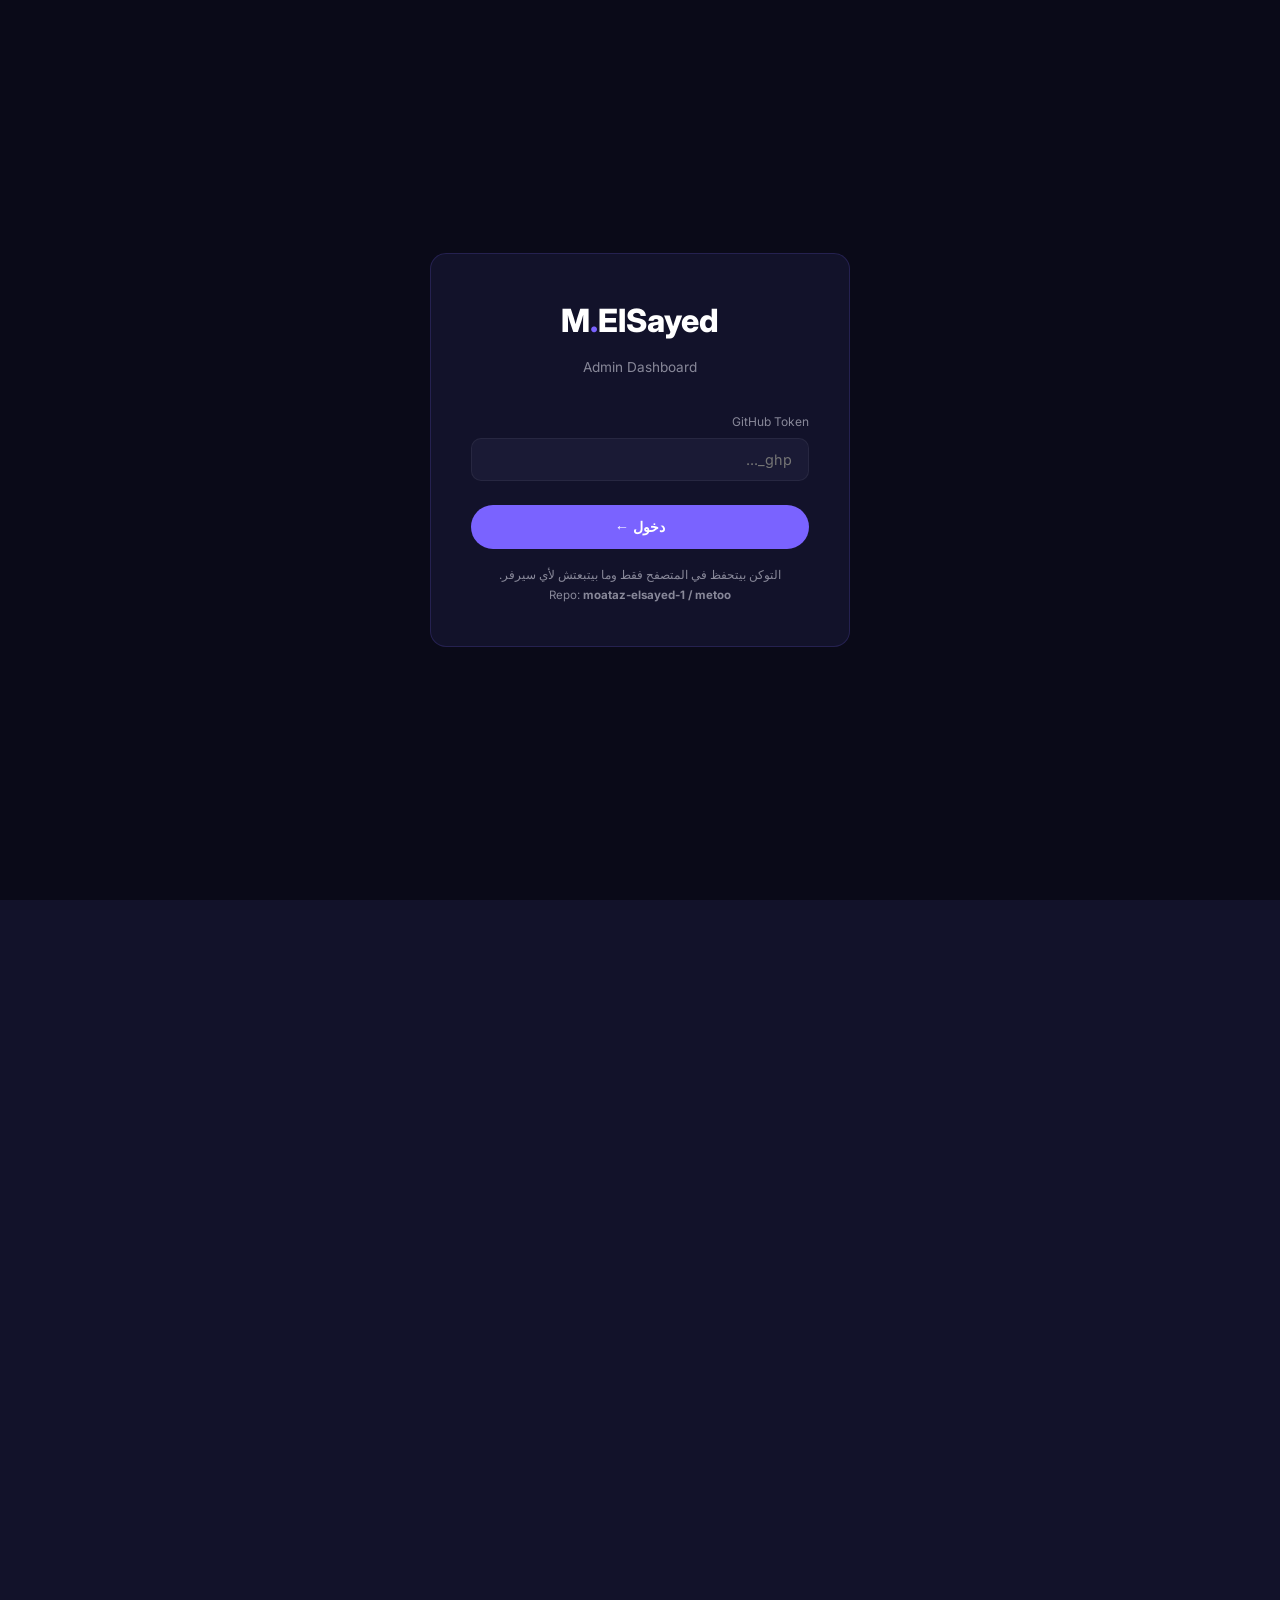
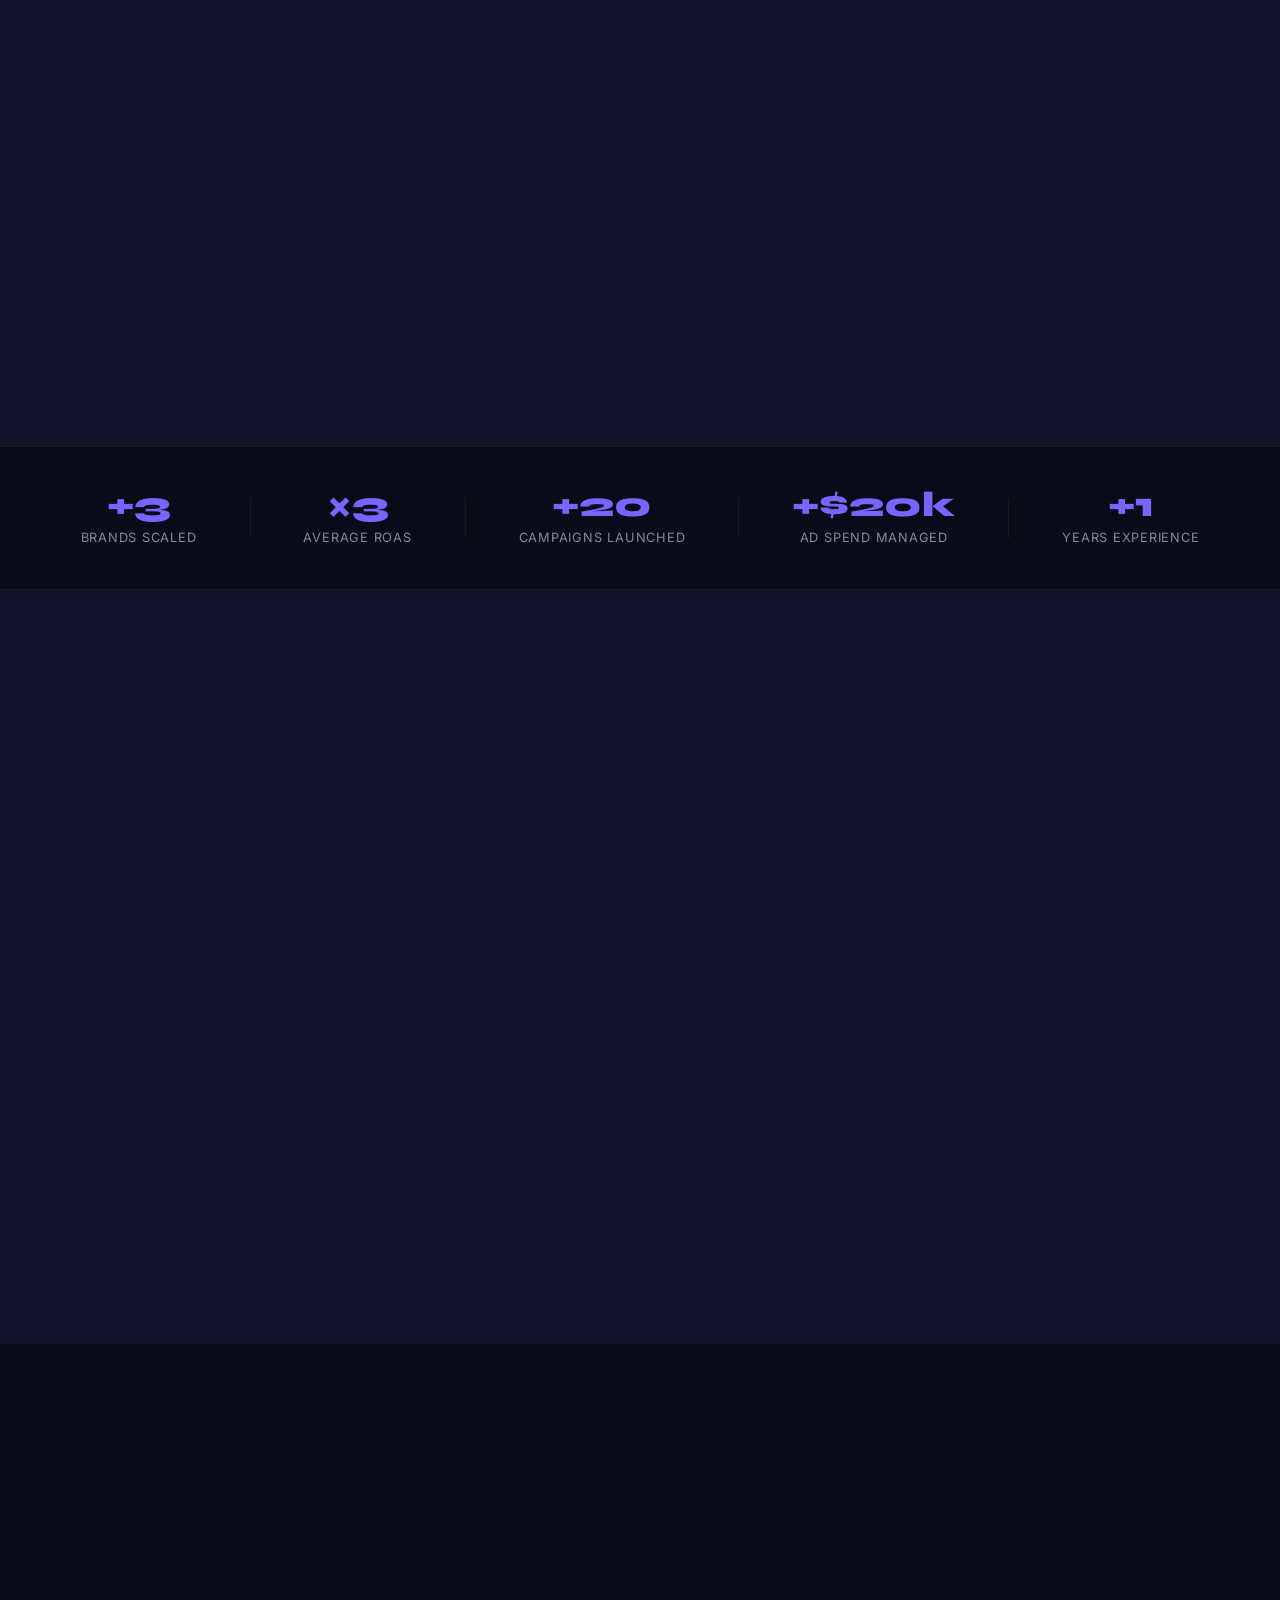
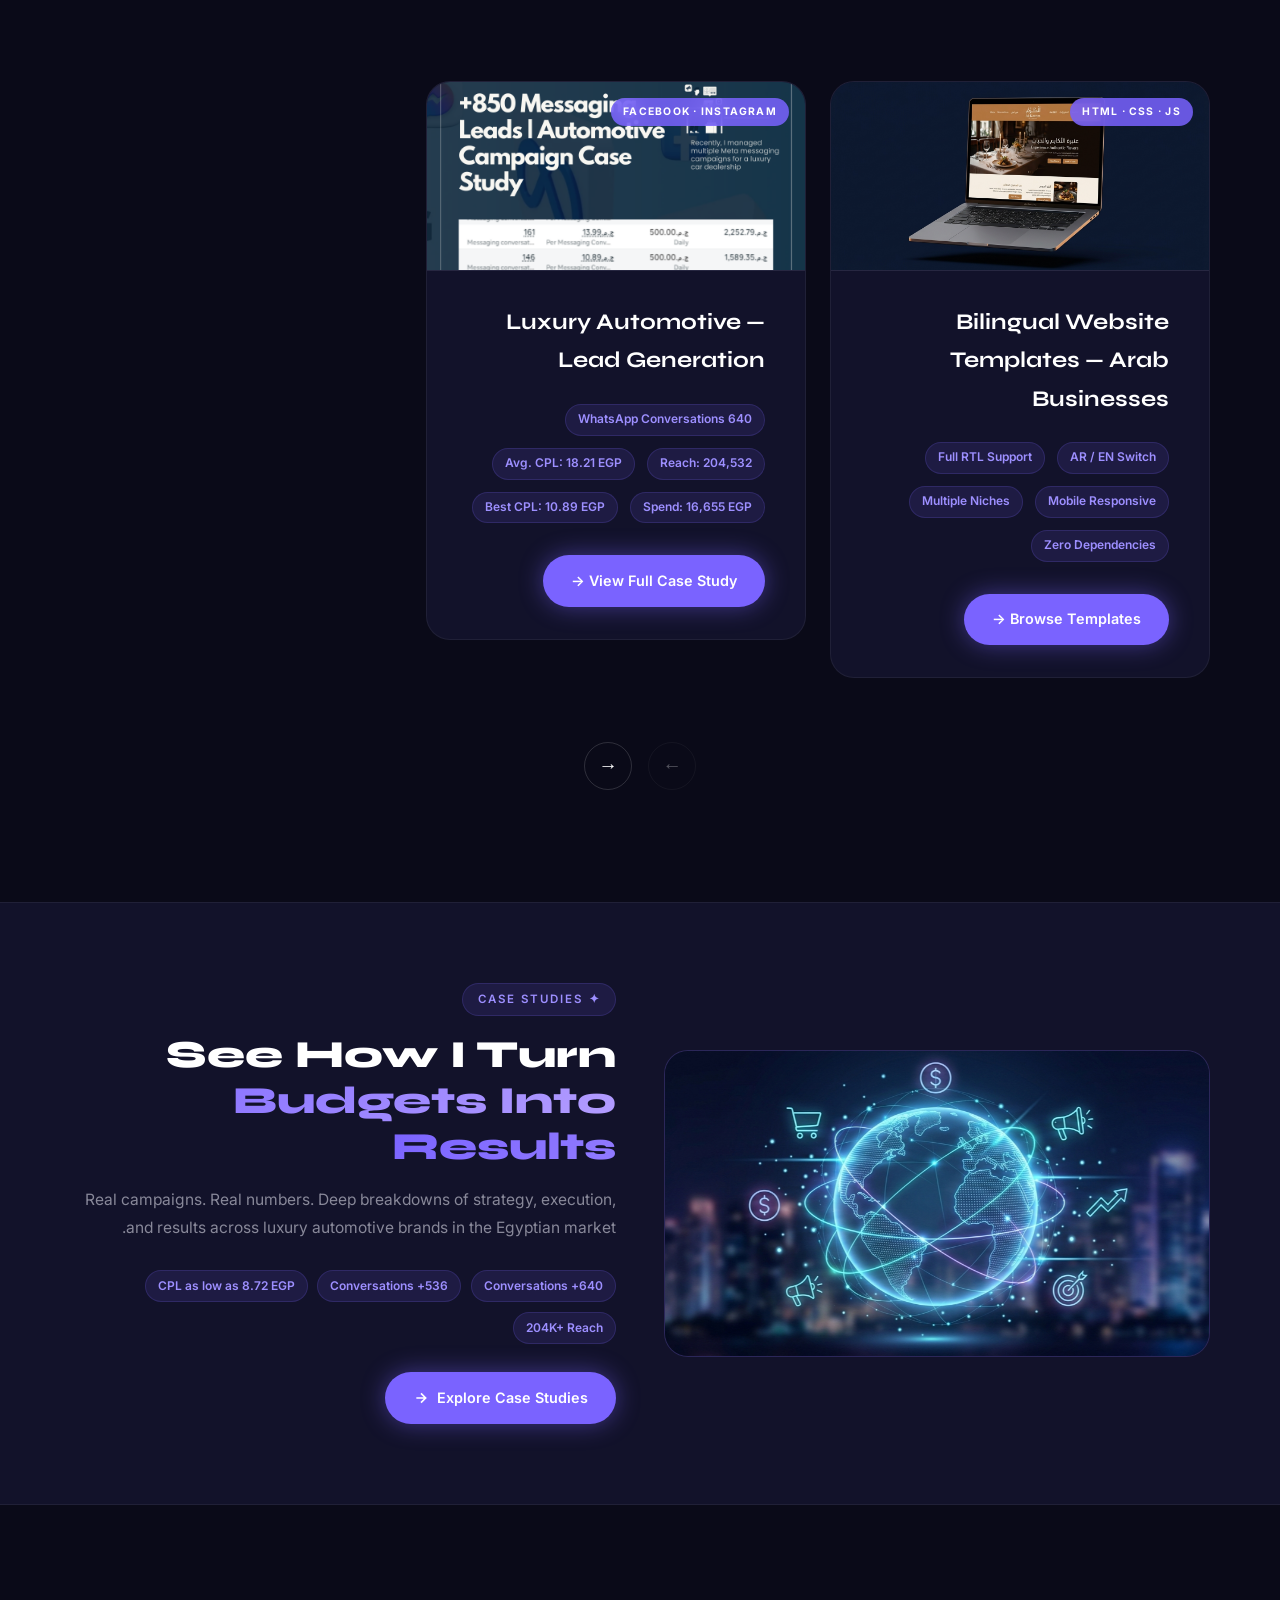
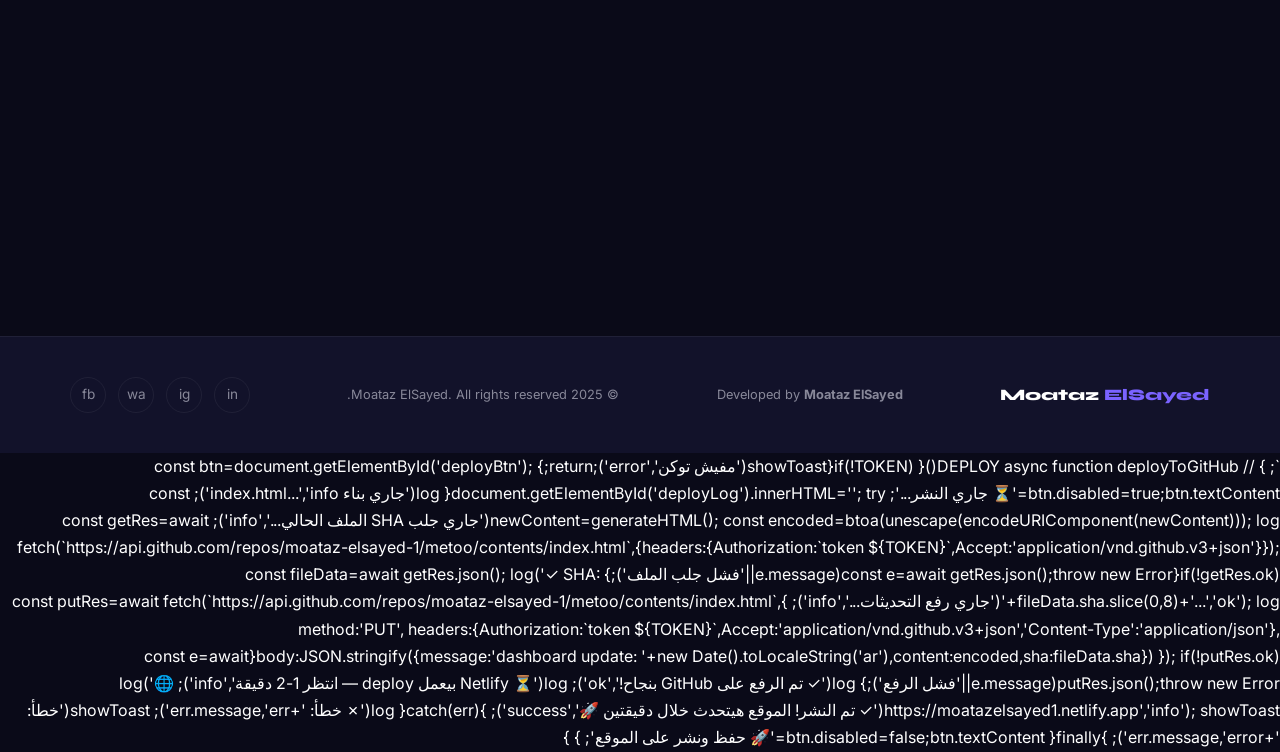
==== admin.html @ 32b678d0 "Fix transform calculation for blob movement" ====
<!DOCTYPE html>
<html lang="ar" dir="rtl">

<head>
  <meta charset="UTF-8" />
  <meta name="viewport" content="width=device-width, initial-scale=1.0" />
  <title>Admin Dashboard — Moataz ElSayed</title>
  <style>
    :root {
      --bg: #0a0a18;
      --bg-card: #12122a;
      --bg-raised: #1a1a35;
      --purple: #7a63ff;
      --purple-light: #9d8fff;
      --purple-dim: rgba(122, 99, 255, .12);
      --white: #fff;
      --gray: #ccc;
      --gray-dim: #888899;
      --border: rgba(122, 99, 255, .18);
      --border-card: rgba(255, 255, 255, .06);
      --radius: 12px;
      --radius-sm: 8px;
      --green: #4ade80;
      --red: #f87171;
      --font: 'Inter', sans-serif
    }

    * {
      box-sizing: border-box;
      margin: 0;
      padding: 0
    }

    body {
      font-family: var(--font);
      background: var(--bg);
      color: var(--white);
      min-height: 100vh;
      direction: rtl
    }

    a {
      color: inherit;
      text-decoration: none
    }

    #lockScreen {
      position: fixed;
      inset: 0;
      background: var(--bg);
      z-index: 9999;
      display: flex;
      align-items: center;
      justify-content: center;
      padding: 2rem
    }

    .lock-box {
      background: var(--bg-card);
      border: 1px solid var(--border);
      border-radius: var(--radius);
      padding: 2.5rem;
      width: 100%;
      max-width: 420px;
      text-align: center
    }

    .lock-logo {
      font-size: 2rem;
      font-weight: 800;
      margin-bottom: .5rem
    }

    .lock-logo span {
      color: var(--purple)
    }

    .lock-subtitle {
      font-size: .85rem;
      color: var(--gray-dim);
      margin-bottom: 2rem
    }

    .lock-field {
      margin-bottom: 1rem;
      text-align: right
    }

    .lock-field label {
      display: block;
      font-size: .75rem;
      color: var(--gray-dim);
      margin-bottom: .4rem
    }

    .lock-field input {
      width: 100%;
      padding: .75rem 1rem;
      background: var(--bg-raised);
      border: 1px solid var(--border-card);
      border-radius: var(--radius-sm);
      color: var(--white);
      font-size: .9rem;
      outline: none;
      font-family: var(--font)
    }

    .lock-field input:focus {
      border-color: var(--purple)
    }

    .lock-btn {
      width: 100%;
      padding: .85rem;
      background: var(--purple);
      color: var(--white);
      border: none;
      border-radius: 100px;
      font-size: .9rem;
      font-weight: 700;
      cursor: pointer;
      margin-top: .5rem
    }

    .lock-btn:hover {
      background: var(--purple-light)
    }

    .lock-note {
      font-size: .72rem;
      color: var(--gray-dim);
      margin-top: 1rem;
      line-height: 1.8
    }

    .app {
      display: grid;
      grid-template-columns: 220px 1fr;
      min-height: 100vh
    }

    .sidebar {
      background: var(--bg-card);
      border-left: 1px solid var(--border-card);
      padding: 1.5rem 0;
      display: flex;
      flex-direction: column
    }

    .sidebar-logo {
      padding: .5rem 1.5rem 1.5rem;
      font-size: 1rem;
      font-weight: 800;
      border-bottom: 1px solid var(--border-card);
      margin-bottom: 1rem
    }

    .sidebar-logo span {
      color: var(--purple)
    }

    .sidebar-badge {
      display: inline-block;
      font-size: .6rem;
      font-weight: 700;
      letter-spacing: .1em;
      text-transform: uppercase;
      background: var(--purple-dim);
      color: var(--purple-light);
      border: 1px solid var(--border);
      padding: .2rem .6rem;
      border-radius: 100px;
      margin-top: .3rem
    }

    .nav-item {
      display: flex;
      align-items: center;
      gap: .75rem;
      padding: .7rem 1.5rem;
      font-size: .85rem;
      color: var(--gray-dim);
      cursor: pointer;
      transition: all .2s;
      border-right: 3px solid transparent
    }

    .nav-item:hover {
      color: var(--purple-light);
      background: var(--purple-dim)
    }

    .nav-item.active {
      color: var(--white);
      background: var(--purple-dim);
      border-right-color: var(--purple)
    }

    .sidebar-bottom {
      margin-top: auto;
      padding: 1rem 1.5rem;
      border-top: 1px solid var(--border-card)
    }

    .status-dot {
      width: 8px;
      height: 8px;
      border-radius: 50%;
      background: var(--green);
      display: inline-block;
      margin-left: .5rem;
      animation: pulse 2s infinite
    }

    @keyframes pulse {

      0%,
      100% {
        box-shadow: 0 0 0 0 rgba(74, 222, 128, .4)
      }

      50% {
        box-shadow: 0 0 0 6px rgba(74, 222, 128, 0)
      }
    }

    .main {
      padding: 2rem;
      overflow-y: auto;
      max-height: 100vh
    }

    .main-header {
      display: flex;
      align-items: center;
      justify-content: space-between;
      margin-bottom: 1.5rem;
      flex-wrap: wrap;
      gap: 1rem
    }

    .main-title {
      font-size: 1.3rem;
      font-weight: 800
    }

    .main-title span {
      color: var(--purple)
    }

    .deploy-btn {
      display: inline-flex;
      align-items: center;
      gap: .5rem;
      padding: .7rem 1.4rem;
      background: var(--purple);
      color: var(--white);
      border: none;
      border-radius: 100px;
      font-size: .85rem;
      font-weight: 700;
      cursor: pointer;
      transition: all .2s
    }

    .deploy-btn:hover {
      background: var(--purple-light)
    }

    .deploy-btn:disabled {
      opacity: .5;
      cursor: not-allowed
    }

    #toast {
      position: fixed;
      top: 1.5rem;
      left: 50%;
      transform: translateX(-50%);
      z-index: 9998;
      padding: .75rem 1.5rem;
      border-radius: 100px;
      font-size: .85rem;
      font-weight: 600;
      display: none;
      white-space: nowrap
    }

    #toast.success {
      background: #166534;
      color: #bbf7d0;
      border: 1px solid #4ade80
    }

    #toast.error {
      background: #7f1d1d;
      color: #fecaca;
      border: 1px solid #f87171
    }

    #toast.info {
      background: var(--bg-raised);
      color: var(--purple-light);
      border: 1px solid var(--border)
    }

    .card {
      background: var(--bg-card);
      border: 1px solid var(--border-card);
      border-radius: var(--radius);
      padding: 1.5rem;
      margin-bottom: 1.25rem
    }

    .card-title {
      font-size: .95rem;
      font-weight: 700;
      color: var(--purple-light);
      margin-bottom: 1.25rem
    }

    .form-group {
      margin-bottom: 1rem
    }

    .form-group label {
      display: block;
      font-size: .72rem;
      font-weight: 600;
      color: var(--gray-dim);
      letter-spacing: .08em;
      text-transform: uppercase;
      margin-bottom: .4rem
    }

    .form-group input,
    .form-group textarea {
      width: 100%;
      padding: .75rem 1rem;
      background: var(--bg-raised);
      border: 1px solid var(--border-card);
      border-radius: var(--radius-sm);
      color: var(--white);
      font-size: .9rem;
      outline: none;
      font-family: var(--font);
      transition: border-color .2s
    }

    .form-group input:focus,
    .form-group textarea:focus {
      border-color: var(--purple)
    }

    .form-group textarea {
      resize: vertical;
      min-height: 80px
    }

    .grid-2 {
      display: grid;
      grid-template-columns: 1fr 1fr;
      gap: 1rem
    }

    .chips-wrap {
      display: flex;
      flex-wrap: wrap;
      gap: .5rem;
      margin-top: .5rem
    }

    .chip {
      font-size: .72rem;
      font-weight: 600;
      color: var(--purple-light);
      background: var(--purple-dim);
      border: 1px solid var(--border);
      padding: .25rem .7rem;
      border-radius: 100px;
      cursor: pointer
    }

    .chip:hover {
      background: rgba(122, 99, 255, .3)
    }

    .chip-input-row {
      display: flex;
      gap: .5rem;
      margin-top: .5rem
    }

    .chip-input-row input {
      flex: 1;
      padding: .5rem .75rem;
      background: var(--bg-raised);
      border: 1px solid var(--border-card);
      border-radius: var(--radius-sm);
      color: var(--white);
      font-size: .82rem;
      outline: none;
      font-family: var(--font)
    }

    .chip-input-row input:focus {
      border-color: var(--purple)
    }

    .chip-add-btn {
      padding: .5rem .9rem;
      background: var(--purple-dim);
      border: 1px solid var(--border);
      border-radius: var(--radius-sm);
      color: var(--purple-light);
      font-size: .82rem;
      cursor: pointer;
      font-weight: 700
    }

    .work-card {
      background: var(--bg-raised);
      border: 1px solid var(--border-card);
      border-radius: var(--radius-sm);
      margin-bottom: .75rem;
      overflow: hidden
    }

    .work-card-header {
      display: flex;
      align-items: center;
      justify-content: space-between;
      padding: .9rem 1.1rem;
      cursor: pointer;
      transition: background .2s
    }

    .work-card-header:hover {
      background: rgba(122, 99, 255, .06)
    }

    .work-card-thumb {
      width: 50px;
      height: 34px;
      border-radius: 5px;
      object-fit: cover;
      border: 1px solid var(--border-card)
    }

    .work-card-thumb-placeholder {
      width: 50px;
      height: 34px;
      border-radius: 5px;
      background: var(--bg-card);
      border: 1px solid var(--border-card);
      display: flex;
      align-items: center;
      justify-content: center;
      font-size: .8rem
    }

    .work-card-info {
      flex: 1;
      margin-right: .75rem
    }

    .work-card-info strong {
      font-size: .85rem;
      display: block
    }

    .work-card-info span {
      font-size: .72rem;
      color: var(--gray-dim)
    }

    .work-card-actions {
      display: flex;
      gap: .5rem;
      align-items: center
    }

    .work-card-body {
      padding: 1.1rem;
      border-top: 1px solid var(--border-card);
      display: none
    }

    .work-card-body.open {
      display: block
    }

    .link-preview {
      font-size: .72rem;
      color: var(--gray-dim);
      background: var(--bg-card);
      padding: .4rem .75rem;
      border-radius: var(--radius-sm);
      margin-top: .5rem;
      border: 1px solid var(--border-card)
    }

    .link-preview span {
      color: var(--purple-light)
    }

    .upload-zone {
      border: 1.5px dashed var(--border);
      border-radius: var(--radius-sm);
      padding: 1.5rem;
      text-align: center;
      cursor: pointer;
      transition: all .2s;
      background: var(--bg-raised);
      margin-bottom: .75rem
    }

    .upload-zone:hover,
    .upload-zone.drag {
      border-color: var(--purple);
      background: var(--purple-dim)
    }

    .upload-zone p {
      font-size: .8rem;
      color: var(--gray-dim);
      margin-top: .5rem
    }

    .upload-zone small {
      font-size: .7rem;
      color: var(--gray-dim);
      opacity: .6
    }

    .img-preview-wrap {
      margin-bottom: .75rem
    }

    .img-preview {
      width: 100%;
      height: 140px;
      object-fit: cover;
      border-radius: var(--radius-sm);
      border: 1px solid var(--border-card);
      display: block
    }

    .img-preview-btns {
      display: flex;
      gap: .5rem;
      margin-top: .5rem
    }

    .stats-grid {
      display: grid;
      grid-template-columns: repeat(5, 1fr);
      gap: .75rem
    }

    .stat-mini {
      background: var(--bg-card);
      border: 1px solid var(--border-card);
      border-radius: var(--radius-sm);
      padding: .9rem;
      text-align: center
    }

    .stat-mini input {
      width: 100%;
      background: transparent;
      border: none;
      color: var(--purple);
      font-weight: 800;
      text-align: center;
      outline: none;
      font-family: var(--font)
    }

    .stat-mini label {
      display: block;
      font-size: .62rem;
      color: var(--gray-dim);
      text-transform: uppercase;
      letter-spacing: .08em;
      margin-bottom: .3rem
    }

    .btn {
      display: inline-flex;
      align-items: center;
      gap: .4rem;
      padding: .55rem 1.1rem;
      border-radius: 100px;
      font-size: .8rem;
      font-weight: 600;
      cursor: pointer;
      border: none;
      font-family: var(--font);
      transition: all .2s
    }

    .btn-purple {
      background: var(--purple);
      color: var(--white)
    }

    .btn-purple:hover {
      background: var(--purple-light)
    }

    .btn-ghost {
      background: transparent;
      color: var(--gray);
      border: 1px solid var(--border-card)
    }

    .btn-ghost:hover {
      border-color: var(--purple);
      color: var(--purple-light)
    }

    .btn-danger {
      background: transparent;
      color: var(--red);
      border: 1px solid rgba(248, 113, 113, .3);
      font-size: .75rem;
      padding: .4rem .8rem
    }

    .btn-danger:hover {
      background: rgba(248, 113, 113, .1)
    }

    .btn-sm {
      padding: .4rem .8rem;
      font-size: .75rem
    }

    .cs-card {
      background: var(--bg-raised);
      border: 1px solid var(--border-card);
      border-radius: var(--radius-sm);
      padding: 1.1rem;
      margin-bottom: .75rem
    }

    .cs-nums {
      display: grid;
      grid-template-columns: repeat(4, 1fr);
      gap: .75rem;
      margin-top: .75rem
    }

    .cs-num-box {
      background: var(--bg-card);
      border: 1px solid var(--border-card);
      border-radius: var(--radius-sm);
      padding: .6rem;
      text-align: center
    }

    .cs-num-box label {
      font-size: .6rem;
      color: var(--gray-dim);
      text-transform: uppercase;
      letter-spacing: .06em;
      display: block;
      margin-bottom: .25rem
    }

    .cs-num-box input {
      width: 100%;
      background: transparent;
      border: none;
      color: var(--purple);
      font-size: 1rem;
      font-weight: 800;
      text-align: center;
      outline: none;
      font-family: var(--font)
    }

    .services-grid-admin {
      display: grid;
      grid-template-columns: repeat(3, 1fr);
      gap: .75rem
    }

    .service-admin-card {
      background: var(--bg-raised);
      border: 1px solid var(--border-card);
      border-radius: var(--radius-sm);
      padding: .9rem
    }

    .deploy-log {
      background: var(--bg-raised);
      border: 1px solid var(--border-card);
      border-radius: var(--radius-sm);
      padding: .75rem 1rem;
      font-family: monospace;
      font-size: .75rem;
      color: var(--gray-dim);
      max-height: 130px;
      overflow-y: auto;
      margin-top: 1rem;
      display: none
    }

    .deploy-log.open {
      display: block
    }

    .log-line {
      padding: .1rem 0;
      line-height: 1.5
    }

    .log-line.ok {
      color: var(--green)
    }

    .log-line.err {
      color: var(--red)
    }

    .log-line.info {
      color: var(--purple-light)
    }

    ::-webkit-scrollbar {
      width: 5px;
      height: 5px
    }

    ::-webkit-scrollbar-track {
      background: var(--bg)
    }

    ::-webkit-scrollbar-thumb {
      background: var(--purple);
      border-radius: 3px
    }

    @media(max-width:768px) {
      .app {
        grid-template-columns: 1fr
      }

      .sidebar {
        display: none
      }

      .grid-2 {
        grid-template-columns: 1fr
      }

      .stats-grid {
        grid-template-columns: repeat(3, 1fr)
      }

      .services-grid-admin {
        grid-template-columns: 1fr 1fr
      }
    }
  </style>
</head>

<body>
  <div id="toast"></div>

  <div id="lockScreen">
    <div class="lock-box">
      <div class="lock-logo">M<span>.</span>ElSayed</div>
      <p class="lock-subtitle">Admin Dashboard</p>
      <div class="lock-field">
        <label>GitHub Token</label>
        <input type="password" id="tokenInput" placeholder="ghp_..." autocomplete="off" />
      </div>
      <button class="lock-btn" onclick="unlock()">دخول ←</button>
      <p class="lock-note">
        التوكن بيتحفظ في المتصفح فقط وما بيتبعتش لأي سيرفر.<br />
        Repo: <strong>moataz-elsayed-1 / metoo</strong>
      </p>
    </div>
  </div>

  <div class="app" id="mainApp" style="display:none">
    <aside class="sidebar">
      <div class="sidebar-logo">M<span>.</span>ElSayed<div><span class="sidebar-badge">Admin</span></div>
      </div>
      <nav>
        <div class="nav-item active" onclick="showTab('work')" id="nav-work"><span>💼</span> Work Section</div>
        <div class="nav-item" onclick="showTab('hero')" id="nav-hero"><span>🏠</span> Hero Section</div>
        <div class="nav-item" onclick="showTab('stats')" id="nav-stats"><span>📈</span> الإحصائيات</div>
        <div class="nav-item" onclick="showTab('cs')" id="nav-cs"><span>📊</span> Case Studies</div>
        <div class="nav-item" onclick="showTab('services')" id="nav-services"><span>⚙️</span> الخدمات</div>
      </nav>
      <div class="sidebar-bottom">
        <div style="font-size:.72rem;color:var(--gray-dim);margin-bottom:.5rem"><span class="status-dot"></span>متصل بـ
          GitHub</div>
        <div style="font-size:.7rem;color:var(--gray-dim);opacity:.6">moataz-elsayed-1/metoo</div>
        <div style="margin-top:.75rem"><button class="btn btn-ghost btn-sm" onclick="logout()"
            style="width:100%;justify-content:center">تسجيل خروج</button></div>
      </div>
    </aside>

    <main class="main">
      <div class="main-header">
        <div class="main-title">لوحة التحكم <span id="tabLabel">— Work Section</span></div>
        <button class="deploy-btn" id="deployBtn" onclick="deployToGitHub()">🚀 حفظ ونشر على الموقع</button>
      </div>
      <div class="deploy-log" id="deployLog"></div>

      <div id="tab-work">
        <div
          style="display:flex;justify-content:space-between;align-items:center;margin-bottom:1rem;flex-wrap:wrap;gap:.75rem">
          <p style="font-size:.82rem;color:var(--gray-dim)">كل كارد بيتله صورة screenshot تظهر في الـ carousel</p>
          <button class="btn btn-purple" onclick="addWorkCard()">+ مشروع جديد</button>
        </div>
        <div id="workCards"></div>
      </div>

      <div id="tab-hero" style="display:none">
        <div class="card">
          <div class="card-title">🏠 Hero Section</div>
          <div class="grid-2">
            <div class="form-group"><label>الاسم</label><input id="h-name" type="text" /></div>
            <div class="form-group"><label>الوظيفة</label><input id="h-role" type="text" /></div>
          </div>
          <div class="form-group"><label>التاجلاين</label><textarea id="h-tagline" rows="2"></textarea></div>
          <div class="form-group"><label>الوصف</label><textarea id="h-desc" rows="3"></textarea></div>
          <div class="grid-2">
            <div class="form-group"><label>التليفون</label><input id="h-phone" type="text" /></div>
            <div class="form-group"><label>الإيميل</label><input id="h-email" type="text" /></div>
            <div class="form-group"><label>ROAS Pill</label><input id="h-roas" type="text" /></div>
            <div class="form-group"><label>Ad Spend Pill</label><input id="h-spend" type="text" /></div>
          </div>
          <div class="form-group"><label>Availability Badge</label><input id="h-avail" type="text" /></div>
        </div>
      </div>

      <div id="tab-stats" style="display:none">
        <div class="card">
          <div class="card-title">📈 Stats Bar</div>
          <div class="stats-grid" id="statsGrid"></div>
        </div>
      </div>

      <div id="tab-cs" style="display:none">
        <div id="csCards"></div>
      </div>

      <div id="tab-services" style="display:none">
        <div class="card">
          <div class="card-title" style="display:flex;justify-content:space-between;align-items:center">
            <span>⚙️ الخدمات</span>
            <button class="btn btn-ghost btn-sm" onclick="addService()">+ خدمة</button>
          </div>
          <div class="services-grid-admin" id="servicesGrid"></div>
        </div>
      </div>
    </main>
  </div>

  <script>
    const OWNER = 'moataz-elsayed-1', REPO = 'metoo', FILE = 'index.html';
    let STATE = {
      hero: { name: 'Moataz ElSayed', role: 'Media Buyer · Full Stack Developer', tagline: "I Don't Run Ads.\nI Build Performance Systems.", desc: 'Scaling brands with data-driven Facebook & Instagram campaigns. Every strategy, every creative, every dollar — fully accountable', phone: '+20 109 091 6639', email: 'moatazelsayed61@gmail.com', roas: '3×', adSpend: '$20k+', availability: 'Available for new projects' },
      stats: [{ num: '1+', lbl: 'Years Experience' }, { num: '$20k+', lbl: 'Ad Spend Managed' }, { num: '20+', lbl: 'Campaigns Launched' }, { num: '3×', lbl: 'Average ROAS' }, { num: '3+', lbl: 'Brands Scaled' }],
      work: [
        { id: 1, title: 'Bilingual Website Templates — Arab Businesses', desc: 'Clean, bilingual (AR/EN) website templates built for Arab businesses — restaurants, clinics, and more.', link: 'https://payhip.com/MoatazElSayed', btnText: 'Browse Templates →', badge: 'HTML · CSS · JS', chips: ['AR / EN Switch', 'Full RTL Support', 'Mobile Responsive', 'Multiple Niches'], image: '' },
        { id: 2, title: 'Luxury Automotive — Lead Generation', desc: 'Full-funnel Facebook & Instagram strategy targeting high-income auto buyers.', link: 'case-studies.html', btnText: 'View Full Case Study →', badge: 'Facebook · Instagram', chips: ['640 WhatsApp Conversations', 'Avg. CPL: 18.21 EGP', 'Spend: 16,655 EGP'], image: '' }
      ],
      caseStudies: [
        { id: 1, title: 'Golden Camel — Luxury Cars', subtitle: 'WhatsApp Messaging Conversations Campaign', conversations: '640', reach: '204K', avgCpl: '18.21', bestCpl: '10.89', spend: '16,655.85 EGP' },
        { id: 2, title: 'Luxotic — Luxury Cars', subtitle: 'WhatsApp Messaging Conversations Campaign', conversations: '536', reach: '125K', avgCpl: '14.01', bestCpl: '8.72', spend: '7,508.47 EGP' }
      ],
      services: [
        { icon: '📘', title: 'Meta Ads Management', desc: 'Full-cycle Facebook & Instagram campaign management.' },
        { icon: '💬', title: 'WhatsApp Messaging Campaigns', desc: 'Click-to-WhatsApp strategies.' },
        { icon: '🎯', title: 'Lead Generation Campaigns', desc: 'Precision lead-gen funnels.' },
        { icon: '🔀', title: 'Full Funnel Strategy', desc: 'TOF → MOF → BOF architecture.' },
        { icon: '🚀', title: 'Campaign Structuring & Scaling', desc: 'Vertical and horizontal scaling.' },
        { icon: '🧪', title: 'Creative Testing & Optimization', desc: 'A/B and multivariate testing.' },
        { icon: '🔍', title: 'Audience Research & Positioning', desc: 'Deep market positioning.' },
        { icon: '🌐', title: 'Website Development', desc: 'Bilingual AR/EN websites.' }
      ]
    };
    let openCards = {}, TOKEN = '';

    function esc(s) { return String(s || '').replace(/&/g, '&amp;').replace(/</g, '&lt;').replace(/>/g, '&gt;').replace(/"/g, '&quot;'); }

    function unlock() {
      const t = document.getElementById('tokenInput').value.trim();
      if (!t || !t.startsWith('ghp_')) { showToast('توكن غير صحيح — لازم يبدأ بـ ghp_', 'error'); return; }
      TOKEN = t; localStorage.setItem('gh_admin_token', t);
      document.getElementById('lockScreen').style.display = 'none';
      document.getElementById('mainApp').style.display = 'grid';
      document.getElementById('deployLog').classList.add('open');
      loadFromStorage();
      renderAll();
      showToast('أهلاً بيك يا Moataz 👋', 'info');
      loadFromGitHub(); // يحمل البيانات الحقيقية من الموقع ويحدث الشاشة
    }
    function logout() { localStorage.removeItem('gh_admin_token'); localStorage.removeItem('admin_state'); location.reload(); }
    window.addEventListener('DOMContentLoaded', () => {
      const saved = localStorage.getItem('gh_admin_token');
      if (saved && saved.startsWith('ghp_')) {
        TOKEN = saved; document.getElementById('tokenInput').value = saved;
        document.getElementById('lockScreen').style.display = 'none';
        document.getElementById('mainApp').style.display = 'grid';
        document.getElementById('deployLog').classList.add('open');
        loadFromStorage();
        renderAll();
        loadFromGitHub(); // يحمل البيانات الحقيقية من GitHub
      }
    });

    function saveToStorage() { localStorage.setItem('admin_state', JSON.stringify(STATE)); }
    function loadFromStorage() { const s = localStorage.getItem('admin_state'); if (s) { try { STATE = JSON.parse(s); } catch (_) { } } }

    // LOAD LIVE STATE FROM GITHUB — مصدر الحقيقة هو الملف على GitHub مش localStorage
    async function loadFromGitHub() {
      if (!TOKEN) return;
      try {
        log('جاري قراءة البيانات الحالية من GitHub...', 'info');
        const res = await fetch(`https://api.github.com/repos/moataz-elsayed-1/metoo/contents/index.html`, {
          headers: { Authorization: `token ${TOKEN}`, Accept: 'application/vnd.github.v3+json' }
        });
        if (!res.ok) return;
        const data = await res.json();
        const html = decodeURIComponent(escape(atob(data.content.replace(/\n/g, ''))));

        // استخرج البيانات من HTML الحالي
        const parsed = parseStateFromHTML(html);
        if (parsed) {
          // دمج مع localStorage — نأخذ أي حاجة جديدة من localStorage مش موجودة على GitHub
          const local = localStorage.getItem('admin_state');
          if (local) {
            try {
              const localState = JSON.parse(local);
              // لو عنده work cards أكتر من GitHub — ضيفهم
              if (localState.work && localState.work.length > parsed.work.length) {
                parsed.work = localState.work;
              }
              // hero و stats من local لو اتعدلوا
              if (localState._localVersion > (parsed._localVersion || 0)) {
                parsed.hero = localState.hero || parsed.hero;
                parsed.stats = localState.stats || parsed.stats;
              }
            } catch (_) { }
          }
          STATE = parsed;
          saveToStorage();
          renderAll();
          log('✓ تم تحميل البيانات من GitHub', 'ok');
        }
      } catch (e) {
        log('تعذر قراءة GitHub — تم استخدام البيانات المحلية', 'info');
      }
    }

    function parseStateFromHTML(html) {
      try {
        const parser = new DOMParser();
        const doc = parser.parseFromString(html, 'text/html');
        const parsed = { ...STATE };

        // استخرج Work Cards
        const cards = doc.querySelectorAll('.case-single-wrap');
        if (cards.length > 0) {
          parsed.work = Array.from(cards).map((card, i) => {
            const title = card.querySelector('.case-title-big')?.textContent?.trim() || '';
            const desc = card.querySelector('.case-desc-big')?.textContent?.trim() || '';
            const link = card.querySelector('.case-footer-big a')?.getAttribute('href') || '';
            const btnText = card.querySelector('.case-footer-big a')?.textContent?.trim() || '';
            const badge = card.querySelector('.case-platform-badge')?.textContent?.trim() || '';
            const chipEls = card.querySelectorAll('.result-chip');
            const chips = Array.from(chipEls).map(c => c.textContent.trim());
            const imgEl = card.querySelector('.case-thumb-big img');
            const image = imgEl ? imgEl.getAttribute('src') : '';
            return { id: i + 1, title, desc, link, btnText, badge, chips, image };
          });
        }

        // استخرج Stats
        const statItems = doc.querySelectorAll('.stat-item');
        if (statItems.length > 0) {
          parsed.stats = Array.from(statItems).map(s => ({
            num: s.querySelector('.s-num')?.textContent?.trim() || '',
            lbl: s.querySelector('.s-lbl')?.textContent?.trim() || ''
          }));
        }

        // استخرج Hero
        const heroName = doc.querySelector('.hero-name')?.textContent?.trim() || '';
        if (heroName) parsed.hero.name = heroName;
        const heroRole = doc.querySelector('.hero-role')?.textContent?.trim() || '';
        if (heroRole) parsed.hero.role = heroRole;
        const heroDesc = doc.querySelector('.hero-desc')?.textContent?.trim() || '';
        if (heroDesc) parsed.hero.desc = heroDesc;
        const phone = doc.querySelector('.contact-chip span')?.textContent?.trim() || '';
        if (phone) parsed.hero.phone = phone;
        const avail = doc.querySelector('.availability')?.textContent?.trim() || '';
        if (avail) parsed.hero.availability = avail;
        const roas = doc.querySelector('.stat-pill-1 .sp-num')?.textContent?.trim() || '';
        if (roas) parsed.hero.roas = roas;
        const spend = doc.querySelector('.stat-pill-2 .sp-num')?.textContent?.trim() || '';
        if (spend) parsed.hero.adSpend = spend;

        // استخرج Services
        const serviceCards = doc.querySelectorAll('.service-card');
        if (serviceCards.length > 0) {
          parsed.services = Array.from(serviceCards).map(s => ({
            icon: s.querySelector('.service-icon')?.textContent?.trim() || '',
            title: s.querySelector('.service-title')?.textContent?.trim() || '',
            desc: s.querySelector('.service-desc')?.textContent?.trim() || ''
          }));
        }

        return parsed;
      } catch (e) {
        return null;
      }
    }

    // TABS
    const TABS = ['work', 'hero', 'stats', 'cs', 'services'];
    const LABELS = { work: 'Work Section', hero: 'Hero Section', stats: 'الإحصائيات', cs: 'Case Studies', services: 'الخدمات' };
    function showTab(name) {
      TABS.forEach(t => { document.getElementById('tab-' + t).style.display = t === name ? 'block' : 'none'; document.getElementById('nav-' + t).classList.toggle('active', t === name); });
      document.getElementById('tabLabel').textContent = '— ' + LABELS[name];
      if (name === 'stats') renderStats(); if (name === 'cs') renderCS(); if (name === 'services') renderServices();
    }

    let toastT;
    function showToast(msg, type = 'info') { const t = document.getElementById('toast'); t.textContent = msg; t.className = type; t.style.display = 'block'; clearTimeout(toastT); toastT = setTimeout(() => { t.style.display = 'none'; }, 3500); }

    function log(msg, type = 'info') {
      const el = document.getElementById('deployLog'); el.classList.add('open');
      const line = document.createElement('div'); line.className = 'log-line ' + type;
      line.textContent = '[' + new Date().toLocaleTimeString('ar') + '] ' + msg;
      el.appendChild(line); el.scrollTop = el.scrollHeight;
    }

    function renderAll() { renderWorkCards(); renderHero(); renderStats(); renderCS(); renderServices(); }

    // HERO
    function renderHero() {
      const h = STATE.hero;
      const map = { name: 'name', role: 'role', tagline: 'tagline', desc: 'desc', phone: 'phone', email: 'email', roas: 'roas', spend: 'adSpend', avail: 'availability' };
      Object.entries(map).forEach(([k, sk]) => {
        const el = document.getElementById('h-' + k);
        if (el) { el.value = h[sk] || ''; el.oninput = e => { STATE.hero[sk] = e.target.value; saveToStorage(); }; }
      });
    }

    // STATS
    function renderStats() {
      document.getElementById('statsGrid').innerHTML = STATE.stats.map((s, i) => `
    <div class="stat-mini">
      <label>${s.lbl}</label>
      <input value="${esc(s.num)}" style="font-size:1.2rem" oninput="STATE.stats[${i}].num=this.value;saveToStorage()"/>
      <input value="${esc(s.lbl)}" style="font-size:.65rem;color:var(--gray-dim);margin-top:.25rem" oninput="STATE.stats[${i}].lbl=this.value;saveToStorage()"/>
    </div>`).join('');
    }

    // CASE STUDIES
    function renderCS() {
      document.getElementById('csCards').innerHTML = STATE.caseStudies.map((cs, i) => `
    <div class="cs-card">
      <div class="grid-2">
        <div class="form-group"><label>العنوان</label><input value="${esc(cs.title)}" oninput="STATE.caseStudies[${i}].title=this.value;saveToStorage()"/></div>
        <div class="form-group"><label>Subtitle</label><input value="${esc(cs.subtitle)}" oninput="STATE.caseStudies[${i}].subtitle=this.value;saveToStorage()"/></div>
      </div>
      <div class="form-group"><label>Total Spend</label><input value="${esc(cs.spend)}" oninput="STATE.caseStudies[${i}].spend=this.value;saveToStorage()"/></div>
      <div class="cs-nums">
        <div class="cs-num-box"><label>محادثات</label><input value="${esc(cs.conversations)}" oninput="STATE.caseStudies[${i}].conversations=this.value;saveToStorage()"/></div>
        <div class="cs-num-box"><label>Reach</label><input value="${esc(cs.reach)}" oninput="STATE.caseStudies[${i}].reach=this.value;saveToStorage()"/></div>
        <div class="cs-num-box"><label>Avg CPL</label><input value="${esc(cs.avgCpl)}" oninput="STATE.caseStudies[${i}].avgCpl=this.value;saveToStorage()"/></div>
        <div class="cs-num-box"><label>Best CPL</label><input value="${esc(cs.bestCpl)}" oninput="STATE.caseStudies[${i}].bestCpl=this.value;saveToStorage()"/></div>
      </div>
    </div>`).join('');
    }

    // SERVICES
    function renderServices() {
      document.getElementById('servicesGrid').innerHTML = STATE.services.map((s, i) => `
    <div class="service-admin-card">
      <div style="display:flex;justify-content:space-between;align-items:center;margin-bottom:.6rem">
        <input type="text" value="${s.icon}" oninput="STATE.services[${i}].icon=this.value;saveToStorage()" style="width:42px;font-size:1.3rem;text-align:center;background:var(--bg-card);border:1px solid var(--border-card);border-radius:6px;padding:.25rem;outline:none;color:var(--white)"/>
        <button class="btn btn-danger" onclick="removeService(${i})">✕</button>
      </div>
      <div class="form-group"><label>العنوان</label><input value="${esc(s.title)}" oninput="STATE.services[${i}].title=this.value;saveToStorage()"/></div>
      <div class="form-group"><label>الوصف</label><textarea rows="2" oninput="STATE.services[${i}].desc=this.value;saveToStorage()">${esc(s.desc)}</textarea></div>
    </div>`).join('');
    }
    function addService() { STATE.services.push({ icon: '⭐', title: 'خدمة جديدة', desc: '' }); saveToStorage(); renderServices(); }
    function removeService(i) { STATE.services.splice(i, 1); saveToStorage(); renderServices(); }

    // WORK CARDS
    function renderWorkCards() {
      const g = document.getElementById('workCards'); g.innerHTML = '';
      STATE.work.forEach((item) => {
        const div = document.createElement('div'); div.className = 'work-card'; div.id = 'wc-' + item.id;
        const isOpen = openCards[item.id];
        div.innerHTML = `
      <div class="work-card-header" onclick="toggleCard(${item.id})">
        ${item.image ? `<img class="work-card-thumb" src="${item.image}" alt=""/>` : `<div class="work-card-thumb-placeholder">🖼️</div>`}
        <div class="work-card-info" style="margin-right:.75rem">
          <strong>${esc(item.title) || 'بدون عنوان'}</strong>
          <span>${esc(item.badge) || '—'}</span>
        </div>
        <div class="work-card-actions">
          <span style="font-size:.7rem;color:var(--gray-dim)">${isOpen ? '▲' : '▼'}</span>
          <button class="btn btn-danger" onclick="event.stopPropagation();removeWork(${item.id})">حذف</button>
        </div>
      </div>
      <div class="work-card-body ${isOpen ? 'open' : ''}">
        <input type="file" accept="image/*" id="file-${item.id}" style="display:none" onchange="handleFile(event,${item.id})"/>
        ${item.image
            ? `<div class="img-preview-wrap"><img class="img-preview" src="${item.image}" alt=""/><div class="img-preview-btns"><button class="btn btn-ghost btn-sm" onclick="triggerUpload(${item.id})">تغيير الصورة</button><button class="btn btn-danger btn-sm" onclick="removeImg(${item.id})">حذف الصورة</button></div></div>`
            : `<div class="upload-zone" onclick="triggerUpload(${item.id})" ondragover="event.preventDefault();this.classList.add('drag')" ondragleave="this.classList.remove('drag')" ondrop="handleDrop(event,${item.id})"><div style="font-size:2rem">🖼️</div><p>اضغط أو اسحب صورة الـ Screenshot</p><small>PNG · JPG · WebP</small></div>`}
        <div class="grid-2">
          <div class="form-group"><label>العنوان</label><input value="${esc(item.title)}" oninput="updateWork(${item.id},'title',this.value)"/></div>
          <div class="form-group"><label>Badge</label><input value="${esc(item.badge)}" oninput="updateWork(${item.id},'badge',this.value)"/></div>
        </div>
        <div class="form-group"><label>الوصف</label><textarea rows="3" oninput="updateWork(${item.id},'desc',this.value)">${esc(item.desc)}</textarea></div>
        <div class="grid-2">
          <div class="form-group"><label>الرابط</label><input value="${esc(item.link)}" oninput="updateWork(${item.id},'link',this.value)"/></div>
          <div class="form-group"><label>نص الزرار</label><input value="${esc(item.btnText)}" oninput="updateWork(${item.id},'btnText',this.value)"/></div>
        </div>
        <div class="form-group">
          <label>الـ Chips</label>
          <div class="chips-wrap">${(item.chips || []).map((c, ci) => `<span class="chip" onclick="removeChip(${item.id},${ci})">${esc(c)} ✕</span>`).join('')}</div>
          <div class="chip-input-row"><input id="chip-inp-${item.id}" placeholder="اكتب chip واضغط Enter" onkeydown="if(event.key==='Enter')addChip(${item.id})"/><button class="chip-add-btn" onclick="addChip(${item.id})">+</button></div>
        </div>
        <div class="link-preview">🔗 الزرار "<strong>${esc(item.btnText)}</strong>" هيروح على: <span>${esc(item.link)}</span></div>
      </div>`;
        g.appendChild(div);
      });
    }

    function toggleCard(id) { openCards[id] = !openCards[id]; renderWorkCards(); }
    function updateWork(id, f, v) { const i = STATE.work.findIndex(w => w.id === id); if (i > -1) { STATE.work[i][f] = v; saveToStorage(); } }
    function removeWork(id) { STATE.work = STATE.work.filter(w => w.id !== id); delete openCards[id]; saveToStorage(); renderWorkCards(); }
    function addWorkCard() { const id = Date.now(); STATE.work.push({ id, title: 'مشروع جديد', desc: '', link: 'https://', btnText: 'View Project →', badge: '', chips: [], image: '' }); openCards[id] = true; saveToStorage(); renderWorkCards(); document.getElementById('wc-' + id)?.scrollIntoView({ behavior: 'smooth' }); }
    function addChip(id) { const inp = document.getElementById('chip-inp-' + id); if (!inp || !inp.value.trim()) return; const i = STATE.work.findIndex(w => w.id === id); if (i > -1) { STATE.work[i].chips = [...(STATE.work[i].chips || []), inp.value.trim()]; saveToStorage(); } inp.value = ''; renderWorkCards(); }
    function removeChip(id, ci) { const i = STATE.work.findIndex(w => w.id === id); if (i > -1) { STATE.work[i].chips.splice(ci, 1); saveToStorage(); } renderWorkCards(); }
    function triggerUpload(id) { document.getElementById('file-' + id)?.click(); }
    function handleFile(e, id) { const f = e.target.files[0]; if (f) processImage(f, id); }
    function handleDrop(e, id) { e.preventDefault(); e.currentTarget.classList.remove('drag'); const f = e.dataTransfer.files[0]; if (f) processImage(f, id); }
    function processImage(file, id) {
      if (!file.type.startsWith('image/')) { showToast('الملف ده مش صورة', 'error'); return; }
      const reader = new FileReader();
      reader.onload = ev => { const i = STATE.work.findIndex(w => w.id === id); if (i > -1) { STATE.work[i].image = ev.target.result; saveToStorage(); } renderWorkCards(); showToast('✓ تم رفع الصورة', 'info'); };
      reader.readAsDataURL(file);
    }
    function removeImg(id) { const i = STATE.work.findIndex(w => w.id === id); if (i > -1) { STATE.work[i].image = ''; saveToStorage(); } renderWorkCards(); }

    // GENERATE HTML
    function generateHTML() {
      const h = STATE.hero;
      const workCards = STATE.work.map(item => {
        const chips = (item.chips || []).map(c => `<span class="result-chip">${esc(c)}</span>`).join('\n                ');
        const thumb = item.image ? `<img src="${item.image}" alt="${esc(item.title)}" style="width:100%;height:100%;object-fit:cover;position:absolute;inset:0"/>` : `<!-- لا توجد صورة -->`;
        return `        <div class="case-single-wrap">
          <div class="case-card-big">
            <div class="case-thumb-big" style="position:relative;overflow:hidden;">
              ${thumb}
              <span class="case-platform-badge">${esc(item.badge)}</span>
            </div>
            <div class="case-body-big">
              <h3 class="case-title-big">${esc(item.title)}</h3>
              <p class="case-desc-big">${esc(item.desc)}</p>
              <div class="case-results-big">${chips}</div>
            </div>
            <div class="case-footer-big">
              <a href="${esc(item.link)}" target="_blank" class="btn btn-purple">${esc(item.btnText)}</a>
            </div>
          </div>
        </div>`;
      }).join('\n');

      const statsHTML = STATE.stats.map(s => `<div class="stat-item"><div class="s-num">${esc(s.num)}</div><div class="s-lbl">${esc(s.lbl)}</div></div>`).join('\n        <div class="stat-divider"></div>\n        ');
      const servicesHTML = STATE.services.map(s => `<div class="service-card reveal"><div class="service-icon">${s.icon}</div><h3 class="service-title">${esc(s.title)}</h3><p class="service-desc">${esc(s.desc)}</p></div>`).join('\n        ');

      return `<!DOCTYPE html>
<html lang="en">

<head>
  <link rel="icon" type="image/png" href="favicon.png">
  <meta charset="UTF-8" />
  <meta name="viewport" content="width=device-width, initial-scale=1.0" />
  <title>Moataz ElSayed – Media Buyer & Full Stack Developer</title>
  <meta name="google-site-verification" content="90o9MLkuCFx5QtkCwwcJfSA5UEPqp0JXamRcUK-8F-g" />

  <!-- Google tag (gtag.js) -->
  <script async src="https://www.googletagmanager.com/gtag/js?id=G-5K7PLZEYGE"></script>
  <!-- Google tag (gtag.js) -->
  <script async src="https://www.google tagmanager.com/gtag/js?id=G-1Z8ZQZ5VZP"></script>
  <script>
    window.dataLayer = window.dataLayer || [];
    function gtag() { dataLayer.push(arguments); }
    gtag('js', new Date());

    gtag('config', 'G-5K7PLZEYGE');
  </script>

  <!-- ── SEO Meta Tags ── -->
  <meta name="description"
    content="Moataz ElSayed – Media Buyer, Meta Ads Specialist & Web Developer in Egypt. Scaling brands through Facebook & Instagram campaigns. Also building bilingual Arabic/English website templates for Arab businesses." />
  <meta name="keywords"
    content="Moataz ElSayed, media buyer egypt, meta ads specialist, facebook ads egypt, instagram ads, web developer egypt, arabic website templates, bilingual website, RTL website, موشتري إعلانات, إعلانات فيسبوك, تصميم مواقع, قوالب مواقع عربية, media buyer, digital marketing egypt, lead generation egypt, html templates" />
  <meta name="author" content="Moataz ElSayed" />
  <meta name="robots" content="index, follow" />

  <!-- ── Open Graph (LinkedIn, Facebook, WhatsApp) ── -->
  <meta property="og:type" content="website" />
  <meta property="og:site_name" content="Moataz ElSayed" />
  <meta property="og:url" content="https://moatazelsayed1.netlify.app/" />
  <meta property="og:title" content="Moataz ElSayed – Media Buyer, Meta Ads & Web Developer" />
  <meta property="og:description"
    content="I Don't Run Ads. I Build Performance Systems. Meta Ads Specialist & Web Developer scaling brands through Facebook & Instagram campaigns — and building bilingual Arabic/English website templates." />
  <meta property="og:image" content="https://moatazelsayed1.netlify.app/profile.jpg" />
  <meta property="og:image:width" content="1200" />
  <meta property="og:image:height" content="627" />
  <meta property="og:locale" content="en_US" />

  <!-- ── Twitter / X Card ── -->
  <meta name="twitter:card" content="summary_large_image" />
  <meta name="twitter:title" content="Moataz ElSayed – Media Buyer, Meta Ads & Web Developer" />
  <meta name="twitter:description"
    content="Meta Ads Specialist & Web Developer in Egypt. Data-driven advertising systems + bilingual Arabic/English website templates for Arab businesses." />
  <meta name="twitter:image" content="https://moatazelsayed1.netlify.app/profile.jpg" />

  <!-- ── Schema Markup ── -->
  <script type="application/ld+json">
{
  "@context": "https://schema.org",
  "@type": "Person",
  "name": "Moataz ElSayed",
  "url": "https://moatazelsayed1.netlify.app/",
  "image": "https://moatazelsayed1.netlify.app/profile.jpg",
  "jobTitle": "Media Buyer, Meta Ads Specialist & Web Developer",
  "worksFor": {
    "@type": "Organization",
    "name": "Freelance"
  },
  "address": {
    "@type": "PostalAddress",
    "addressCountry": "EG"
  },
  "sameAs": [
    "http://www.linkedin.com/in/moatazelsayed1",
    "https://www.instagram.com/moataz_elsayed.1",
    "https://wa.me/+201090916639",
    "https://payhip.com/MoatazElSayed"
  ],
  "telephone": "+201090916639",
  "email": "moatazelsayed61@gmail.com",
  "description": "Media Buyer and Meta Ads Specialist in Egypt. Scaling brands through Facebook and Instagram campaigns with full funnel strategy and data-driven systems. Also building bilingual Arabic/English website templates for Arab businesses.",
  "knowsAbout": [
    "Facebook Ads",
    "Instagram Ads",
    "Meta Ads",
    "Lead Generation",
    "Full Funnel Strategy",
    "Web Development",
    "HTML CSS JavaScript",
    "Bilingual Arabic English Websites",
    "RTL Web Design"
  ],
  "offers": {
    "@type": "Offer",
    "name": "Bilingual Arabic/English Website Templates",
    "url": "https://payhip.com/MoatazElSayed",
    "description": "Ready-made bilingual website templates for Arab businesses — restaurants, clinics, and more."
  }
} 

</script>



  <!-- ── Fonts ── -->
  <link rel="preconnect" href="https://fonts.googleapis.com" />
  <link rel="preconnect" href="https://fonts.gstatic.com" crossorigin />
  <link
    href="https://fonts.googleapis.com/css2?family=Syne:wght@400;600;700;800&family=Inter:wght@300;400;500;600&display=swap"
    rel="stylesheet" />

  <!-- ── Stylesheet ── -->
  <link rel="stylesheet" href="Style.css" />

  </head>

  <body>

    <!-- FLOATING WHATSAPP -->
    <a href="https://wa.me/+201090916639" target="_blank" class="wa-float" aria-label="Chat on WhatsApp">
      <div class="wa-float-pulse"></div>
      <svg xmlns="http://www.w3.org/2000/svg" viewBox="0 0 24 24" fill="white">
        <path
          d="M17.472 14.382c-.297-.149-1.758-.867-2.03-.967-.273-.099-.471-.148-.67.15-.197.297-.767.966-.94 1.164-.173.199-.347.223-.644.075-.297-.15-1.255-.463-2.39-1.475-.883-.788-1.48-1.761-1.653-2.059-.173-.297-.018-.458.13-.606.134-.133.298-.347.446-.52.149-.174.198-.298.298-.497.099-.198.05-.371-.025-.52-.075-.149-.669-1.612-.916-2.207-.242-.579-.487-.5-.669-.51-.173-.008-.371-.01-.57-.01-.198 0-.52.074-.792.372-.272.297-1.04 1.016-1.04 2.479 0 1.462 1.065 2.875 1.213 3.074.149.198 2.096 3.2 5.077 4.487.709.306 1.262.489 1.694.625.712.227 1.36.195 1.871.118.571-.085 1.758-.719 2.006-1.413.248-.694.248-1.289.173-1.413-.074-.124-.272-.198-.57-.347m-5.421 7.403h-.004a9.87 9.87 0 01-5.031-1.378l-.361-.214-3.741.982.998-3.648-.235-.374a9.86 9.86 0 01-1.51-5.26c.001-5.45 4.436-9.884 9.888-9.884 2.64 0 5.122 1.03 6.988 2.898a9.825 9.825 0 012.893 6.994c-.003 5.45-4.437 9.884-9.885 9.884m8.413-18.297A11.815 11.815 0 0012.05 0C5.495 0 .16 5.335.157 11.892c0 2.096.547 4.142 1.588 5.945L.057 24l6.305-1.654a11.882 11.882 0 005.683 1.448h.005c6.554 0 11.89-5.335 11.893-11.893a11.821 11.821 0 00-3.48-8.413Z" />
      </svg>
    </a>

    <!-- NAV -->
    <nav id="navbar">
      <div class="container nav-inner">
        <div class="nav-logo">M<span>.</span>ElSayed</div>
        <ul class="nav-links" id="navLinks">
          <li><a href="#hero">Home</a></li>
          <li><a href="#about">About</a></li>
          <li><a href="#services">Services</a></li>
          <li><a href="#case-studies">Work</a></li>
          <li><a href="#why">Why Me</a></li>
          <li><a href="#contact">Contact</a></li>
        </ul>
        <div class="nav-right">
          <a href="https://drive.google.com/file/d/1mPAg79rY9MKovzQwKfAWWr3Ou65DOAGJ/view?usp=sharing" target="_blank"
            class="btn-cv">
            <svg xmlns="http://www.w3.org/2000/svg" width="15" height="15" fill="none" stroke="currentColor"
              stroke-width="2" viewBox="0 0 24 24">
              <path d="M14 2H6a2 2 0 0 0-2 2v16a2 2 0 0 0 2 2h12a2 2 0 0 0 2-2V8z" />
              <polyline points="14 2 14 8 20 8" />
              <line x1="16" y1="13" x2="8" y2="13" />
              <line x1="16" y1="17" x2="8" y2="17" />
              <polyline points="10 9 9 9 8 9" />
            </svg>
            My CV
          </a>

          <button class="hamburger" id="hamburger"><span></span><span></span><span></span></button>
        </div>
      </div>
    </nav>

    <!-- HERO -->
    <section id="hero">
      <div class="blob blob-1"></div>
      <div class="blob blob-2"></div>
      <div class="container">
        <div class="hero-inner">
          <div class="hero-text">
            <div class="availability">Available for new projects</div>
            <p class="hero-role">Media Buyer &nbsp;·&nbsp; Full Stack Developer</p>
            <h1 class="hero-name"><span class="grad">Moataz</span><br>ElSayed</h1>
            <p class="hero-tagline">I Don't Run Ads.<br>I Build Performance Systems.</p>
            <p class="hero-desc">Scaling brands with data-driven Facebook & Instagram campaigns. Every strategy, every
              creative, every dollar — fully accountable</p>
            <div class="hero-contact-row">
              <div class="contact-chip">
                <div class="chip-icon">📞</div><span>+20 109 091 6639</span>
              </div>
              <div class="contact-chip">
                <div class="chip-icon">✉️</div>
                <span>
                  <a href="mailto:moatazelsayed61@gmail.com">moatazelsayed61@gmail.com</a>
                </span>
              </div>
            </div>
            <div class="hero-cta">
              <a href="#contact" class="btn btn-purple">Contact me<svg xmlns="http://www.w3.org/2000/svg" width="16"
                  height="16" fill="none" stroke="currentColor" stroke-width="2.5" viewBox="0 0 24 24">
                  <path d="M5 12h14M12 5l7 7-7 7" />
                </svg></a>
              <a href="#case-studies" class="btn btn-ghost">View My Work</a>
            </div>
          </div>
          <div class="hero-photo-wrap">
            <div class="hero-photo">
              <img src="NEW.png" alt="Moataz ElSayed" />
            </div>

            <div class="corner corner-tl"></div>
            <div class="corner corner-tr"></div>
            <div class="corner corner-bl"></div>
            <div class="corner corner-br"></div>
            <div class="stat-pill stat-pill-1">
              <div class="sp-icon">🎯</div>
              <div>
                <div class="sp-num">3×</div>
                <div class="sp-lbl">Avg. ROAS</div>
              </div>
            </div>
            <div class="stat-pill stat-pill-2">
              <div class="sp-icon">📈</div>
              <div>
                <div class="sp-num">$2M+</div>
                <div class="sp-lbl">Ad Spend</div>
              </div>
            </div>
          </div>
        </div>
      </div>
    </section>

    <!-- ABOUT ME -->
    <section id="about">
      <div class="container">
        <div class="about-grid">
          <div class="reveal">
            <div class="tag">✦ About Me</div>
            <h2 class="section-title">Performance Over <span>Everything</span></h2>
            <div
              style="width:48px;height:3px;background:linear-gradient(90deg,var(--purple),transparent);border-radius:2px;margin:1rem 0 1.75rem">
            </div>
            <p class="about-highlight">I help brands scale through structured, data-driven paid advertising systems —
              not
              random campaigns</p>
            <div class="about-body">
              <p>As a Media Buyer in Meta Ads (Facebook & Instagram), I focus on building full-funnel
                strategies that turn attention into measurable revenue. My approach is analytical, testing-based, and
                ROI-oriented.</p>
              <p>My core strengths include <strong>Full Funnel Strategy (TOF → MOF → BOF)</strong>, campaign structuring
                and scaling frameworks, creative testing systems, audience research and market positioning, and budget
                optimization based strictly on performance metrics. I maintain a deep focus on <strong>ROAS, CAC, CTR,
                  and
                  Conversion Rate</strong> to ensure campaigns are not just active — but profitable.</p>
              <p>With a background in <strong> Management Information Systems (MIS) </strong> , I combine marketing
                strategy
                with technical logic and analytical thinking. I specialize in <strong>Full Stack Web
                  Development</strong>
                building and integrating websites, funnels, and tracking systems to support high-performing marketing
                campaigns and turn data into actionable results</p>
            </div>
            <div class="about-tagline">I don't run ads.<br>I build performance systems.</div>
          </div>
          <div class="about-cards reveal">
            <div class="about-card">
              <div class="about-card-icon">📊</div>
              <div>
                <h4>ROAS · CAC · CTR · CVR</h4>
                <p>Every campaign is measured against the metrics that actually matter to business growth.</p>
              </div>
            </div>
            <div class="about-card">
              <div class="about-card-icon">🔀</div>
              <div>
                <h4>Full Funnel: TOF → MOF → BOF</h4>
                <p>I architect complete funnel strategies — not isolated ad sets — for predictable, scalable results.
                </p>
              </div>
            </div>
            <div class="about-card">
              <div class="about-card-icon">🧪</div>
              <div>
                <h4>Testing-Based Optimization</h4>
                <p>Systematic creative and audience testing ensures every budget decision is backed by real data.</p>
              </div>
            </div>
            <div class="about-card">
              <div class="about-card-icon">🎓</div>
              <div>
                <h4>MIS Background + Full Stack Development</h4>
                <p>MIS foundation + Full Stack development to build, optimize, and integrate websites, funnels, and
                  tracking systems for high-performing campaigns.</p>
              </div>
            </div>
            <div class="about-card">
              <div class="about-card-icon">🚀</div>
              <div>
                <h4>Scaling Frameworks</h4>
                <p>Proven vertical and horizontal scaling methods that multiply profitable campaigns without breaking
                  performance.</p>
              </div>
            </div>
          </div>
        </div>
      </div>
    </section>

    <!-- STATS BAR -->
    <section id="stats">
      <div class="container">
        <div class="stats-inner">
          <div class="stat-item">
            <div class="s-num">1+</div>
            <div class="s-lbl">Years Experience</div>
          </div>
          <div class="stat-divider"></div>
          <div class="stat-item">
            <div class="s-num">$20k+</div>
            <div class="s-lbl">Ad Spend Managed</div>
          </div>
          <div class="stat-divider"></div>
          <div class="stat-item">
            <div class="s-num">20+</div>
            <div class="s-lbl">Campaigns Launched</div>
          </div>
          <div class="stat-divider"></div>
          <div class="stat-item">
            <div class="s-num">3×</div>
            <div class="s-lbl">Average ROAS</div>
          </div>
          <div class="stat-divider"></div>
          <div class="stat-item">
            <div class="s-num">3+</div>
            <div class="s-lbl">Brands Scaled</div>
          </div>
        </div>
      </div>
    </section>

    <!-- SERVICES -->
    <section id="services">
      <div class="container">
        <div class="section-header reveal">
          <div class="tag">✦ What I Do</div>
          <h2 class="section-title">Services Built for <span>Results</span></h2>
          <p class="section-sub">Every service is engineered to move the needle — not just spend budget.</p>
        </div>
        <div class="services-grid">
          <div class="service-card reveal">
            <div class="service-icon">📘</div>
            <h3 class="service-title">Meta Ads Management</h3>

          </div>
          <div class="service-card reveal">
            <div class="service-icon">💬</div>
            <h3 class="service-title">WhatsApp Messaging Campaigns</h3>

          </div>
          <div class="service-card reveal">
            <div class="service-icon">🎯</div>
            <h3 class="service-title">Lead Generation Campaigns</h3>

          </div>
          <div class="service-card reveal">
            <div class="service-icon">🔀</div>
            <h3 class="service-title">Full Funnel Strategy</h3>

          </div>
          <div class="service-card reveal">
            <div class="service-icon">🚀</div>
            <h3 class="service-title">Campaign Structuring & Scaling</h3>

          </div>
          <div class="service-card reveal">
            <div class="service-icon">🧪</div>
            <h3 class="service-title">Creative Testing & Optimization</h3>

          </div>
          <div class="service-card reveal">
            <div class="service-icon">🔍</div>
            <h3 class="service-title">Audience Research & Positioning</h3>

          </div>
          <div class="service-card reveal">
            <div class="service-icon">🌐</div>
            <h3 class="service-title">Website Development</h3>

          </div>
        </div>
      </div>
    </section>

    <!-- MY WORK -->
    <section id="case-studies">
      <div class="container">
        <div class="section-header reveal"
          style="text-align:left;max-width:none;display:flex;align-items:flex-end;justify-content:space-between;flex-wrap:wrap;gap:1rem;margin-bottom:2.5rem;">
          <div>
            <div class="tag">✦ Work & Products</div>
            <h2 class="section-title">Campaigns & <span>Digital Products</span></h2>
          </div> <a href="case-studies.html" class="btn btn-ghost reveal">View All Case Studies →</a>
        </div>
        <!-- Wrapper للـ scroll -->
        <div class="scroll-wrapper">
          <div class="case-studies-scroll">



            <!-- CARD — Templates -->
            <div class="case-single-wrap">
              <div class="case-card-big">
                <div class="case-thumb-big">
                  <img src="temp.png" alt="Templates" />
                  <span class="case-platform-badge">HTML · CSS · JS</span>
                </div>
                <div class="case-body-big">
                  <h3 class="case-title-big">Bilingual Website Templates — Arab Businesses</h3>
                  <div class="case-results-big">
                    <span class="result-chip">AR / EN Switch</span>
                    <span class="result-chip">Full RTL Support</span>
                    <span class="result-chip">Mobile Responsive</span>
                    <span class="result-chip">Multiple Niches</span>
                    <span class="result-chip">Zero Dependencies</span>
                  </div>
                </div>
                <div class="case-footer-big">
                  <a href="https://payhip.com/MoatazElSayed" target="_blank" class="btn btn-purple">Browse Templates
                    →</a>
                </div>
              </div>
            </div>

            <!-- CARD — Golden Camel -->
            <div class="case-single-wrap">
              <div class="case-card-big">
                <div class="case-thumb-big">
                  <img src="golden.png" alt="Golden Camel" />
                  <span class="case-platform-badge">Facebook · Instagram</span>
                </div>
                <div class="case-body-big">
                  <h3 class="case-title-big">Luxury Automotive — Lead Generation</h3>
                  <div class="case-results-big">
                    <span class="result-chip">640 WhatsApp Conversations</span>
                    <span class="result-chip">Reach: 204,532</span>
                    <span class="result-chip">Avg. CPL: 18.21 EGP</span>
                    <span class="result-chip">Spend: 16,655 EGP</span>
                    <span class="result-chip">Best CPL: 10.89 EGP</span>
                  </div>
                </div>
                <div class="case-footer-big">
                  <a href="case-studies.html" class="btn btn-purple">View Full Case Study →</a>
                </div>
              </div>
            </div>
            <div class="case-single-wrap reveal">
              <div class="case-card-big">
                <div class="case-thumb-big" style="position:relative;overflow:hidden;">
                  <img
                    src="[data-uri]"
                    alt="Do you Love Meto" style="width:100%;height:100%;object-fit:cover;position:absolute;inset:0" />
                  <span class="case-platform-badge"></span>
                </div>
                <div class="case-body-big">
                  <h3 class="case-title-big">Do you Love Meto</h3>
                  <p class="case-desc-big"></p>
                  <div class="case-results-big"><span class="result-chip">HTML</span>
                    <span class="result-chip">CSS</span>
                    <span class="result-chip">JS</span>
                  </div>
                </div>
                <div class="case-footer-big">
                  <a href="https://lovemetoo.netlify.app" target="_blank" class="btn btn-purple">View Project →</a>
                </div>
              </div>
            </div>

          </div>

        </div>
        <div class="scroll-nav">
          <button class="scroll-btn" id="scrollLeft" aria-label="Previous">←</button>
          <button class="scroll-btn" id="scrollRight" aria-label="Next">→</button>
        </div>
    </section>

    <script>
    const wrapper = document.querySelector('.scroll-wrapper');
    const btnLeft = document.getElementById('scrollLeft');
    const btnRight = document.getElementById('scrollRight');
    const STEP = 420; // نفس عرض الكارد تقريباً

    function updateBtns() {
      btnLeft.disabled = wrapper.scrollLeft <= 0;
      btnRight.disabled = wrapper.scrollLeft + wrapper.offsetWidth >= wrapper.scrollWidth - 1;
    }

    btnLeft.addEventListener('click', () => {
      wrapper.scrollBy({ left: -STEP, behavior: 'smooth' });
    });

    btnRight.addEventListener('click', () => {
      wrapper.scrollBy({ left: STEP, behavior: 'smooth' });
    });

    wrapper.addEventListener('scroll', updateBtns);
    updateBtns(); (function () {
      const wrapper = document.querySelector('.scroll-wrapper');
      const btnLeft = document.getElementById('scrollLeft');
      const btnRight = document.getElementById('scrollRight');
      if (!wrapper || !btnLeft || !btnRight) return;

      const STEP = 440;

      function updateBtns() {
        btnLeft.disabled = wrapper.scrollLeft <= 0;
        btnRight.disabled = wrapper.scrollLeft + wrapper.offsetWidth >= wrapper.scrollWidth - 1;
      }

      btnLeft.addEventListener('click', () => {
        wrapper.scrollBy({ left: -STEP, behavior: 'smooth' });
      });

      btnRight.addEventListener('click', () => {
        wrapper.scrollBy({ left: STEP, behavior: 'smooth' });
      });

      wrapper.addEventListener('scroll', updateBtns);

      // Drag to scroll (desktop)
      let isDown = false, startX, scrollLeft;
      wrapper.addEventListener('mousedown', e => {
        isDown = true;
        startX = e.pageX - wrapper.offsetLeft;
        scrollLeft = wrapper.scrollLeft;
      });
      wrapper.addEventListener('mouseleave', () => isDown = false);
      wrapper.addEventListener('mouseup', () => isDown = false);
      wrapper.addEventListener('mousemove', e => {
        if (!isDown) return;
        e.preventDefault();
        const x = e.pageX - wrapper.offsetLeft;
        wrapper.scrollLeft = scrollLeft - (x - startX) * 1.2;
      });

      updateBtns();
    })();
    </script>

    <!-- CASE STUDIES BANNER / AD -->
    <section id="cs-banner">
      <div class="container">
        <div class="cs-banner-inner" onclick="window.location.href='case-studies.html'">
          <div class="cs-banner-img">
            <img src="cs.png" alt="Case Studies" />
          </div>
          <div class="cs-banner-text">
            <div class="tag">✦ Case Studies</div>
            <h2>See How I Turn <span class="grad">Budgets Into Results</span></h2>
            <p>Real campaigns. Real numbers. Deep breakdowns of strategy, execution, and results across luxury
              automotive
              brands in the Egyptian market.</p>
            <div class="cs-chips">
              <span class="result-chip">640+ Conversations</span>
              <span class="result-chip">536+ Conversations</span>
              <span class="result-chip">CPL as low as 8.72 EGP</span>
              <span class="result-chip">204K+ Reach</span>
            </div>
            <a href="case-studies.html" class="btn btn-purple">
              Explore Case Studies
              <svg xmlns="http://www.w3.org/2000/svg" width="16" height="16" fill="none" stroke="currentColor"
                stroke-width="2.5" viewBox="0 0 24 24">
                <path d="M5 12h14M12 5l7 7-7 7" />
              </svg>
            </a>
          </div>
        </div>
      </div>
    </section>

    <!-- WHY WORK WITH ME -->
    <section id="why">
      <div class="container">
        <div class="reveal" style="text-align:center;max-width:600px;margin:0 auto">
          <div class="tag">✦ Why Me</div>
          <h2 class="section-title">Why Work <span>With Me?</span></h2>
          <p style="font-size:1rem;color:var(--gray-dim);margin-top:.75rem;line-height:1.7">Not all media buyers are the
            same. Here's what sets my approach apart.</p>
        </div>
        <div class="why-grid">
          <div class="why-card reveal">
            <div class="why-card-icon">📊</div>
            <h4>Data-Driven Decision Making</h4>
          </div>
          <div class="why-card reveal">
            <div class="why-card-icon">💰</div>
            <h4>ROI-Focused Strategy</h4>
          </div>
          <div class="why-card reveal">
            <div class="why-card-icon">🏗️</div>
            <h4>Structured Campaign Architecture</h4>
          </div>
          <div class="why-card reveal">
            <div class="why-card-icon">🎯</div>
            <h4>Strong Understanding of High-Intent Buyers</h4>
          </div>
          <div class="why-card reveal">
            <div class="why-card-icon">🔄</div>
            <h4>Continuous Testing & Scaling Mindset</h4>
          </div>
          <div class="why-card reveal">
            <div class="why-card-icon">📈</div>
            <h4>Every Decision Backed by Performance Data</h4>
          </div>
        </div>
      </div>
    </section>

    <!-- TOOLS -->
    <section id="tools">
      <div class="container">
        <p class="tools-label reveal">Tools & Platforms I Work With</p>
        <div class="tools-row">
          <div class="tool-badge reveal"><span class="tb-icon">📘</span> Facebook Ads</div>
          <div class="tool-badge reveal"><span class="tb-icon">📸</span> Instagram Ads</div>
          <div class="tool-badge reveal"><span class="tb-icon">⚙️</span> Meta Business Suite</div>
          <div class="tool-badge reveal"><span class="tb-icon">📊</span> Google Analytics</div>
          <div class="tool-badge reveal"><span class="tb-icon">🏷️</span> Meta Pixel & API</div>
          <div class="tool-badge reveal"><span class="tb-icon">🔄</span> Retargeting Funnels</div>
          <div class="tool-badge reveal"><span class="tb-icon">🔬</span> A/B Testing</div>
          <div class="tool-badge reveal"><span class="tb-icon">📋</span> Campaign Reporting</div>
          <div class="tool-badge reveal"><span class="tb-icon">🌐</span> HTML / CSS / JS</div>
          <div class="tool-badge reveal"><span class="tb-icon">🎨</span> VS Code</div>
          <div class="tool-badge reveal"><span class="tb-icon">🚀</span> Netlify</div>
          <div class="tool-badge reveal"><span class="tb-icon">🛒</span> Payhip</div>
        </div>
      </div>
    </section>

    <!-- CONTACT -->
    <section id="contact">
      <div class="container">
        <div class="section-header reveal" style="text-align:center;margin-bottom:3.5rem;">
          <div class="tag">✦ Contact</div>
          <h2 class="section-title">Let's Build Something <span>Together</span></h2>
          <p class="section-sub">Have a project in mind? Let's talk about how to make it perform.</p>
        </div>
        <div class="contact-grid">
          <div class="reveal">
            <div class="tag" style="margin-bottom:1.25rem;">Direct Channels</div>
            <p class="contact-info-text">Prefer to message directly? I'm active on all platforms and typically respond
              within a few hours.</p>
            <div class="social-links">
              <a href="http://www.linkedin.com/in/moatazelsayed1" target="_blank" class="social-link">
                <div class="sl-icon sl-linkedin"><svg xmlns="http://www.w3.org/2000/svg" width="18" height="18"
                    fill="#0077B5" viewBox="0 0 24 24">
                    <path
                      d="M20.447 20.452h-3.554v-5.569c0-1.328-.027-3.037-1.852-3.037-1.853 0-2.136 1.445-2.136 2.939v5.667H9.351V9h3.414v1.561h.046c.477-.9 1.637-1.85 3.37-1.85 3.601 0 4.267 2.37 4.267 5.455v6.286zM5.337 7.433c-1.144 0-2.063-.926-2.063-2.065 0-1.138.92-2.063 2.063-2.063 1.14 0 2.064.925 2.064 2.063 0 1.139-.925 2.065-2.064 2.065zm1.782 13.019H3.555V9h3.564v11.452zM22.225 0H1.771C.792 0 0 .774 0 1.729v20.542C0 23.227.792 24 1.771 24h20.451C23.2 24 24 23.227 24 22.271V1.729C24 .774 23.2 0 22.222 0h.003z" />
                  </svg></div>
                <div class="sl-text"><strong>LinkedIn</strong><span>linkedin.com/in/moatazelsayed1</span></div>
                <svg style="margin-left:auto;opacity:.4" xmlns="http://www.w3.org/2000/svg" width="14" height="14"
                  fill="none" stroke="currentColor" stroke-width="2" viewBox="0 0 24 24">
                  <path d="M5 12h14M12 5l7 7-7 7" />
                </svg>
              </a>
              <a href="https://wa.me/+201090916639" target="_blank" class="social-link">
                <div class="sl-icon sl-whatsapp"><svg xmlns="http://www.w3.org/2000/svg" width="18" height="18"
                    fill="#25D366" viewBox="0 0 24 24">
                    <path
                      d="M17.472 14.382c-.297-.149-1.758-.867-2.03-.967-.273-.099-.471-.148-.67.15-.197.297-.767.966-.94 1.164-.173.199-.347.223-.644.075-.297-.15-1.255-.463-2.39-1.475-.883-.788-1.48-1.761-1.653-2.059-.173-.297-.018-.458.13-.606.134-.133.298-.347.446-.52.149-.174.198-.298.298-.497.099-.198.05-.371-.025-.52-.075-.149-.669-1.612-.916-2.207-.242-.579-.487-.5-.669-.51-.173-.008-.371-.01-.57-.01-.198 0-.52.074-.792.372-.272.297-1.04 1.016-1.04 2.479 0 1.462 1.065 2.875 1.213 3.074.149.198 2.096 3.2 5.077 4.487.709.306 1.262.489 1.694.625.712.227 1.36.195 1.871.118.571-.085 1.758-.719 2.006-1.413.248-.694.248-1.289.173-1.413-.074-.124-.272-.198-.57-.347m-5.421 7.403h-.004a9.87 9.87 0 01-5.031-1.378l-.361-.214-3.741.982.998-3.648-.235-.374a9.86 9.86 0 01-1.51-5.26c.001-5.45 4.436-9.884 9.888-9.884 2.64 0 5.122 1.03 6.988 2.898a9.825 9.825 0 012.893 6.994c-.003 5.45-4.437 9.884-9.885 9.884m8.413-18.297A11.815 11.815 0 0012.05 0C5.495 0 .16 5.335.157 11.892c0 2.096.547 4.142 1.588 5.945L.057 24l6.305-1.654a11.882 11.882 0 005.683 1.448h.005c6.554 0 11.89-5.335 11.893-11.893a11.821 11.821 0 00-3.48-8.413Z" />
                  </svg></div>
                <div class="sl-text"><strong>WhatsApp</strong><span>+20 109 091 6639</span></div>
                <svg style="margin-left:auto;opacity:.4" xmlns="http://www.w3.org/2000/svg" width="14" height="14"
                  fill="none" stroke="currentColor" stroke-width="2" viewBox="0 0 24 24">
                  <path d="M5 12h14M12 5l7 7-7 7" />
                </svg>
              </a>
              <a href="https://www.instagram.com/moataz_elsayed.1" target="_blank" class="social-link">
                <div class="sl-icon sl-instagram"><svg xmlns="http://www.w3.org/2000/svg" width="18" height="18"
                    fill="#C13584" viewBox="0 0 24 24">
                    <path
                      d="M12 2.163c3.204 0 3.584.012 4.85.07 3.252.148 4.771 1.691 4.919 4.919.058 1.265.069 1.645.069 4.849 0 3.205-.012 3.584-.069 4.849-.149 3.225-1.664 4.771-4.919 4.919-1.266.058-1.644.07-4.85.07-3.204 0-3.584-.012-4.849-.07-3.26-.149-4.771-1.699-4.919-4.92-.058-1.265-.07-1.644-.07-4.849 0-3.204.013-3.583.07-4.849.149-3.227 1.664-4.771 4.919-4.919 1.266-.057 1.645-.069 4.849-.069zm0-2.163c-3.259 0-3.667.014-4.947.072-4.358.2-6.78 2.618-6.98 6.98-.059 1.281-.073 1.689-.073 4.948 0 3.259.014 3.668.072 4.948.2 4.358 2.618 6.78 6.98 6.98 1.281.058 1.689.072 4.948.072 3.259 0 3.668-.014 4.948-.072 4.354-.2 6.782-2.618 6.979-6.98.059-1.28.073-1.689.073-4.948 0-3.259-.014-3.667-.072-4.947-.196-4.354-2.617-6.78-6.979-6.98-1.281-.059-1.69-.073-4.949-.073zm0 5.838c-3.403 0-6.162 2.759-6.162 6.162s2.759 6.163 6.162 6.163 6.162-2.759 6.162-6.163c0-3.403-2.759-6.162-6.162-6.162zm0 10.162c-2.209 0-4-1.79-4-4 0-2.209 1.791-4 4-4s4 1.791 4 4c0 2.21-1.791 4-4 4zm6.406-11.845c-.796 0-1.441.645-1.441 1.44s.645 1.44 1.441 1.44c.795 0 1.439-.645 1.439-1.44s-.644-1.44-1.439-1.44z" />
                  </svg></div>
                <div class="sl-text"><strong>Instagram</strong><span>@moataz_elsayed.1</span></div>
                <svg style="margin-left:auto;opacity:.4" xmlns="http://www.w3.org/2000/svg" width="14" height="14"
                  fill="none" stroke="currentColor" stroke-width="2" viewBox="0 0 24 24">
                  <path d="M5 12h14M12 5l7 7-7 7" />
                </svg>
              </a>
              <!-- FACEBOOK -->
              <a href="https://www.facebook.com/moatazelsayed11" target="_blank" class="social-link">
                <div class="sl-icon sl-facebook"><svg xmlns="http://www.w3.org/2000/svg" width="18" height="18"
                    fill="#1877F2" viewBox="0 0 24 24">
                    <path
                      d="M24 12.073c0-6.627-5.373-12-12-12s-12 5.373-12 12c0 5.99 4.388 10.954 10.125 11.854v-8.385H7.078v-3.47h3.047V9.43c0-3.007 1.792-4.669 4.533-4.669 1.312 0 2.686.235 2.686.235v2.953H15.83c-1.491 0-1.956.925-1.956 1.874v2.25h3.328l-.532 3.47h-2.796v8.385C19.612 23.027 24 18.062 24 12.073z" />
                  </svg></div>
                <div class="sl-text"><strong>Facebook</strong><span>facebook.com/moatazelsayed</span></div>
                <svg style="margin-left:auto;opacity:.4" xmlns="http://www.w3.org/2000/svg" width="14" height="14"
                  fill="none" stroke="currentColor" stroke-width="2" viewBox="0 0 24 24">
                  <path d="M5 12h14M12 5l7 7-7 7" />
                </svg>
              </a>
            </div>
          </div>

        </div>
      </div>
    </section>

    <!-- FOOTER -->
    <footer>
      <div class="container footer-inner">
        <div class="footer-logo">Moataz <span>ElSayed</span></div>
        <div class="footer-copy"> Developed by <strong>Moataz ElSayed</strong> </div>
        <div class="footer-copy">&copy; 2025 Moataz ElSayed. All rights reserved.</div>
        <div class="footer-socials">
          <a href="http://www.linkedin.com/in/moatazelsayed1" target="_blank">in</a>
          <a href="https://www.instagram.com/moataz_elsayed.1" target="_blank">ig</a>
          <a href="https://wa.me/+201090916639" target="_blank">wa</a>
          <a href="https://www.facebook.com/moatazelsayed11/" target="_blank">fb</a>
        </div>
      </div>
    </footer>

    <script data-cfasync="false" src="/cdn-cgi/scripts/5c5dd728/cloudflare-static/email-decode.min.js"></script>

    <script>
    const navbar = document.getElementById('navbar');
    window.addEventListener('scroll', () => navbar.classList.toggle('scrolled', window.scrollY > 50));
    const hamburger = document.getElementById('hamburger');
    const navLinks = document.getElementById('navLinks');
    hamburger.addEventListener('click', () => navLinks.classList.toggle('open'));
    navLinks.querySelectorAll('a').forEach(l => l.addEventListener('click', () => navLinks.classList.remove('open')));
    const revealEls = document.querySelectorAll('.reveal');
    const observer = new IntersectionObserver(entries => {
      entries.forEach(entry => {
        if (entry.isIntersecting) {
          const sibs = [...(entry.target.parentElement?.querySelectorAll('.reveal') || [])];
          entry.target.style.transitionDelay = Math.min(sibs.indexOf(entry.target) * 0.07, 0.4) + 's';
          entry.target.classList.add('visible');
          observer.unobserve(entry.target);
        }
      });
    }, { threshold: 0.1 });
    revealEls.forEach(el => observer.observe(el));
    document.querySelectorAll('a[href^="#"]').forEach(a => {
      a.addEventListener('click', e => {
        const t = document.querySelector(a.getAttribute('href'));
        if (t) { e.preventDefault(); t.scrollIntoView({ behavior: 'smooth', block: 'start' }); }
      });
    });
    function submitForm() {
      const n = document.getElementById('name').value.trim();
      const em = document.getElementById('email').value.trim();
      const m = document.getElementById('message').value.trim();
      if (!n || !em || !m) { alert('Please fill in all fields.'); return; }
      document.getElementById('contactForm').style.display = 'none';
      document.getElementById('formSuccess').style.display = 'block';
    }
    document.addEventListener('mousemove', e => {
      const x = (e.clientX / window.innerWidth - 0.5) * 30;
      const y = (e.clientY / window.innerHeight - 0.5) * 30;
      document.querySelectorAll('.blob').forEach((b, i) => {
        const d = i % 2 === 0 ? 1 : -1;
        // b.style.transform = `translate(${ x * d}px, ${ y * d}px)`; });
    });
    </script>
    <script>
    // Auto-scroll case studies on mobile
    if (window.innerWidth < 768) {
      const wrapper = document.querySelector('.scroll-wrapper');
      let scrollAmount = 0;
      setInterval(() => {
        scrollAmount += 440; // نفس عرض الكارد
        if (scrollAmount >= wrapper.scrollWidth) scrollAmount = 0;
        wrapper.scrollTo({ left: scrollAmount, behavior: 'smooth' });
      }, 4000);
    }
    </script>


  </body>

</html>`;
}

// DEPLOY
async function deployToGitHub(){
if(!TOKEN){showToast('مفيش توكن','error');return;}
const btn=document.getElementById('deployBtn');
btn.disabled=true;btn.textContent='⏳ جاري النشر...';
document.getElementById('deployLog').innerHTML='';
try{
log('جاري بناء index.html...','info');
const newContent=generateHTML();
const encoded=btoa(unescape(encodeURIComponent(newContent)));
log('جاري جلب SHA الملف الحالي...','info');
const getRes=await
fetch(`https://api.github.com/repos/moataz-elsayed-1/metoo/contents/index.html`,{headers:{Authorization:`token
${TOKEN}`,Accept:'application/vnd.github.v3+json'}});
if(!getRes.ok){const e=await getRes.json();throw new Error(e.message||'فشل جلب الملف');}
const fileData=await getRes.json();
log('✓ SHA: '+fileData.sha.slice(0,8)+'...','ok');
log('جاري رفع التحديثات...','info');
const putRes=await fetch(`https://api.github.com/repos/moataz-elsayed-1/metoo/contents/index.html`,{
method:'PUT',
headers:{Authorization:`token ${TOKEN}`,Accept:'application/vnd.github.v3+json','Content-Type':'application/json'},
body:JSON.stringify({message:'dashboard update: '+new Date().toLocaleString('ar'),content:encoded,sha:fileData.sha})
});
if(!putRes.ok){const e=await putRes.json();throw new Error(e.message||'فشل الرفع');}
log('✓ تم الرفع على GitHub بنجاح!','ok');
log('⏳ Netlify بيعمل deploy — انتظر 1-2 دقيقة','info');
log('🌐 https://moatazelsayed1.netlify.app','info');
showToast('✓ تم النشر! الموقع هيتحدث خلال دقيقتين 🚀','success');
}catch(err){
log('✗ خطأ: '+err.message,'err');
showToast('خطأ: '+err.message,'error');
}finally{
btn.disabled=false;btn.textContent='🚀 حفظ ونشر على الموقع';
}
}
</script>
</body>

</html>
---- Style.css ----
:root {
    --bg: #0a0a18;
    --bg-card: #12122a;
    --bg-raised: #1a1a35;
    --purple: #7a63ff;
    --purple-light: #9d8fff;
    --purple-dim: rgba(122, 99, 255, 0.12);
    --white: #ffffff;
    --gray: #cccccc;
    --gray-dim: #888899;
    --border: rgba(122, 99, 255, 0.18);
    --border-card: rgba(255, 255, 255, 0.06);
    --radius-sm: 10px;
    --radius: 16px;
    --radius-lg: 24px;
    --t: 0.3s cubic-bezier(0.4, 0, 0.2, 1);
    --font-h: 'Syne', sans-serif;
    --font-b: 'Inter', sans-serif;
}

*,
*::before,
*::after {
    box-sizing: border-box;
    margin: 0;
    padding: 0
}

html {
    scroll-behavior: smooth
}

body {
    font-family: var(--font-b);
    background: var(--bg);
    color: var(--white);
    line-height: 1.7;
    overflow-x: hidden
}

a {
    color: inherit;
    text-decoration: none
}

img {
    display: block;
    max-width: 100%
}

::-webkit-scrollbar {
    width: 6px
}

::-webkit-scrollbar-track {
    background: var(--bg)
}

::-webkit-scrollbar-thumb {
    background: var(--purple);
    border-radius: 3px
}

.container {
    width: min(1140px, 92%);
    margin-inline: auto
}

.tag {
    display: inline-flex;
    align-items: center;
    gap: .4rem;
    font-size: .72rem;
    font-weight: 600;
    letter-spacing: .18em;
    text-transform: uppercase;
    color: var(--purple-light);
    background: var(--purple-dim);
    padding: .35rem .9rem;
    border-radius: 100px;
    border: 1px solid var(--border);
    margin-bottom: 1rem
}

.section-title {
    font-family: var(--font-h);
    font-size: clamp(2rem, 4vw, 2.75rem);
    font-weight: 800;
    line-height: 1.15;
    color: var(--white)
}

.section-title span {
    color: var(--purple)
}

.grad {
    background: linear-gradient(135deg, var(--purple) 0%, #b39dff 100%);
    -webkit-background-clip: text;
    -webkit-text-fill-color: transparent;
    background-clip: text
}

.btn {
    display: inline-flex;
    align-items: center;
    gap: .5rem;
    padding: .85rem 1.75rem;
    font-family: var(--font-b);
    font-size: .9rem;
    font-weight: 600;
    border-radius: 100px;
    border: none;
    cursor: pointer;
    transition: var(--t);
    white-space: nowrap
}

.btn-purple {
    background: var(--purple);
    color: var(--white);
    box-shadow: 0 0 24px rgba(122, 99, 255, .45)
}

.btn-purple:hover {
    background: var(--purple-light);
    box-shadow: 0 0 36px rgba(122, 99, 255, .65);
    transform: translateY(-2px)
}

.btn-ghost {
    background: transparent;
    color: var(--gray);
    border: 1.5px solid var(--border-card)
}

.btn-ghost:hover {
    border-color: var(--purple);
    color: var(--purple-light);
    transform: translateY(-2px)
}

/* NAV */
nav {
    position: fixed;
    top: 0;
    left: 0;
    right: 0;
    z-index: 200;
    padding: 1.1rem 0;
    transition: background var(--t)
}

nav.scrolled {
    background: rgba(10, 10, 24, .85);
    backdrop-filter: blur(20px);
    border-bottom: 1px solid var(--border-card)
}

.nav-inner {
    display: flex;
    align-items: center;
    justify-content: space-between
}

.nav-logo {
    font-family: var(--font-h);
    font-weight: 800;
    font-size: 1.1rem
}

.nav-logo span {
    color: var(--purple)
}

.nav-links {
    display: flex;
    align-items: center;
    gap: 2rem;
    list-style: none
}

.nav-links a {
    font-size: .875rem;
    font-weight: 500;
    color: var(--gray-dim);
    transition: color var(--t)
}

.nav-links a:hover {
    color: var(--purple-light)
}

.nav-right {
    display: flex;
    align-items: center;
    gap: .75rem
}

.btn-cv {
    display: inline-flex !important;
    align-items: center;
    gap: .5rem;
    padding: .7rem 1.3rem;
    font-family: var(--font-b);
    font-size: .82rem;
    font-weight: 600;
    border-radius: 100px;
    border: 1.5px solid var(--border) !important;
    background: transparent;
    color: var(--gray) !important;
    cursor: pointer;
    transition: var(--t);
    white-space: nowrap;
    -webkit-text-fill-color: var(--gray) !important
}

.btn-cv:hover {
    border-color: var(--purple) !important;
    color: var(--purple-light) !important;
    -webkit-text-fill-color: var(--purple-light) !important;
    transform: translateY(-2px)
}

.hamburger {
    display: none;
    flex-direction: column;
    gap: 5px;
    cursor: pointer;
    padding: 4px
}

.hamburger span {
    display: block;
    width: 22px;
    height: 2px;
    background: var(--gray-dim);
    border-radius: 1px;
    transition: var(--t)
}

/* HERO */
#hero {
    min-height: 100vh;
    display: flex;
    align-items: center;
    position: relative;
    overflow: hidden;
    padding-top: 5rem
}

.blob {
    position: absolute;
    border-radius: 50%;
    filter: blur(100px);
    pointer-events: none;
    z-index: 0
}

.blob-1 {
    width: 600px;
    height: 600px;
    background: rgba(122, 99, 255, .15);
    top: -200px;
    left: -200px
}

.blob-2 {
    width: 400px;
    height: 400px;
    background: rgba(122, 99, 255, .08);
    bottom: -100px;
    right: 0
}

#hero::before {
    content: '';
    position: absolute;
    inset: 0;
    background-image: radial-gradient(rgba(122, 99, 255, .12) 1px, transparent 1px);
    background-size: 32px 32px;
    z-index: 0
}

.hero-inner {
    position: relative;
    z-index: 1;
    display: grid;
    grid-template-columns: 1fr auto;
    gap: 4rem;
    align-items: center;
    width: 100%;
    padding: 5rem 0 4rem
}

.availability {
    display: inline-flex;
    align-items: center;
    gap: .5rem;
    font-size: .78rem;
    font-weight: 500;
    color: #4ade80;
    background: rgba(74, 222, 128, .1);
    border: 1px solid rgba(74, 222, 128, .25);
    padding: .35rem 1rem;
    border-radius: 100px;
    margin-bottom: 1.5rem
}

.availability::before {
    content: '';
    width: 7px;
    height: 7px;
    background: #4ade80;
    border-radius: 50%;
    animation: pg 2s infinite
}



.hero-role {
    font-family: var(--font-h);
    font-size: clamp(.9rem, 1.5vw, 1.1rem);
    font-weight: 600;
    color: var(--purple-light);
    letter-spacing: .06em;
    margin-bottom: .75rem
}

.hero-name {
    font-family: var(--font-h);
    font-size: clamp(3rem, 7vw, 5.5rem);
    font-weight: 800;
    line-height: 1;
    margin-bottom: 1rem
}

.hero-tagline {
    font-family: var(--font-h);
    font-size: clamp(1.1rem, 2.5vw, 1.6rem);
    font-weight: 700;
    color: var(--white);
    margin-bottom: 1.25rem;
    line-height: 1.35
}

.hero-desc {
    font-size: 1rem;
    color: var(--gray);
    max-width: 520px;
    margin-bottom: 2rem;
    line-height: 1.8
}

.hero-contact-row {
    display: flex;
    flex-wrap: wrap;
    gap: 1.5rem;
    margin-bottom: 2.5rem
}

.contact-chip {
    display: flex;
    align-items: center;
    gap: .6rem;
    font-size: .875rem;
    color: var(--gray)
}

.contact-chip .chip-icon {
    width: 34px;
    height: 34px;
    background: var(--purple-dim);
    border: 1px solid var(--border);
    border-radius: 8px;
    display: flex;
    align-items: center;
    justify-content: center;
    font-size: .95rem;
    flex-shrink: 0
}

.hero-cta {
    display: flex;
    gap: 1rem;
    flex-wrap: wrap
}

.hero-photo-wrap {
    position: relative;
    flex-shrink: 0
}

.hero-photo {
    width: 320px;
    height: 380px;
    border-radius: var(--radius-lg);
    border: 2px solid var(--border);
    overflow: hidden;
    box-shadow: 0 0 60px rgba(122, 99, 255, .15)
}

.hero-photo img {
    width: 100%;
    height: 100%;
    object-fit: cover;
    object-position: top center;
    display: block
}

.corner {
    position: absolute;
    width: 20px;
    height: 20px;
    border-color: var(--purple);
    border-style: solid
}

.corner-tl {
    top: -8px;
    left: -8px;
    border-width: 3px 0 0 3px;
    border-radius: 4px 0 0 0
}

.corner-tr {
    top: -8px;
    right: -8px;
    border-width: 3px 3px 0 0;
    border-radius: 0 4px 0 0
}

.corner-bl {
    bottom: -8px;
    left: -8px;
    border-width: 0 0 3px 3px;
    border-radius: 0 0 0 4px
}

.corner-br {
    bottom: -8px;
    right: -8px;
    border-width: 0 3px 3px 0;
    border-radius: 0 0 4px 0
}

.stat-pill {
    position: absolute;
    background: var(--bg-raised);
    border: 1px solid var(--border);
    border-radius: 12px;
    padding: .75rem 1rem;
    display: flex;
    align-items: center;
    gap: .65rem;
    box-shadow: 0 8px 32px rgba(0, 0, 0, .4);
    backdrop-filter: blur(12px);
    z-index: 10
}

.stat-pill .sp-icon {
    width: 36px;
    height: 36px;
    background: var(--purple-dim);
    border-radius: 8px;
    display: flex;
    align-items: center;
    justify-content: center;
    font-size: 1rem
}

.stat-pill .sp-num {
    font-family: var(--font-h);
    font-size: 1.1rem;
    font-weight: 800;
    color: var(--white)
}

.stat-pill .sp-lbl {
    font-size: .68rem;
    color: var(--gray-dim);
    text-transform: uppercase;
    letter-spacing: .08em
}

.stat-pill-1 {
    bottom: 30px;
    left: -70px
}

.stat-pill-2 {
    top: 30px;
    right: -70px
}

/* STATS BAR */
#stats {
    padding: 2.5rem 0;
    border-top: 1px solid var(--border-card);
    border-bottom: 1px solid var(--border-card)
}

.stats-inner {
    display: flex;
    align-items: center;
    justify-content: space-around;
    flex-wrap: wrap;
    gap: 2rem
}

.stat-item {
    text-align: center
}

.stat-item .s-num {
    font-family: var(--font-h);
    font-size: 2.2rem;
    font-weight: 800;
    color: var(--purple);
    line-height: 1
}

.stat-item .s-lbl {
    font-size: .8rem;
    color: var(--gray-dim);
    letter-spacing: .06em;
    text-transform: uppercase;
    margin-top: .3rem
}

.stat-divider {
    width: 1px;
    height: 40px;
    background: var(--border-card)
}

/* ABOUT */
#about {
    padding: 7rem 0;
    background: var(--bg-card)
}

.about-grid {
    display: grid;
    grid-template-columns: 1fr 1fr;
    gap: 4rem;
    align-items: start
}

.about-highlight {
    font-family: var(--font-h);
    font-size: clamp(1.3rem, 2.5vw, 1.75rem);
    letter-spacing: .02em;
    color: var(--purple-light);
    line-height: 1.3;
    margin-bottom: 1.5rem
}

.about-body p {
    font-size: .975rem;
    color: var(--gray);
    line-height: 1.9;
    margin-bottom: 1rem
}

.about-body strong {
    color: var(--white)
}

.about-tagline {
    margin-top: 2rem;
    font-family: var(--font-h);
    font-size: 1.5rem;
    letter-spacing: .04em;
    color: var(--white);
    border-left: 4px solid var(--purple);
    padding-left: 1.1rem;
    line-height: 1.3
}

.about-cards {
    display: flex;
    flex-direction: column;
    gap: 1rem
}

.about-card {
    display: flex;
    align-items: flex-start;
    gap: 1rem;
    background: var(--bg-raised);
    border: 1px solid var(--border-card);
    border-radius: var(--radius);
    padding: 1.1rem 1.25rem;
    transition: var(--t)
}

.about-card:hover {
    border-color: var(--border);
    background: rgba(122, 99, 255, .06)
}

.about-card-icon {
    width: 42px;
    height: 42px;
    border-radius: 9px;
    background: var(--purple-dim);
    border: 1px solid var(--border);
    display: flex;
    align-items: center;
    justify-content: center;
    font-size: 1.1rem;
    flex-shrink: 0
}

.about-card h4 {
    font-size: .9rem;
    font-weight: 700;
    color: var(--white);
    margin-bottom: .25rem
}

.about-card p {
    font-size: .8rem;
    color: var(--gray-dim);
    line-height: 1.6
}

/* WHY */
#why {
    padding: 7rem 0;
    background: var(--bg)
}

.why-grid {
    display: grid;
    grid-template-columns: repeat(3, 1fr);
    gap: 1.25rem;
    margin-top: 3rem
}

.why-card {
    background: var(--bg-card);
    border: 1px solid var(--border-card);
    border-radius: var(--radius);
    padding: 1.75rem 1.5rem;
    transition: var(--t);
    position: relative;
    overflow: hidden;
    cursor: default
}

.why-card::after {
    content: '';
    position: absolute;
    bottom: 0;
    left: 0;
    right: 0;
    height: 3px;
    background: linear-gradient(90deg, var(--purple), transparent);
    opacity: 0;
    transition: opacity var(--t)
}

.why-card:hover {
    border-color: var(--border);
    transform: translateY(-4px);
    box-shadow: 0 16px 40px rgba(0, 0, 0, .35)
}

.why-card:hover::after {
    opacity: 1
}

.why-card-icon {
    width: 46px;
    height: 46px;
    border-radius: 10px;
    background: var(--purple-dim);
    border: 1px solid var(--border);
    display: flex;
    align-items: center;
    justify-content: center;
    font-size: 1.2rem;
    margin-bottom: 1rem;
    transition: var(--t)
}

.why-card:hover .why-card-icon {
    background: var(--purple);
    box-shadow: 0 0 18px rgba(122, 99, 255, .5)
}

.why-card h4 {
    font-size: .95rem;
    font-weight: 700;
    color: var(--white)
}

/* SERVICES */
#services {
    padding: 7rem 0;
    background: var(--bg-card)
}

.section-header {
    text-align: center;
    max-width: 600px;
    margin: 0 auto 3.5rem
}

.section-sub {
    font-size: 1rem;
    color: var(--gray-dim);
    margin-top: .75rem;
    line-height: 1.7
}

.services-grid {
    display: grid;
    grid-template-columns: repeat(4, 1fr);
    gap: 1.5rem
}

.service-card {
    display: flex;
    align-items: flex-start;
    gap: 1rem;
    background: var(--bg-raised);
    border: 1px solid var(--border-card);
    border-radius: var(--radius);
    padding: 1.1rem 1.25rem;
    transition: var(--t)
}

.service-card::before {
    content: '';
    position: absolute;
    top: 0;
    left: 0;
    right: 0;
    height: 3px;
    background: linear-gradient(90deg, var(--purple), transparent);
    opacity: 0;
    transition: opacity var(--t)
}

.service-card:hover {
    border-color: var(--border);
    transform: translateY(-5px);
    box-shadow: 0 20px 50px rgba(0, 0, 0, .3), 0 0 0 1px var(--border)
}

.service-card:hover::before {
    opacity: 1
}

.service-icon {
    width: 52px;
    height: 52px;
    background: var(--purple-dim);
    border: 1px solid var(--border);
    border-radius: var(--radius-sm);
    display: flex;
    align-items: center;
    justify-content: center;
    font-size: 1.4rem;
    margin-bottom: 1.25rem;
    transition: var(--t)
}

.service-card:hover .service-icon {
    background: var(--purple);
    box-shadow: 0 0 20px rgba(122, 99, 255, .5)
}

.service-title {
    font-family: var(--font-h);
    font-size: 1.05rem;
    font-weight: 700;
    color: var(--white);
    margin-bottom: .5rem
}

.service-desc {
    font-size: .875rem;
    color: var(--gray-dim);
    line-height: 1.7
}

/* CASE STUDIES */
#case-studies {
    padding: 7rem 0;
}



.case-card-big {
    background: var(--bg-card);
    border: 1px solid var(--border-card);
    border-radius: var(--radius-lg);
    overflow: hidden;
    transition: var(--t);
    display: flex;
    flex-direction: column
}

.case-card-big:hover {
    border-color: var(--border);
    box-shadow: 0 20px 60px rgba(0, 0, 0, .4)
}

.case-thumb-big {
    aspect-ratio: 16/8;
    background: var(--bg-raised);
    display: flex;
    align-items: center;
    justify-content: center;
    font-size: 5rem;
    position: relative;
    border-bottom: 1px solid var(--border-card);
    overflow: hidden
}

.case-thumb-big img {
    width: 100%;
    height: 100%;
    object-fit: cover;
    position: absolute;
    inset: 0
}

.case-platform-badge {
    position: absolute;
    top: 1rem;
    right: 1rem;
    background: rgba(122, 99, 255, .85);
    backdrop-filter: blur(8px);
    color: #fff;
    font-size: .65rem;
    font-weight: 700;
    letter-spacing: .12em;
    text-transform: uppercase;
    padding: .3rem .75rem;
    border-radius: 100px;
    z-index: 2
}

.case-body-big {
    padding: 2rem 2.5rem;
    flex: 1;
    display: flex;
    flex-direction: column;
    gap: 1rem
}

.case-title-big {
    font-family: var(--font-h);
    font-size: 1.4rem;
    font-weight: 700;
    color: var(--white)
}

.case-desc-big {
    font-size: .95rem;
    color: var(--gray-dim);
    line-height: 1.8
}

.case-results-big {
    display: flex;
    gap: .75rem;
    flex-wrap: wrap;
    margin-top: .5rem
}

.result-chip {
    font-size: .75rem;
    font-weight: 600;
    color: var(--purple-light);
    background: var(--purple-dim);
    border: 1px solid var(--border);
    padding: .3rem .75rem;
    border-radius: 100px
}

.case-footer-big {
    padding: 0 2.5rem 2rem;
    display: flex;
    justify-content: flex-start
}

/* CS BANNER */
#cs-banner {
    padding: 5rem 0;
    background: var(--bg-card);
    border-top: 1px solid var(--border-card);
    border-bottom: 1px solid var(--border-card)
}

.cs-banner-inner {
    display: grid;
    grid-template-columns: 1fr 1fr;
    gap: 3rem;
    align-items: center;
    cursor: pointer
}

.cs-banner-inner:hover .cs-banner-img {
    transform: scale(1.03);
    box-shadow: 0 20px 60px rgba(122, 99, 255, .25)
}

.cs-banner-img {
    border-radius: var(--radius-lg);
    overflow: hidden;
    border: 1px solid var(--border);
    transition: var(--t) transform, var(--t) box-shadow;
    background: var(--bg-raised);
    aspect-ratio: 16/9;
    display: flex;
    align-items: center;
    justify-content: center;
    font-size: 5rem
}

.cs-banner-text .tag {
    margin-bottom: 1rem
}

.cs-banner-text h2 {
    font-family: var(--font-h);
    font-size: clamp(1.75rem, 3vw, 2.5rem);
    font-weight: 800;
    line-height: 1.2;
    margin-bottom: 1rem
}

.cs-banner-text p {
    font-size: .975rem;
    color: var(--gray-dim);
    line-height: 1.8;
    margin-bottom: 1.75rem
}

.cs-chips {
    display: flex;
    gap: .6rem;
    flex-wrap: wrap;
    margin-bottom: 1.75rem
}

/* TOOLS */
#tools {
    padding: 5rem 0;
    border-top: 1px solid var(--border-card);
    border-bottom: 1px solid var(--border-card)
}

.tools-label {
    text-align: center;
    font-size: .75rem;
    letter-spacing: .2em;
    text-transform: uppercase;
    color: var(--gray-dim);
    margin-bottom: 2rem
}

.tools-row {
    display: flex;
    justify-content: center;
    flex-wrap: wrap;
    gap: 1rem
}

.tool-badge {
    display: flex;
    align-items: center;
    gap: .6rem;
    background: var(--bg-card);
    border: 1px solid var(--border-card);
    border-radius: 100px;
    padding: .6rem 1.25rem;
    font-size: .875rem;
    font-weight: 500;
    color: var(--gray);
    transition: var(--t);
    cursor: default
}

.tool-badge:hover {
    border-color: var(--purple);
    color: var(--purple-light);
    background: var(--purple-dim);
    transform: translateY(-2px)
}

.tool-badge .tb-icon {
    font-size: 1.1rem
}

/* CONTACT */
#contact {
    padding: 7rem 0
}


.contact-info-text {
    font-size: 1rem;
    color: var(--gray-dim);
    line-height: 1.8;
    margin: 1rem 0 2rem
}

.social-links {
    display: flex;
    flex-direction: column;
    gap: .75rem
}

/* ===== GRID ===== */
.social-links {
    display: grid;
    grid-template-columns: repeat(2, 400px);
    justify-content: center;
    gap: 20px;
}

/* ===== CARD STYLE ===== */
.social-link {
    display: flex;
    align-items: center;
    gap: 12px;
    padding: 14px 16px;
    border-radius: 14px;
    background: #0f172a;
    color: #fff;
    text-decoration: none;
    border: 1px solid rgba(255, 255, 255, 0.05);
    transition: all 0.3s ease;
    position: relative;
    overflow: hidden;
}

/* ===== ICON ===== */
.sl-icon {
    width: 40px;
    height: 40px;
    border-radius: 10px;
    display: flex;
    align-items: center;
    justify-content: center;
    background: #0c192e;
}

/* ===== TEXT ===== */
.sl-text strong {
    display: block;
    font-size: 0.9rem;
}

.sl-text span {
    font-size: 0.75rem;
    color: #9ca3af;
}

/* ===== ARROW ===== */
.social-link svg:last-child {
    transition: transform 0.3s ease;
}

/* ===== HOVER BASE ===== */
.social-link:hover {
    transform: translateY(-5px);
    border-color: rgba(255, 255, 255, 0.15);
}

/* ===== ARROW MOVE ===== */
.social-link:hover svg:last-child {
    transform: translateX(4px);
}

/* ===== PLATFORM COLORS (Glow Effect) ===== */
.sl-linkedin:hover {
    box-shadow: 0 0 20px rgba(0, 119, 181, 0.4);
}

.sl-whatsapp:hover {
    box-shadow: 0 0 20px rgba(37, 211, 102, 0.4);
}

.sl-instagram:hover {
    box-shadow: 0 0 20px rgba(193, 53, 132, 0.4);
}

.sl-facebook:hover {
    box-shadow: 0 0 20px rgba(24, 119, 242, 0.4);
}

/* ===== HOVER LIGHT EFFECT ===== */
.social-link::before {
    content: "";
    position: absolute;
    top: 0;
    left: -100%;
    width: 100%;
    height: 100%;
    background: linear-gradient(120deg, transparent, rgba(255, 255, 255, 0.08), transparent);
    transition: 0.5s;
}

.social-link:hover::before {
    left: 100%;
}



/* FOOTER */
footer {
    background: var(--bg-card);
    border-top: 1px solid var(--border-card);
    padding: 2.5rem 0
}

.footer-inner {
    display: flex;
    align-items: center;
    justify-content: space-between;
    flex-wrap: wrap;
    gap: 1rem
}

.footer-logo {
    font-family: var(--font-h);
    font-weight: 800;
    font-size: 1rem
}

.footer-logo span {
    color: var(--purple)
}

.footer-copy {
    font-size: .8rem;
    color: var(--gray-dim)
}

.footer-socials {
    display: flex;
    gap: .75rem
}

.footer-socials a {
    width: 36px;
    height: 36px;
    border-radius: 50%;
    border: 1px solid var(--border-card);
    display: flex;
    align-items: center;
    justify-content: center;
    color: var(--gray-dim);
    font-size: .85rem;
    transition: var(--t)
}

.footer-socials a:hover {
    border-color: var(--purple);
    color: var(--purple-light);
    background: var(--purple-dim)
}

/* FLOATING WHATSAPP */
.wa-float {
    position: fixed;
    bottom: 2rem;
    right: 2rem;
    z-index: 999;
    width: 58px;
    height: 58px;
    background: #25D366;
    border-radius: 50%;
    display: flex;
    align-items: center;
    justify-content: center;
    box-shadow: 0 4px 24px rgba(37, 211, 102, .45);
    cursor: pointer;
    transition: var(--t);
    text-decoration: none
}

.wa-float:hover {
    transform: scale(1.1) translateY(-3px);
    box-shadow: 0 8px 36px rgba(37, 211, 102, .6)
}

.wa-float svg {
    width: 28px;
    height: 28px
}

.wa-float-pulse {
    position: absolute;
    inset: -4px;
    border-radius: 50%;
    border: 2px solid rgba(37, 211, 102, .5);
    animation: waPulse 2s infinite
}


/* REVEAL */
.reveal {
    opacity: 0;
    transform: translateY(28px);
    transition: opacity .7s ease, transform .7s ease
}

.reveal.visible {
    opacity: 1;
    transform: none
}






.case-single-wrap reveal {
    opacity: 1 !important;
    transform: none !important;
    transform: scale(0.60) translateY(0) !important;
}

/* ========== HORIZONTAL SCROLL SECTION ========== */
.scroll-wrapper {
    overflow-x: auto;
    overflow-y: hidden;
    -webkit-overflow-scrolling: touch;
    scrollbar-width: thin;
    scrollbar-color: var(--accent) transparent;
    /* امتد من أول الشاشة لآخرها */
    margin-left: calc(-50vw + 50%);
    margin-right: calc(-50vw + 50%);
    padding: 1rem calc(50vw - 50%) 2rem;
    cursor: grab;
}

.scroll-wrapper:active {
    cursor: grabbing;
}

.scroll-wrapper::-webkit-scrollbar {
    height: 4px;
}

.scroll-wrapper::-webkit-scrollbar-track {
    background: transparent;
}

.scroll-wrapper::-webkit-scrollbar-thumb {
    background: var(--accent);
    border-radius: 2px;
}

.case-studies-scroll {
    display: flex;
    flex-direction: row;
    gap: 1.5rem;
    width: max-content;
    /* مهم جداً عشان الكاردز تتمدد */
}

.case-single-wrap {
    flex: 0 0 auto;
    width: 380px;
    /* عرض كل كارد، غيّره على حسب تصميمك */
}

/* إخفاء الـ scrollbar */
.scroll-wrapper {
    scrollbar-width: none;
}

.scroll-wrapper::-webkit-scrollbar {
    display: none;
}

/* السهمين */
.scroll-nav {
    display: flex;
    justify-content: center;
    align-items: center;
    gap: 1rem;
    margin-top: 2rem;
}

.scroll-btn {
    width: 48px;
    height: 48px;
    border-radius: 50%;
    border: 1px solid rgba(255, 255, 255, 0.15);
    background: transparent;
    color: #fff;
    font-size: 1.2rem;
    cursor: pointer;
    display: flex;
    align-items: center;
    justify-content: center;
    transition: background 0.2s, border-color 0.2s;
}

.scroll-btn:hover {
    background: var(--accent);
    border-color: var(--accent);
}

.scroll-btn:disabled {
    opacity: 0.3;
    cursor: default;
}

/* =====================================================
   RESPONSIVE BREAKPOINTS
   =====================================================
   
   Breakpoints المستخدمة:
   • 1200px  — Large laptops
   • 1024px  — Tablets landscape / small laptops  
   • 768px   — Tablets portrait
   • 600px   — Large phones
   • 480px   — Small phones
   • 360px   — Very small phones
   ===================================================== */


/* ─────────────────────────────────────────
   1200px — Large Laptops
───────────────────────────────────────── */
@media (max-width: 1200px) {

    /* Hero */
    .hero-inner {
        gap: 2.5rem;
    }

    .hero-photo {
        width: 280px;
        height: 340px;
    }

    .stat-pill-1 {
        left: -40px;
    }

    .stat-pill-2 {
        right: -40px;
    }

    /* Services */
    .services-grid {
        grid-template-columns: repeat(2, 1fr);
    }

    /* Case Studies scroll */
    .case-single-wrap {
        width: 400px;
    }
}


/* ─────────────────────────────────────────
   1024px — Tablets Landscape / Small Laptops
───────────────────────────────────────── */
@media (max-width: 1024px) {

    /* Nav */
    .nav-links {
        gap: 1.25rem;
    }

    /* Hero */
    .hero-inner {
        grid-template-columns: 1fr;
        gap: 3rem;
        text-align: center;
        padding: 4rem 0 3rem;
    }

    .hero-photo-wrap {
        margin: 0 auto;
    }

    .hero-photo {
        width: 260px;
        height: 320px;
    }

    .stat-pill-1 {
        bottom: 20px;
        left: -20px;
    }

    .stat-pill-2 {
        top: 20px;
        right: -20px;
    }

    .availability,
    .hero-contact-row,
    .hero-cta {
        justify-content: center;
    }

    .hero-desc {
        margin-left: auto;
        margin-right: auto;
    }

    /* About */
    .about-grid {
        grid-template-columns: 1fr;
        gap: 2.5rem;
    }

    /* Why */
    .why-grid {
        grid-template-columns: repeat(2, 1fr);
    }

    /* CS Banner */
    .cs-banner-inner {
        grid-template-columns: 1fr;
        gap: 2rem;
    }

    /* Contact */
    .social-links {
        grid-template-columns: repeat(2, 1fr);
    }

    /* Footer */
    .footer-inner {
        flex-direction: column;
        align-items: center;
        text-align: center;
    }
}


/* ─────────────────────────────────────────
   768px — Tablets Portrait
───────────────────────────────────────── */
@media (max-width: 768px) {

    /* Nav */
    .nav-links {
        display: none;
        position: fixed;
        top: 0;
        left: 0;
        right: 0;
        bottom: 0;
        background: rgba(10, 10, 24, 0.97);
        backdrop-filter: blur(20px);
        flex-direction: column;
        align-items: center;
        justify-content: center;
        gap: 2rem;
        z-index: 150;
    }

    .nav-links.open {
        display: flex;
    }

    .nav-links a {
        font-size: 1.1rem;
    }

    .hamburger {
        display: flex;
        z-index: 160;
        position: relative;
    }

    .btn-cv {
        display: none;
    }

    /* Hero */
    #hero {
        padding-top: 4rem;
    }

    .hero-photo {
        width: 220px;
        height: 270px;
    }

    .stat-pill {
        padding: .5rem .75rem;
    }

    .stat-pill .sp-num {
        font-size: .9rem;
    }

    .stat-pill .sp-lbl {
        font-size: .6rem;
    }

    .stat-pill-1 {
        left: 0;
        bottom: -20px;
    }

    .stat-pill-2 {
        right: 0;
        top: -20px;
    }

    /* Stats Bar */
    .stat-divider {
        display: none;
    }

    .stats-inner {
        gap: 1.25rem;
    }

    /* About */
    #about {
        padding: 5rem 0;
    }

    .about-tagline {
        font-size: 1.2rem;
    }

    /* Why */
    #why {
        padding: 5rem 0;
    }

    .why-grid {
        grid-template-columns: 1fr;
    }

    /* Services */
    #services {
        padding: 5rem 0;
    }

    .services-grid {
        grid-template-columns: 1fr;
    }

    /* Case Studies */
    #case-studies {
        padding: 5rem 0;
    }

    .case-single-wrap {
        width: 82vw;
    }

    .scroll-wrapper {
        margin-left: -4%;
        margin-right: -4%;
        padding: 1rem 4% 1.5rem;
    }

    .case-body-big {
        padding: 1.5rem 1.5rem;
    }

    .case-footer-big {
        padding: 0 1.5rem 1.5rem;
    }

    /* CS Banner */
    #cs-banner {
        padding: 3.5rem 0;
    }

    /* Tools */
    #tools {
        padding: 3.5rem 0;
    }

    /* Contact */
    #contact {
        padding: 5rem 0;
    }

    .social-links {
        grid-template-columns: 1fr;
        max-width: 400px;
        margin: 0 auto;
    }

    /* Section header في case-studies */
    #case-studies .section-header {
        flex-direction: column;
        align-items: flex-start;
        gap: 1rem;
    }
}


/* ─────────────────────────────────────────
   600px — Large Phones
───────────────────────────────────────── */
@media (max-width: 600px) {

    /* Hero */
    .hero-name {
        font-size: clamp(2.2rem, 10vw, 3rem);
    }

    .hero-tagline {
        font-size: clamp(1rem, 4.5vw, 1.3rem);
    }

    .hero-photo {
        width: 190px;
        height: 240px;
    }

    .hero-contact-row {
        gap: 1rem;
    }

    .hero-cta {
        flex-direction: column;
        align-items: center;
    }

    .hero-cta .btn {
        width: 100%;
        justify-content: center;
    }

    /* Stats */
    .stats-inner {
        grid-template-columns: repeat(2, 1fr);
        display: grid;
        gap: 1.5rem;
    }

    .stat-item .s-num {
        font-size: 1.8rem;
    }

    /* Case Studies */
    .case-single-wrap {
        width: 88vw;
    }

    .case-title-big {
        font-size: 1.15rem;
    }

    .scroll-btn {
        width: 42px;
        height: 42px;
        font-size: 1rem;
    }

    /* CS Banner */
    .cs-banner-text h2 {
        font-size: clamp(1.4rem, 5vw, 2rem);
    }

    /* Footer */
    .footer-inner {
        gap: 1.25rem;
    }

    .footer-socials {
        justify-content: center;
    }
}


/* ─────────────────────────────────────────
   480px — Small Phones
───────────────────────────────────────── */
@media (max-width: 480px) {

    /* Container */
    .container {
        width: 91%;
    }

    /* Sections padding */
    #about,
    #why,
    #services,
    #case-studies,
    #contact {
        padding: 4rem 0;
    }

    /* Hero */
    #hero {
        padding-top: 3.5rem;
    }

    .hero-photo {
        width: 170px;
        height: 215px;
    }

    .stat-pill-1,
    .stat-pill-2 {
        display: none;
    }

    /* Section Title */
    .section-title {
        font-size: clamp(1.6rem, 6vw, 2rem);
    }

    /* Scroll */
    .case-single-wrap {
        width: 92vw;
    }

    .scroll-wrapper {
        margin-left: -4.5%;
        margin-right: -4.5%;
        padding: 1rem 4.5% 1rem;
    }

    .case-body-big {
        padding: 1.25rem;
    }

    .case-footer-big {
        padding: 0 1.25rem 1.25rem;
    }

    /* About */
    .about-highlight {
        font-size: 1.2rem;
    }

    .about-tagline {
        font-size: 1.1rem;
    }

    /* Tools */
    .tool-badge {
        font-size: .8rem;
        padding: .5rem 1rem;
    }

    /* Contact */
    .social-link {
        padding: 12px 14px;
    }

    /* Buttons */
    .btn {
        padding: .75rem 1.4rem;
        font-size: .85rem;
    }

    /* Scroll nav */
    .scroll-nav {
        margin-top: 1.5rem;
    }
}


/* ─────────────────────────────────────────
   360px — Very Small Phones
───────────────────────────────────────── */
@media (max-width: 360px) {

    .hero-name {
        font-size: 2rem;
    }

    .hero-photo {
        width: 150px;
        height: 190px;
    }

    .case-single-wrap {
        width: 95vw;
    }

    .case-body-big {
        padding: 1rem;
    }

    .case-footer-big {
        padding: 0 1rem 1rem;
    }

    .result-chip {
        font-size: .68rem;
        padding: .25rem .6rem;
    }

    .scroll-btn {
        width: 38px;
        height: 38px;
        font-size: .9rem;
    }

    .stat-item .s-num {
        font-size: 1.5rem;
    }

    .btn {
        padding: .65rem 1.2rem;
        font-size: .8rem;
    }
}
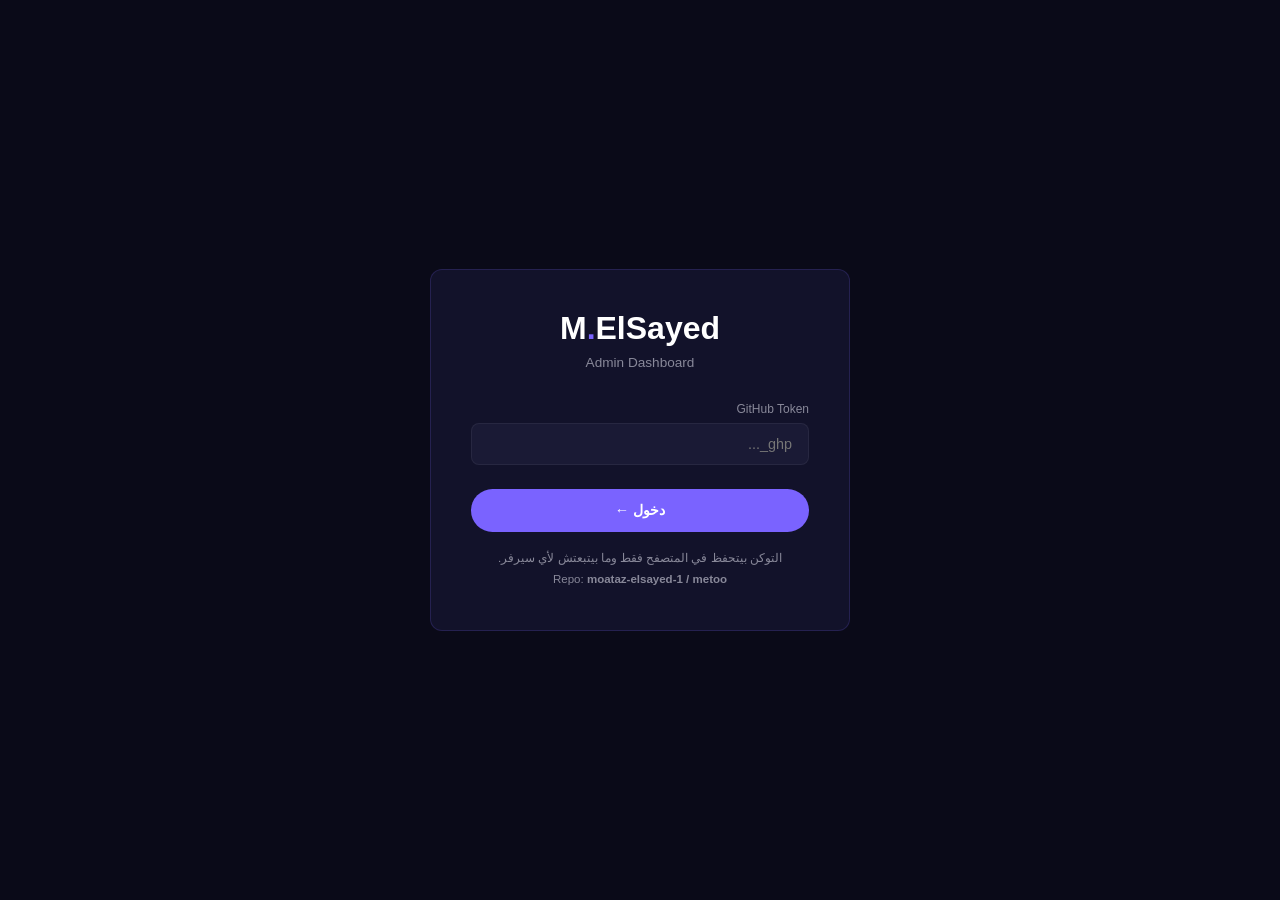
==== commit e1e5fa87: "Update admin.html" ====
--- a/admin.html
+++ b/admin.html
@@ -1189,805 +1189,268 @@
 
       return `<!DOCTYPE html>
 <html lang="en">
-
 <head>
   <link rel="icon" type="image/png" href="favicon.png">
   <meta charset="UTF-8" />
   <meta name="viewport" content="width=device-width, initial-scale=1.0" />
-  <title>Moataz ElSayed – Media Buyer & Full Stack Developer</title>
+  <title>Moataz ElSayed – Media Buyer &amp; Full Stack Developer</title>
   <meta name="google-site-verification" content="90o9MLkuCFx5QtkCwwcJfSA5UEPqp0JXamRcUK-8F-g" />
-
-  <!-- Google tag (gtag.js) -->
-  <script async src="https://www.googletagmanager.com/gtag/js?id=G-5K7PLZEYGE"></script>
-  <!-- Google tag (gtag.js) -->
-  <script async src="https://www.google tagmanager.com/gtag/js?id=G-1Z8ZQZ5VZP"></script>
-  <script>
-    window.dataLayer = window.dataLayer || [];
-    function gtag() { dataLayer.push(arguments); }
-    gtag('js', new Date());
-
-    gtag('config', 'G-5K7PLZEYGE');
-  </script>
-
-  <!-- ── SEO Meta Tags ── -->
-  <meta name="description"
-    content="Moataz ElSayed – Media Buyer, Meta Ads Specialist & Web Developer in Egypt. Scaling brands through Facebook & Instagram campaigns. Also building bilingual Arabic/English website templates for Arab businesses." />
-  <meta name="keywords"
-    content="Moataz ElSayed, media buyer egypt, meta ads specialist, facebook ads egypt, instagram ads, web developer egypt, arabic website templates, bilingual website, RTL website, موشتري إعلانات, إعلانات فيسبوك, تصميم مواقع, قوالب مواقع عربية, media buyer, digital marketing egypt, lead generation egypt, html templates" />
+  <script async src="https://www.googletagmanager.com/gtag/js?id=G-5K7PLZEYGE"><\/script>
+  <script>window.dataLayer=window.dataLayer||[];function gtag(){dataLayer.push(arguments);}gtag('js',new Date());gtag('config','G-5K7PLZEYGE');<\/script>
+  <meta name="description" content="Moataz ElSayed – Media Buyer, Meta Ads Specialist &amp; Web Developer in Egypt." />
   <meta name="author" content="Moataz ElSayed" />
   <meta name="robots" content="index, follow" />
-
-  <!-- ── Open Graph (LinkedIn, Facebook, WhatsApp) ── -->
-  <meta property="og:type" content="website" />
-  <meta property="og:site_name" content="Moataz ElSayed" />
-  <meta property="og:url" content="https://moatazelsayed1.netlify.app/" />
-  <meta property="og:title" content="Moataz ElSayed – Media Buyer, Meta Ads & Web Developer" />
-  <meta property="og:description"
-    content="I Don't Run Ads. I Build Performance Systems. Meta Ads Specialist & Web Developer scaling brands through Facebook & Instagram campaigns — and building bilingual Arabic/English website templates." />
-  <meta property="og:image" content="https://moatazelsayed1.netlify.app/profile.jpg" />
-  <meta property="og:image:width" content="1200" />
-  <meta property="og:image:height" content="627" />
-  <meta property="og:locale" content="en_US" />
-
-  <!-- ── Twitter / X Card ── -->
-  <meta name="twitter:card" content="summary_large_image" />
-  <meta name="twitter:title" content="Moataz ElSayed – Media Buyer, Meta Ads & Web Developer" />
-  <meta name="twitter:description"
-    content="Meta Ads Specialist & Web Developer in Egypt. Data-driven advertising systems + bilingual Arabic/English website templates for Arab businesses." />
-  <meta name="twitter:image" content="https://moatazelsayed1.netlify.app/profile.jpg" />
-
-  <!-- ── Schema Markup ── -->
-  <script type="application/ld+json">
-{
-  "@context": "https://schema.org",
-  "@type": "Person",
-  "name": "Moataz ElSayed",
-  "url": "https://moatazelsayed1.netlify.app/",
-  "image": "https://moatazelsayed1.netlify.app/profile.jpg",
-  "jobTitle": "Media Buyer, Meta Ads Specialist & Web Developer",
-  "worksFor": {
-    "@type": "Organization",
-    "name": "Freelance"
-  },
-  "address": {
-    "@type": "PostalAddress",
-    "addressCountry": "EG"
-  },
-  "sameAs": [
-    "http://www.linkedin.com/in/moatazelsayed1",
-    "https://www.instagram.com/moataz_elsayed.1",
-    "https://wa.me/+201090916639",
-    "https://payhip.com/MoatazElSayed"
-  ],
-  "telephone": "+201090916639",
-  "email": "moatazelsayed61@gmail.com",
-  "description": "Media Buyer and Meta Ads Specialist in Egypt. Scaling brands through Facebook and Instagram campaigns with full funnel strategy and data-driven systems. Also building bilingual Arabic/English website templates for Arab businesses.",
-  "knowsAbout": [
-    "Facebook Ads",
-    "Instagram Ads",
-    "Meta Ads",
-    "Lead Generation",
-    "Full Funnel Strategy",
-    "Web Development",
-    "HTML CSS JavaScript",
-    "Bilingual Arabic English Websites",
-    "RTL Web Design"
-  ],
-  "offers": {
-    "@type": "Offer",
-    "name": "Bilingual Arabic/English Website Templates",
-    "url": "https://payhip.com/MoatazElSayed",
-    "description": "Ready-made bilingual website templates for Arab businesses — restaurants, clinics, and more."
-  }
-} 
-
-</script>
-
-
-
-  <!-- ── Fonts ── -->
   <link rel="preconnect" href="https://fonts.googleapis.com" />
   <link rel="preconnect" href="https://fonts.gstatic.com" crossorigin />
-  <link
-    href="https://fonts.googleapis.com/css2?family=Syne:wght@400;600;700;800&family=Inter:wght@300;400;500;600&display=swap"
-    rel="stylesheet" />
-
-  <!-- ── Stylesheet ── -->
+  <link href="https://fonts.googleapis.com/css2?family=Syne:wght@400;600;700;800&family=Inter:wght@300;400;500;600&display=swap" rel="stylesheet" />
   <link rel="stylesheet" href="Style.css" />
-
-  </head>
-
-  <body>
-
-    <!-- FLOATING WHATSAPP -->
-    <a href="https://wa.me/+201090916639" target="_blank" class="wa-float" aria-label="Chat on WhatsApp">
-      <div class="wa-float-pulse"></div>
-      <svg xmlns="http://www.w3.org/2000/svg" viewBox="0 0 24 24" fill="white">
-        <path
-          d="M17.472 14.382c-.297-.149-1.758-.867-2.03-.967-.273-.099-.471-.148-.67.15-.197.297-.767.966-.94 1.164-.173.199-.347.223-.644.075-.297-.15-1.255-.463-2.39-1.475-.883-.788-1.48-1.761-1.653-2.059-.173-.297-.018-.458.13-.606.134-.133.298-.347.446-.52.149-.174.198-.298.298-.497.099-.198.05-.371-.025-.52-.075-.149-.669-1.612-.916-2.207-.242-.579-.487-.5-.669-.51-.173-.008-.371-.01-.57-.01-.198 0-.52.074-.792.372-.272.297-1.04 1.016-1.04 2.479 0 1.462 1.065 2.875 1.213 3.074.149.198 2.096 3.2 5.077 4.487.709.306 1.262.489 1.694.625.712.227 1.36.195 1.871.118.571-.085 1.758-.719 2.006-1.413.248-.694.248-1.289.173-1.413-.074-.124-.272-.198-.57-.347m-5.421 7.403h-.004a9.87 9.87 0 01-5.031-1.378l-.361-.214-3.741.982.998-3.648-.235-.374a9.86 9.86 0 01-1.51-5.26c.001-5.45 4.436-9.884 9.888-9.884 2.64 0 5.122 1.03 6.988 2.898a9.825 9.825 0 012.893 6.994c-.003 5.45-4.437 9.884-9.885 9.884m8.413-18.297A11.815 11.815 0 0012.05 0C5.495 0 .16 5.335.157 11.892c0 2.096.547 4.142 1.588 5.945L.057 24l6.305-1.654a11.882 11.882 0 005.683 1.448h.005c6.554 0 11.89-5.335 11.893-11.893a11.821 11.821 0 00-3.48-8.413Z" />
-      </svg>
-    </a>
-
-    <!-- NAV -->
-    <nav id="navbar">
-      <div class="container nav-inner">
-        <div class="nav-logo">M<span>.</span>ElSayed</div>
-        <ul class="nav-links" id="navLinks">
-          <li><a href="#hero">Home</a></li>
-          <li><a href="#about">About</a></li>
-          <li><a href="#services">Services</a></li>
-          <li><a href="#case-studies">Work</a></li>
-          <li><a href="#why">Why Me</a></li>
-          <li><a href="#contact">Contact</a></li>
-        </ul>
-        <div class="nav-right">
-          <a href="https://drive.google.com/file/d/1mPAg79rY9MKovzQwKfAWWr3Ou65DOAGJ/view?usp=sharing" target="_blank"
-            class="btn-cv">
-            <svg xmlns="http://www.w3.org/2000/svg" width="15" height="15" fill="none" stroke="currentColor"
-              stroke-width="2" viewBox="0 0 24 24">
-              <path d="M14 2H6a2 2 0 0 0-2 2v16a2 2 0 0 0 2 2h12a2 2 0 0 0 2-2V8z" />
-              <polyline points="14 2 14 8 20 8" />
-              <line x1="16" y1="13" x2="8" y2="13" />
-              <line x1="16" y1="17" x2="8" y2="17" />
-              <polyline points="10 9 9 9 8 9" />
-            </svg>
-            My CV
-          </a>
-
-          <button class="hamburger" id="hamburger"><span></span><span></span><span></span></button>
-        </div>
-      </div>
-    </nav>
-
-    <!-- HERO -->
-    <section id="hero">
-      <div class="blob blob-1"></div>
-      <div class="blob blob-2"></div>
-      <div class="container">
-        <div class="hero-inner">
-          <div class="hero-text">
-            <div class="availability">Available for new projects</div>
-            <p class="hero-role">Media Buyer &nbsp;·&nbsp; Full Stack Developer</p>
-            <h1 class="hero-name"><span class="grad">Moataz</span><br>ElSayed</h1>
-            <p class="hero-tagline">I Don't Run Ads.<br>I Build Performance Systems.</p>
-            <p class="hero-desc">Scaling brands with data-driven Facebook & Instagram campaigns. Every strategy, every
-              creative, every dollar — fully accountable</p>
-            <div class="hero-contact-row">
-              <div class="contact-chip">
-                <div class="chip-icon">📞</div><span>+20 109 091 6639</span>
-              </div>
-              <div class="contact-chip">
-                <div class="chip-icon">✉️</div>
-                <span>
-                  <a href="mailto:moatazelsayed61@gmail.com">moatazelsayed61@gmail.com</a>
-                </span>
-              </div>
+</head>
+<body>
+  <a href="https://wa.me/+201090916639, '')}" target="_blank" class="wa-float" aria-label="Chat on WhatsApp">
+    <div class="wa-float-pulse"></div>
+    <svg xmlns="http://www.w3.org/2000/svg" viewBox="0 0 24 24" fill="white"><path d="M17.472 14.382c-.297-.149-1.758-.867-2.03-.967-.273-.099-.471-.148-.67.15-.197.297-.767.966-.94 1.164-.173.199-.347.223-.644.075-.297-.15-1.255-.463-2.39-1.475-.883-.788-1.48-1.761-1.653-2.059-.173-.297-.018-.458.13-.606.134-.133.298-.347.446-.52.149-.174.198-.298.298-.497.099-.198.05-.371-.025-.52-.075-.149-.669-1.612-.916-2.207-.242-.579-.487-.5-.669-.51-.173-.008-.371-.01-.57-.01-.198 0-.52.074-.792.372-.272.297-1.04 1.016-1.04 2.479 0 1.462 1.065 2.875 1.213 3.074.149.198 2.096 3.2 5.077 4.487.709.306 1.262.489 1.694.625.712.227 1.36.195 1.871.118.571-.085 1.758-.719 2.006-1.413.248-.694.248-1.289.173-1.413-.074-.124-.272-.198-.57-.347m-5.421 7.403h-.004a9.87 9.87 0 01-5.031-1.378l-.361-.214-3.741.982.998-3.648-.235-.374a9.86 9.86 0 01-1.51-5.26c.001-5.45 4.436-9.884 9.888-9.884 2.64 0 5.122 1.03 6.988 2.898a9.825 9.825 0 012.893 6.994c-.003 5.45-4.437 9.884-9.885 9.884m8.413-18.297A11.815 11.815 0 0012.05 0C5.495 0 .16 5.335.157 11.892c0 2.096.547 4.142 1.588 5.945L.057 24l6.305-1.654a11.882 11.882 0 005.683 1.448h.005c6.554 0 11.89-5.335 11.893-11.893a11.821 11.821 0 00-3.48-8.413Z"/></svg>
+  </a>
+  <nav id="navbar">
+    <div class="container nav-inner">
+      <div class="nav-logo">M<span>.</span>ElSayed</div>
+      <ul class="nav-links" id="navLinks">
+        <li><a href="#hero">Home</a></li><li><a href="#about">About</a></li>
+        <li><a href="#services">Services</a></li><li><a href="#case-studies">Work</a></li>
+        <li><a href="#why">Why Me</a></li><li><a href="#contact">Contact</a></li>
+      </ul>
+      <div class="nav-right">
+        <a href="https://drive.google.com/file/d/1mPAg79rY9MKovzQwKfAWWr3Ou65DOAGJ/view?usp=sharing" target="_blank" class="btn-cv">My CV</a>
+        <a href="#contact" class="btn btn-purple">Hire Me</a>
+        <button class="hamburger" id="hamburger"><span></span><span></span><span></span></button>
+      </div>
+    </div>
+  </nav>
+  <section id="hero">
+    <div class="blob blob-1"></div>
+    <div class="blob blob-2"></div>
+    <div class="container">
+      <div class="hero-inner">
+        <div class="hero-text">
+          <div class="availability">Available for new projects</div>
+          <p class="hero-role">Media Buyer &nbsp;·&nbsp; Full Stack Developer</p>
+          <h1 class="hero-name"><span class="grad">Moataz</span><br>ElSayed</h1>
+          <p class="hero-tagline">I Don't Run Ads.<br>I Build Performance Systems.</p>
+          <p class="hero-desc">Scaling brands with data-driven Facebook & Instagram campaigns. Every strategy, every
+            creative, every dollar — fully accountable</p>
+          <div class="hero-contact-row">
+            <div class="contact-chip">
+              <div class="chip-icon">📞</div><span>+20 109 091 6639</span>
             </div>
-            <div class="hero-cta">
-              <a href="#contact" class="btn btn-purple">Contact me<svg xmlns="http://www.w3.org/2000/svg" width="16"
-                  height="16" fill="none" stroke="currentColor" stroke-width="2.5" viewBox="0 0 24 24">
-                  <path d="M5 12h14M12 5l7 7-7 7" />
-                </svg></a>
-              <a href="#case-studies" class="btn btn-ghost">View My Work</a>
+            <div class="contact-chip">
+              <div class="chip-icon">✉️</div>
+              <span>
+                <a href="mailto:moatazelsayed61@gmail.com">moatazelsayed61@gmail.com</a>
+              </span>
             </div>
           </div>
-          <div class="hero-photo-wrap">
-            <div class="hero-photo">
-              <img src="NEW.png" alt="Moataz ElSayed" />
+          <div class="hero-cta">
+            <a href="#contact" class="btn btn-purple">Contact me<svg xmlns="http://www.w3.org/2000/svg" width="16"
+                height="16" fill="none" stroke="currentColor" stroke-width="2.5" viewBox="0 0 24 24">
+                <path d="M5 12h14M12 5l7 7-7 7" />
+              </svg></a>
+            <a href="#case-studies" class="btn btn-ghost">View My Work</a>
+          </div>
+        </div>
+        <div class="hero-photo-wrap">
+          <div class="hero-photo">
+            <img src="NEW.png" alt="Moataz ElSayed" />
+          </div>
+
+          <div class="corner corner-tl"></div>
+          <div class="corner corner-tr"></div>
+          <div class="corner corner-bl"></div>
+          <div class="corner corner-br"></div>
+          <div class="stat-pill stat-pill-1">
+            <div class="sp-icon">🎯</div>
+            <div>
+              <div class="sp-num">3×</div>
+              <div class="sp-lbl">Avg. ROAS</div>
             </div>
-
-            <div class="corner corner-tl"></div>
-            <div class="corner corner-tr"></div>
-            <div class="corner corner-bl"></div>
-            <div class="corner corner-br"></div>
-            <div class="stat-pill stat-pill-1">
-              <div class="sp-icon">🎯</div>
-              <div>
-                <div class="sp-num">3×</div>
-                <div class="sp-lbl">Avg. ROAS</div>
-              </div>
-            </div>
-            <div class="stat-pill stat-pill-2">
-              <div class="sp-icon">📈</div>
-              <div>
-                <div class="sp-num">$2M+</div>
-                <div class="sp-lbl">Ad Spend</div>
-              </div>
+          </div>
+          <div class="stat-pill stat-pill-2">
+            <div class="sp-icon">📈</div>
+            <div>
+              <div class="sp-num">$2M+</div>
+              <div class="sp-lbl">Ad Spend</div>
             </div>
           </div>
         </div>
       </div>
-    </section>
-
-    <!-- ABOUT ME -->
-    <section id="about">
-      <div class="container">
-        <div class="about-grid">
-          <div class="reveal">
-            <div class="tag">✦ About Me</div>
-            <h2 class="section-title">Performance Over <span>Everything</span></h2>
-            <div
-              style="width:48px;height:3px;background:linear-gradient(90deg,var(--purple),transparent);border-radius:2px;margin:1rem 0 1.75rem">
-            </div>
-            <p class="about-highlight">I help brands scale through structured, data-driven paid advertising systems —
-              not
-              random campaigns</p>
-            <div class="about-body">
-              <p>As a Media Buyer in Meta Ads (Facebook & Instagram), I focus on building full-funnel
-                strategies that turn attention into measurable revenue. My approach is analytical, testing-based, and
-                ROI-oriented.</p>
-              <p>My core strengths include <strong>Full Funnel Strategy (TOF → MOF → BOF)</strong>, campaign structuring
-                and scaling frameworks, creative testing systems, audience research and market positioning, and budget
-                optimization based strictly on performance metrics. I maintain a deep focus on <strong>ROAS, CAC, CTR,
-                  and
-                  Conversion Rate</strong> to ensure campaigns are not just active — but profitable.</p>
-              <p>With a background in <strong> Management Information Systems (MIS) </strong> , I combine marketing
-                strategy
-                with technical logic and analytical thinking. I specialize in <strong>Full Stack Web
-                  Development</strong>
-                building and integrating websites, funnels, and tracking systems to support high-performing marketing
-                campaigns and turn data into actionable results</p>
-            </div>
-            <div class="about-tagline">I don't run ads.<br>I build performance systems.</div>
-          </div>
-          <div class="about-cards reveal">
-            <div class="about-card">
-              <div class="about-card-icon">📊</div>
-              <div>
-                <h4>ROAS · CAC · CTR · CVR</h4>
-                <p>Every campaign is measured against the metrics that actually matter to business growth.</p>
-              </div>
-            </div>
-            <div class="about-card">
-              <div class="about-card-icon">🔀</div>
-              <div>
-                <h4>Full Funnel: TOF → MOF → BOF</h4>
-                <p>I architect complete funnel strategies — not isolated ad sets — for predictable, scalable results.
-                </p>
-              </div>
-            </div>
-            <div class="about-card">
-              <div class="about-card-icon">🧪</div>
-              <div>
-                <h4>Testing-Based Optimization</h4>
-                <p>Systematic creative and audience testing ensures every budget decision is backed by real data.</p>
-              </div>
-            </div>
-            <div class="about-card">
-              <div class="about-card-icon">🎓</div>
-              <div>
-                <h4>MIS Background + Full Stack Development</h4>
-                <p>MIS foundation + Full Stack development to build, optimize, and integrate websites, funnels, and
-                  tracking systems for high-performing campaigns.</p>
-              </div>
-            </div>
-            <div class="about-card">
-              <div class="about-card-icon">🚀</div>
-              <div>
-                <h4>Scaling Frameworks</h4>
-                <p>Proven vertical and horizontal scaling methods that multiply profitable campaigns without breaking
-                  performance.</p>
-              </div>
-            </div>
-          </div>
+    </div>
+  </section>
+  <section id="about"><div class="container"><div class="about-grid">
+    <div class="reveal">
+      <div class="tag">✦ About Me</div>
+      <h2 class="section-title">Performance Over <span>Everything</span></h2>
+      <div style="width:48px;height:3px;background:linear-gradient(90deg,var(--purple),transparent);border-radius:2px;margin:1rem 0 1.75rem"></div>
+      <p class="about-highlight">I help brands scale through structured, data-driven paid advertising systems — not random campaigns</p>
+      <div class="about-body">
+        <p>As a Media Buyer in Meta Ads (Facebook &amp; Instagram), I focus on building full-funnel strategies that turn attention into measurable revenue. My approach is analytical, testing-based, and ROI-oriented.</p>
+        <p>My core strengths include <strong>Full Funnel Strategy (TOF → MOF → BOF)</strong>, campaign structuring and scaling frameworks, creative testing systems, audience research and market positioning, and budget optimization based strictly on performance metrics. I maintain a deep focus on <strong>ROAS, CAC, CTR, and Conversion Rate</strong> to ensure campaigns are not just active — but profitable.</p>
+        <p>With a background in <strong>Management Information Systems (MIS)</strong>, I combine marketing strategy with technical logic and analytical thinking. I specialize in <strong>Full Stack Web Development</strong> building and integrating websites, funnels, and tracking systems to support high-performing marketing campaigns and turn data into actionable results</p>
+      </div>
+      <div class="about-tagline">I don't run ads.<br>I build performance systems.</div>
+    </div>
+    <div class="about-cards reveal">
+      <div class="about-card"><div class="about-card-icon">📊</div><div><h4>ROAS · CAC · CTR · CVR</h4><p>Every campaign is measured against the metrics that actually matter to business growth.</p></div></div>
+      <div class="about-card"><div class="about-card-icon">🔀</div><div><h4>Full Funnel: TOF → MOF → BOF</h4><p>I architect complete funnel strategies — not isolated ad sets — for predictable, scalable results.</p></div></div>
+      <div class="about-card"><div class="about-card-icon">🧪</div><div><h4>Testing-Based Optimization</h4><p>Systematic creative and audience testing ensures every budget decision is backed by real data.</p></div></div>
+      <div class="about-card"><div class="about-card-icon">🎓</div><div><h4>MIS Background + Full Stack Development</h4><p>MIS foundation + Full Stack development to build, optimize, and integrate websites, funnels, and tracking systems.</p></div></div>
+      <div class="about-card"><div class="about-card-icon">🚀</div><div><h4>Scaling Frameworks</h4><p>Proven vertical and horizontal scaling methods that multiply profitable campaigns without breaking performance.</p></div></div>
+    </div>
+  </div></div></section>
+  <section id="stats"><div class="container"><div class="stats-inner">
+    ${statsHTML}
+  </div></div></section>
+  <section id="services"><div class="container">
+    <div class="section-header reveal"><div class="tag">✦ What I Do</div><h2 class="section-title">Services Built for <span>Results</span></h2><p class="section-sub">Every service is engineered to move the needle — not just spend budget.</p></div>
+    <div class="services-grid">${servicesHTML}</div>
+  </div></section>
+  <section id="case-studies"><div class="container">
+    <div class="section-header reveal" style="text-align:left;max-width:none;display:flex;align-items:flex-end;justify-content:space-between;flex-wrap:wrap;gap:1rem;margin-bottom:2.5rem;">
+      <div><div class="tag">✦ Work &amp; Products</div><h2 class="section-title">Campaigns &amp; <span>Digital Products</span></h2></div>
+      <a href="case-studies.html" class="btn btn-ghost reveal">View All Case Studies →</a>
+    </div>
+    <div class="scroll-wrapper">
+      <div class="case-studies-scroll">
+
+      </div>
+    </div>
+    <div class="scroll-nav">
+      <button class="scroll-btn" id="scrollLeft" aria-label="Previous">&#8592;</button>
+      <button class="scroll-btn" id="scrollRight" aria-label="Next">&#8594;</button>
+    </div>
+  </div></section>
+  <section id="cs-banner"><div class="container">
+    <div class="cs-banner-inner reveal" onclick="window.location.href='case-studies.html'">
+      <div class="cs-banner-img"><img src="cs.png" alt="Case Studies" style="width:100%;height:100%;object-fit:cover;" /></div>
+      <div class="cs-banner-text">
+        <div class="tag">✦ Case Studies</div>
+        <h2>See How I Turn <span class="grad">Budgets Into Results</span></h2>
+        <p>Real campaigns. Real numbers. Deep breakdowns of strategy, execution, and results across luxury automotive brands in the Egyptian market.</p>
+        <div class="cs-chips"><span class="result-chip">640+ Conversations</span><span class="result-chip">536+ Conversations</span><span class="result-chip">CPL as low as 8.72 EGP</span><span class="result-chip">204K+ Reach</span></div>
+        <a href="case-studies.html" class="btn btn-purple">Explore Case Studies<svg xmlns="http://www.w3.org/2000/svg" width="16" height="16" fill="none" stroke="currentColor" stroke-width="2.5" viewBox="0 0 24 24"><path d="M5 12h14M12 5l7 7-7 7"/></svg></a>
+      </div>
+    </div>
+  </div></section>
+  <section id="why"><div class="container">
+    <div class="reveal" style="text-align:center;max-width:600px;margin:0 auto"><div class="tag">✦ Why Me</div><h2 class="section-title">Why Work <span>With Me?</span></h2><p style="font-size:1rem;color:var(--gray-dim);margin-top:.75rem;line-height:1.7">Not all media buyers are the same. Here's what sets my approach apart.</p></div>
+    <div class="why-grid">
+      <div class="why-card reveal"><div class="why-card-icon">📊</div><h4>Data-Driven Decision Making</h4></div>
+      <div class="why-card reveal"><div class="why-card-icon">💰</div><h4>ROI-Focused Strategy</h4></div>
+      <div class="why-card reveal"><div class="why-card-icon">🏗️</div><h4>Structured Campaign Architecture</h4></div>
+      <div class="why-card reveal"><div class="why-card-icon">🎯</div><h4>Strong Understanding of High-Intent Buyers</h4></div>
+      <div class="why-card reveal"><div class="why-card-icon">🔄</div><h4>Continuous Testing &amp; Scaling Mindset</h4></div>
+      <div class="why-card reveal"><div class="why-card-icon">📈</div><h4>Every Decision Backed by Performance Data</h4></div>
+    </div>
+  </div></section>
+  <section id="tools"><div class="container">
+    <p class="tools-label reveal">Tools &amp; Platforms I Work With</p>
+    <div class="tools-row">
+      <div class="tool-badge reveal"><span class="tb-icon">📘</span> Facebook Ads</div><div class="tool-badge reveal"><span class="tb-icon">📸</span> Instagram Ads</div>
+      <div class="tool-badge reveal"><span class="tb-icon">⚙️</span> Meta Business Suite</div><div class="tool-badge reveal"><span class="tb-icon">📊</span> Google Analytics</div>
+      <div class="tool-badge reveal"><span class="tb-icon">🏷️</span> Meta Pixel &amp; API</div><div class="tool-badge reveal"><span class="tb-icon">🔄</span> Retargeting Funnels</div>
+      <div class="tool-badge reveal"><span class="tb-icon">🔬</span> A/B Testing</div><div class="tool-badge reveal"><span class="tb-icon">📋</span> Campaign Reporting</div>
+      <div class="tool-badge reveal"><span class="tb-icon">🌐</span> HTML / CSS / JS</div><div class="tool-badge reveal"><span class="tb-icon">🎨</span> VS Code</div>
+      <div class="tool-badge reveal"><span class="tb-icon">🚀</span> Netlify</div><div class="tool-badge reveal"><span class="tb-icon">🛒</span> Payhip</div>
+    </div>
+  </div></section>
+  <section id="contact"><div class="container">
+    <div class="section-header reveal" style="text-align:center;margin-bottom:3.5rem;"><div class="tag">✦ Contact</div><h2 class="section-title">Let's Build Something <span>Together</span></h2><p class="section-sub">Have a project in mind? Let's talk about how to make it perform.</p></div>
+    <div class="contact-grid">
+      <div class="reveal">
+        <div class="tag" style="margin-bottom:1.25rem;">Direct Channels</div>
+        <p class="contact-info-text">Prefer to message directly? I'm active on all platforms and typically respond within a few hours.</p>
+        <div class="social-links">
+          <a href="http://www.linkedin.com/in/moatazelsayed1" target="_blank" class="social-link"><div class="sl-icon sl-linkedin"><svg xmlns="http://www.w3.org/2000/svg" width="18" height="18" fill="#0077B5" viewBox="0 0 24 24"><path d="M20.447 20.452h-3.554v-5.569c0-1.328-.027-3.037-1.852-3.037-1.853 0-2.136 1.445-2.136 2.939v5.667H9.351V9h3.414v1.561h.046c.477-.9 1.637-1.85 3.37-1.85 3.601 0 4.267 2.37 4.267 5.455v6.286zM5.337 7.433c-1.144 0-2.063-.926-2.063-2.065 0-1.138.92-2.063 2.063-2.063 1.14 0 2.064.925 2.064 2.063 0 1.139-.925 2.065-2.064 2.065zm1.782 13.019H3.555V9h3.564v11.452zM22.225 0H1.771C.792 0 0 .774 0 1.729v20.542C0 23.227.792 24 1.771 24h20.451C23.2 24 24 23.227 24 22.271V1.729C24 .774 23.2 0 22.222 0h.003z"/></svg></div><div class="sl-text"><strong>LinkedIn</strong><span>linkedin.com/in/moatazelsayed1</span></div><svg style="margin-left:auto;opacity:.4" xmlns="http://www.w3.org/2000/svg" width="14" height="14" fill="none" stroke="currentColor" stroke-width="2" viewBox="0 0 24 24"><path d="M5 12h14M12 5l7 7-7 7"/></svg></a>
+          <a href="https://wa.me/+201090916639, '')}" target="_blank" class="social-link"><div class="sl-icon sl-whatsapp"><svg xmlns="http://www.w3.org/2000/svg" width="18" height="18" fill="#25D366" viewBox="0 0 24 24"><path d="M17.472 14.382c-.297-.149-1.758-.867-2.03-.967-.273-.099-.471-.148-.67.15-.197.297-.767.966-.94 1.164-.173.199-.347.223-.644.075-.297-.15-1.255-.463-2.39-1.475-.883-.788-1.48-1.761-1.653-2.059-.173-.297-.018-.458.13-.606.134-.133.298-.347.446-.52.149-.174.198-.298.298-.497.099-.198.05-.371-.025-.52-.075-.149-.669-1.612-.916-2.207-.242-.579-.487-.5-.669-.51-.173-.008-.371-.01-.57-.01-.198 0-.52.074-.792.372-.272.297-1.04 1.016-1.04 2.479 0 1.462 1.065 2.875 1.213 3.074.149.198 2.096 3.2 5.077 4.487.709.306 1.262.489 1.694.625.712.227 1.36.195 1.871.118.571-.085 1.758-.719 2.006-1.413.248-.694.248-1.289.173-1.413-.074-.124-.272-.198-.57-.347m-5.421 7.403h-.004a9.87 9.87 0 01-5.031-1.378l-.361-.214-3.741.982.998-3.648-.235-.374a9.86 9.86 0 01-1.51-5.26c.001-5.45 4.436-9.884 9.888-9.884 2.64 0 5.122 1.03 6.988 2.898a9.825 9.825 0 012.893 6.994c-.003 5.45-4.437 9.884-9.885 9.884m8.413-18.297A11.815 11.815 0 0012.05 0C5.495 0 .16 5.335.157 11.892c0 2.096.547 4.142 1.588 5.945L.057 24l6.305-1.654a11.882 11.882 0 005.683 1.448h.005c6.554 0 11.89-5.335 11.893-11.893a11.821 11.821 0 00-3.48-8.413Z"/></svg></div><div class="sl-text"><strong>WhatsApp</strong><span>${esc(h.phone)}</span></div><svg style="margin-left:auto;opacity:.4" xmlns="http://www.w3.org/2000/svg" width="14" height="14" fill="none" stroke="currentColor" stroke-width="2" viewBox="0 0 24 24"><path d="M5 12h14M12 5l7 7-7 7"/></svg></a>
+          <a href="https://www.instagram.com/moataz_elsayed.1" target="_blank" class="social-link"><div class="sl-icon sl-instagram"><svg xmlns="http://www.w3.org/2000/svg" width="18" height="18" fill="#C13584" viewBox="0 0 24 24"><path d="M12 2.163c3.204 0 3.584.012 4.85.07 3.252.148 4.771 1.691 4.919 4.919.058 1.265.069 1.645.069 4.849 0 3.205-.012 3.584-.069 4.849-.149 3.225-1.664 4.771-4.919 4.919-1.266.058-1.644.07-4.85.07-3.204 0-3.584-.012-4.849-.07-3.26-.149-4.771-1.699-4.919-4.92-.058-1.265-.07-1.644-.07-4.849 0-3.204.013-3.583.07-4.849.149-3.227 1.664-4.771 4.919-4.919 1.266-.057 1.645-.069 4.849-.069zm0-2.163c-3.259 0-3.667.014-4.947.072-4.358.2-6.78 2.618-6.98 6.98-.059 1.281-.073 1.689-.073 4.948 0 3.259.014 3.668.072 4.948.2 4.358 2.618 6.78 6.98 6.98 1.281.058 1.689.072 4.948.072 3.259 0 3.668-.014 4.948-.072 4.354-.2 6.782-2.618 6.979-6.98.059-1.28.073-1.689.073-4.948 0-3.259-.014-3.667-.072-4.947-.196-4.354-2.617-6.78-6.979-6.98-1.281-.059-1.69-.073-4.949-.073zm0 5.838c-3.403 0-6.162 2.759-6.162 6.162s2.759 6.163 6.162 6.163 6.162-2.759 6.162-6.163c0-3.403-2.759-6.162-6.162-6.162zm0 10.162c-2.209 0-4-1.79-4-4 0-2.209 1.791-4 4-4s4 1.791 4 4c0 2.21-1.791 4-4 4zm6.406-11.845c-.796 0-1.441.645-1.441 1.44s.645 1.44 1.441 1.44c.795 0 1.439-.645 1.439-1.44s-.644-1.44-1.439-1.44z"/></svg></div><div class="sl-text"><strong>Instagram</strong><span>@moataz_elsayed.1</span></div><svg style="margin-left:auto;opacity:.4" xmlns="http://www.w3.org/2000/svg" width="14" height="14" fill="none" stroke="currentColor" stroke-width="2" viewBox="0 0 24 24"><path d="M5 12h14M12 5l7 7-7 7"/></svg></a>
+          <a href="https://www.facebook.com/moatazelsayed11" target="_blank" class="social-link"><div class="sl-icon sl-facebook"><svg xmlns="http://www.w3.org/2000/svg" width="18" height="18" fill="#1877F2" viewBox="0 0 24 24"><path d="M24 12.073c0-6.627-5.373-12-12-12s-12 5.373-12 12c0 5.99 4.388 10.954 10.125 11.854v-8.385H7.078v-3.47h3.047V9.43c0-3.007 1.792-4.669 4.533-4.669 1.312 0 2.686.235 2.686.235v2.953H15.83c-1.491 0-1.956.925-1.956 1.874v2.25h3.328l-.532 3.47h-2.796v8.385C19.612 23.027 24 18.062 24 12.073z"/></svg></div><div class="sl-text"><strong>Facebook</strong><span>facebook.com/moatazelsayed</span></div><svg style="margin-left:auto;opacity:.4" xmlns="http://www.w3.org/2000/svg" width="14" height="14" fill="none" stroke="currentColor" stroke-width="2" viewBox="0 0 24 24"><path d="M5 12h14M12 5l7 7-7 7"/></svg></a>
         </div>
       </div>
-    </section>
-
-    <!-- STATS BAR -->
-    <section id="stats">
-      <div class="container">
-        <div class="stats-inner">
-          <div class="stat-item">
-            <div class="s-num">1+</div>
-            <div class="s-lbl">Years Experience</div>
-          </div>
-          <div class="stat-divider"></div>
-          <div class="stat-item">
-            <div class="s-num">$20k+</div>
-            <div class="s-lbl">Ad Spend Managed</div>
-          </div>
-          <div class="stat-divider"></div>
-          <div class="stat-item">
-            <div class="s-num">20+</div>
-            <div class="s-lbl">Campaigns Launched</div>
-          </div>
-          <div class="stat-divider"></div>
-          <div class="stat-item">
-            <div class="s-num">3×</div>
-            <div class="s-lbl">Average ROAS</div>
-          </div>
-          <div class="stat-divider"></div>
-          <div class="stat-item">
-            <div class="s-num">3+</div>
-            <div class="s-lbl">Brands Scaled</div>
-          </div>
+      <div class="contact-form reveal">
+        <h3 class="form-title">Send a Message</h3>
+        <p class="form-sub">I'll get back to you within 24 hours.</p>
+        <div id="contactForm">
+          <div class="form-group"><label for="name">Your Name</label><input type="text" id="name" placeholder="Ahmed Hassan" /></div>
+          <div class="form-group"><label for="email">Email Address</label><input type="email" id="email" placeholder="ahmed@company.com" /></div>
+          <div class="form-group"><label for="message">Message</label><textarea id="message" placeholder="Tell me about your project — industry, goals, budget range..."></textarea></div>
+          <button class="form-submit" onclick="submitForm()">Send Message →</button>
         </div>
-      </div>
-    </section>
-
-    <!-- SERVICES -->
-    <section id="services">
-      <div class="container">
-        <div class="section-header reveal">
-          <div class="tag">✦ What I Do</div>
-          <h2 class="section-title">Services Built for <span>Results</span></h2>
-          <p class="section-sub">Every service is engineered to move the needle — not just spend budget.</p>
-        </div>
-        <div class="services-grid">
-          <div class="service-card reveal">
-            <div class="service-icon">📘</div>
-            <h3 class="service-title">Meta Ads Management</h3>
-
-          </div>
-          <div class="service-card reveal">
-            <div class="service-icon">💬</div>
-            <h3 class="service-title">WhatsApp Messaging Campaigns</h3>
-
-          </div>
-          <div class="service-card reveal">
-            <div class="service-icon">🎯</div>
-            <h3 class="service-title">Lead Generation Campaigns</h3>
-
-          </div>
-          <div class="service-card reveal">
-            <div class="service-icon">🔀</div>
-            <h3 class="service-title">Full Funnel Strategy</h3>
-
-          </div>
-          <div class="service-card reveal">
-            <div class="service-icon">🚀</div>
-            <h3 class="service-title">Campaign Structuring & Scaling</h3>
-
-          </div>
-          <div class="service-card reveal">
-            <div class="service-icon">🧪</div>
-            <h3 class="service-title">Creative Testing & Optimization</h3>
-
-          </div>
-          <div class="service-card reveal">
-            <div class="service-icon">🔍</div>
-            <h3 class="service-title">Audience Research & Positioning</h3>
-
-          </div>
-          <div class="service-card reveal">
-            <div class="service-icon">🌐</div>
-            <h3 class="service-title">Website Development</h3>
-
-          </div>
-        </div>
-      </div>
-    </section>
-
-    <!-- MY WORK -->
-    <section id="case-studies">
-      <div class="container">
-        <div class="section-header reveal"
-          style="text-align:left;max-width:none;display:flex;align-items:flex-end;justify-content:space-between;flex-wrap:wrap;gap:1rem;margin-bottom:2.5rem;">
-          <div>
-            <div class="tag">✦ Work & Products</div>
-            <h2 class="section-title">Campaigns & <span>Digital Products</span></h2>
-          </div> <a href="case-studies.html" class="btn btn-ghost reveal">View All Case Studies →</a>
-        </div>
-        <!-- Wrapper للـ scroll -->
-        <div class="scroll-wrapper">
-          <div class="case-studies-scroll">
-
-
-
-            <!-- CARD — Templates -->
-            <div class="case-single-wrap">
-              <div class="case-card-big">
-                <div class="case-thumb-big">
-                  <img src="temp.png" alt="Templates" />
-                  <span class="case-platform-badge">HTML · CSS · JS</span>
-                </div>
-                <div class="case-body-big">
-                  <h3 class="case-title-big">Bilingual Website Templates — Arab Businesses</h3>
-                  <div class="case-results-big">
-                    <span class="result-chip">AR / EN Switch</span>
-                    <span class="result-chip">Full RTL Support</span>
-                    <span class="result-chip">Mobile Responsive</span>
-                    <span class="result-chip">Multiple Niches</span>
-                    <span class="result-chip">Zero Dependencies</span>
-                  </div>
-                </div>
-                <div class="case-footer-big">
-                  <a href="https://payhip.com/MoatazElSayed" target="_blank" class="btn btn-purple">Browse Templates
-                    →</a>
-                </div>
-              </div>
-            </div>
-
-            <!-- CARD — Golden Camel -->
-            <div class="case-single-wrap">
-              <div class="case-card-big">
-                <div class="case-thumb-big">
-                  <img src="golden.png" alt="Golden Camel" />
-                  <span class="case-platform-badge">Facebook · Instagram</span>
-                </div>
-                <div class="case-body-big">
-                  <h3 class="case-title-big">Luxury Automotive — Lead Generation</h3>
-                  <div class="case-results-big">
-                    <span class="result-chip">640 WhatsApp Conversations</span>
-                    <span class="result-chip">Reach: 204,532</span>
-                    <span class="result-chip">Avg. CPL: 18.21 EGP</span>
-                    <span class="result-chip">Spend: 16,655 EGP</span>
-                    <span class="result-chip">Best CPL: 10.89 EGP</span>
-                  </div>
-                </div>
-                <div class="case-footer-big">
-                  <a href="case-studies.html" class="btn btn-purple">View Full Case Study →</a>
-                </div>
-              </div>
-            </div>
-            <div class="case-single-wrap reveal">
-              <div class="case-card-big">
-                <div class="case-thumb-big" style="position:relative;overflow:hidden;">
-                  <img
-                    src="[data-uri]"
-                    alt="Do you Love Meto" style="width:100%;height:100%;object-fit:cover;position:absolute;inset:0" />
-                  <span class="case-platform-badge"></span>
-                </div>
-                <div class="case-body-big">
-                  <h3 class="case-title-big">Do you Love Meto</h3>
-                  <p class="case-desc-big"></p>
-                  <div class="case-results-big"><span class="result-chip">HTML</span>
-                    <span class="result-chip">CSS</span>
-                    <span class="result-chip">JS</span>
-                  </div>
-                </div>
-                <div class="case-footer-big">
-                  <a href="https://lovemetoo.netlify.app" target="_blank" class="btn btn-purple">View Project →</a>
-                </div>
-              </div>
-            </div>
-
-          </div>
-
-        </div>
-        <div class="scroll-nav">
-          <button class="scroll-btn" id="scrollLeft" aria-label="Previous">←</button>
-          <button class="scroll-btn" id="scrollRight" aria-label="Next">→</button>
-        </div>
-    </section>
-
-    <script>
-    const wrapper = document.querySelector('.scroll-wrapper');
-    const btnLeft = document.getElementById('scrollLeft');
-    const btnRight = document.getElementById('scrollRight');
-    const STEP = 420; // نفس عرض الكارد تقريباً
-
-    function updateBtns() {
-      btnLeft.disabled = wrapper.scrollLeft <= 0;
-      btnRight.disabled = wrapper.scrollLeft + wrapper.offsetWidth >= wrapper.scrollWidth - 1;
-    }
-
-    btnLeft.addEventListener('click', () => {
-      wrapper.scrollBy({ left: -STEP, behavior: 'smooth' });
-    });
-
-    btnRight.addEventListener('click', () => {
-      wrapper.scrollBy({ left: STEP, behavior: 'smooth' });
-    });
-
-    wrapper.addEventListener('scroll', updateBtns);
-    updateBtns(); (function () {
-      const wrapper = document.querySelector('.scroll-wrapper');
-      const btnLeft = document.getElementById('scrollLeft');
-      const btnRight = document.getElementById('scrollRight');
-      if (!wrapper || !btnLeft || !btnRight) return;
-
-      const STEP = 440;
-
-      function updateBtns() {
-        btnLeft.disabled = wrapper.scrollLeft <= 0;
-        btnRight.disabled = wrapper.scrollLeft + wrapper.offsetWidth >= wrapper.scrollWidth - 1;
+        <div class="form-success" id="formSuccess">✅ Message sent! I'll be in touch very soon.</div>
+      </div>
+    </div>
+  </div></section>
+  <footer><div class="container footer-inner">
+    <div class="footer-logo">Moataz <span>ElSayed</span></div>
+    <div class="footer-copy">Developed by <strong>Moataz ElSayed</strong></div>
+    <div class="footer-copy">&copy; 2025 Moataz ElSayed. All rights reserved.</div>
+    <div class="footer-socials" aria-label="Social media links">
+      <a href="http://www.linkedin.com/in/moatazelsayed1" target="_blank" rel="noopener" aria-label="LinkedIn">in</a>
+      <a href="https://www.instagram.com/moataz_elsayed.1" target="_blank" rel="noopener" aria-label="Instagram">ig</a>
+      <a href="https://wa.me/+201090916639" target="_blank" rel="noopener" aria-label="WhatsApp">wa</a>
+      <a href="https://www.facebook.com/moatazelsayed11/" target="_blank" rel="noopener" aria-label="Facebook">fb</a>
+    </div>
+  </div></footer>
+  <script data-cfasync="false" src="/cdn-cgi/scripts/5c5dd728/cloudflare-static/email-decode.min.js"><\/script>
+  <script>
+    const navbar=document.getElementById('navbar');
+    window.addEventListener('scroll',()=>navbar.classList.toggle('scrolled',window.scrollY>50));
+    const hamburger=document.getElementById('hamburger');
+    const navLinks=document.getElementById('navLinks');
+    hamburger.addEventListener('click',()=>navLinks.classList.toggle('open'));
+    navLinks.querySelectorAll('a').forEach(l=>l.addEventListener('click',()=>navLinks.classList.remove('open')));
+    const revealEls=document.querySelectorAll('.reveal');
+    const observer=new IntersectionObserver(entries=>{entries.forEach(entry=>{if(entry.isIntersecting){const sibs=[...(entry.target.parentElement?.querySelectorAll('.reveal')||[])];entry.target.style.transitionDelay=Math.min(sibs.indexOf(entry.target)*0.07,0.4)+'s';entry.target.classList.add('visible');observer.unobserve(entry.target);}});},{threshold:0.1});
+    revealEls.forEach(el=>observer.observe(el));
+    document.querySelectorAll('a[href^="#"]').forEach(a=>{a.addEventListener('click',e=>{const t=document.querySelector(a.getAttribute('href'));if(t){e.preventDefault();t.scrollIntoView({behavior:'smooth',block:'start'});}});});
+    function submitForm(){const n=document.getElementById('name').value.trim();const em=document.getElementById('email').value.trim();const m=document.getElementById('message').value.trim();if(!n||!em||!m){alert('Please fill in all fields.');return;}document.getElementById('contactForm').style.display='none';document.getElementById('formSuccess').style.display='block';}
+    document.addEventListener('mousemove',e=>{const x=(e.clientX/window.innerWidth-.5)*30;const y=(e.clientY/window.innerHeight-.5)*30;document.querySelectorAll('.blob').forEach((b,i)=>{const d=i%2===0?1:-1;b.style.transform='translate('+x*d*.4+'px,'+y*d*.4+'px)';});});
+    (function(){const wrapper=document.querySelector('.scroll-wrapper');const btnLeft=document.getElementById('scrollLeft');const btnRight=document.getElementById('scrollRight');if(!wrapper||!btnLeft||!btnRight)return;const STEP=440;function updateBtns(){btnLeft.disabled=wrapper.scrollLeft<=0;btnRight.disabled=wrapper.scrollLeft+wrapper.offsetWidth>=wrapper.scrollWidth-1;}btnLeft.addEventListener('click',()=>{wrapper.scrollBy({left:-STEP,behavior:'smooth'});});btnRight.addEventListener('click',()=>{wrapper.scrollBy({left:STEP,behavior:'smooth'});});wrapper.addEventListener('scroll',updateBtns);let isDown=false,startX,scrollLeft;wrapper.addEventListener('mousedown',e=>{isDown=true;startX=e.pageX-wrapper.offsetLeft;scrollLeft=wrapper.scrollLeft;});wrapper.addEventListener('mouseleave',()=>isDown=false);wrapper.addEventListener('mouseup',()=>isDown=false);wrapper.addEventListener('mousemove',e=>{if(!isDown)return;e.preventDefault();const x=e.pageX-wrapper.offsetLeft;wrapper.scrollLeft=scrollLeft-(x-startX)*1.2;});updateBtns();})();
+  <\/script>
+</body>
+</html>`;
+    }
+
+    // DEPLOY
+    async function deployToGitHub() {
+      if (!TOKEN) { showToast('مفيش توكن', 'error'); return; }
+      const btn = document.getElementById('deployBtn');
+      btn.disabled = true; btn.textContent = '⏳ جاري النشر...';
+      document.getElementById('deployLog').innerHTML = '';
+      try {
+        log('جاري بناء index.html...', 'info');
+        const newContent = generateHTML();
+        const encoded = btoa(unescape(encodeURIComponent(newContent)));
+        log('جاري جلب SHA الملف الحالي...', 'info');
+        const getRes = await fetch(`https://api.github.com/repos/moataz-elsayed-1/metoo/contents/index.html`, { headers: { Authorization: `token ${TOKEN}`, Accept: 'application/vnd.github.v3+json' } });
+        if (!getRes.ok) { const e = await getRes.json(); throw new Error(e.message || 'فشل جلب الملف'); }
+        const fileData = await getRes.json();
+        log('✓ SHA: ' + fileData.sha.slice(0, 8) + '...', 'ok');
+        log('جاري رفع التحديثات...', 'info');
+        const putRes = await fetch(`https://api.github.com/repos/moataz-elsayed-1/metoo/contents/index.html`, {
+          method: 'PUT',
+          headers: { Authorization: `token ${TOKEN}`, Accept: 'application/vnd.github.v3+json', 'Content-Type': 'application/json' },
+          body: JSON.stringify({ message: 'dashboard update: ' + new Date().toLocaleString('ar'), content: encoded, sha: fileData.sha })
+        });
+        if (!putRes.ok) { const e = await putRes.json(); throw new Error(e.message || 'فشل الرفع'); }
+        log('✓ تم الرفع على GitHub بنجاح!', 'ok');
+        log('⏳ Netlify بيعمل deploy — انتظر 1-2 دقيقة', 'info');
+        log('🌐 https://moatazelsayed1.netlify.app', 'info');
+        showToast('✓ تم النشر! الموقع هيتحدث خلال دقيقتين 🚀', 'success');
+      } catch (err) {
+        log('✗ خطأ: ' + err.message, 'err');
+        showToast('خطأ: ' + err.message, 'error');
+      } finally {
+        btn.disabled = false; btn.textContent = '🚀 حفظ ونشر على الموقع';
       }
-
-      btnLeft.addEventListener('click', () => {
-        wrapper.scrollBy({ left: -STEP, behavior: 'smooth' });
-      });
-
-      btnRight.addEventListener('click', () => {
-        wrapper.scrollBy({ left: STEP, behavior: 'smooth' });
-      });
-
-      wrapper.addEventListener('scroll', updateBtns);
-
-      // Drag to scroll (desktop)
-      let isDown = false, startX, scrollLeft;
-      wrapper.addEventListener('mousedown', e => {
-        isDown = true;
-        startX = e.pageX - wrapper.offsetLeft;
-        scrollLeft = wrapper.scrollLeft;
-      });
-      wrapper.addEventListener('mouseleave', () => isDown = false);
-      wrapper.addEventListener('mouseup', () => isDown = false);
-      wrapper.addEventListener('mousemove', e => {
-        if (!isDown) return;
-        e.preventDefault();
-        const x = e.pageX - wrapper.offsetLeft;
-        wrapper.scrollLeft = scrollLeft - (x - startX) * 1.2;
-      });
-
-      updateBtns();
-    })();
-    </script>
-
-    <!-- CASE STUDIES BANNER / AD -->
-    <section id="cs-banner">
-      <div class="container">
-        <div class="cs-banner-inner" onclick="window.location.href='case-studies.html'">
-          <div class="cs-banner-img">
-            <img src="cs.png" alt="Case Studies" />
-          </div>
-          <div class="cs-banner-text">
-            <div class="tag">✦ Case Studies</div>
-            <h2>See How I Turn <span class="grad">Budgets Into Results</span></h2>
-            <p>Real campaigns. Real numbers. Deep breakdowns of strategy, execution, and results across luxury
-              automotive
-              brands in the Egyptian market.</p>
-            <div class="cs-chips">
-              <span class="result-chip">640+ Conversations</span>
-              <span class="result-chip">536+ Conversations</span>
-              <span class="result-chip">CPL as low as 8.72 EGP</span>
-              <span class="result-chip">204K+ Reach</span>
-            </div>
-            <a href="case-studies.html" class="btn btn-purple">
-              Explore Case Studies
-              <svg xmlns="http://www.w3.org/2000/svg" width="16" height="16" fill="none" stroke="currentColor"
-                stroke-width="2.5" viewBox="0 0 24 24">
-                <path d="M5 12h14M12 5l7 7-7 7" />
-              </svg>
-            </a>
-          </div>
-        </div>
-      </div>
-    </section>
-
-    <!-- WHY WORK WITH ME -->
-    <section id="why">
-      <div class="container">
-        <div class="reveal" style="text-align:center;max-width:600px;margin:0 auto">
-          <div class="tag">✦ Why Me</div>
-          <h2 class="section-title">Why Work <span>With Me?</span></h2>
-          <p style="font-size:1rem;color:var(--gray-dim);margin-top:.75rem;line-height:1.7">Not all media buyers are the
-            same. Here's what sets my approach apart.</p>
-        </div>
-        <div class="why-grid">
-          <div class="why-card reveal">
-            <div class="why-card-icon">📊</div>
-            <h4>Data-Driven Decision Making</h4>
-          </div>
-          <div class="why-card reveal">
-            <div class="why-card-icon">💰</div>
-            <h4>ROI-Focused Strategy</h4>
-          </div>
-          <div class="why-card reveal">
-            <div class="why-card-icon">🏗️</div>
-            <h4>Structured Campaign Architecture</h4>
-          </div>
-          <div class="why-card reveal">
-            <div class="why-card-icon">🎯</div>
-            <h4>Strong Understanding of High-Intent Buyers</h4>
-          </div>
-          <div class="why-card reveal">
-            <div class="why-card-icon">🔄</div>
-            <h4>Continuous Testing & Scaling Mindset</h4>
-          </div>
-          <div class="why-card reveal">
-            <div class="why-card-icon">📈</div>
-            <h4>Every Decision Backed by Performance Data</h4>
-          </div>
-        </div>
-      </div>
-    </section>
-
-    <!-- TOOLS -->
-    <section id="tools">
-      <div class="container">
-        <p class="tools-label reveal">Tools & Platforms I Work With</p>
-        <div class="tools-row">
-          <div class="tool-badge reveal"><span class="tb-icon">📘</span> Facebook Ads</div>
-          <div class="tool-badge reveal"><span class="tb-icon">📸</span> Instagram Ads</div>
-          <div class="tool-badge reveal"><span class="tb-icon">⚙️</span> Meta Business Suite</div>
-          <div class="tool-badge reveal"><span class="tb-icon">📊</span> Google Analytics</div>
-          <div class="tool-badge reveal"><span class="tb-icon">🏷️</span> Meta Pixel & API</div>
-          <div class="tool-badge reveal"><span class="tb-icon">🔄</span> Retargeting Funnels</div>
-          <div class="tool-badge reveal"><span class="tb-icon">🔬</span> A/B Testing</div>
-          <div class="tool-badge reveal"><span class="tb-icon">📋</span> Campaign Reporting</div>
-          <div class="tool-badge reveal"><span class="tb-icon">🌐</span> HTML / CSS / JS</div>
-          <div class="tool-badge reveal"><span class="tb-icon">🎨</span> VS Code</div>
-          <div class="tool-badge reveal"><span class="tb-icon">🚀</span> Netlify</div>
-          <div class="tool-badge reveal"><span class="tb-icon">🛒</span> Payhip</div>
-        </div>
-      </div>
-    </section>
-
-    <!-- CONTACT -->
-    <section id="contact">
-      <div class="container">
-        <div class="section-header reveal" style="text-align:center;margin-bottom:3.5rem;">
-          <div class="tag">✦ Contact</div>
-          <h2 class="section-title">Let's Build Something <span>Together</span></h2>
-          <p class="section-sub">Have a project in mind? Let's talk about how to make it perform.</p>
-        </div>
-        <div class="contact-grid">
-          <div class="reveal">
-            <div class="tag" style="margin-bottom:1.25rem;">Direct Channels</div>
-            <p class="contact-info-text">Prefer to message directly? I'm active on all platforms and typically respond
-              within a few hours.</p>
-            <div class="social-links">
-              <a href="http://www.linkedin.com/in/moatazelsayed1" target="_blank" class="social-link">
-                <div class="sl-icon sl-linkedin"><svg xmlns="http://www.w3.org/2000/svg" width="18" height="18"
-                    fill="#0077B5" viewBox="0 0 24 24">
-                    <path
-                      d="M20.447 20.452h-3.554v-5.569c0-1.328-.027-3.037-1.852-3.037-1.853 0-2.136 1.445-2.136 2.939v5.667H9.351V9h3.414v1.561h.046c.477-.9 1.637-1.85 3.37-1.85 3.601 0 4.267 2.37 4.267 5.455v6.286zM5.337 7.433c-1.144 0-2.063-.926-2.063-2.065 0-1.138.92-2.063 2.063-2.063 1.14 0 2.064.925 2.064 2.063 0 1.139-.925 2.065-2.064 2.065zm1.782 13.019H3.555V9h3.564v11.452zM22.225 0H1.771C.792 0 0 .774 0 1.729v20.542C0 23.227.792 24 1.771 24h20.451C23.2 24 24 23.227 24 22.271V1.729C24 .774 23.2 0 22.222 0h.003z" />
-                  </svg></div>
-                <div class="sl-text"><strong>LinkedIn</strong><span>linkedin.com/in/moatazelsayed1</span></div>
-                <svg style="margin-left:auto;opacity:.4" xmlns="http://www.w3.org/2000/svg" width="14" height="14"
-                  fill="none" stroke="currentColor" stroke-width="2" viewBox="0 0 24 24">
-                  <path d="M5 12h14M12 5l7 7-7 7" />
-                </svg>
-              </a>
-              <a href="https://wa.me/+201090916639" target="_blank" class="social-link">
-                <div class="sl-icon sl-whatsapp"><svg xmlns="http://www.w3.org/2000/svg" width="18" height="18"
-                    fill="#25D366" viewBox="0 0 24 24">
-                    <path
-                      d="M17.472 14.382c-.297-.149-1.758-.867-2.03-.967-.273-.099-.471-.148-.67.15-.197.297-.767.966-.94 1.164-.173.199-.347.223-.644.075-.297-.15-1.255-.463-2.39-1.475-.883-.788-1.48-1.761-1.653-2.059-.173-.297-.018-.458.13-.606.134-.133.298-.347.446-.52.149-.174.198-.298.298-.497.099-.198.05-.371-.025-.52-.075-.149-.669-1.612-.916-2.207-.242-.579-.487-.5-.669-.51-.173-.008-.371-.01-.57-.01-.198 0-.52.074-.792.372-.272.297-1.04 1.016-1.04 2.479 0 1.462 1.065 2.875 1.213 3.074.149.198 2.096 3.2 5.077 4.487.709.306 1.262.489 1.694.625.712.227 1.36.195 1.871.118.571-.085 1.758-.719 2.006-1.413.248-.694.248-1.289.173-1.413-.074-.124-.272-.198-.57-.347m-5.421 7.403h-.004a9.87 9.87 0 01-5.031-1.378l-.361-.214-3.741.982.998-3.648-.235-.374a9.86 9.86 0 01-1.51-5.26c.001-5.45 4.436-9.884 9.888-9.884 2.64 0 5.122 1.03 6.988 2.898a9.825 9.825 0 012.893 6.994c-.003 5.45-4.437 9.884-9.885 9.884m8.413-18.297A11.815 11.815 0 0012.05 0C5.495 0 .16 5.335.157 11.892c0 2.096.547 4.142 1.588 5.945L.057 24l6.305-1.654a11.882 11.882 0 005.683 1.448h.005c6.554 0 11.89-5.335 11.893-11.893a11.821 11.821 0 00-3.48-8.413Z" />
-                  </svg></div>
-                <div class="sl-text"><strong>WhatsApp</strong><span>+20 109 091 6639</span></div>
-                <svg style="margin-left:auto;opacity:.4" xmlns="http://www.w3.org/2000/svg" width="14" height="14"
-                  fill="none" stroke="currentColor" stroke-width="2" viewBox="0 0 24 24">
-                  <path d="M5 12h14M12 5l7 7-7 7" />
-                </svg>
-              </a>
-              <a href="https://www.instagram.com/moataz_elsayed.1" target="_blank" class="social-link">
-                <div class="sl-icon sl-instagram"><svg xmlns="http://www.w3.org/2000/svg" width="18" height="18"
-                    fill="#C13584" viewBox="0 0 24 24">
-                    <path
-                      d="M12 2.163c3.204 0 3.584.012 4.85.07 3.252.148 4.771 1.691 4.919 4.919.058 1.265.069 1.645.069 4.849 0 3.205-.012 3.584-.069 4.849-.149 3.225-1.664 4.771-4.919 4.919-1.266.058-1.644.07-4.85.07-3.204 0-3.584-.012-4.849-.07-3.26-.149-4.771-1.699-4.919-4.92-.058-1.265-.07-1.644-.07-4.849 0-3.204.013-3.583.07-4.849.149-3.227 1.664-4.771 4.919-4.919 1.266-.057 1.645-.069 4.849-.069zm0-2.163c-3.259 0-3.667.014-4.947.072-4.358.2-6.78 2.618-6.98 6.98-.059 1.281-.073 1.689-.073 4.948 0 3.259.014 3.668.072 4.948.2 4.358 2.618 6.78 6.98 6.98 1.281.058 1.689.072 4.948.072 3.259 0 3.668-.014 4.948-.072 4.354-.2 6.782-2.618 6.979-6.98.059-1.28.073-1.689.073-4.948 0-3.259-.014-3.667-.072-4.947-.196-4.354-2.617-6.78-6.979-6.98-1.281-.059-1.69-.073-4.949-.073zm0 5.838c-3.403 0-6.162 2.759-6.162 6.162s2.759 6.163 6.162 6.163 6.162-2.759 6.162-6.163c0-3.403-2.759-6.162-6.162-6.162zm0 10.162c-2.209 0-4-1.79-4-4 0-2.209 1.791-4 4-4s4 1.791 4 4c0 2.21-1.791 4-4 4zm6.406-11.845c-.796 0-1.441.645-1.441 1.44s.645 1.44 1.441 1.44c.795 0 1.439-.645 1.439-1.44s-.644-1.44-1.439-1.44z" />
-                  </svg></div>
-                <div class="sl-text"><strong>Instagram</strong><span>@moataz_elsayed.1</span></div>
-                <svg style="margin-left:auto;opacity:.4" xmlns="http://www.w3.org/2000/svg" width="14" height="14"
-                  fill="none" stroke="currentColor" stroke-width="2" viewBox="0 0 24 24">
-                  <path d="M5 12h14M12 5l7 7-7 7" />
-                </svg>
-              </a>
-              <!-- FACEBOOK -->
-              <a href="https://www.facebook.com/moatazelsayed11" target="_blank" class="social-link">
-                <div class="sl-icon sl-facebook"><svg xmlns="http://www.w3.org/2000/svg" width="18" height="18"
-                    fill="#1877F2" viewBox="0 0 24 24">
-                    <path
-                      d="M24 12.073c0-6.627-5.373-12-12-12s-12 5.373-12 12c0 5.99 4.388 10.954 10.125 11.854v-8.385H7.078v-3.47h3.047V9.43c0-3.007 1.792-4.669 4.533-4.669 1.312 0 2.686.235 2.686.235v2.953H15.83c-1.491 0-1.956.925-1.956 1.874v2.25h3.328l-.532 3.47h-2.796v8.385C19.612 23.027 24 18.062 24 12.073z" />
-                  </svg></div>
-                <div class="sl-text"><strong>Facebook</strong><span>facebook.com/moatazelsayed</span></div>
-                <svg style="margin-left:auto;opacity:.4" xmlns="http://www.w3.org/2000/svg" width="14" height="14"
-                  fill="none" stroke="currentColor" stroke-width="2" viewBox="0 0 24 24">
-                  <path d="M5 12h14M12 5l7 7-7 7" />
-                </svg>
-              </a>
-            </div>
-          </div>
-
-        </div>
-      </div>
-    </section>
-
-    <!-- FOOTER -->
-    <footer>
-      <div class="container footer-inner">
-        <div class="footer-logo">Moataz <span>ElSayed</span></div>
-        <div class="footer-copy"> Developed by <strong>Moataz ElSayed</strong> </div>
-        <div class="footer-copy">&copy; 2025 Moataz ElSayed. All rights reserved.</div>
-        <div class="footer-socials">
-          <a href="http://www.linkedin.com/in/moatazelsayed1" target="_blank">in</a>
-          <a href="https://www.instagram.com/moataz_elsayed.1" target="_blank">ig</a>
-          <a href="https://wa.me/+201090916639" target="_blank">wa</a>
-          <a href="https://www.facebook.com/moatazelsayed11/" target="_blank">fb</a>
-        </div>
-      </div>
-    </footer>
-
-    <script data-cfasync="false" src="/cdn-cgi/scripts/5c5dd728/cloudflare-static/email-decode.min.js"></script>
-
-    <script>
-    const navbar = document.getElementById('navbar');
-    window.addEventListener('scroll', () => navbar.classList.toggle('scrolled', window.scrollY > 50));
-    const hamburger = document.getElementById('hamburger');
-    const navLinks = document.getElementById('navLinks');
-    hamburger.addEventListener('click', () => navLinks.classList.toggle('open'));
-    navLinks.querySelectorAll('a').forEach(l => l.addEventListener('click', () => navLinks.classList.remove('open')));
-    const revealEls = document.querySelectorAll('.reveal');
-    const observer = new IntersectionObserver(entries => {
-      entries.forEach(entry => {
-        if (entry.isIntersecting) {
-          const sibs = [...(entry.target.parentElement?.querySelectorAll('.reveal') || [])];
-          entry.target.style.transitionDelay = Math.min(sibs.indexOf(entry.target) * 0.07, 0.4) + 's';
-          entry.target.classList.add('visible');
-          observer.unobserve(entry.target);
-        }
-      });
-    }, { threshold: 0.1 });
-    revealEls.forEach(el => observer.observe(el));
-    document.querySelectorAll('a[href^="#"]').forEach(a => {
-      a.addEventListener('click', e => {
-        const t = document.querySelector(a.getAttribute('href'));
-        if (t) { e.preventDefault(); t.scrollIntoView({ behavior: 'smooth', block: 'start' }); }
-      });
-    });
-    function submitForm() {
-      const n = document.getElementById('name').value.trim();
-      const em = document.getElementById('email').value.trim();
-      const m = document.getElementById('message').value.trim();
-      if (!n || !em || !m) { alert('Please fill in all fields.'); return; }
-      document.getElementById('contactForm').style.display = 'none';
-      document.getElementById('formSuccess').style.display = 'block';
-    }
-    document.addEventListener('mousemove', e => {
-      const x = (e.clientX / window.innerWidth - 0.5) * 30;
-      const y = (e.clientY / window.innerHeight - 0.5) * 30;
-      document.querySelectorAll('.blob').forEach((b, i) => {
-        const d = i % 2 === 0 ? 1 : -1;
-        // b.style.transform = `translate(${ x * d}px, ${ y * d}px)`; });
-    });
-    </script>
-    <script>
-    // Auto-scroll case studies on mobile
-    if (window.innerWidth < 768) {
-      const wrapper = document.querySelector('.scroll-wrapper');
-      let scrollAmount = 0;
-      setInterval(() => {
-        scrollAmount += 440; // نفس عرض الكارد
-        if (scrollAmount >= wrapper.scrollWidth) scrollAmount = 0;
-        wrapper.scrollTo({ left: scrollAmount, behavior: 'smooth' });
-      }, 4000);
-    }
-    </script>
-
-
-  </body>
-
-</html>`;
-}
-
-// DEPLOY
-async function deployToGitHub(){
-if(!TOKEN){showToast('مفيش توكن','error');return;}
-const btn=document.getElementById('deployBtn');
-btn.disabled=true;btn.textContent='⏳ جاري النشر...';
-document.getElementById('deployLog').innerHTML='';
-try{
-log('جاري بناء index.html...','info');
-const newContent=generateHTML();
-const encoded=btoa(unescape(encodeURIComponent(newContent)));
-log('جاري جلب SHA الملف الحالي...','info');
-const getRes=await
-fetch(`https://api.github.com/repos/moataz-elsayed-1/metoo/contents/index.html`,{headers:{Authorization:`token
-${TOKEN}`,Accept:'application/vnd.github.v3+json'}});
-if(!getRes.ok){const e=await getRes.json();throw new Error(e.message||'فشل جلب الملف');}
-const fileData=await getRes.json();
-log('✓ SHA: '+fileData.sha.slice(0,8)+'...','ok');
-log('جاري رفع التحديثات...','info');
-const putRes=await fetch(`https://api.github.com/repos/moataz-elsayed-1/metoo/contents/index.html`,{
-method:'PUT',
-headers:{Authorization:`token ${TOKEN}`,Accept:'application/vnd.github.v3+json','Content-Type':'application/json'},
-body:JSON.stringify({message:'dashboard update: '+new Date().toLocaleString('ar'),content:encoded,sha:fileData.sha})
-});
-if(!putRes.ok){const e=await putRes.json();throw new Error(e.message||'فشل الرفع');}
-log('✓ تم الرفع على GitHub بنجاح!','ok');
-log('⏳ Netlify بيعمل deploy — انتظر 1-2 دقيقة','info');
-log('🌐 https://moatazelsayed1.netlify.app','info');
-showToast('✓ تم النشر! الموقع هيتحدث خلال دقيقتين 🚀','success');
-}catch(err){
-log('✗ خطأ: '+err.message,'err');
-showToast('خطأ: '+err.message,'error');
-}finally{
-btn.disabled=false;btn.textContent='🚀 حفظ ونشر على الموقع';
-}
-}
-</script>
+    }
+  </script>
 </body>
 
 </html>
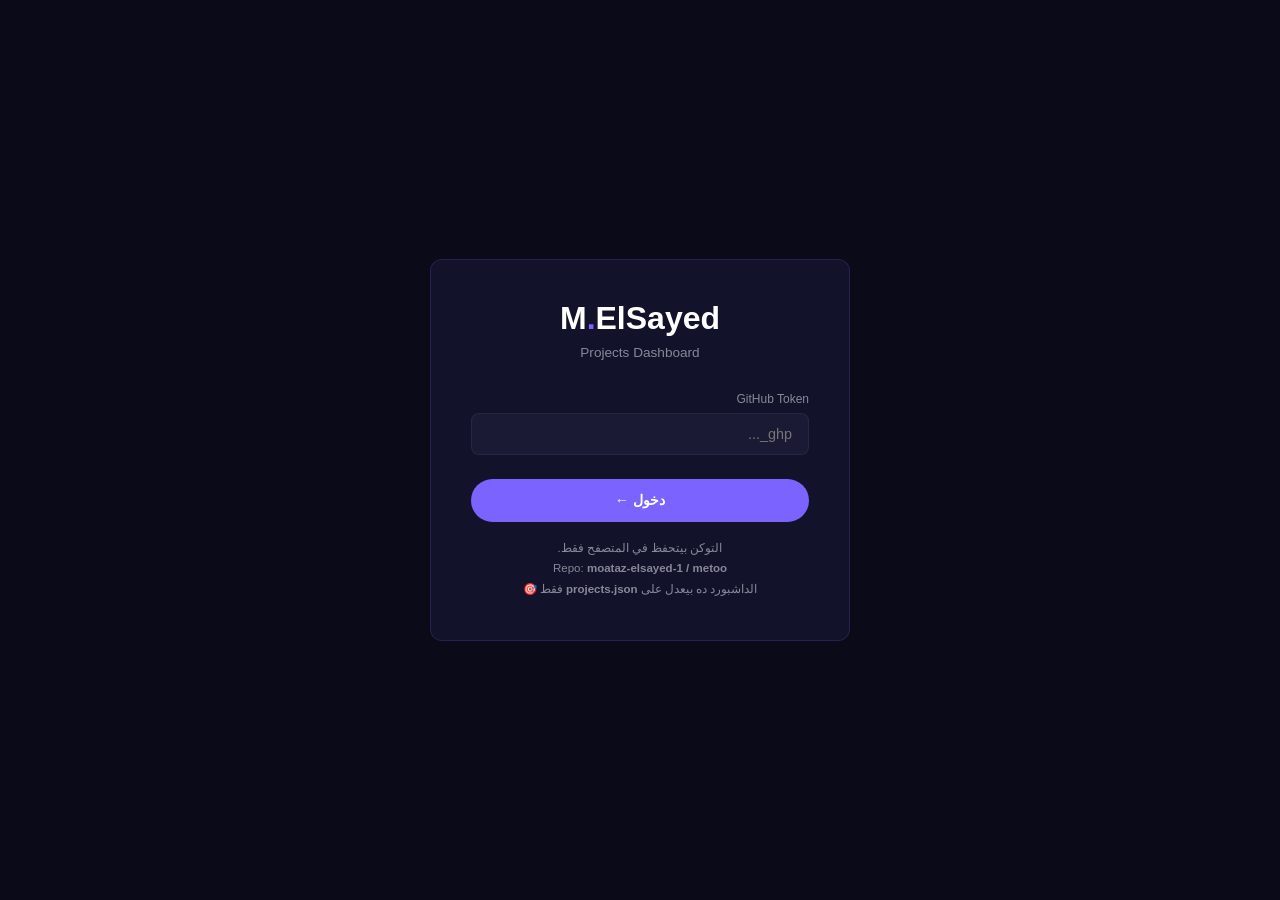
==== commit 4017dc2d: "Update" ====
--- a/admin.html
+++ b/admin.html
@@ -44,6 +44,7 @@
       text-decoration: none
     }
 
+    /* LOCK */
     #lockScreen {
       position: fixed;
       inset: 0;
@@ -133,6 +134,7 @@
       line-height: 1.8
     }
 
+    /* APP */
     .app {
       display: grid;
       grid-template-columns: 220px 1fr;
@@ -173,29 +175,6 @@
       margin-top: .3rem
     }
 
-    .nav-item {
-      display: flex;
-      align-items: center;
-      gap: .75rem;
-      padding: .7rem 1.5rem;
-      font-size: .85rem;
-      color: var(--gray-dim);
-      cursor: pointer;
-      transition: all .2s;
-      border-right: 3px solid transparent
-    }
-
-    .nav-item:hover {
-      color: var(--purple-light);
-      background: var(--purple-dim)
-    }
-
-    .nav-item.active {
-      color: var(--white);
-      background: var(--purple-dim);
-      border-right-color: var(--purple)
-    }
-
     .sidebar-bottom {
       margin-top: auto;
       padding: 1rem 1.5rem;
@@ -224,6 +203,7 @@
       }
     }
 
+    /* MAIN */
     .main {
       padding: 2rem;
       overflow-y: auto;
@@ -248,6 +228,22 @@
       color: var(--purple)
     }
 
+    .main-desc {
+      font-size: .82rem;
+      color: var(--gray-dim);
+      margin-bottom: 1.5rem;
+      background: var(--bg-card);
+      border: 1px solid var(--border-card);
+      border-radius: var(--radius-sm);
+      padding: .75rem 1rem;
+      line-height: 1.7
+    }
+
+    .main-desc strong {
+      color: var(--purple-light)
+    }
+
+    /* DEPLOY BTN */
     .deploy-btn {
       display: inline-flex;
       align-items: center;
@@ -272,6 +268,7 @@
       cursor: not-allowed
     }
 
+    /* TOAST */
     #toast {
       position: fixed;
       top: 1.5rem;
@@ -304,288 +301,43 @@
       border: 1px solid var(--border)
     }
 
-    .card {
-      background: var(--bg-card);
-      border: 1px solid var(--border-card);
-      border-radius: var(--radius);
-      padding: 1.5rem;
-      margin-bottom: 1.25rem
-    }
-
-    .card-title {
-      font-size: .95rem;
-      font-weight: 700;
-      color: var(--purple-light);
-      margin-bottom: 1.25rem
-    }
-
-    .form-group {
-      margin-bottom: 1rem
-    }
-
-    .form-group label {
-      display: block;
-      font-size: .72rem;
-      font-weight: 600;
-      color: var(--gray-dim);
-      letter-spacing: .08em;
-      text-transform: uppercase;
-      margin-bottom: .4rem
-    }
-
-    .form-group input,
-    .form-group textarea {
-      width: 100%;
-      padding: .75rem 1rem;
+    /* LOG */
+    .deploy-log {
       background: var(--bg-raised);
       border: 1px solid var(--border-card);
       border-radius: var(--radius-sm);
-      color: var(--white);
-      font-size: .9rem;
-      outline: none;
-      font-family: var(--font);
-      transition: border-color .2s
-    }
-
-    .form-group input:focus,
-    .form-group textarea:focus {
-      border-color: var(--purple)
-    }
-
-    .form-group textarea {
-      resize: vertical;
-      min-height: 80px
-    }
-
-    .grid-2 {
-      display: grid;
-      grid-template-columns: 1fr 1fr;
-      gap: 1rem
-    }
-
-    .chips-wrap {
-      display: flex;
-      flex-wrap: wrap;
-      gap: .5rem;
-      margin-top: .5rem
-    }
-
-    .chip {
-      font-size: .72rem;
-      font-weight: 600;
-      color: var(--purple-light);
-      background: var(--purple-dim);
-      border: 1px solid var(--border);
-      padding: .25rem .7rem;
-      border-radius: 100px;
-      cursor: pointer
-    }
-
-    .chip:hover {
-      background: rgba(122, 99, 255, .3)
-    }
-
-    .chip-input-row {
-      display: flex;
-      gap: .5rem;
-      margin-top: .5rem
-    }
-
-    .chip-input-row input {
-      flex: 1;
-      padding: .5rem .75rem;
-      background: var(--bg-raised);
-      border: 1px solid var(--border-card);
-      border-radius: var(--radius-sm);
-      color: var(--white);
-      font-size: .82rem;
-      outline: none;
-      font-family: var(--font)
-    }
-
-    .chip-input-row input:focus {
-      border-color: var(--purple)
-    }
-
-    .chip-add-btn {
-      padding: .5rem .9rem;
-      background: var(--purple-dim);
-      border: 1px solid var(--border);
-      border-radius: var(--radius-sm);
-      color: var(--purple-light);
-      font-size: .82rem;
-      cursor: pointer;
-      font-weight: 700
-    }
-
-    .work-card {
-      background: var(--bg-raised);
-      border: 1px solid var(--border-card);
-      border-radius: var(--radius-sm);
-      margin-bottom: .75rem;
-      overflow: hidden
-    }
-
-    .work-card-header {
-      display: flex;
-      align-items: center;
-      justify-content: space-between;
-      padding: .9rem 1.1rem;
-      cursor: pointer;
-      transition: background .2s
-    }
-
-    .work-card-header:hover {
-      background: rgba(122, 99, 255, .06)
-    }
-
-    .work-card-thumb {
-      width: 50px;
-      height: 34px;
-      border-radius: 5px;
-      object-fit: cover;
-      border: 1px solid var(--border-card)
-    }
-
-    .work-card-thumb-placeholder {
-      width: 50px;
-      height: 34px;
-      border-radius: 5px;
-      background: var(--bg-card);
-      border: 1px solid var(--border-card);
-      display: flex;
-      align-items: center;
-      justify-content: center;
-      font-size: .8rem
-    }
-
-    .work-card-info {
-      flex: 1;
-      margin-right: .75rem
-    }
-
-    .work-card-info strong {
-      font-size: .85rem;
+      padding: .75rem 1rem;
+      font-family: monospace;
+      font-size: .75rem;
+      color: var(--gray-dim);
+      max-height: 130px;
+      overflow-y: auto;
+      margin-bottom: 1.5rem;
+      display: none
+    }
+
+    .deploy-log.open {
       display: block
     }
 
-    .work-card-info span {
-      font-size: .72rem;
-      color: var(--gray-dim)
-    }
-
-    .work-card-actions {
-      display: flex;
-      gap: .5rem;
-      align-items: center
-    }
-
-    .work-card-body {
-      padding: 1.1rem;
-      border-top: 1px solid var(--border-card);
-      display: none
-    }
-
-    .work-card-body.open {
-      display: block
-    }
-
-    .link-preview {
-      font-size: .72rem;
-      color: var(--gray-dim);
-      background: var(--bg-card);
-      padding: .4rem .75rem;
-      border-radius: var(--radius-sm);
-      margin-top: .5rem;
-      border: 1px solid var(--border-card)
-    }
-
-    .link-preview span {
+    .log-line {
+      padding: .1rem 0;
+      line-height: 1.5
+    }
+
+    .log-line.ok {
+      color: var(--green)
+    }
+
+    .log-line.err {
+      color: var(--red)
+    }
+
+    .log-line.info {
       color: var(--purple-light)
     }
 
-    .upload-zone {
-      border: 1.5px dashed var(--border);
-      border-radius: var(--radius-sm);
-      padding: 1.5rem;
-      text-align: center;
-      cursor: pointer;
-      transition: all .2s;
-      background: var(--bg-raised);
-      margin-bottom: .75rem
-    }
-
-    .upload-zone:hover,
-    .upload-zone.drag {
-      border-color: var(--purple);
-      background: var(--purple-dim)
-    }
-
-    .upload-zone p {
-      font-size: .8rem;
-      color: var(--gray-dim);
-      margin-top: .5rem
-    }
-
-    .upload-zone small {
-      font-size: .7rem;
-      color: var(--gray-dim);
-      opacity: .6
-    }
-
-    .img-preview-wrap {
-      margin-bottom: .75rem
-    }
-
-    .img-preview {
-      width: 100%;
-      height: 140px;
-      object-fit: cover;
-      border-radius: var(--radius-sm);
-      border: 1px solid var(--border-card);
-      display: block
-    }
-
-    .img-preview-btns {
-      display: flex;
-      gap: .5rem;
-      margin-top: .5rem
-    }
-
-    .stats-grid {
-      display: grid;
-      grid-template-columns: repeat(5, 1fr);
-      gap: .75rem
-    }
-
-    .stat-mini {
-      background: var(--bg-card);
-      border: 1px solid var(--border-card);
-      border-radius: var(--radius-sm);
-      padding: .9rem;
-      text-align: center
-    }
-
-    .stat-mini input {
-      width: 100%;
-      background: transparent;
-      border: none;
-      color: var(--purple);
-      font-weight: 800;
-      text-align: center;
-      outline: none;
-      font-family: var(--font)
-    }
-
-    .stat-mini label {
-      display: block;
-      font-size: .62rem;
-      color: var(--gray-dim);
-      text-transform: uppercase;
-      letter-spacing: .08em;
-      margin-bottom: .3rem
-    }
-
+    /* BUTTONS */
     .btn {
       display: inline-flex;
       align-items: center;
@@ -637,95 +389,241 @@
       font-size: .75rem
     }
 
-    .cs-card {
+    /* WORK CARDS */
+    .work-card {
       background: var(--bg-raised);
       border: 1px solid var(--border-card);
       border-radius: var(--radius-sm);
+      margin-bottom: .75rem;
+      overflow: hidden
+    }
+
+    .work-card-header {
+      display: flex;
+      align-items: center;
+      justify-content: space-between;
+      padding: .9rem 1.1rem;
+      cursor: pointer;
+      transition: background .2s
+    }
+
+    .work-card-header:hover {
+      background: rgba(122, 99, 255, .06)
+    }
+
+    .work-card-thumb {
+      width: 50px;
+      height: 34px;
+      border-radius: 5px;
+      object-fit: cover;
+      border: 1px solid var(--border-card)
+    }
+
+    .work-card-thumb-placeholder {
+      width: 50px;
+      height: 34px;
+      border-radius: 5px;
+      background: var(--bg-card);
+      border: 1px solid var(--border-card);
+      display: flex;
+      align-items: center;
+      justify-content: center;
+      font-size: .8rem
+    }
+
+    .work-card-info {
+      flex: 1;
+      margin-right: .75rem
+    }
+
+    .work-card-info strong {
+      font-size: .85rem;
+      display: block
+    }
+
+    .work-card-info span {
+      font-size: .72rem;
+      color: var(--gray-dim)
+    }
+
+    .work-card-actions {
+      display: flex;
+      gap: .5rem;
+      align-items: center
+    }
+
+    .work-card-body {
       padding: 1.1rem;
-      margin-bottom: .75rem
-    }
-
-    .cs-nums {
-      display: grid;
-      grid-template-columns: repeat(4, 1fr);
-      gap: .75rem;
-      margin-top: .75rem
-    }
-
-    .cs-num-box {
+      border-top: 1px solid var(--border-card);
+      display: none
+    }
+
+    .work-card-body.open {
+      display: block
+    }
+
+    /* FORM */
+    .form-group {
+      margin-bottom: 1rem
+    }
+
+    .form-group label {
+      display: block;
+      font-size: .72rem;
+      font-weight: 600;
+      color: var(--gray-dim);
+      letter-spacing: .08em;
+      text-transform: uppercase;
+      margin-bottom: .4rem
+    }
+
+    .form-group input,
+    .form-group textarea {
+      width: 100%;
+      padding: .75rem 1rem;
       background: var(--bg-card);
       border: 1px solid var(--border-card);
       border-radius: var(--radius-sm);
-      padding: .6rem;
-      text-align: center
-    }
-
-    .cs-num-box label {
-      font-size: .6rem;
-      color: var(--gray-dim);
-      text-transform: uppercase;
-      letter-spacing: .06em;
-      display: block;
-      margin-bottom: .25rem
-    }
-
-    .cs-num-box input {
-      width: 100%;
-      background: transparent;
-      border: none;
-      color: var(--purple);
-      font-size: 1rem;
-      font-weight: 800;
-      text-align: center;
+      color: var(--white);
+      font-size: .9rem;
+      outline: none;
+      font-family: var(--font);
+      transition: border-color .2s
+    }
+
+    .form-group input:focus,
+    .form-group textarea:focus {
+      border-color: var(--purple)
+    }
+
+    .form-group textarea {
+      resize: vertical;
+      min-height: 80px
+    }
+
+    .grid-2 {
+      display: grid;
+      grid-template-columns: 1fr 1fr;
+      gap: 1rem
+    }
+
+    /* CHIPS */
+    .chips-wrap {
+      display: flex;
+      flex-wrap: wrap;
+      gap: .5rem;
+      margin-top: .5rem
+    }
+
+    .chip {
+      font-size: .72rem;
+      font-weight: 600;
+      color: var(--purple-light);
+      background: var(--purple-dim);
+      border: 1px solid var(--border);
+      padding: .25rem .7rem;
+      border-radius: 100px;
+      cursor: pointer
+    }
+
+    .chip:hover {
+      background: rgba(122, 99, 255, .3)
+    }
+
+    .chip-input-row {
+      display: flex;
+      gap: .5rem;
+      margin-top: .5rem
+    }
+
+    .chip-input-row input {
+      flex: 1;
+      padding: .5rem .75rem;
+      background: var(--bg-card);
+      border: 1px solid var(--border-card);
+      border-radius: var(--radius-sm);
+      color: var(--white);
+      font-size: .82rem;
       outline: none;
       font-family: var(--font)
     }
 
-    .services-grid-admin {
-      display: grid;
-      grid-template-columns: repeat(3, 1fr);
-      gap: .75rem
-    }
-
-    .service-admin-card {
+    .chip-input-row input:focus {
+      border-color: var(--purple)
+    }
+
+    .chip-add-btn {
+      padding: .5rem .9rem;
+      background: var(--purple-dim);
+      border: 1px solid var(--border);
+      border-radius: var(--radius-sm);
+      color: var(--purple-light);
+      font-size: .82rem;
+      cursor: pointer;
+      font-weight: 700
+    }
+
+    /* UPLOAD */
+    .upload-zone {
+      border: 1.5px dashed var(--border);
+      border-radius: var(--radius-sm);
+      padding: 1.5rem;
+      text-align: center;
+      cursor: pointer;
+      transition: all .2s;
       background: var(--bg-raised);
+      margin-bottom: .75rem
+    }
+
+    .upload-zone:hover,
+    .upload-zone.drag {
+      border-color: var(--purple);
+      background: var(--purple-dim)
+    }
+
+    .upload-zone p {
+      font-size: .8rem;
+      color: var(--gray-dim);
+      margin-top: .5rem
+    }
+
+    .upload-zone small {
+      font-size: .7rem;
+      color: var(--gray-dim);
+      opacity: .6
+    }
+
+    .img-preview-wrap {
+      margin-bottom: .75rem
+    }
+
+    .img-preview {
+      width: 100%;
+      height: 140px;
+      object-fit: cover;
+      border-radius: var(--radius-sm);
       border: 1px solid var(--border-card);
+      display: block
+    }
+
+    .img-preview-btns {
+      display: flex;
+      gap: .5rem;
+      margin-top: .5rem
+    }
+
+    /* LINK PREVIEW */
+    .link-preview {
+      font-size: .72rem;
+      color: var(--gray-dim);
+      background: var(--bg-card);
+      padding: .4rem .75rem;
       border-radius: var(--radius-sm);
-      padding: .9rem
-    }
-
-    .deploy-log {
-      background: var(--bg-raised);
-      border: 1px solid var(--border-card);
-      border-radius: var(--radius-sm);
-      padding: .75rem 1rem;
-      font-family: monospace;
-      font-size: .75rem;
-      color: var(--gray-dim);
-      max-height: 130px;
-      overflow-y: auto;
-      margin-top: 1rem;
-      display: none
-    }
-
-    .deploy-log.open {
-      display: block
-    }
-
-    .log-line {
-      padding: .1rem 0;
-      line-height: 1.5
-    }
-
-    .log-line.ok {
-      color: var(--green)
-    }
-
-    .log-line.err {
-      color: var(--red)
-    }
-
-    .log-line.info {
+      margin-top: .5rem;
+      border: 1px solid var(--border-card)
+    }
+
+    .link-preview span {
       color: var(--purple-light)
     }
 
@@ -755,387 +653,284 @@
       .grid-2 {
         grid-template-columns: 1fr
       }
-
-      .stats-grid {
-        grid-template-columns: repeat(3, 1fr)
-      }
-
-      .services-grid-admin {
-        grid-template-columns: 1fr 1fr
-      }
     }
   </style>
 </head>
 
 <body>
+
   <div id="toast"></div>
 
+  <!-- LOCK SCREEN -->
   <div id="lockScreen">
     <div class="lock-box">
       <div class="lock-logo">M<span>.</span>ElSayed</div>
-      <p class="lock-subtitle">Admin Dashboard</p>
+      <p class="lock-subtitle">Projects Dashboard</p>
       <div class="lock-field">
         <label>GitHub Token</label>
         <input type="password" id="tokenInput" placeholder="ghp_..." autocomplete="off" />
       </div>
       <button class="lock-btn" onclick="unlock()">دخول ←</button>
       <p class="lock-note">
-        التوكن بيتحفظ في المتصفح فقط وما بيتبعتش لأي سيرفر.<br />
-        Repo: <strong>moataz-elsayed-1 / metoo</strong>
+        التوكن بيتحفظ في المتصفح فقط.<br />
+        Repo: <strong>moataz-elsayed-1 / metoo</strong><br />
+        الداشبورد ده بيعدل على <strong>projects.json</strong> فقط 🎯
       </p>
     </div>
   </div>
 
+  <!-- MAIN APP -->
   <div class="app" id="mainApp" style="display:none">
     <aside class="sidebar">
-      <div class="sidebar-logo">M<span>.</span>ElSayed<div><span class="sidebar-badge">Admin</span></div>
+      <div class="sidebar-logo">
+        M<span>.</span>ElSayed
+        <div><span class="sidebar-badge">Projects</span></div>
       </div>
-      <nav>
-        <div class="nav-item active" onclick="showTab('work')" id="nav-work"><span>💼</span> Work Section</div>
-        <div class="nav-item" onclick="showTab('hero')" id="nav-hero"><span>🏠</span> Hero Section</div>
-        <div class="nav-item" onclick="showTab('stats')" id="nav-stats"><span>📈</span> الإحصائيات</div>
-        <div class="nav-item" onclick="showTab('cs')" id="nav-cs"><span>📊</span> Case Studies</div>
-        <div class="nav-item" onclick="showTab('services')" id="nav-services"><span>⚙️</span> الخدمات</div>
-      </nav>
+      <div style="padding:.5rem 1.5rem">
+        <div
+          style="font-size:.75rem;color:var(--gray-dim);margin-bottom:.5rem;font-weight:600;text-transform:uppercase;letter-spacing:.08em">
+          ملف البيانات</div>
+        <div
+          style="font-size:.78rem;color:var(--purple-light);background:var(--purple-dim);border:1px solid var(--border);border-radius:var(--radius-sm);padding:.5rem .75rem;font-family:monospace">
+          projects.json</div>
+      </div>
       <div class="sidebar-bottom">
         <div style="font-size:.72rem;color:var(--gray-dim);margin-bottom:.5rem"><span class="status-dot"></span>متصل بـ
           GitHub</div>
         <div style="font-size:.7rem;color:var(--gray-dim);opacity:.6">moataz-elsayed-1/metoo</div>
-        <div style="margin-top:.75rem"><button class="btn btn-ghost btn-sm" onclick="logout()"
-            style="width:100%;justify-content:center">تسجيل خروج</button></div>
+        <div style="margin-top:.75rem">
+          <button class="btn btn-ghost btn-sm" onclick="logout()" style="width:100%;justify-content:center">تسجيل
+            خروج</button>
+        </div>
       </div>
     </aside>
 
     <main class="main">
       <div class="main-header">
-        <div class="main-title">لوحة التحكم <span id="tabLabel">— Work Section</span></div>
-        <button class="deploy-btn" id="deployBtn" onclick="deployToGitHub()">🚀 حفظ ونشر على الموقع</button>
+        <div class="main-title">مشاريع <span>My Work</span></div>
+        <button class="deploy-btn" id="deployBtn" onclick="saveToGitHub()">💾 حفظ projects.json</button>
       </div>
+
+      <div class="main-desc">
+        ✅ الداشبورد ده بيعدل على <strong>projects.json</strong> فقط — مش بيبني HTML من الأول.<br />
+        الموقع بيقرأ المشاريع من الـ JSON تلقائياً عند كل تحميل.
+      </div>
+
       <div class="deploy-log" id="deployLog"></div>
 
-      <div id="tab-work">
-        <div
-          style="display:flex;justify-content:space-between;align-items:center;margin-bottom:1rem;flex-wrap:wrap;gap:.75rem">
-          <p style="font-size:.82rem;color:var(--gray-dim)">كل كارد بيتله صورة screenshot تظهر في الـ carousel</p>
-          <button class="btn btn-purple" onclick="addWorkCard()">+ مشروع جديد</button>
-        </div>
-        <div id="workCards"></div>
+      <div
+        style="display:flex;justify-content:space-between;align-items:center;margin-bottom:1rem;flex-wrap:wrap;gap:.75rem">
+        <p style="font-size:.82rem;color:var(--gray-dim)">اضغط على أي مشروع لتعديله</p>
+        <button class="btn btn-purple" onclick="addProject()">+ مشروع جديد</button>
       </div>
 
-      <div id="tab-hero" style="display:none">
-        <div class="card">
-          <div class="card-title">🏠 Hero Section</div>
-          <div class="grid-2">
-            <div class="form-group"><label>الاسم</label><input id="h-name" type="text" /></div>
-            <div class="form-group"><label>الوظيفة</label><input id="h-role" type="text" /></div>
-          </div>
-          <div class="form-group"><label>التاجلاين</label><textarea id="h-tagline" rows="2"></textarea></div>
-          <div class="form-group"><label>الوصف</label><textarea id="h-desc" rows="3"></textarea></div>
-          <div class="grid-2">
-            <div class="form-group"><label>التليفون</label><input id="h-phone" type="text" /></div>
-            <div class="form-group"><label>الإيميل</label><input id="h-email" type="text" /></div>
-            <div class="form-group"><label>ROAS Pill</label><input id="h-roas" type="text" /></div>
-            <div class="form-group"><label>Ad Spend Pill</label><input id="h-spend" type="text" /></div>
-          </div>
-          <div class="form-group"><label>Availability Badge</label><input id="h-avail" type="text" /></div>
-        </div>
-      </div>
-
-      <div id="tab-stats" style="display:none">
-        <div class="card">
-          <div class="card-title">📈 Stats Bar</div>
-          <div class="stats-grid" id="statsGrid"></div>
-        </div>
-      </div>
-
-      <div id="tab-cs" style="display:none">
-        <div id="csCards"></div>
-      </div>
-
-      <div id="tab-services" style="display:none">
-        <div class="card">
-          <div class="card-title" style="display:flex;justify-content:space-between;align-items:center">
-            <span>⚙️ الخدمات</span>
-            <button class="btn btn-ghost btn-sm" onclick="addService()">+ خدمة</button>
-          </div>
-          <div class="services-grid-admin" id="servicesGrid"></div>
-        </div>
-      </div>
+      <div id="projectCards"></div>
     </main>
   </div>
 
   <script>
-    const OWNER = 'moataz-elsayed-1', REPO = 'metoo', FILE = 'index.html';
-    let STATE = {
-      hero: { name: 'Moataz ElSayed', role: 'Media Buyer · Full Stack Developer', tagline: "I Don't Run Ads.\nI Build Performance Systems.", desc: 'Scaling brands with data-driven Facebook & Instagram campaigns. Every strategy, every creative, every dollar — fully accountable', phone: '+20 109 091 6639', email: 'moatazelsayed61@gmail.com', roas: '3×', adSpend: '$20k+', availability: 'Available for new projects' },
-      stats: [{ num: '1+', lbl: 'Years Experience' }, { num: '$20k+', lbl: 'Ad Spend Managed' }, { num: '20+', lbl: 'Campaigns Launched' }, { num: '3×', lbl: 'Average ROAS' }, { num: '3+', lbl: 'Brands Scaled' }],
-      work: [
-        { id: 1, title: 'Bilingual Website Templates — Arab Businesses', desc: 'Clean, bilingual (AR/EN) website templates built for Arab businesses — restaurants, clinics, and more.', link: 'https://payhip.com/MoatazElSayed', btnText: 'Browse Templates →', badge: 'HTML · CSS · JS', chips: ['AR / EN Switch', 'Full RTL Support', 'Mobile Responsive', 'Multiple Niches'], image: '' },
-        { id: 2, title: 'Luxury Automotive — Lead Generation', desc: 'Full-funnel Facebook & Instagram strategy targeting high-income auto buyers.', link: 'case-studies.html', btnText: 'View Full Case Study →', badge: 'Facebook · Instagram', chips: ['640 WhatsApp Conversations', 'Avg. CPL: 18.21 EGP', 'Spend: 16,655 EGP'], image: '' }
-      ],
-      caseStudies: [
-        { id: 1, title: 'Golden Camel — Luxury Cars', subtitle: 'WhatsApp Messaging Conversations Campaign', conversations: '640', reach: '204K', avgCpl: '18.21', bestCpl: '10.89', spend: '16,655.85 EGP' },
-        { id: 2, title: 'Luxotic — Luxury Cars', subtitle: 'WhatsApp Messaging Conversations Campaign', conversations: '536', reach: '125K', avgCpl: '14.01', bestCpl: '8.72', spend: '7,508.47 EGP' }
-      ],
-      services: [
-        { icon: '📘', title: 'Meta Ads Management', desc: 'Full-cycle Facebook & Instagram campaign management.' },
-        { icon: '💬', title: 'WhatsApp Messaging Campaigns', desc: 'Click-to-WhatsApp strategies.' },
-        { icon: '🎯', title: 'Lead Generation Campaigns', desc: 'Precision lead-gen funnels.' },
-        { icon: '🔀', title: 'Full Funnel Strategy', desc: 'TOF → MOF → BOF architecture.' },
-        { icon: '🚀', title: 'Campaign Structuring & Scaling', desc: 'Vertical and horizontal scaling.' },
-        { icon: '🧪', title: 'Creative Testing & Optimization', desc: 'A/B and multivariate testing.' },
-        { icon: '🔍', title: 'Audience Research & Positioning', desc: 'Deep market positioning.' },
-        { icon: '🌐', title: 'Website Development', desc: 'Bilingual AR/EN websites.' }
-      ]
-    };
-    let openCards = {}, TOKEN = '';
-
+    const OWNER = 'moataz-elsayed-1';
+    const REPO = 'metoo';
+    const FILE = 'projects.json';
+
+    let PROJECTS = [];
+    let openCards = {};
+    let TOKEN = '';
+
+    // ─── ESC ───────────────────────────────────────────
     function esc(s) { return String(s || '').replace(/&/g, '&amp;').replace(/</g, '&lt;').replace(/>/g, '&gt;').replace(/"/g, '&quot;'); }
 
+    // ─── TOAST ─────────────────────────────────────────
+    let toastT;
+    function showToast(msg, type = 'info') {
+      const t = document.getElementById('toast');
+      t.textContent = msg; t.className = type; t.style.display = 'block';
+      clearTimeout(toastT); toastT = setTimeout(() => { t.style.display = 'none'; }, 3500);
+    }
+
+    // ─── LOG ───────────────────────────────────────────
+    function log(msg, type = 'info') {
+      const el = document.getElementById('deployLog');
+      el.classList.add('open');
+      const line = document.createElement('div');
+      line.className = 'log-line ' + type;
+      line.textContent = '[' + new Date().toLocaleTimeString('ar') + '] ' + msg;
+      el.appendChild(line); el.scrollTop = el.scrollHeight;
+    }
+
+    // ─── AUTH ──────────────────────────────────────────
     function unlock() {
       const t = document.getElementById('tokenInput').value.trim();
       if (!t || !t.startsWith('ghp_')) { showToast('توكن غير صحيح — لازم يبدأ بـ ghp_', 'error'); return; }
-      TOKEN = t; localStorage.setItem('gh_admin_token', t);
+      TOKEN = t;
+      localStorage.setItem('gh_admin_token', t);
       document.getElementById('lockScreen').style.display = 'none';
       document.getElementById('mainApp').style.display = 'grid';
-      document.getElementById('deployLog').classList.add('open');
-      loadFromStorage();
-      renderAll();
-      showToast('أهلاً بيك يا Moataz 👋', 'info');
-      loadFromGitHub(); // يحمل البيانات الحقيقية من الموقع ويحدث الشاشة
-    }
-    function logout() { localStorage.removeItem('gh_admin_token'); localStorage.removeItem('admin_state'); location.reload(); }
+      loadFromGitHub();
+    }
+
+    function logout() {
+      localStorage.removeItem('gh_admin_token');
+      location.reload();
+    }
+
     window.addEventListener('DOMContentLoaded', () => {
       const saved = localStorage.getItem('gh_admin_token');
       if (saved && saved.startsWith('ghp_')) {
-        TOKEN = saved; document.getElementById('tokenInput').value = saved;
+        TOKEN = saved;
+        document.getElementById('tokenInput').value = saved;
         document.getElementById('lockScreen').style.display = 'none';
         document.getElementById('mainApp').style.display = 'grid';
-        document.getElementById('deployLog').classList.add('open');
-        loadFromStorage();
-        renderAll();
-        loadFromGitHub(); // يحمل البيانات الحقيقية من GitHub
+        loadFromGitHub();
       }
     });
 
-    function saveToStorage() { localStorage.setItem('admin_state', JSON.stringify(STATE)); }
-    function loadFromStorage() { const s = localStorage.getItem('admin_state'); if (s) { try { STATE = JSON.parse(s); } catch (_) { } } }
-
-    // LOAD LIVE STATE FROM GITHUB — مصدر الحقيقة هو الملف على GitHub مش localStorage
+    // ─── LOAD FROM GITHUB ──────────────────────────────
     async function loadFromGitHub() {
       if (!TOKEN) return;
       try {
-        log('جاري قراءة البيانات الحالية من GitHub...', 'info');
-        const res = await fetch(`https://api.github.com/repos/moataz-elsayed-1/metoo/contents/index.html`, {
-          headers: { Authorization: `token ${TOKEN}`, Accept: 'application/vnd.github.v3+json' }
-        });
-        if (!res.ok) return;
+        log('جاري تحميل projects.json من GitHub...', 'info');
+        const res = await fetch(
+          `https://api.github.com/repos/${OWNER}/${REPO}/contents/${FILE}`,
+          { headers: { Authorization: `token ${TOKEN}`, Accept: 'application/vnd.github.v3+json' } }
+        );
+        if (!res.ok) {
+          // الملف مش موجود — ابدأ بقائمة فاضية
+          log('projects.json مش موجود — هيتنشأ عند الحفظ لأول مرة', 'info');
+          PROJECTS = [];
+          renderCards();
+          return;
+        }
         const data = await res.json();
-        const html = decodeURIComponent(escape(atob(data.content.replace(/\n/g, ''))));
-
-        // استخرج البيانات من HTML الحالي
-        const parsed = parseStateFromHTML(html);
-        if (parsed) {
-          // دمج مع localStorage — نأخذ أي حاجة جديدة من localStorage مش موجودة على GitHub
-          const local = localStorage.getItem('admin_state');
-          if (local) {
-            try {
-              const localState = JSON.parse(local);
-              // لو عنده work cards أكتر من GitHub — ضيفهم
-              if (localState.work && localState.work.length > parsed.work.length) {
-                parsed.work = localState.work;
-              }
-              // hero و stats من local لو اتعدلوا
-              if (localState._localVersion > (parsed._localVersion || 0)) {
-                parsed.hero = localState.hero || parsed.hero;
-                parsed.stats = localState.stats || parsed.stats;
-              }
-            } catch (_) { }
+        const content = decodeURIComponent(escape(atob(data.content.replace(/\n/g, ''))));
+        PROJECTS = JSON.parse(content);
+        log('✓ تم تحميل ' + PROJECTS.length + ' مشروع', 'ok');
+        renderCards();
+      } catch (e) {
+        log('خطأ في التحميل: ' + e.message, 'err');
+        showToast('فشل التحميل من GitHub', 'error');
+      }
+    }
+
+    // ─── SAVE TO GITHUB ────────────────────────────────
+    async function saveToGitHub() {
+      if (!TOKEN) { showToast('مفيش توكن', 'error'); return; }
+      const btn = document.getElementById('deployBtn');
+      btn.disabled = true; btn.textContent = '⏳ جاري الحفظ...';
+      document.getElementById('deployLog').innerHTML = '';
+      try {
+        log('جاري تحضير projects.json...', 'info');
+        const content = JSON.stringify(PROJECTS, null, 2);
+        const encoded = btoa(unescape(encodeURIComponent(content)));
+
+        // جيب الـ SHA الحالي (لو الملف موجود)
+        let sha = null;
+        const getRes = await fetch(
+          `https://api.github.com/repos/${OWNER}/${REPO}/contents/${FILE}`,
+          { headers: { Authorization: `token ${TOKEN}`, Accept: 'application/vnd.github.v3+json' } }
+        );
+        if (getRes.ok) {
+          const fileData = await getRes.json();
+          sha = fileData.sha;
+          log('✓ SHA: ' + sha.slice(0, 8) + '...', 'ok');
+        } else {
+          log('الملف جديد — سيتم إنشاؤه', 'info');
+        }
+
+        // ارفع الملف
+        const body = {
+          message: 'projects update: ' + new Date().toLocaleString('ar'),
+          content: encoded
+        };
+        if (sha) body.sha = sha;
+
+        const putRes = await fetch(
+          `https://api.github.com/repos/${OWNER}/${REPO}/contents/${FILE}`,
+          {
+            method: 'PUT',
+            headers: { Authorization: `token ${TOKEN}`, Accept: 'application/vnd.github.v3+json', 'Content-Type': 'application/json' },
+            body: JSON.stringify(body)
           }
-          STATE = parsed;
-          saveToStorage();
-          renderAll();
-          log('✓ تم تحميل البيانات من GitHub', 'ok');
-        }
-      } catch (e) {
-        log('تعذر قراءة GitHub — تم استخدام البيانات المحلية', 'info');
+        );
+        if (!putRes.ok) { const e = await putRes.json(); throw new Error(e.message || 'فشل الرفع'); }
+
+        log('✓ تم حفظ projects.json على GitHub!', 'ok');
+        log('🌐 الموقع هيعرض التغييرات فوراً بدون deploy', 'info');
+        showToast('✓ تم الحفظ! الموقع هيتحدث تلقائياً 🎯', 'success');
+
+      } catch (err) {
+        log('✗ خطأ: ' + err.message, 'err');
+        showToast('خطأ: ' + err.message, 'error');
+      } finally {
+        btn.disabled = false; btn.textContent = '💾 حفظ projects.json';
       }
     }
 
-    function parseStateFromHTML(html) {
-      try {
-        const parser = new DOMParser();
-        const doc = parser.parseFromString(html, 'text/html');
-        const parsed = { ...STATE };
-
-        // استخرج Work Cards
-        const cards = doc.querySelectorAll('.case-single-wrap');
-        if (cards.length > 0) {
-          parsed.work = Array.from(cards).map((card, i) => {
-            const title = card.querySelector('.case-title-big')?.textContent?.trim() || '';
-            const desc = card.querySelector('.case-desc-big')?.textContent?.trim() || '';
-            const link = card.querySelector('.case-footer-big a')?.getAttribute('href') || '';
-            const btnText = card.querySelector('.case-footer-big a')?.textContent?.trim() || '';
-            const badge = card.querySelector('.case-platform-badge')?.textContent?.trim() || '';
-            const chipEls = card.querySelectorAll('.result-chip');
-            const chips = Array.from(chipEls).map(c => c.textContent.trim());
-            const imgEl = card.querySelector('.case-thumb-big img');
-            const image = imgEl ? imgEl.getAttribute('src') : '';
-            return { id: i + 1, title, desc, link, btnText, badge, chips, image };
-          });
-        }
-
-        // استخرج Stats
-        const statItems = doc.querySelectorAll('.stat-item');
-        if (statItems.length > 0) {
-          parsed.stats = Array.from(statItems).map(s => ({
-            num: s.querySelector('.s-num')?.textContent?.trim() || '',
-            lbl: s.querySelector('.s-lbl')?.textContent?.trim() || ''
-          }));
-        }
-
-        // استخرج Hero
-        const heroName = doc.querySelector('.hero-name')?.textContent?.trim() || '';
-        if (heroName) parsed.hero.name = heroName;
-        const heroRole = doc.querySelector('.hero-role')?.textContent?.trim() || '';
-        if (heroRole) parsed.hero.role = heroRole;
-        const heroDesc = doc.querySelector('.hero-desc')?.textContent?.trim() || '';
-        if (heroDesc) parsed.hero.desc = heroDesc;
-        const phone = doc.querySelector('.contact-chip span')?.textContent?.trim() || '';
-        if (phone) parsed.hero.phone = phone;
-        const avail = doc.querySelector('.availability')?.textContent?.trim() || '';
-        if (avail) parsed.hero.availability = avail;
-        const roas = doc.querySelector('.stat-pill-1 .sp-num')?.textContent?.trim() || '';
-        if (roas) parsed.hero.roas = roas;
-        const spend = doc.querySelector('.stat-pill-2 .sp-num')?.textContent?.trim() || '';
-        if (spend) parsed.hero.adSpend = spend;
-
-        // استخرج Services
-        const serviceCards = doc.querySelectorAll('.service-card');
-        if (serviceCards.length > 0) {
-          parsed.services = Array.from(serviceCards).map(s => ({
-            icon: s.querySelector('.service-icon')?.textContent?.trim() || '',
-            title: s.querySelector('.service-title')?.textContent?.trim() || '',
-            desc: s.querySelector('.service-desc')?.textContent?.trim() || ''
-          }));
-        }
-
-        return parsed;
-      } catch (e) {
-        return null;
-      }
-    }
-
-    // TABS
-    const TABS = ['work', 'hero', 'stats', 'cs', 'services'];
-    const LABELS = { work: 'Work Section', hero: 'Hero Section', stats: 'الإحصائيات', cs: 'Case Studies', services: 'الخدمات' };
-    function showTab(name) {
-      TABS.forEach(t => { document.getElementById('tab-' + t).style.display = t === name ? 'block' : 'none'; document.getElementById('nav-' + t).classList.toggle('active', t === name); });
-      document.getElementById('tabLabel').textContent = '— ' + LABELS[name];
-      if (name === 'stats') renderStats(); if (name === 'cs') renderCS(); if (name === 'services') renderServices();
-    }
-
-    let toastT;
-    function showToast(msg, type = 'info') { const t = document.getElementById('toast'); t.textContent = msg; t.className = type; t.style.display = 'block'; clearTimeout(toastT); toastT = setTimeout(() => { t.style.display = 'none'; }, 3500); }
-
-    function log(msg, type = 'info') {
-      const el = document.getElementById('deployLog'); el.classList.add('open');
-      const line = document.createElement('div'); line.className = 'log-line ' + type;
-      line.textContent = '[' + new Date().toLocaleTimeString('ar') + '] ' + msg;
-      el.appendChild(line); el.scrollTop = el.scrollHeight;
-    }
-
-    function renderAll() { renderWorkCards(); renderHero(); renderStats(); renderCS(); renderServices(); }
-
-    // HERO
-    function renderHero() {
-      const h = STATE.hero;
-      const map = { name: 'name', role: 'role', tagline: 'tagline', desc: 'desc', phone: 'phone', email: 'email', roas: 'roas', spend: 'adSpend', avail: 'availability' };
-      Object.entries(map).forEach(([k, sk]) => {
-        const el = document.getElementById('h-' + k);
-        if (el) { el.value = h[sk] || ''; el.oninput = e => { STATE.hero[sk] = e.target.value; saveToStorage(); }; }
-      });
-    }
-
-    // STATS
-    function renderStats() {
-      document.getElementById('statsGrid').innerHTML = STATE.stats.map((s, i) => `
-    <div class="stat-mini">
-      <label>${s.lbl}</label>
-      <input value="${esc(s.num)}" style="font-size:1.2rem" oninput="STATE.stats[${i}].num=this.value;saveToStorage()"/>
-      <input value="${esc(s.lbl)}" style="font-size:.65rem;color:var(--gray-dim);margin-top:.25rem" oninput="STATE.stats[${i}].lbl=this.value;saveToStorage()"/>
-    </div>`).join('');
-    }
-
-    // CASE STUDIES
-    function renderCS() {
-      document.getElementById('csCards').innerHTML = STATE.caseStudies.map((cs, i) => `
-    <div class="cs-card">
-      <div class="grid-2">
-        <div class="form-group"><label>العنوان</label><input value="${esc(cs.title)}" oninput="STATE.caseStudies[${i}].title=this.value;saveToStorage()"/></div>
-        <div class="form-group"><label>Subtitle</label><input value="${esc(cs.subtitle)}" oninput="STATE.caseStudies[${i}].subtitle=this.value;saveToStorage()"/></div>
-      </div>
-      <div class="form-group"><label>Total Spend</label><input value="${esc(cs.spend)}" oninput="STATE.caseStudies[${i}].spend=this.value;saveToStorage()"/></div>
-      <div class="cs-nums">
-        <div class="cs-num-box"><label>محادثات</label><input value="${esc(cs.conversations)}" oninput="STATE.caseStudies[${i}].conversations=this.value;saveToStorage()"/></div>
-        <div class="cs-num-box"><label>Reach</label><input value="${esc(cs.reach)}" oninput="STATE.caseStudies[${i}].reach=this.value;saveToStorage()"/></div>
-        <div class="cs-num-box"><label>Avg CPL</label><input value="${esc(cs.avgCpl)}" oninput="STATE.caseStudies[${i}].avgCpl=this.value;saveToStorage()"/></div>
-        <div class="cs-num-box"><label>Best CPL</label><input value="${esc(cs.bestCpl)}" oninput="STATE.caseStudies[${i}].bestCpl=this.value;saveToStorage()"/></div>
-      </div>
-    </div>`).join('');
-    }
-
-    // SERVICES
-    function renderServices() {
-      document.getElementById('servicesGrid').innerHTML = STATE.services.map((s, i) => `
-    <div class="service-admin-card">
-      <div style="display:flex;justify-content:space-between;align-items:center;margin-bottom:.6rem">
-        <input type="text" value="${s.icon}" oninput="STATE.services[${i}].icon=this.value;saveToStorage()" style="width:42px;font-size:1.3rem;text-align:center;background:var(--bg-card);border:1px solid var(--border-card);border-radius:6px;padding:.25rem;outline:none;color:var(--white)"/>
-        <button class="btn btn-danger" onclick="removeService(${i})">✕</button>
-      </div>
-      <div class="form-group"><label>العنوان</label><input value="${esc(s.title)}" oninput="STATE.services[${i}].title=this.value;saveToStorage()"/></div>
-      <div class="form-group"><label>الوصف</label><textarea rows="2" oninput="STATE.services[${i}].desc=this.value;saveToStorage()">${esc(s.desc)}</textarea></div>
-    </div>`).join('');
-    }
-    function addService() { STATE.services.push({ icon: '⭐', title: 'خدمة جديدة', desc: '' }); saveToStorage(); renderServices(); }
-    function removeService(i) { STATE.services.splice(i, 1); saveToStorage(); renderServices(); }
-
-    // WORK CARDS
-    function renderWorkCards() {
-      const g = document.getElementById('workCards'); g.innerHTML = '';
-      STATE.work.forEach((item) => {
-        const div = document.createElement('div'); div.className = 'work-card'; div.id = 'wc-' + item.id;
+    // ─── RENDER CARDS ──────────────────────────────────
+    function renderCards() {
+      const g = document.getElementById('projectCards');
+      g.innerHTML = '';
+      PROJECTS.forEach((item, idx) => {
+        const div = document.createElement('div');
+        div.className = 'work-card';
+        div.id = 'pc-' + item.id;
         const isOpen = openCards[item.id];
+
+        const thumbHTML = item.image && item.image.startsWith('data:')
+          ? `<img class="work-card-thumb" src="${item.image}" alt=""/>`
+          : item.image
+            ? `<div class="work-card-thumb" style="display:flex;align-items:center;justify-content:center;font-size:.6rem;color:var(--gray-dim);background:var(--bg-card);border:1px solid var(--border-card);border-radius:5px;">${item.image}</div>`
+            : `<div class="work-card-thumb-placeholder">🖼️</div>`;
+
         div.innerHTML = `
       <div class="work-card-header" onclick="toggleCard(${item.id})">
-        ${item.image ? `<img class="work-card-thumb" src="${item.image}" alt=""/>` : `<div class="work-card-thumb-placeholder">🖼️</div>`}
+        ${thumbHTML}
         <div class="work-card-info" style="margin-right:.75rem">
           <strong>${esc(item.title) || 'بدون عنوان'}</strong>
           <span>${esc(item.badge) || '—'}</span>
         </div>
         <div class="work-card-actions">
           <span style="font-size:.7rem;color:var(--gray-dim)">${isOpen ? '▲' : '▼'}</span>
-          <button class="btn btn-danger" onclick="event.stopPropagation();removeWork(${item.id})">حذف</button>
+          <button class="btn btn-danger" onclick="event.stopPropagation();removeProject(${item.id})">حذف</button>
         </div>
       </div>
       <div class="work-card-body ${isOpen ? 'open' : ''}">
         <input type="file" accept="image/*" id="file-${item.id}" style="display:none" onchange="handleFile(event,${item.id})"/>
-        ${item.image
-            ? `<div class="img-preview-wrap"><img class="img-preview" src="${item.image}" alt=""/><div class="img-preview-btns"><button class="btn btn-ghost btn-sm" onclick="triggerUpload(${item.id})">تغيير الصورة</button><button class="btn btn-danger btn-sm" onclick="removeImg(${item.id})">حذف الصورة</button></div></div>`
-            : `<div class="upload-zone" onclick="triggerUpload(${item.id})" ondragover="event.preventDefault();this.classList.add('drag')" ondragleave="this.classList.remove('drag')" ondrop="handleDrop(event,${item.id})"><div style="font-size:2rem">🖼️</div><p>اضغط أو اسحب صورة الـ Screenshot</p><small>PNG · JPG · WebP</small></div>`}
+
+        ${item.image && item.image.startsWith('data:')
+            ? `<div class="img-preview-wrap">
+               <img class="img-preview" src="${item.image}" alt=""/>
+               <div class="img-preview-btns">
+                 <button class="btn btn-ghost btn-sm" onclick="triggerUpload(${item.id})">تغيير الصورة</button>
+                 <button class="btn btn-danger btn-sm" onclick="removeImg(${item.id})">حذف الصورة</button>
+               </div>
+             </div>`
+            : `<div class="upload-zone" onclick="triggerUpload(${item.id})"
+                ondragover="event.preventDefault();this.classList.add('drag')"
+                ondragleave="this.classList.remove('drag')"
+                ondrop="handleDrop(event,${item.id})">
+               <div style="font-size:2rem">🖼️</div>
+               <p>${item.image ? '📁 ' + item.image + ' — ارفع base64 لتبديلها' : 'اضغط أو اسحب صورة'}</p>
+               <small>PNG · JPG · WebP</small>
+             </div>`
+          }
+
         <div class="grid-2">
-          <div class="form-group"><label>العنوان</label><input value="${esc(item.title)}" oninput="updateWork(${item.id},'title',this.value)"/></div>
-          <div class="form-group"><label>Badge</label><input value="${esc(item.badge)}" oninput="updateWork(${item.id},'badge',this.value)"/></div>
+          <div class="form-group"><label>العنوان</label><input value="${esc(item.title)}" oninput="update(${item.id},'title',this.value)"/></div>
+          <div class="form-group"><label>Badge</label><input value="${esc(item.badge)}" oninput="update(${item.id},'badge',this.value)"/></div>
         </div>
-        <div class="form-group"><label>الوصف</label><textarea rows="3" oninput="updateWork(${item.id},'desc',this.value)">${esc(item.desc)}</textarea></div>
+        <div class="form-group"><label>الوصف</label><textarea rows="3" oninput="update(${item.id},'desc',this.value)">${esc(item.desc)}</textarea></div>
         <div class="grid-2">
-          <div class="form-group"><label>الرابط</label><input value="${esc(item.link)}" oninput="updateWork(${item.id},'link',this.value)"/></div>
-          <div class="form-group"><label>نص الزرار</label><input value="${esc(item.btnText)}" oninput="updateWork(${item.id},'btnText',this.value)"/></div>
+          <div class="form-group"><label>الرابط</label><input value="${esc(item.link)}" oninput="update(${item.id},'link',this.value)"/></div>
+          <div class="form-group"><label>نص الزرار</label><input value="${esc(item.btnText)}" oninput="update(${item.id},'btnText',this.value)"/></div>
         </div>
         <div class="form-group">
           <label>الـ Chips</label>
           <div class="chips-wrap">${(item.chips || []).map((c, ci) => `<span class="chip" onclick="removeChip(${item.id},${ci})">${esc(c)} ✕</span>`).join('')}</div>
-          <div class="chip-input-row"><input id="chip-inp-${item.id}" placeholder="اكتب chip واضغط Enter" onkeydown="if(event.key==='Enter')addChip(${item.id})"/><button class="chip-add-btn" onclick="addChip(${item.id})">+</button></div>
+          <div class="chip-input-row">
+            <input id="chip-inp-${item.id}" placeholder="اكتب chip واضغط Enter" onkeydown="if(event.key==='Enter')addChip(${item.id})"/>
+            <button class="chip-add-btn" onclick="addChip(${item.id})">+</button>
+          </div>
         </div>
         <div class="link-preview">🔗 الزرار "<strong>${esc(item.btnText)}</strong>" هيروح على: <span>${esc(item.link)}</span></div>
       </div>`;
@@ -1143,312 +938,62 @@
       });
     }
 
-    function toggleCard(id) { openCards[id] = !openCards[id]; renderWorkCards(); }
-    function updateWork(id, f, v) { const i = STATE.work.findIndex(w => w.id === id); if (i > -1) { STATE.work[i][f] = v; saveToStorage(); } }
-    function removeWork(id) { STATE.work = STATE.work.filter(w => w.id !== id); delete openCards[id]; saveToStorage(); renderWorkCards(); }
-    function addWorkCard() { const id = Date.now(); STATE.work.push({ id, title: 'مشروع جديد', desc: '', link: 'https://', btnText: 'View Project →', badge: '', chips: [], image: '' }); openCards[id] = true; saveToStorage(); renderWorkCards(); document.getElementById('wc-' + id)?.scrollIntoView({ behavior: 'smooth' }); }
-    function addChip(id) { const inp = document.getElementById('chip-inp-' + id); if (!inp || !inp.value.trim()) return; const i = STATE.work.findIndex(w => w.id === id); if (i > -1) { STATE.work[i].chips = [...(STATE.work[i].chips || []), inp.value.trim()]; saveToStorage(); } inp.value = ''; renderWorkCards(); }
-    function removeChip(id, ci) { const i = STATE.work.findIndex(w => w.id === id); if (i > -1) { STATE.work[i].chips.splice(ci, 1); saveToStorage(); } renderWorkCards(); }
+    // ─── CARD ACTIONS ──────────────────────────────────
+    function toggleCard(id) { openCards[id] = !openCards[id]; renderCards(); }
+
+    function update(id, field, val) {
+      const i = PROJECTS.findIndex(p => p.id === id);
+      if (i > -1) { PROJECTS[i][field] = val; }
+    }
+
+    function removeProject(id) {
+      if (!confirm('تأكيد حذف المشروع؟')) return;
+      PROJECTS = PROJECTS.filter(p => p.id !== id);
+      delete openCards[id];
+      renderCards();
+    }
+
+    function addProject() {
+      const id = Date.now();
+      PROJECTS.push({ id, title: 'مشروع جديد', desc: '', badge: '', chips: [], link: 'https://', btnText: 'View Project →', image: '' });
+      openCards[id] = true;
+      renderCards();
+      document.getElementById('pc-' + id)?.scrollIntoView({ behavior: 'smooth' });
+    }
+
+    function addChip(id) {
+      const inp = document.getElementById('chip-inp-' + id);
+      if (!inp || !inp.value.trim()) return;
+      const i = PROJECTS.findIndex(p => p.id === id);
+      if (i > -1) { PROJECTS[i].chips = [...(PROJECTS[i].chips || []), inp.value.trim()]; }
+      inp.value = '';
+      renderCards();
+    }
+
+    function removeChip(id, ci) {
+      const i = PROJECTS.findIndex(p => p.id === id);
+      if (i > -1) { PROJECTS[i].chips.splice(ci, 1); }
+      renderCards();
+    }
+
     function triggerUpload(id) { document.getElementById('file-' + id)?.click(); }
     function handleFile(e, id) { const f = e.target.files[0]; if (f) processImage(f, id); }
     function handleDrop(e, id) { e.preventDefault(); e.currentTarget.classList.remove('drag'); const f = e.dataTransfer.files[0]; if (f) processImage(f, id); }
     function processImage(file, id) {
       if (!file.type.startsWith('image/')) { showToast('الملف ده مش صورة', 'error'); return; }
       const reader = new FileReader();
-      reader.onload = ev => { const i = STATE.work.findIndex(w => w.id === id); if (i > -1) { STATE.work[i].image = ev.target.result; saveToStorage(); } renderWorkCards(); showToast('✓ تم رفع الصورة', 'info'); };
+      reader.onload = ev => {
+        const i = PROJECTS.findIndex(p => p.id === id);
+        if (i > -1) { PROJECTS[i].image = ev.target.result; }
+        renderCards();
+        showToast('✓ تم رفع الصورة — لا تنسى الحفظ', 'info');
+      };
       reader.readAsDataURL(file);
     }
-    function removeImg(id) { const i = STATE.work.findIndex(w => w.id === id); if (i > -1) { STATE.work[i].image = ''; saveToStorage(); } renderWorkCards(); }
-
-    // GENERATE HTML
-    function generateHTML() {
-      const h = STATE.hero;
-      const workCards = STATE.work.map(item => {
-        const chips = (item.chips || []).map(c => `<span class="result-chip">${esc(c)}</span>`).join('\n                ');
-        const thumb = item.image ? `<img src="${item.image}" alt="${esc(item.title)}" style="width:100%;height:100%;object-fit:cover;position:absolute;inset:0"/>` : `<!-- لا توجد صورة -->`;
-        return `        <div class="case-single-wrap">
-          <div class="case-card-big">
-            <div class="case-thumb-big" style="position:relative;overflow:hidden;">
-              ${thumb}
-              <span class="case-platform-badge">${esc(item.badge)}</span>
-            </div>
-            <div class="case-body-big">
-              <h3 class="case-title-big">${esc(item.title)}</h3>
-              <p class="case-desc-big">${esc(item.desc)}</p>
-              <div class="case-results-big">${chips}</div>
-            </div>
-            <div class="case-footer-big">
-              <a href="${esc(item.link)}" target="_blank" class="btn btn-purple">${esc(item.btnText)}</a>
-            </div>
-          </div>
-        </div>`;
-      }).join('\n');
-
-      const statsHTML = STATE.stats.map(s => `<div class="stat-item"><div class="s-num">${esc(s.num)}</div><div class="s-lbl">${esc(s.lbl)}</div></div>`).join('\n        <div class="stat-divider"></div>\n        ');
-      const servicesHTML = STATE.services.map(s => `<div class="service-card reveal"><div class="service-icon">${s.icon}</div><h3 class="service-title">${esc(s.title)}</h3><p class="service-desc">${esc(s.desc)}</p></div>`).join('\n        ');
-
-      return `<!DOCTYPE html>
-<html lang="en">
-<head>
-  <link rel="icon" type="image/png" href="favicon.png">
-  <meta charset="UTF-8" />
-  <meta name="viewport" content="width=device-width, initial-scale=1.0" />
-  <title>Moataz ElSayed – Media Buyer &amp; Full Stack Developer</title>
-  <meta name="google-site-verification" content="90o9MLkuCFx5QtkCwwcJfSA5UEPqp0JXamRcUK-8F-g" />
-  <script async src="https://www.googletagmanager.com/gtag/js?id=G-5K7PLZEYGE"><\/script>
-  <script>window.dataLayer=window.dataLayer||[];function gtag(){dataLayer.push(arguments);}gtag('js',new Date());gtag('config','G-5K7PLZEYGE');<\/script>
-  <meta name="description" content="Moataz ElSayed – Media Buyer, Meta Ads Specialist &amp; Web Developer in Egypt." />
-  <meta name="author" content="Moataz ElSayed" />
-  <meta name="robots" content="index, follow" />
-  <link rel="preconnect" href="https://fonts.googleapis.com" />
-  <link rel="preconnect" href="https://fonts.gstatic.com" crossorigin />
-  <link href="https://fonts.googleapis.com/css2?family=Syne:wght@400;600;700;800&family=Inter:wght@300;400;500;600&display=swap" rel="stylesheet" />
-  <link rel="stylesheet" href="Style.css" />
-</head>
-<body>
-  <a href="https://wa.me/+201090916639, '')}" target="_blank" class="wa-float" aria-label="Chat on WhatsApp">
-    <div class="wa-float-pulse"></div>
-    <svg xmlns="http://www.w3.org/2000/svg" viewBox="0 0 24 24" fill="white"><path d="M17.472 14.382c-.297-.149-1.758-.867-2.03-.967-.273-.099-.471-.148-.67.15-.197.297-.767.966-.94 1.164-.173.199-.347.223-.644.075-.297-.15-1.255-.463-2.39-1.475-.883-.788-1.48-1.761-1.653-2.059-.173-.297-.018-.458.13-.606.134-.133.298-.347.446-.52.149-.174.198-.298.298-.497.099-.198.05-.371-.025-.52-.075-.149-.669-1.612-.916-2.207-.242-.579-.487-.5-.669-.51-.173-.008-.371-.01-.57-.01-.198 0-.52.074-.792.372-.272.297-1.04 1.016-1.04 2.479 0 1.462 1.065 2.875 1.213 3.074.149.198 2.096 3.2 5.077 4.487.709.306 1.262.489 1.694.625.712.227 1.36.195 1.871.118.571-.085 1.758-.719 2.006-1.413.248-.694.248-1.289.173-1.413-.074-.124-.272-.198-.57-.347m-5.421 7.403h-.004a9.87 9.87 0 01-5.031-1.378l-.361-.214-3.741.982.998-3.648-.235-.374a9.86 9.86 0 01-1.51-5.26c.001-5.45 4.436-9.884 9.888-9.884 2.64 0 5.122 1.03 6.988 2.898a9.825 9.825 0 012.893 6.994c-.003 5.45-4.437 9.884-9.885 9.884m8.413-18.297A11.815 11.815 0 0012.05 0C5.495 0 .16 5.335.157 11.892c0 2.096.547 4.142 1.588 5.945L.057 24l6.305-1.654a11.882 11.882 0 005.683 1.448h.005c6.554 0 11.89-5.335 11.893-11.893a11.821 11.821 0 00-3.48-8.413Z"/></svg>
-  </a>
-  <nav id="navbar">
-    <div class="container nav-inner">
-      <div class="nav-logo">M<span>.</span>ElSayed</div>
-      <ul class="nav-links" id="navLinks">
-        <li><a href="#hero">Home</a></li><li><a href="#about">About</a></li>
-        <li><a href="#services">Services</a></li><li><a href="#case-studies">Work</a></li>
-        <li><a href="#why">Why Me</a></li><li><a href="#contact">Contact</a></li>
-      </ul>
-      <div class="nav-right">
-        <a href="https://drive.google.com/file/d/1mPAg79rY9MKovzQwKfAWWr3Ou65DOAGJ/view?usp=sharing" target="_blank" class="btn-cv">My CV</a>
-        <a href="#contact" class="btn btn-purple">Hire Me</a>
-        <button class="hamburger" id="hamburger"><span></span><span></span><span></span></button>
-      </div>
-    </div>
-  </nav>
-  <section id="hero">
-    <div class="blob blob-1"></div>
-    <div class="blob blob-2"></div>
-    <div class="container">
-      <div class="hero-inner">
-        <div class="hero-text">
-          <div class="availability">Available for new projects</div>
-          <p class="hero-role">Media Buyer &nbsp;·&nbsp; Full Stack Developer</p>
-          <h1 class="hero-name"><span class="grad">Moataz</span><br>ElSayed</h1>
-          <p class="hero-tagline">I Don't Run Ads.<br>I Build Performance Systems.</p>
-          <p class="hero-desc">Scaling brands with data-driven Facebook & Instagram campaigns. Every strategy, every
-            creative, every dollar — fully accountable</p>
-          <div class="hero-contact-row">
-            <div class="contact-chip">
-              <div class="chip-icon">📞</div><span>+20 109 091 6639</span>
-            </div>
-            <div class="contact-chip">
-              <div class="chip-icon">✉️</div>
-              <span>
-                <a href="mailto:moatazelsayed61@gmail.com">moatazelsayed61@gmail.com</a>
-              </span>
-            </div>
-          </div>
-          <div class="hero-cta">
-            <a href="#contact" class="btn btn-purple">Contact me<svg xmlns="http://www.w3.org/2000/svg" width="16"
-                height="16" fill="none" stroke="currentColor" stroke-width="2.5" viewBox="0 0 24 24">
-                <path d="M5 12h14M12 5l7 7-7 7" />
-              </svg></a>
-            <a href="#case-studies" class="btn btn-ghost">View My Work</a>
-          </div>
-        </div>
-        <div class="hero-photo-wrap">
-          <div class="hero-photo">
-            <img src="NEW.png" alt="Moataz ElSayed" />
-          </div>
-
-          <div class="corner corner-tl"></div>
-          <div class="corner corner-tr"></div>
-          <div class="corner corner-bl"></div>
-          <div class="corner corner-br"></div>
-          <div class="stat-pill stat-pill-1">
-            <div class="sp-icon">🎯</div>
-            <div>
-              <div class="sp-num">3×</div>
-              <div class="sp-lbl">Avg. ROAS</div>
-            </div>
-          </div>
-          <div class="stat-pill stat-pill-2">
-            <div class="sp-icon">📈</div>
-            <div>
-              <div class="sp-num">$2M+</div>
-              <div class="sp-lbl">Ad Spend</div>
-            </div>
-          </div>
-        </div>
-      </div>
-    </div>
-  </section>
-  <section id="about"><div class="container"><div class="about-grid">
-    <div class="reveal">
-      <div class="tag">✦ About Me</div>
-      <h2 class="section-title">Performance Over <span>Everything</span></h2>
-      <div style="width:48px;height:3px;background:linear-gradient(90deg,var(--purple),transparent);border-radius:2px;margin:1rem 0 1.75rem"></div>
-      <p class="about-highlight">I help brands scale through structured, data-driven paid advertising systems — not random campaigns</p>
-      <div class="about-body">
-        <p>As a Media Buyer in Meta Ads (Facebook &amp; Instagram), I focus on building full-funnel strategies that turn attention into measurable revenue. My approach is analytical, testing-based, and ROI-oriented.</p>
-        <p>My core strengths include <strong>Full Funnel Strategy (TOF → MOF → BOF)</strong>, campaign structuring and scaling frameworks, creative testing systems, audience research and market positioning, and budget optimization based strictly on performance metrics. I maintain a deep focus on <strong>ROAS, CAC, CTR, and Conversion Rate</strong> to ensure campaigns are not just active — but profitable.</p>
-        <p>With a background in <strong>Management Information Systems (MIS)</strong>, I combine marketing strategy with technical logic and analytical thinking. I specialize in <strong>Full Stack Web Development</strong> building and integrating websites, funnels, and tracking systems to support high-performing marketing campaigns and turn data into actionable results</p>
-      </div>
-      <div class="about-tagline">I don't run ads.<br>I build performance systems.</div>
-    </div>
-    <div class="about-cards reveal">
-      <div class="about-card"><div class="about-card-icon">📊</div><div><h4>ROAS · CAC · CTR · CVR</h4><p>Every campaign is measured against the metrics that actually matter to business growth.</p></div></div>
-      <div class="about-card"><div class="about-card-icon">🔀</div><div><h4>Full Funnel: TOF → MOF → BOF</h4><p>I architect complete funnel strategies — not isolated ad sets — for predictable, scalable results.</p></div></div>
-      <div class="about-card"><div class="about-card-icon">🧪</div><div><h4>Testing-Based Optimization</h4><p>Systematic creative and audience testing ensures every budget decision is backed by real data.</p></div></div>
-      <div class="about-card"><div class="about-card-icon">🎓</div><div><h4>MIS Background + Full Stack Development</h4><p>MIS foundation + Full Stack development to build, optimize, and integrate websites, funnels, and tracking systems.</p></div></div>
-      <div class="about-card"><div class="about-card-icon">🚀</div><div><h4>Scaling Frameworks</h4><p>Proven vertical and horizontal scaling methods that multiply profitable campaigns without breaking performance.</p></div></div>
-    </div>
-  </div></div></section>
-  <section id="stats"><div class="container"><div class="stats-inner">
-    ${statsHTML}
-  </div></div></section>
-  <section id="services"><div class="container">
-    <div class="section-header reveal"><div class="tag">✦ What I Do</div><h2 class="section-title">Services Built for <span>Results</span></h2><p class="section-sub">Every service is engineered to move the needle — not just spend budget.</p></div>
-    <div class="services-grid">${servicesHTML}</div>
-  </div></section>
-  <section id="case-studies"><div class="container">
-    <div class="section-header reveal" style="text-align:left;max-width:none;display:flex;align-items:flex-end;justify-content:space-between;flex-wrap:wrap;gap:1rem;margin-bottom:2.5rem;">
-      <div><div class="tag">✦ Work &amp; Products</div><h2 class="section-title">Campaigns &amp; <span>Digital Products</span></h2></div>
-      <a href="case-studies.html" class="btn btn-ghost reveal">View All Case Studies →</a>
-    </div>
-    <div class="scroll-wrapper">
-      <div class="case-studies-scroll">
-
-      </div>
-    </div>
-    <div class="scroll-nav">
-      <button class="scroll-btn" id="scrollLeft" aria-label="Previous">&#8592;</button>
-      <button class="scroll-btn" id="scrollRight" aria-label="Next">&#8594;</button>
-    </div>
-  </div></section>
-  <section id="cs-banner"><div class="container">
-    <div class="cs-banner-inner reveal" onclick="window.location.href='case-studies.html'">
-      <div class="cs-banner-img"><img src="cs.png" alt="Case Studies" style="width:100%;height:100%;object-fit:cover;" /></div>
-      <div class="cs-banner-text">
-        <div class="tag">✦ Case Studies</div>
-        <h2>See How I Turn <span class="grad">Budgets Into Results</span></h2>
-        <p>Real campaigns. Real numbers. Deep breakdowns of strategy, execution, and results across luxury automotive brands in the Egyptian market.</p>
-        <div class="cs-chips"><span class="result-chip">640+ Conversations</span><span class="result-chip">536+ Conversations</span><span class="result-chip">CPL as low as 8.72 EGP</span><span class="result-chip">204K+ Reach</span></div>
-        <a href="case-studies.html" class="btn btn-purple">Explore Case Studies<svg xmlns="http://www.w3.org/2000/svg" width="16" height="16" fill="none" stroke="currentColor" stroke-width="2.5" viewBox="0 0 24 24"><path d="M5 12h14M12 5l7 7-7 7"/></svg></a>
-      </div>
-    </div>
-  </div></section>
-  <section id="why"><div class="container">
-    <div class="reveal" style="text-align:center;max-width:600px;margin:0 auto"><div class="tag">✦ Why Me</div><h2 class="section-title">Why Work <span>With Me?</span></h2><p style="font-size:1rem;color:var(--gray-dim);margin-top:.75rem;line-height:1.7">Not all media buyers are the same. Here's what sets my approach apart.</p></div>
-    <div class="why-grid">
-      <div class="why-card reveal"><div class="why-card-icon">📊</div><h4>Data-Driven Decision Making</h4></div>
-      <div class="why-card reveal"><div class="why-card-icon">💰</div><h4>ROI-Focused Strategy</h4></div>
-      <div class="why-card reveal"><div class="why-card-icon">🏗️</div><h4>Structured Campaign Architecture</h4></div>
-      <div class="why-card reveal"><div class="why-card-icon">🎯</div><h4>Strong Understanding of High-Intent Buyers</h4></div>
-      <div class="why-card reveal"><div class="why-card-icon">🔄</div><h4>Continuous Testing &amp; Scaling Mindset</h4></div>
-      <div class="why-card reveal"><div class="why-card-icon">📈</div><h4>Every Decision Backed by Performance Data</h4></div>
-    </div>
-  </div></section>
-  <section id="tools"><div class="container">
-    <p class="tools-label reveal">Tools &amp; Platforms I Work With</p>
-    <div class="tools-row">
-      <div class="tool-badge reveal"><span class="tb-icon">📘</span> Facebook Ads</div><div class="tool-badge reveal"><span class="tb-icon">📸</span> Instagram Ads</div>
-      <div class="tool-badge reveal"><span class="tb-icon">⚙️</span> Meta Business Suite</div><div class="tool-badge reveal"><span class="tb-icon">📊</span> Google Analytics</div>
-      <div class="tool-badge reveal"><span class="tb-icon">🏷️</span> Meta Pixel &amp; API</div><div class="tool-badge reveal"><span class="tb-icon">🔄</span> Retargeting Funnels</div>
-      <div class="tool-badge reveal"><span class="tb-icon">🔬</span> A/B Testing</div><div class="tool-badge reveal"><span class="tb-icon">📋</span> Campaign Reporting</div>
-      <div class="tool-badge reveal"><span class="tb-icon">🌐</span> HTML / CSS / JS</div><div class="tool-badge reveal"><span class="tb-icon">🎨</span> VS Code</div>
-      <div class="tool-badge reveal"><span class="tb-icon">🚀</span> Netlify</div><div class="tool-badge reveal"><span class="tb-icon">🛒</span> Payhip</div>
-    </div>
-  </div></section>
-  <section id="contact"><div class="container">
-    <div class="section-header reveal" style="text-align:center;margin-bottom:3.5rem;"><div class="tag">✦ Contact</div><h2 class="section-title">Let's Build Something <span>Together</span></h2><p class="section-sub">Have a project in mind? Let's talk about how to make it perform.</p></div>
-    <div class="contact-grid">
-      <div class="reveal">
-        <div class="tag" style="margin-bottom:1.25rem;">Direct Channels</div>
-        <p class="contact-info-text">Prefer to message directly? I'm active on all platforms and typically respond within a few hours.</p>
-        <div class="social-links">
-          <a href="http://www.linkedin.com/in/moatazelsayed1" target="_blank" class="social-link"><div class="sl-icon sl-linkedin"><svg xmlns="http://www.w3.org/2000/svg" width="18" height="18" fill="#0077B5" viewBox="0 0 24 24"><path d="M20.447 20.452h-3.554v-5.569c0-1.328-.027-3.037-1.852-3.037-1.853 0-2.136 1.445-2.136 2.939v5.667H9.351V9h3.414v1.561h.046c.477-.9 1.637-1.85 3.37-1.85 3.601 0 4.267 2.37 4.267 5.455v6.286zM5.337 7.433c-1.144 0-2.063-.926-2.063-2.065 0-1.138.92-2.063 2.063-2.063 1.14 0 2.064.925 2.064 2.063 0 1.139-.925 2.065-2.064 2.065zm1.782 13.019H3.555V9h3.564v11.452zM22.225 0H1.771C.792 0 0 .774 0 1.729v20.542C0 23.227.792 24 1.771 24h20.451C23.2 24 24 23.227 24 22.271V1.729C24 .774 23.2 0 22.222 0h.003z"/></svg></div><div class="sl-text"><strong>LinkedIn</strong><span>linkedin.com/in/moatazelsayed1</span></div><svg style="margin-left:auto;opacity:.4" xmlns="http://www.w3.org/2000/svg" width="14" height="14" fill="none" stroke="currentColor" stroke-width="2" viewBox="0 0 24 24"><path d="M5 12h14M12 5l7 7-7 7"/></svg></a>
-          <a href="https://wa.me/+201090916639, '')}" target="_blank" class="social-link"><div class="sl-icon sl-whatsapp"><svg xmlns="http://www.w3.org/2000/svg" width="18" height="18" fill="#25D366" viewBox="0 0 24 24"><path d="M17.472 14.382c-.297-.149-1.758-.867-2.03-.967-.273-.099-.471-.148-.67.15-.197.297-.767.966-.94 1.164-.173.199-.347.223-.644.075-.297-.15-1.255-.463-2.39-1.475-.883-.788-1.48-1.761-1.653-2.059-.173-.297-.018-.458.13-.606.134-.133.298-.347.446-.52.149-.174.198-.298.298-.497.099-.198.05-.371-.025-.52-.075-.149-.669-1.612-.916-2.207-.242-.579-.487-.5-.669-.51-.173-.008-.371-.01-.57-.01-.198 0-.52.074-.792.372-.272.297-1.04 1.016-1.04 2.479 0 1.462 1.065 2.875 1.213 3.074.149.198 2.096 3.2 5.077 4.487.709.306 1.262.489 1.694.625.712.227 1.36.195 1.871.118.571-.085 1.758-.719 2.006-1.413.248-.694.248-1.289.173-1.413-.074-.124-.272-.198-.57-.347m-5.421 7.403h-.004a9.87 9.87 0 01-5.031-1.378l-.361-.214-3.741.982.998-3.648-.235-.374a9.86 9.86 0 01-1.51-5.26c.001-5.45 4.436-9.884 9.888-9.884 2.64 0 5.122 1.03 6.988 2.898a9.825 9.825 0 012.893 6.994c-.003 5.45-4.437 9.884-9.885 9.884m8.413-18.297A11.815 11.815 0 0012.05 0C5.495 0 .16 5.335.157 11.892c0 2.096.547 4.142 1.588 5.945L.057 24l6.305-1.654a11.882 11.882 0 005.683 1.448h.005c6.554 0 11.89-5.335 11.893-11.893a11.821 11.821 0 00-3.48-8.413Z"/></svg></div><div class="sl-text"><strong>WhatsApp</strong><span>${esc(h.phone)}</span></div><svg style="margin-left:auto;opacity:.4" xmlns="http://www.w3.org/2000/svg" width="14" height="14" fill="none" stroke="currentColor" stroke-width="2" viewBox="0 0 24 24"><path d="M5 12h14M12 5l7 7-7 7"/></svg></a>
-          <a href="https://www.instagram.com/moataz_elsayed.1" target="_blank" class="social-link"><div class="sl-icon sl-instagram"><svg xmlns="http://www.w3.org/2000/svg" width="18" height="18" fill="#C13584" viewBox="0 0 24 24"><path d="M12 2.163c3.204 0 3.584.012 4.85.07 3.252.148 4.771 1.691 4.919 4.919.058 1.265.069 1.645.069 4.849 0 3.205-.012 3.584-.069 4.849-.149 3.225-1.664 4.771-4.919 4.919-1.266.058-1.644.07-4.85.07-3.204 0-3.584-.012-4.849-.07-3.26-.149-4.771-1.699-4.919-4.92-.058-1.265-.07-1.644-.07-4.849 0-3.204.013-3.583.07-4.849.149-3.227 1.664-4.771 4.919-4.919 1.266-.057 1.645-.069 4.849-.069zm0-2.163c-3.259 0-3.667.014-4.947.072-4.358.2-6.78 2.618-6.98 6.98-.059 1.281-.073 1.689-.073 4.948 0 3.259.014 3.668.072 4.948.2 4.358 2.618 6.78 6.98 6.98 1.281.058 1.689.072 4.948.072 3.259 0 3.668-.014 4.948-.072 4.354-.2 6.782-2.618 6.979-6.98.059-1.28.073-1.689.073-4.948 0-3.259-.014-3.667-.072-4.947-.196-4.354-2.617-6.78-6.979-6.98-1.281-.059-1.69-.073-4.949-.073zm0 5.838c-3.403 0-6.162 2.759-6.162 6.162s2.759 6.163 6.162 6.163 6.162-2.759 6.162-6.163c0-3.403-2.759-6.162-6.162-6.162zm0 10.162c-2.209 0-4-1.79-4-4 0-2.209 1.791-4 4-4s4 1.791 4 4c0 2.21-1.791 4-4 4zm6.406-11.845c-.796 0-1.441.645-1.441 1.44s.645 1.44 1.441 1.44c.795 0 1.439-.645 1.439-1.44s-.644-1.44-1.439-1.44z"/></svg></div><div class="sl-text"><strong>Instagram</strong><span>@moataz_elsayed.1</span></div><svg style="margin-left:auto;opacity:.4" xmlns="http://www.w3.org/2000/svg" width="14" height="14" fill="none" stroke="currentColor" stroke-width="2" viewBox="0 0 24 24"><path d="M5 12h14M12 5l7 7-7 7"/></svg></a>
-          <a href="https://www.facebook.com/moatazelsayed11" target="_blank" class="social-link"><div class="sl-icon sl-facebook"><svg xmlns="http://www.w3.org/2000/svg" width="18" height="18" fill="#1877F2" viewBox="0 0 24 24"><path d="M24 12.073c0-6.627-5.373-12-12-12s-12 5.373-12 12c0 5.99 4.388 10.954 10.125 11.854v-8.385H7.078v-3.47h3.047V9.43c0-3.007 1.792-4.669 4.533-4.669 1.312 0 2.686.235 2.686.235v2.953H15.83c-1.491 0-1.956.925-1.956 1.874v2.25h3.328l-.532 3.47h-2.796v8.385C19.612 23.027 24 18.062 24 12.073z"/></svg></div><div class="sl-text"><strong>Facebook</strong><span>facebook.com/moatazelsayed</span></div><svg style="margin-left:auto;opacity:.4" xmlns="http://www.w3.org/2000/svg" width="14" height="14" fill="none" stroke="currentColor" stroke-width="2" viewBox="0 0 24 24"><path d="M5 12h14M12 5l7 7-7 7"/></svg></a>
-        </div>
-      </div>
-      <div class="contact-form reveal">
-        <h3 class="form-title">Send a Message</h3>
-        <p class="form-sub">I'll get back to you within 24 hours.</p>
-        <div id="contactForm">
-          <div class="form-group"><label for="name">Your Name</label><input type="text" id="name" placeholder="Ahmed Hassan" /></div>
-          <div class="form-group"><label for="email">Email Address</label><input type="email" id="email" placeholder="ahmed@company.com" /></div>
-          <div class="form-group"><label for="message">Message</label><textarea id="message" placeholder="Tell me about your project — industry, goals, budget range..."></textarea></div>
-          <button class="form-submit" onclick="submitForm()">Send Message →</button>
-        </div>
-        <div class="form-success" id="formSuccess">✅ Message sent! I'll be in touch very soon.</div>
-      </div>
-    </div>
-  </div></section>
-  <footer><div class="container footer-inner">
-    <div class="footer-logo">Moataz <span>ElSayed</span></div>
-    <div class="footer-copy">Developed by <strong>Moataz ElSayed</strong></div>
-    <div class="footer-copy">&copy; 2025 Moataz ElSayed. All rights reserved.</div>
-    <div class="footer-socials" aria-label="Social media links">
-      <a href="http://www.linkedin.com/in/moatazelsayed1" target="_blank" rel="noopener" aria-label="LinkedIn">in</a>
-      <a href="https://www.instagram.com/moataz_elsayed.1" target="_blank" rel="noopener" aria-label="Instagram">ig</a>
-      <a href="https://wa.me/+201090916639" target="_blank" rel="noopener" aria-label="WhatsApp">wa</a>
-      <a href="https://www.facebook.com/moatazelsayed11/" target="_blank" rel="noopener" aria-label="Facebook">fb</a>
-    </div>
-  </div></footer>
-  <script data-cfasync="false" src="/cdn-cgi/scripts/5c5dd728/cloudflare-static/email-decode.min.js"><\/script>
-  <script>
-    const navbar=document.getElementById('navbar');
-    window.addEventListener('scroll',()=>navbar.classList.toggle('scrolled',window.scrollY>50));
-    const hamburger=document.getElementById('hamburger');
-    const navLinks=document.getElementById('navLinks');
-    hamburger.addEventListener('click',()=>navLinks.classList.toggle('open'));
-    navLinks.querySelectorAll('a').forEach(l=>l.addEventListener('click',()=>navLinks.classList.remove('open')));
-    const revealEls=document.querySelectorAll('.reveal');
-    const observer=new IntersectionObserver(entries=>{entries.forEach(entry=>{if(entry.isIntersecting){const sibs=[...(entry.target.parentElement?.querySelectorAll('.reveal')||[])];entry.target.style.transitionDelay=Math.min(sibs.indexOf(entry.target)*0.07,0.4)+'s';entry.target.classList.add('visible');observer.unobserve(entry.target);}});},{threshold:0.1});
-    revealEls.forEach(el=>observer.observe(el));
-    document.querySelectorAll('a[href^="#"]').forEach(a=>{a.addEventListener('click',e=>{const t=document.querySelector(a.getAttribute('href'));if(t){e.preventDefault();t.scrollIntoView({behavior:'smooth',block:'start'});}});});
-    function submitForm(){const n=document.getElementById('name').value.trim();const em=document.getElementById('email').value.trim();const m=document.getElementById('message').value.trim();if(!n||!em||!m){alert('Please fill in all fields.');return;}document.getElementById('contactForm').style.display='none';document.getElementById('formSuccess').style.display='block';}
-    document.addEventListener('mousemove',e=>{const x=(e.clientX/window.innerWidth-.5)*30;const y=(e.clientY/window.innerHeight-.5)*30;document.querySelectorAll('.blob').forEach((b,i)=>{const d=i%2===0?1:-1;b.style.transform='translate('+x*d*.4+'px,'+y*d*.4+'px)';});});
-    (function(){const wrapper=document.querySelector('.scroll-wrapper');const btnLeft=document.getElementById('scrollLeft');const btnRight=document.getElementById('scrollRight');if(!wrapper||!btnLeft||!btnRight)return;const STEP=440;function updateBtns(){btnLeft.disabled=wrapper.scrollLeft<=0;btnRight.disabled=wrapper.scrollLeft+wrapper.offsetWidth>=wrapper.scrollWidth-1;}btnLeft.addEventListener('click',()=>{wrapper.scrollBy({left:-STEP,behavior:'smooth'});});btnRight.addEventListener('click',()=>{wrapper.scrollBy({left:STEP,behavior:'smooth'});});wrapper.addEventListener('scroll',updateBtns);let isDown=false,startX,scrollLeft;wrapper.addEventListener('mousedown',e=>{isDown=true;startX=e.pageX-wrapper.offsetLeft;scrollLeft=wrapper.scrollLeft;});wrapper.addEventListener('mouseleave',()=>isDown=false);wrapper.addEventListener('mouseup',()=>isDown=false);wrapper.addEventListener('mousemove',e=>{if(!isDown)return;e.preventDefault();const x=e.pageX-wrapper.offsetLeft;wrapper.scrollLeft=scrollLeft-(x-startX)*1.2;});updateBtns();})();
-  <\/script>
-</body>
-</html>`;
-    }
-
-    // DEPLOY
-    async function deployToGitHub() {
-      if (!TOKEN) { showToast('مفيش توكن', 'error'); return; }
-      const btn = document.getElementById('deployBtn');
-      btn.disabled = true; btn.textContent = '⏳ جاري النشر...';
-      document.getElementById('deployLog').innerHTML = '';
-      try {
-        log('جاري بناء index.html...', 'info');
-        const newContent = generateHTML();
-        const encoded = btoa(unescape(encodeURIComponent(newContent)));
-        log('جاري جلب SHA الملف الحالي...', 'info');
-        const getRes = await fetch(`https://api.github.com/repos/moataz-elsayed-1/metoo/contents/index.html`, { headers: { Authorization: `token ${TOKEN}`, Accept: 'application/vnd.github.v3+json' } });
-        if (!getRes.ok) { const e = await getRes.json(); throw new Error(e.message || 'فشل جلب الملف'); }
-        const fileData = await getRes.json();
-        log('✓ SHA: ' + fileData.sha.slice(0, 8) + '...', 'ok');
-        log('جاري رفع التحديثات...', 'info');
-        const putRes = await fetch(`https://api.github.com/repos/moataz-elsayed-1/metoo/contents/index.html`, {
-          method: 'PUT',
-          headers: { Authorization: `token ${TOKEN}`, Accept: 'application/vnd.github.v3+json', 'Content-Type': 'application/json' },
-          body: JSON.stringify({ message: 'dashboard update: ' + new Date().toLocaleString('ar'), content: encoded, sha: fileData.sha })
-        });
-        if (!putRes.ok) { const e = await putRes.json(); throw new Error(e.message || 'فشل الرفع'); }
-        log('✓ تم الرفع على GitHub بنجاح!', 'ok');
-        log('⏳ Netlify بيعمل deploy — انتظر 1-2 دقيقة', 'info');
-        log('🌐 https://moatazelsayed1.netlify.app', 'info');
-        showToast('✓ تم النشر! الموقع هيتحدث خلال دقيقتين 🚀', 'success');
-      } catch (err) {
-        log('✗ خطأ: ' + err.message, 'err');
-        showToast('خطأ: ' + err.message, 'error');
-      } finally {
-        btn.disabled = false; btn.textContent = '🚀 حفظ ونشر على الموقع';
-      }
+    function removeImg(id) {
+      const i = PROJECTS.findIndex(p => p.id === id);
+      if (i > -1) { PROJECTS[i].image = ''; }
+      renderCards();
     }
   </script>
 </body>
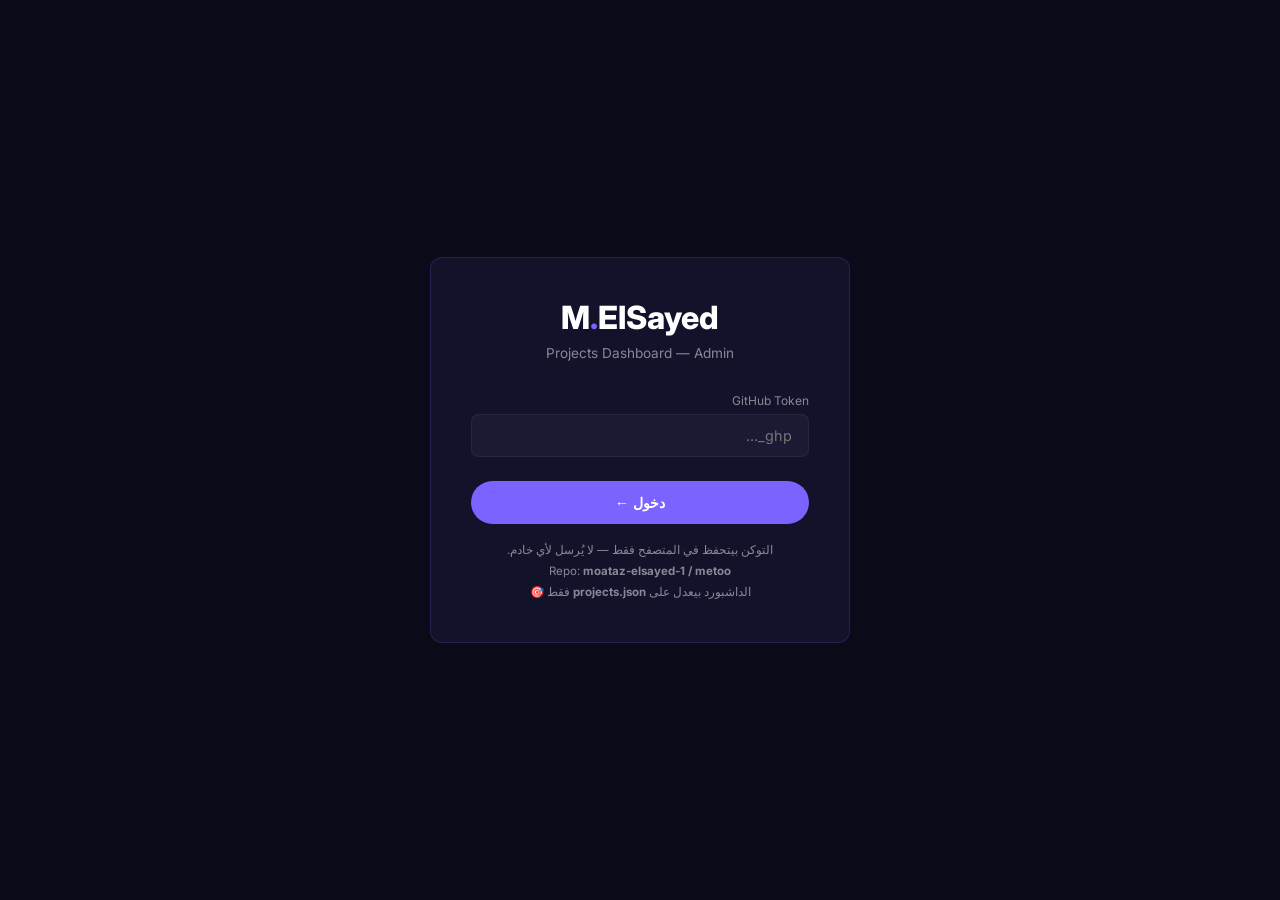
==== commit 777305b9: "Update print statement from 'Hello' to 'Goodbye'" ====
--- a/admin.html
+++ b/admin.html
@@ -5,7 +5,10 @@
   <meta charset="UTF-8" />
   <meta name="viewport" content="width=device-width, initial-scale=1.0" />
   <title>Admin Dashboard — Moataz ElSayed</title>
+  <link rel="preconnect" href="https://fonts.googleapis.com" />
+  <link href="https://fonts.googleapis.com/css2?family=Inter:wght@300;400;500;600;700&display=swap" rel="stylesheet" />
   <style>
+    /* ─── TOKENS ────────────────────────────────────────── */
     :root {
       --bg: #0a0a18;
       --bg-card: #12122a;
@@ -22,257 +25,21 @@
       --radius-sm: 8px;
       --green: #4ade80;
       --red: #f87171;
-      --font: 'Inter', sans-serif
-    }
-
-    * {
-      box-sizing: border-box;
-      margin: 0;
-      padding: 0
-    }
-
-    body {
-      font-family: var(--font);
-      background: var(--bg);
-      color: var(--white);
-      min-height: 100vh;
-      direction: rtl
-    }
-
-    a {
-      color: inherit;
-      text-decoration: none
-    }
-
-    /* LOCK */
-    #lockScreen {
-      position: fixed;
-      inset: 0;
-      background: var(--bg);
-      z-index: 9999;
-      display: flex;
-      align-items: center;
-      justify-content: center;
-      padding: 2rem
-    }
-
-    .lock-box {
-      background: var(--bg-card);
-      border: 1px solid var(--border);
-      border-radius: var(--radius);
-      padding: 2.5rem;
-      width: 100%;
-      max-width: 420px;
-      text-align: center
-    }
-
-    .lock-logo {
-      font-size: 2rem;
-      font-weight: 800;
-      margin-bottom: .5rem
-    }
-
-    .lock-logo span {
-      color: var(--purple)
-    }
-
-    .lock-subtitle {
-      font-size: .85rem;
-      color: var(--gray-dim);
-      margin-bottom: 2rem
-    }
-
-    .lock-field {
-      margin-bottom: 1rem;
-      text-align: right
-    }
-
-    .lock-field label {
-      display: block;
-      font-size: .75rem;
-      color: var(--gray-dim);
-      margin-bottom: .4rem
-    }
-
-    .lock-field input {
-      width: 100%;
-      padding: .75rem 1rem;
-      background: var(--bg-raised);
-      border: 1px solid var(--border-card);
-      border-radius: var(--radius-sm);
-      color: var(--white);
-      font-size: .9rem;
-      outline: none;
-      font-family: var(--font)
-    }
-
-    .lock-field input:focus {
-      border-color: var(--purple)
-    }
-
-    .lock-btn {
-      width: 100%;
-      padding: .85rem;
-      background: var(--purple);
-      color: var(--white);
-      border: none;
-      border-radius: 100px;
-      font-size: .9rem;
-      font-weight: 700;
-      cursor: pointer;
-      margin-top: .5rem
-    }
-
-    .lock-btn:hover {
-      background: var(--purple-light)
-    }
-
-    .lock-note {
-      font-size: .72rem;
-      color: var(--gray-dim);
-      margin-top: 1rem;
-      line-height: 1.8
-    }
-
-    /* APP */
-    .app {
-      display: grid;
-      grid-template-columns: 220px 1fr;
-      min-height: 100vh
-    }
-
-    .sidebar {
-      background: var(--bg-card);
-      border-left: 1px solid var(--border-card);
-      padding: 1.5rem 0;
-      display: flex;
-      flex-direction: column
-    }
-
-    .sidebar-logo {
-      padding: .5rem 1.5rem 1.5rem;
-      font-size: 1rem;
-      font-weight: 800;
-      border-bottom: 1px solid var(--border-card);
-      margin-bottom: 1rem
-    }
-
-    .sidebar-logo span {
-      color: var(--purple)
-    }
-
-    .sidebar-badge {
-      display: inline-block;
-      font-size: .6rem;
-      font-weight: 700;
-      letter-spacing: .1em;
-      text-transform: uppercase;
-      background: var(--purple-dim);
-      color: var(--purple-light);
-      border: 1px solid var(--border);
-      padding: .2rem .6rem;
-      border-radius: 100px;
-      margin-top: .3rem
-    }
-
-    .sidebar-bottom {
-      margin-top: auto;
-      padding: 1rem 1.5rem;
-      border-top: 1px solid var(--border-card)
-    }
-
-    .status-dot {
-      width: 8px;
-      height: 8px;
-      border-radius: 50%;
-      background: var(--green);
-      display: inline-block;
-      margin-left: .5rem;
-      animation: pulse 2s infinite
-    }
-
-    @keyframes pulse {
-
-      0%,
-      100% {
-        box-shadow: 0 0 0 0 rgba(74, 222, 128, .4)
-      }
-
-      50% {
-        box-shadow: 0 0 0 6px rgba(74, 222, 128, 0)
-      }
-    }
-
-    /* MAIN */
-    .main {
-      padding: 2rem;
-      overflow-y: auto;
-      max-height: 100vh
-    }
-
-    .main-header {
-      display: flex;
-      align-items: center;
-      justify-content: space-between;
-      margin-bottom: 1.5rem;
-      flex-wrap: wrap;
-      gap: 1rem
-    }
-
-    .main-title {
-      font-size: 1.3rem;
-      font-weight: 800
-    }
-
-    .main-title span {
-      color: var(--purple)
-    }
-
-    .main-desc {
-      font-size: .82rem;
-      color: var(--gray-dim);
-      margin-bottom: 1.5rem;
-      background: var(--bg-card);
-      border: 1px solid var(--border-card);
-      border-radius: var(--radius-sm);
-      padding: .75rem 1rem;
-      line-height: 1.7
-    }
-
-    .main-desc strong {
-      color: var(--purple-light)
-    }
-
-    /* DEPLOY BTN */
-    .deploy-btn {
-      display: inline-flex;
-      align-items: center;
-      gap: .5rem;
-      padding: .7rem 1.4rem;
-      background: var(--purple);
-      color: var(--white);
-      border: none;
-      border-radius: 100px;
-      font-size: .85rem;
-      font-weight: 700;
-      cursor: pointer;
-      transition: all .2s
-    }
-
-    .deploy-btn:hover {
-      background: var(--purple-light)
-    }
-
-    .deploy-btn:disabled {
-      opacity: .5;
-      cursor: not-allowed
-    }
-
-    /* TOAST */
+      --font: 'Inter', sans-serif;
+    }
+
+    /* ─── RESET ─────────────────────────────────────────── */
+    *, *::before, *::after { box-sizing: border-box; margin: 0; padding: 0; }
+    body { font-family: var(--font); background: var(--bg); color: var(--white); min-height: 100vh; direction: rtl; }
+    a { color: inherit; text-decoration: none; }
+    ::-webkit-scrollbar { width: 5px; height: 5px; }
+    ::-webkit-scrollbar-track { background: var(--bg); }
+    ::-webkit-scrollbar-thumb { background: var(--purple); border-radius: 3px; }
+
+    /* ─── TOAST ─────────────────────────────────────────── */
     #toast {
       position: fixed;
-      top: 1.5rem;
-      left: 50%;
+      top: 1.5rem; left: 50%;
       transform: translateX(-50%);
       z-index: 9998;
       padding: .75rem 1.5rem;
@@ -280,379 +47,261 @@
       font-size: .85rem;
       font-weight: 600;
       display: none;
-      white-space: nowrap
-    }
-
-    #toast.success {
-      background: #166534;
-      color: #bbf7d0;
-      border: 1px solid #4ade80
-    }
-
-    #toast.error {
-      background: #7f1d1d;
-      color: #fecaca;
-      border: 1px solid #f87171
-    }
-
-    #toast.info {
-      background: var(--bg-raised);
-      color: var(--purple-light);
-      border: 1px solid var(--border)
-    }
-
-    /* LOG */
-    .deploy-log {
+      white-space: nowrap;
+    }
+    #toast.success { background: #166534; color: #bbf7d0; border: 1px solid #4ade80; }
+    #toast.error   { background: #7f1d1d; color: #fecaca; border: 1px solid #f87171; }
+    #toast.info    { background: var(--bg-raised); color: var(--purple-light); border: 1px solid var(--border); }
+
+    /* ─── LOCK SCREEN ────────────────────────────────────── */
+    #lockScreen {
+      position: fixed; inset: 0;
+      background: var(--bg);
+      z-index: 9999;
+      display: flex; align-items: center; justify-content: center;
+      padding: 2rem;
+    }
+    .lock-box {
+      background: var(--bg-card);
+      border: 1px solid var(--border);
+      border-radius: var(--radius);
+      padding: 2.5rem;
+      width: 100%; max-width: 420px;
+      text-align: center;
+    }
+    .lock-logo { font-size: 2rem; font-weight: 800; margin-bottom: .5rem; }
+    .lock-logo span { color: var(--purple); }
+    .lock-subtitle { font-size: .85rem; color: var(--gray-dim); margin-bottom: 2rem; }
+    .lock-field { margin-bottom: 1rem; text-align: right; }
+    .lock-field label { display: block; font-size: .75rem; color: var(--gray-dim); margin-bottom: .4rem; }
+    .lock-field input {
+      width: 100%; padding: .75rem 1rem;
       background: var(--bg-raised);
       border: 1px solid var(--border-card);
       border-radius: var(--radius-sm);
-      padding: .75rem 1rem;
-      font-family: monospace;
-      font-size: .75rem;
-      color: var(--gray-dim);
-      max-height: 130px;
+      color: var(--white); font-size: .9rem; outline: none; font-family: var(--font);
+      transition: border-color .2s;
+    }
+    .lock-field input:focus { border-color: var(--purple); }
+    .lock-btn {
+      width: 100%; padding: .85rem;
+      background: var(--purple); color: var(--white);
+      border: none; border-radius: 100px;
+      font-size: .9rem; font-weight: 700; cursor: pointer; margin-top: .5rem;
+      transition: background .2s;
+    }
+    .lock-btn:hover { background: var(--purple-light); }
+    .lock-note { font-size: .72rem; color: var(--gray-dim); margin-top: 1rem; line-height: 1.8; }
+
+    /* ─── APP LAYOUT ─────────────────────────────────────── */
+    .app { display: grid; grid-template-columns: 230px 1fr; min-height: 100vh; }
+
+    /* ─── SIDEBAR ────────────────────────────────────────── */
+    .sidebar {
+      background: var(--bg-card);
+      border-left: 1px solid var(--border-card);
+      padding: 1.5rem 0;
+      display: flex; flex-direction: column;
+      position: sticky; top: 0; height: 100vh;
       overflow-y: auto;
-      margin-bottom: 1.5rem;
-      display: none
-    }
-
-    .deploy-log.open {
-      display: block
-    }
-
-    .log-line {
-      padding: .1rem 0;
-      line-height: 1.5
-    }
-
-    .log-line.ok {
-      color: var(--green)
-    }
-
-    .log-line.err {
-      color: var(--red)
-    }
-
-    .log-line.info {
-      color: var(--purple-light)
-    }
-
-    /* BUTTONS */
+    }
+    .sidebar-logo { padding: .5rem 1.5rem 1.5rem; font-size: 1rem; font-weight: 800; border-bottom: 1px solid var(--border-card); margin-bottom: 1rem; }
+    .sidebar-logo span { color: var(--purple); }
+    .sidebar-badge {
+      display: inline-block; font-size: .6rem; font-weight: 700; letter-spacing: .1em; text-transform: uppercase;
+      background: var(--purple-dim); color: var(--purple-light); border: 1px solid var(--border);
+      padding: .2rem .6rem; border-radius: 100px; margin-top: .3rem;
+    }
+    .sidebar-section { padding: 1rem 1.5rem 0; }
+    .sidebar-section-title { font-size: .65rem; font-weight: 700; letter-spacing: .12em; text-transform: uppercase; color: var(--gray-dim); margin-bottom: .75rem; }
+    .sidebar-info {
+      font-size: .78rem; color: var(--purple-light);
+      background: var(--purple-dim); border: 1px solid var(--border);
+      border-radius: var(--radius-sm); padding: .5rem .75rem; font-family: monospace;
+    }
+    .sidebar-bottom { margin-top: auto; padding: 1rem 1.5rem; border-top: 1px solid var(--border-card); }
+    .status-row { display: flex; align-items: center; gap: .5rem; font-size: .72rem; color: var(--gray-dim); margin-bottom: .5rem; }
+    .status-dot { width: 8px; height: 8px; border-radius: 50%; background: var(--green); animation: pulse 2s infinite; }
+    @keyframes pulse { 0%, 100% { box-shadow: 0 0 0 0 rgba(74,222,128,.4); } 50% { box-shadow: 0 0 0 6px rgba(74,222,128,0); } }
+    .sidebar-repo { font-size: .7rem; color: var(--gray-dim); opacity: .6; margin-bottom: .75rem; }
+
+    /* ─── MAIN ───────────────────────────────────────────── */
+    .main { padding: 2rem; overflow-y: auto; max-height: 100vh; }
+    .main-header { display: flex; align-items: center; justify-content: space-between; margin-bottom: 1.5rem; flex-wrap: wrap; gap: 1rem; }
+    .main-title { font-size: 1.3rem; font-weight: 800; }
+    .main-title span { color: var(--purple); }
+
+    .info-banner {
+      font-size: .82rem; color: var(--gray-dim);
+      background: var(--bg-card); border: 1px solid var(--border-card);
+      border-radius: var(--radius-sm); padding: .75rem 1rem; line-height: 1.7;
+      margin-bottom: 1.5rem; display: flex; align-items: flex-start; gap: .5rem;
+    }
+    .info-banner strong { color: var(--purple-light); }
+
+    /* ─── DEPLOY LOG ─────────────────────────────────────── */
+    .deploy-log {
+      background: var(--bg-raised); border: 1px solid var(--border-card);
+      border-radius: var(--radius-sm); padding: .75rem 1rem;
+      font-family: monospace; font-size: .75rem; color: var(--gray-dim);
+      max-height: 130px; overflow-y: auto; margin-bottom: 1.5rem; display: none;
+    }
+    .deploy-log.open { display: block; }
+    .log-line { padding: .1rem 0; line-height: 1.5; }
+    .log-line.ok   { color: var(--green); }
+    .log-line.err  { color: var(--red); }
+    .log-line.info { color: var(--purple-light); }
+
+    /* ─── BUTTONS ────────────────────────────────────────── */
     .btn {
-      display: inline-flex;
-      align-items: center;
-      gap: .4rem;
-      padding: .55rem 1.1rem;
-      border-radius: 100px;
-      font-size: .8rem;
-      font-weight: 600;
-      cursor: pointer;
-      border: none;
-      font-family: var(--font);
-      transition: all .2s
-    }
-
-    .btn-purple {
-      background: var(--purple);
-      color: var(--white)
-    }
-
-    .btn-purple:hover {
-      background: var(--purple-light)
-    }
-
-    .btn-ghost {
-      background: transparent;
-      color: var(--gray);
-      border: 1px solid var(--border-card)
-    }
-
-    .btn-ghost:hover {
-      border-color: var(--purple);
-      color: var(--purple-light)
-    }
-
-    .btn-danger {
-      background: transparent;
-      color: var(--red);
-      border: 1px solid rgba(248, 113, 113, .3);
-      font-size: .75rem;
-      padding: .4rem .8rem
-    }
-
-    .btn-danger:hover {
-      background: rgba(248, 113, 113, .1)
-    }
-
-    .btn-sm {
-      padding: .4rem .8rem;
-      font-size: .75rem
-    }
-
-    /* WORK CARDS */
+      display: inline-flex; align-items: center; gap: .4rem;
+      padding: .55rem 1.1rem; border-radius: 100px; font-size: .8rem; font-weight: 600;
+      cursor: pointer; border: none; font-family: var(--font); transition: all .2s;
+    }
+    .btn-purple { background: var(--purple); color: var(--white); }
+    .btn-purple:hover { background: var(--purple-light); }
+    .btn-ghost { background: transparent; color: var(--gray); border: 1px solid var(--border-card); }
+    .btn-ghost:hover { border-color: var(--purple); color: var(--purple-light); }
+    .btn-danger { background: transparent; color: var(--red); border: 1px solid rgba(248,113,113,.3); font-size: .75rem; padding: .4rem .8rem; }
+    .btn-danger:hover { background: rgba(248,113,113,.1); }
+    .btn-sm { padding: .4rem .8rem; font-size: .75rem; }
+
+    .deploy-btn {
+      display: inline-flex; align-items: center; gap: .5rem;
+      padding: .7rem 1.4rem; background: var(--purple); color: var(--white);
+      border: none; border-radius: 100px; font-size: .85rem; font-weight: 700;
+      cursor: pointer; font-family: var(--font); transition: all .2s;
+    }
+    .deploy-btn:hover { background: var(--purple-light); }
+    .deploy-btn:disabled { opacity: .5; cursor: not-allowed; }
+
+    /* ─── PROJECTS TOOLBAR ───────────────────────────────── */
+    .projects-toolbar {
+      display: flex; justify-content: space-between; align-items: center;
+      flex-wrap: wrap; gap: .75rem; margin-bottom: 1.25rem;
+    }
+    .projects-count { font-size: .82rem; color: var(--gray-dim); }
+    .projects-count span { color: var(--purple-light); font-weight: 600; }
+
+    /* ─── WORK CARDS ─────────────────────────────────────── */
     .work-card {
       background: var(--bg-raised);
       border: 1px solid var(--border-card);
       border-radius: var(--radius-sm);
       margin-bottom: .75rem;
-      overflow: hidden
-    }
+      overflow: hidden;
+      transition: border-color .2s;
+    }
+    .work-card:hover { border-color: var(--border); }
 
     .work-card-header {
-      display: flex;
-      align-items: center;
-      justify-content: space-between;
-      padding: .9rem 1.1rem;
-      cursor: pointer;
-      transition: background .2s
-    }
-
-    .work-card-header:hover {
-      background: rgba(122, 99, 255, .06)
-    }
-
-    .work-card-thumb {
-      width: 50px;
-      height: 34px;
-      border-radius: 5px;
-      object-fit: cover;
-      border: 1px solid var(--border-card)
-    }
-
+      display: flex; align-items: center; justify-content: space-between;
+      padding: .9rem 1.1rem; cursor: pointer;
+      transition: background .2s;
+    }
+    .work-card-header:hover { background: rgba(122,99,255,.06); }
+
+    .work-card-left { display: flex; align-items: center; gap: .75rem; flex: 1; min-width: 0; }
+    .work-card-thumb { width: 56px; height: 38px; border-radius: 6px; object-fit: cover; border: 1px solid var(--border-card); flex-shrink: 0; }
     .work-card-thumb-placeholder {
-      width: 50px;
-      height: 34px;
-      border-radius: 5px;
-      background: var(--bg-card);
-      border: 1px solid var(--border-card);
-      display: flex;
-      align-items: center;
-      justify-content: center;
-      font-size: .8rem
-    }
-
-    .work-card-info {
-      flex: 1;
-      margin-right: .75rem
-    }
-
-    .work-card-info strong {
-      font-size: .85rem;
-      display: block
-    }
-
-    .work-card-info span {
-      font-size: .72rem;
-      color: var(--gray-dim)
-    }
-
-    .work-card-actions {
-      display: flex;
-      gap: .5rem;
-      align-items: center
-    }
-
-    .work-card-body {
-      padding: 1.1rem;
-      border-top: 1px solid var(--border-card);
-      display: none
-    }
-
-    .work-card-body.open {
-      display: block
-    }
-
-    /* FORM */
-    .form-group {
-      margin-bottom: 1rem
-    }
-
+      width: 56px; height: 38px; border-radius: 6px;
+      background: var(--bg-card); border: 1px solid var(--border-card);
+      display: flex; align-items: center; justify-content: center;
+      font-size: 1.1rem; flex-shrink: 0;
+    }
+    .work-card-info { min-width: 0; }
+    .work-card-info strong { font-size: .875rem; display: block; white-space: nowrap; overflow: hidden; text-overflow: ellipsis; }
+    .work-card-info span { font-size: .72rem; color: var(--gray-dim); }
+
+    .work-card-actions { display: flex; gap: .5rem; align-items: center; flex-shrink: 0; margin-right: .75rem; }
+    .work-card-chevron { font-size: .7rem; color: var(--gray-dim); flex-shrink: 0; }
+
+    .work-card-body { padding: 1.25rem; border-top: 1px solid var(--border-card); display: none; }
+    .work-card-body.open { display: block; }
+
+    /* ─── FORM ───────────────────────────────────────────── */
+    .form-group { margin-bottom: 1rem; }
     .form-group label {
-      display: block;
-      font-size: .72rem;
-      font-weight: 600;
-      color: var(--gray-dim);
-      letter-spacing: .08em;
-      text-transform: uppercase;
-      margin-bottom: .4rem
-    }
-
+      display: block; font-size: .72rem; font-weight: 600;
+      color: var(--gray-dim); letter-spacing: .08em; text-transform: uppercase; margin-bottom: .4rem;
+    }
     .form-group input,
     .form-group textarea {
-      width: 100%;
-      padding: .75rem 1rem;
-      background: var(--bg-card);
-      border: 1px solid var(--border-card);
-      border-radius: var(--radius-sm);
-      color: var(--white);
-      font-size: .9rem;
-      outline: none;
-      font-family: var(--font);
-      transition: border-color .2s
-    }
-
+      width: 100%; padding: .75rem 1rem;
+      background: var(--bg-card); border: 1px solid var(--border-card);
+      border-radius: var(--radius-sm); color: var(--white);
+      font-size: .9rem; outline: none; font-family: var(--font);
+      transition: border-color .2s;
+    }
     .form-group input:focus,
-    .form-group textarea:focus {
-      border-color: var(--purple)
-    }
-
-    .form-group textarea {
-      resize: vertical;
-      min-height: 80px
-    }
-
-    .grid-2 {
-      display: grid;
-      grid-template-columns: 1fr 1fr;
-      gap: 1rem
-    }
-
-    /* CHIPS */
-    .chips-wrap {
-      display: flex;
-      flex-wrap: wrap;
-      gap: .5rem;
-      margin-top: .5rem
-    }
-
+    .form-group textarea:focus { border-color: var(--purple); }
+    .form-group textarea { resize: vertical; min-height: 80px; }
+
+    .grid-2 { display: grid; grid-template-columns: 1fr 1fr; gap: 1rem; }
+
+    /* ─── CHIPS ──────────────────────────────────────────── */
+    .chips-wrap { display: flex; flex-wrap: wrap; gap: .5rem; margin-top: .5rem; }
     .chip {
-      font-size: .72rem;
-      font-weight: 600;
-      color: var(--purple-light);
-      background: var(--purple-dim);
-      border: 1px solid var(--border);
-      padding: .25rem .7rem;
-      border-radius: 100px;
-      cursor: pointer
-    }
-
-    .chip:hover {
-      background: rgba(122, 99, 255, .3)
-    }
-
-    .chip-input-row {
-      display: flex;
-      gap: .5rem;
-      margin-top: .5rem
-    }
-
+      font-size: .72rem; font-weight: 600;
+      color: var(--purple-light); background: var(--purple-dim);
+      border: 1px solid var(--border); padding: .25rem .7rem;
+      border-radius: 100px; cursor: pointer; transition: background .2s;
+    }
+    .chip:hover { background: rgba(122,99,255,.3); }
+    .chip-input-row { display: flex; gap: .5rem; margin-top: .5rem; }
     .chip-input-row input {
-      flex: 1;
-      padding: .5rem .75rem;
-      background: var(--bg-card);
-      border: 1px solid var(--border-card);
-      border-radius: var(--radius-sm);
-      color: var(--white);
-      font-size: .82rem;
-      outline: none;
-      font-family: var(--font)
-    }
-
-    .chip-input-row input:focus {
-      border-color: var(--purple)
-    }
-
+      flex: 1; padding: .5rem .75rem;
+      background: var(--bg-card); border: 1px solid var(--border-card);
+      border-radius: var(--radius-sm); color: var(--white);
+      font-size: .82rem; outline: none; font-family: var(--font);
+      transition: border-color .2s;
+    }
+    .chip-input-row input:focus { border-color: var(--purple); }
     .chip-add-btn {
       padding: .5rem .9rem;
-      background: var(--purple-dim);
-      border: 1px solid var(--border);
-      border-radius: var(--radius-sm);
-      color: var(--purple-light);
-      font-size: .82rem;
-      cursor: pointer;
-      font-weight: 700
-    }
-
-    /* UPLOAD */
+      background: var(--purple-dim); border: 1px solid var(--border);
+      border-radius: var(--radius-sm); color: var(--purple-light);
+      font-size: .82rem; cursor: pointer; font-weight: 700;
+    }
+    .chip-add-btn:hover { background: var(--purple); color: var(--white); }
+
+    /* ─── IMAGE UPLOAD ───────────────────────────────────── */
     .upload-zone {
-      border: 1.5px dashed var(--border);
-      border-radius: var(--radius-sm);
-      padding: 1.5rem;
-      text-align: center;
-      cursor: pointer;
-      transition: all .2s;
-      background: var(--bg-raised);
-      margin-bottom: .75rem
-    }
-
-    .upload-zone:hover,
-    .upload-zone.drag {
-      border-color: var(--purple);
-      background: var(--purple-dim)
-    }
-
-    .upload-zone p {
-      font-size: .8rem;
-      color: var(--gray-dim);
-      margin-top: .5rem
-    }
-
-    .upload-zone small {
-      font-size: .7rem;
-      color: var(--gray-dim);
-      opacity: .6
-    }
-
-    .img-preview-wrap {
-      margin-bottom: .75rem
-    }
-
-    .img-preview {
-      width: 100%;
-      height: 140px;
-      object-fit: cover;
-      border-radius: var(--radius-sm);
-      border: 1px solid var(--border-card);
-      display: block
-    }
-
-    .img-preview-btns {
-      display: flex;
-      gap: .5rem;
-      margin-top: .5rem
-    }
-
-    /* LINK PREVIEW */
+      border: 1.5px dashed var(--border); border-radius: var(--radius-sm);
+      padding: 1.5rem; text-align: center; cursor: pointer;
+      transition: all .2s; background: var(--bg-card); margin-bottom: .75rem;
+    }
+    .upload-zone:hover, .upload-zone.drag { border-color: var(--purple); background: var(--purple-dim); }
+    .upload-zone p { font-size: .8rem; color: var(--gray-dim); margin-top: .5rem; }
+    .upload-zone small { font-size: .7rem; color: var(--gray-dim); opacity: .6; }
+
+    .img-preview-wrap { margin-bottom: .75rem; }
+    .img-preview { width: 100%; height: 150px; object-fit: cover; border-radius: var(--radius-sm); border: 1px solid var(--border-card); display: block; }
+    .img-preview-btns { display: flex; gap: .5rem; margin-top: .5rem; }
+
+    /* ─── LINK PREVIEW ───────────────────────────────────── */
     .link-preview {
-      font-size: .72rem;
-      color: var(--gray-dim);
-      background: var(--bg-card);
-      padding: .4rem .75rem;
-      border-radius: var(--radius-sm);
-      margin-top: .5rem;
-      border: 1px solid var(--border-card)
-    }
-
-    .link-preview span {
-      color: var(--purple-light)
-    }
-
-    ::-webkit-scrollbar {
-      width: 5px;
-      height: 5px
-    }
-
-    ::-webkit-scrollbar-track {
-      background: var(--bg)
-    }
-
-    ::-webkit-scrollbar-thumb {
-      background: var(--purple);
-      border-radius: 3px
-    }
-
-    @media(max-width:768px) {
-      .app {
-        grid-template-columns: 1fr
-      }
-
-      .sidebar {
-        display: none
-      }
-
-      .grid-2 {
-        grid-template-columns: 1fr
-      }
+      font-size: .72rem; color: var(--gray-dim);
+      background: var(--bg-card); padding: .4rem .75rem;
+      border-radius: var(--radius-sm); margin-top: .5rem; border: 1px solid var(--border-card);
+    }
+    .link-preview span { color: var(--purple-light); }
+
+    /* ─── EMPTY STATE ────────────────────────────────────── */
+    .empty-state {
+      text-align: center; padding: 3rem; color: var(--gray-dim);
+      background: var(--bg-card); border: 1px dashed var(--border-card);
+      border-radius: var(--radius); margin-bottom: 1rem;
+    }
+    .empty-state .empty-icon { font-size: 2.5rem; margin-bottom: 1rem; }
+    .empty-state p { font-size: .875rem; margin-bottom: 1.25rem; }
+
+    /* ─── RESPONSIVE ─────────────────────────────────────── */
+    @media (max-width: 768px) {
+      .app { grid-template-columns: 1fr; }
+      .sidebar { display: none; }
+      .grid-2 { grid-template-columns: 1fr; }
+      .main { padding: 1.25rem; }
     }
   </style>
 </head>
@@ -661,66 +310,75 @@
 
   <div id="toast"></div>
 
-  <!-- LOCK SCREEN -->
+  <!-- ─── LOCK SCREEN ──────────────────────────────────────── -->
   <div id="lockScreen">
     <div class="lock-box">
       <div class="lock-logo">M<span>.</span>ElSayed</div>
-      <p class="lock-subtitle">Projects Dashboard</p>
+      <p class="lock-subtitle">Projects Dashboard — Admin</p>
       <div class="lock-field">
         <label>GitHub Token</label>
         <input type="password" id="tokenInput" placeholder="ghp_..." autocomplete="off" />
       </div>
       <button class="lock-btn" onclick="unlock()">دخول ←</button>
       <p class="lock-note">
-        التوكن بيتحفظ في المتصفح فقط.<br />
+        التوكن بيتحفظ في المتصفح فقط — لا يُرسل لأي خادم.<br />
         Repo: <strong>moataz-elsayed-1 / metoo</strong><br />
-        الداشبورد ده بيعدل على <strong>projects.json</strong> فقط 🎯
+        الداشبورد بيعدل على <strong>projects.json</strong> فقط 🎯
       </p>
     </div>
   </div>
 
-  <!-- MAIN APP -->
+  <!-- ─── MAIN APP ──────────────────────────────────────────── -->
   <div class="app" id="mainApp" style="display:none">
+
+    <!-- Sidebar -->
     <aside class="sidebar">
       <div class="sidebar-logo">
         M<span>.</span>ElSayed
-        <div><span class="sidebar-badge">Projects</span></div>
+        <div><span class="sidebar-badge">Admin</span></div>
       </div>
-      <div style="padding:.5rem 1.5rem">
-        <div
-          style="font-size:.75rem;color:var(--gray-dim);margin-bottom:.5rem;font-weight:600;text-transform:uppercase;letter-spacing:.08em">
-          ملف البيانات</div>
-        <div
-          style="font-size:.78rem;color:var(--purple-light);background:var(--purple-dim);border:1px solid var(--border);border-radius:var(--radius-sm);padding:.5rem .75rem;font-family:monospace">
-          projects.json</div>
+
+      <div class="sidebar-section">
+        <div class="sidebar-section-title">ملف البيانات</div>
+        <div class="sidebar-info">projects.json</div>
       </div>
+
+      <div class="sidebar-section" style="margin-top:1.5rem;">
+        <div class="sidebar-section-title">الموقع</div>
+        <a href="/" target="_blank" style="font-size:.78rem; color: var(--purple-light); display:flex; align-items:center; gap:.4rem;">
+          🌐 عرض الموقع
+          <svg xmlns="http://www.w3.org/2000/svg" width="11" height="11" fill="none" stroke="currentColor" stroke-width="2" viewBox="0 0 24 24"><path d="M18 13v6a2 2 0 0 1-2 2H5a2 2 0 0 1-2-2V8a2 2 0 0 1 2-2h6"/><polyline points="15 3 21 3 21 9"/><line x1="10" y1="14" x2="21" y2="3"/></svg>
+        </a>
+      </div>
+
       <div class="sidebar-bottom">
-        <div style="font-size:.72rem;color:var(--gray-dim);margin-bottom:.5rem"><span class="status-dot"></span>متصل بـ
-          GitHub</div>
-        <div style="font-size:.7rem;color:var(--gray-dim);opacity:.6">moataz-elsayed-1/metoo</div>
-        <div style="margin-top:.75rem">
-          <button class="btn btn-ghost btn-sm" onclick="logout()" style="width:100%;justify-content:center">تسجيل
-            خروج</button>
+        <div class="status-row">
+          <span class="status-dot"></span>
+          متصل بـ GitHub
         </div>
+        <div class="sidebar-repo">moataz-elsayed-1/metoo</div>
+        <button class="btn btn-ghost btn-sm" onclick="logout()" style="width:100%;justify-content:center">تسجيل خروج</button>
       </div>
     </aside>
 
+    <!-- Main Content -->
     <main class="main">
       <div class="main-header">
         <div class="main-title">مشاريع <span>My Work</span></div>
-        <button class="deploy-btn" id="deployBtn" onclick="saveToGitHub()">💾 حفظ projects.json</button>
+        <button class="deploy-btn" id="deployBtn" onclick="saveToGitHub()">
+          💾 حفظ على GitHub
+        </button>
       </div>
 
-      <div class="main-desc">
-        ✅ الداشبورد ده بيعدل على <strong>projects.json</strong> فقط — مش بيبني HTML من الأول.<br />
-        الموقع بيقرأ المشاريع من الـ JSON تلقائياً عند كل تحميل.
+      <div class="info-banner">
+        <span>✅</span>
+        <div>الداشبورد يعدل على <strong>projects.json</strong> فقط — الموقع يقرأ المشاريع تلقائياً بدون deploy. الصور المرفوعة تُحوّل لـ base64 وتُحفظ داخل الـ JSON.</div>
       </div>
 
       <div class="deploy-log" id="deployLog"></div>
 
-      <div
-        style="display:flex;justify-content:space-between;align-items:center;margin-bottom:1rem;flex-wrap:wrap;gap:.75rem">
-        <p style="font-size:.82rem;color:var(--gray-dim)">اضغط على أي مشروع لتعديله</p>
+      <div class="projects-toolbar">
+        <div class="projects-count">المشاريع: <span id="projectCount">0</span></div>
         <button class="btn btn-purple" onclick="addProject()">+ مشروع جديد</button>
       </div>
 
@@ -729,39 +387,47 @@
   </div>
 
   <script>
+    /* ─── CONFIG ──────────────────────────────────────────── */
     const OWNER = 'moataz-elsayed-1';
-    const REPO = 'metoo';
-    const FILE = 'projects.json';
-
-    let PROJECTS = [];
+    const REPO  = 'metoo';
+    const FILE  = 'projects.json';
+
+    let PROJECTS  = [];
     let openCards = {};
-    let TOKEN = '';
-
-    // ─── ESC ───────────────────────────────────────────
-    function esc(s) { return String(s || '').replace(/&/g, '&amp;').replace(/</g, '&lt;').replace(/>/g, '&gt;').replace(/"/g, '&quot;'); }
-
-    // ─── TOAST ─────────────────────────────────────────
-    let toastT;
+    let TOKEN     = '';
+
+    /* ─── HELPERS ─────────────────────────────────────────── */
+    function esc(s) {
+      return String(s || '').replace(/&/g,'&amp;').replace(/</g,'&lt;').replace(/>/g,'&gt;').replace(/"/g,'&quot;');
+    }
+
+    /* ─── TOAST ───────────────────────────────────────────── */
+    let toastTimer;
     function showToast(msg, type = 'info') {
       const t = document.getElementById('toast');
       t.textContent = msg; t.className = type; t.style.display = 'block';
-      clearTimeout(toastT); toastT = setTimeout(() => { t.style.display = 'none'; }, 3500);
-    }
-
-    // ─── LOG ───────────────────────────────────────────
+      clearTimeout(toastTimer);
+      toastTimer = setTimeout(() => { t.style.display = 'none'; }, 3500);
+    }
+
+    /* ─── LOG ─────────────────────────────────────────────── */
     function log(msg, type = 'info') {
       const el = document.getElementById('deployLog');
       el.classList.add('open');
       const line = document.createElement('div');
       line.className = 'log-line ' + type;
       line.textContent = '[' + new Date().toLocaleTimeString('ar') + '] ' + msg;
-      el.appendChild(line); el.scrollTop = el.scrollHeight;
-    }
-
-    // ─── AUTH ──────────────────────────────────────────
+      el.appendChild(line);
+      el.scrollTop = el.scrollHeight;
+    }
+
+    /* ─── AUTH ────────────────────────────────────────────── */
     function unlock() {
       const t = document.getElementById('tokenInput').value.trim();
-      if (!t || !t.startsWith('ghp_')) { showToast('توكن غير صحيح — لازم يبدأ بـ ghp_', 'error'); return; }
+      if (!t || !t.startsWith('ghp_')) {
+        showToast('توكن غير صحيح — لازم يبدأ بـ ghp_', 'error');
+        return;
+      }
       TOKEN = t;
       localStorage.setItem('gh_admin_token', t);
       document.getElementById('lockScreen').style.display = 'none';
@@ -774,6 +440,7 @@
       location.reload();
     }
 
+    /* Auto-login */
     window.addEventListener('DOMContentLoaded', () => {
       const saved = localStorage.getItem('gh_admin_token');
       if (saved && saved.startsWith('ghp_')) {
@@ -783,9 +450,14 @@
         document.getElementById('mainApp').style.display = 'grid';
         loadFromGitHub();
       }
+
+      /* Enter key on token field */
+      document.getElementById('tokenInput').addEventListener('keydown', e => {
+        if (e.key === 'Enter') unlock();
+      });
     });
 
-    // ─── LOAD FROM GITHUB ──────────────────────────────
+    /* ─── LOAD FROM GITHUB ────────────────────────────────── */
     async function loadFromGitHub() {
       if (!TOKEN) return;
       try {
@@ -795,8 +467,7 @@
           { headers: { Authorization: `token ${TOKEN}`, Accept: 'application/vnd.github.v3+json' } }
         );
         if (!res.ok) {
-          // الملف مش موجود — ابدأ بقائمة فاضية
-          log('projects.json مش موجود — هيتنشأ عند الحفظ لأول مرة', 'info');
+          log('projects.json غير موجود — سيُنشأ عند الحفظ', 'info');
           PROJECTS = [];
           renderCards();
           return;
@@ -804,17 +475,20 @@
         const data = await res.json();
         const content = decodeURIComponent(escape(atob(data.content.replace(/\n/g, ''))));
         PROJECTS = JSON.parse(content);
+        if (!Array.isArray(PROJECTS)) PROJECTS = [];
         log('✓ تم تحميل ' + PROJECTS.length + ' مشروع', 'ok');
         renderCards();
       } catch (e) {
         log('خطأ في التحميل: ' + e.message, 'err');
         showToast('فشل التحميل من GitHub', 'error');
+        PROJECTS = [];
+        renderCards();
       }
     }
 
-    // ─── SAVE TO GITHUB ────────────────────────────────
+    /* ─── SAVE TO GITHUB ──────────────────────────────────── */
     async function saveToGitHub() {
-      if (!TOKEN) { showToast('مفيش توكن', 'error'); return; }
+      if (!TOKEN) { showToast('لا يوجد توكن', 'error'); return; }
       const btn = document.getElementById('deployBtn');
       btn.disabled = true; btn.textContent = '⏳ جاري الحفظ...';
       document.getElementById('deployLog').innerHTML = '';
@@ -823,7 +497,7 @@
         const content = JSON.stringify(PROJECTS, null, 2);
         const encoded = btoa(unescape(encodeURIComponent(content)));
 
-        // جيب الـ SHA الحالي (لو الملف موجود)
+        /* Get current SHA */
         let sha = null;
         const getRes = await fetch(
           `https://api.github.com/repos/${OWNER}/${REPO}/contents/${FILE}`,
@@ -834,14 +508,11 @@
           sha = fileData.sha;
           log('✓ SHA: ' + sha.slice(0, 8) + '...', 'ok');
         } else {
-          log('الملف جديد — سيتم إنشاؤه', 'info');
+          log('ملف جديد — سيُنشأ', 'info');
         }
 
-        // ارفع الملف
-        const body = {
-          message: 'projects update: ' + new Date().toLocaleString('ar'),
-          content: encoded
-        };
+        /* Push */
+        const body = { message: 'update projects: ' + new Date().toLocaleString('ar'), content: encoded };
         if (sha) body.sha = sha;
 
         const putRes = await fetch(
@@ -855,95 +526,136 @@
         if (!putRes.ok) { const e = await putRes.json(); throw new Error(e.message || 'فشل الرفع'); }
 
         log('✓ تم حفظ projects.json على GitHub!', 'ok');
-        log('🌐 الموقع هيعرض التغييرات فوراً بدون deploy', 'info');
-        showToast('✓ تم الحفظ! الموقع هيتحدث تلقائياً 🎯', 'success');
+        log('🌐 الموقع سيعرض التغييرات فوراً', 'info');
+        showToast('✓ تم الحفظ! الموقع سيتحدث تلقائياً 🎯', 'success');
 
       } catch (err) {
         log('✗ خطأ: ' + err.message, 'err');
         showToast('خطأ: ' + err.message, 'error');
       } finally {
-        btn.disabled = false; btn.textContent = '💾 حفظ projects.json';
+        btn.disabled = false; btn.textContent = '💾 حفظ على GitHub';
       }
     }
 
-    // ─── RENDER CARDS ──────────────────────────────────
+    /* ─── RENDER CARDS ────────────────────────────────────── */
     function renderCards() {
       const g = document.getElementById('projectCards');
+      document.getElementById('projectCount').textContent = PROJECTS.length;
+
+      if (!PROJECTS.length) {
+        g.innerHTML = `
+          <div class="empty-state">
+            <div class="empty-icon">📂</div>
+            <p>لا توجد مشاريع بعد. أضف مشروعاً جديداً للبدء.</p>
+            <button class="btn btn-purple" onclick="addProject()">+ أضف أول مشروع</button>
+          </div>`;
+        return;
+      }
+
       g.innerHTML = '';
-      PROJECTS.forEach((item, idx) => {
+      PROJECTS.forEach(item => {
         const div = document.createElement('div');
         div.className = 'work-card';
         div.id = 'pc-' + item.id;
-        const isOpen = openCards[item.id];
-
+        const isOpen = !!openCards[item.id];
+
+        /* Thumbnail */
         const thumbHTML = item.image && item.image.startsWith('data:')
           ? `<img class="work-card-thumb" src="${item.image}" alt=""/>`
-          : item.image
-            ? `<div class="work-card-thumb" style="display:flex;align-items:center;justify-content:center;font-size:.6rem;color:var(--gray-dim);background:var(--bg-card);border:1px solid var(--border-card);border-radius:5px;">${item.image}</div>`
-            : `<div class="work-card-thumb-placeholder">🖼️</div>`;
+          : `<div class="work-card-thumb-placeholder">🖼️</div>`;
 
         div.innerHTML = `
-      <div class="work-card-header" onclick="toggleCard(${item.id})">
-        ${thumbHTML}
-        <div class="work-card-info" style="margin-right:.75rem">
-          <strong>${esc(item.title) || 'بدون عنوان'}</strong>
-          <span>${esc(item.badge) || '—'}</span>
-        </div>
-        <div class="work-card-actions">
-          <span style="font-size:.7rem;color:var(--gray-dim)">${isOpen ? '▲' : '▼'}</span>
-          <button class="btn btn-danger" onclick="event.stopPropagation();removeProject(${item.id})">حذف</button>
-        </div>
-      </div>
-      <div class="work-card-body ${isOpen ? 'open' : ''}">
-        <input type="file" accept="image/*" id="file-${item.id}" style="display:none" onchange="handleFile(event,${item.id})"/>
-
-        ${item.image && item.image.startsWith('data:')
-            ? `<div class="img-preview-wrap">
-               <img class="img-preview" src="${item.image}" alt=""/>
-               <div class="img-preview-btns">
-                 <button class="btn btn-ghost btn-sm" onclick="triggerUpload(${item.id})">تغيير الصورة</button>
-                 <button class="btn btn-danger btn-sm" onclick="removeImg(${item.id})">حذف الصورة</button>
-               </div>
-             </div>`
-            : `<div class="upload-zone" onclick="triggerUpload(${item.id})"
-                ondragover="event.preventDefault();this.classList.add('drag')"
-                ondragleave="this.classList.remove('drag')"
-                ondrop="handleDrop(event,${item.id})">
-               <div style="font-size:2rem">🖼️</div>
-               <p>${item.image ? '📁 ' + item.image + ' — ارفع base64 لتبديلها' : 'اضغط أو اسحب صورة'}</p>
-               <small>PNG · JPG · WebP</small>
-             </div>`
-          }
-
-        <div class="grid-2">
-          <div class="form-group"><label>العنوان</label><input value="${esc(item.title)}" oninput="update(${item.id},'title',this.value)"/></div>
-          <div class="form-group"><label>Badge</label><input value="${esc(item.badge)}" oninput="update(${item.id},'badge',this.value)"/></div>
-        </div>
-        <div class="form-group"><label>الوصف</label><textarea rows="3" oninput="update(${item.id},'desc',this.value)">${esc(item.desc)}</textarea></div>
-        <div class="grid-2">
-          <div class="form-group"><label>الرابط</label><input value="${esc(item.link)}" oninput="update(${item.id},'link',this.value)"/></div>
-          <div class="form-group"><label>نص الزرار</label><input value="${esc(item.btnText)}" oninput="update(${item.id},'btnText',this.value)"/></div>
-        </div>
-        <div class="form-group">
-          <label>الـ Chips</label>
-          <div class="chips-wrap">${(item.chips || []).map((c, ci) => `<span class="chip" onclick="removeChip(${item.id},${ci})">${esc(c)} ✕</span>`).join('')}</div>
-          <div class="chip-input-row">
-            <input id="chip-inp-${item.id}" placeholder="اكتب chip واضغط Enter" onkeydown="if(event.key==='Enter')addChip(${item.id})"/>
-            <button class="chip-add-btn" onclick="addChip(${item.id})">+</button>
+          <div class="work-card-header" onclick="toggleCard(${item.id})">
+            <div class="work-card-left">
+              ${thumbHTML}
+              <div class="work-card-info">
+                <strong>${esc(item.title) || 'بدون عنوان'}</strong>
+                <span>${esc(item.badge) || '—'}</span>
+              </div>
+            </div>
+            <div class="work-card-actions">
+              <button class="btn btn-danger" onclick="event.stopPropagation();removeProject(${item.id})">حذف</button>
+            </div>
+            <span class="work-card-chevron">${isOpen ? '▲' : '▼'}</span>
           </div>
-        </div>
-        <div class="link-preview">🔗 الزرار "<strong>${esc(item.btnText)}</strong>" هيروح على: <span>${esc(item.link)}</span></div>
-      </div>`;
+
+          <div class="work-card-body ${isOpen ? 'open' : ''}">
+            <input type="file" accept="image/*" id="file-${item.id}" style="display:none" onchange="handleFile(event,${item.id})"/>
+
+            ${item.image && item.image.startsWith('data:')
+              ? `<div class="img-preview-wrap">
+                   <img class="img-preview" src="${item.image}" alt=""/>
+                   <div class="img-preview-btns">
+                     <button class="btn btn-ghost btn-sm" onclick="triggerUpload(${item.id})">🔄 تغيير الصورة</button>
+                     <button class="btn btn-danger btn-sm" onclick="removeImg(${item.id})">🗑️ حذف</button>
+                   </div>
+                 </div>`
+              : `<div class="upload-zone"
+                      onclick="triggerUpload(${item.id})"
+                      ondragover="event.preventDefault();this.classList.add('drag')"
+                      ondragleave="this.classList.remove('drag')"
+                      ondrop="handleDrop(event,${item.id})">
+                   <div style="font-size:2rem">🖼️</div>
+                   <p>${item.image ? '📁 ' + esc(item.image) + ' — ارفع صورة لتبديلها' : 'اضغط أو اسحب صورة هنا'}</p>
+                   <small>PNG · JPG · WebP — تُحوّل لـ base64 تلقائياً</small>
+                 </div>`
+            }
+
+            <div class="grid-2">
+              <div class="form-group">
+                <label>العنوان</label>
+                <input value="${esc(item.title)}" oninput="update(${item.id},'title',this.value)" placeholder="اسم المشروع"/>
+              </div>
+              <div class="form-group">
+                <label>Badge (تصنيف)</label>
+                <input value="${esc(item.badge)}" oninput="update(${item.id},'badge',this.value)" placeholder="Meta Ads / Product..."/>
+              </div>
+            </div>
+
+            <div class="form-group">
+              <label>الوصف</label>
+              <textarea rows="3" oninput="update(${item.id},'desc',this.value)" placeholder="وصف قصير للمشروع...">${esc(item.desc)}</textarea>
+            </div>
+
+            <div class="grid-2">
+              <div class="form-group">
+                <label>الرابط</label>
+                <input value="${esc(item.link)}" oninput="update(${item.id},'link',this.value)" placeholder="https://..."/>
+              </div>
+              <div class="form-group">
+                <label>نص الزرار</label>
+                <input value="${esc(item.btnText)}" oninput="update(${item.id},'btnText',this.value)" placeholder="View Project →"/>
+              </div>
+            </div>
+
+            <div class="form-group">
+              <label>الـ Chips (نتائج / تقنيات)</label>
+              <div class="chips-wrap">
+                ${(item.chips || []).map((c, ci) => `<span class="chip" onclick="removeChip(${item.id},${ci})">${esc(c)} ✕</span>`).join('')}
+              </div>
+              <div class="chip-input-row">
+                <input id="chip-inp-${item.id}" placeholder="مثال: 640+ Conversations" onkeydown="if(event.key==='Enter')addChip(${item.id})"/>
+                <button class="chip-add-btn" onclick="addChip(${item.id})">+</button>
+              </div>
+            </div>
+
+            <div class="link-preview">
+              🔗 الزرار "<strong>${esc(item.btnText || 'View')}</strong>" سيفتح: <span>${esc(item.link || '#')}</span>
+            </div>
+          </div>`;
         g.appendChild(div);
       });
     }
 
-    // ─── CARD ACTIONS ──────────────────────────────────
-    function toggleCard(id) { openCards[id] = !openCards[id]; renderCards(); }
+    /* ─── CARD ACTIONS ────────────────────────────────────── */
+    function toggleCard(id) {
+      openCards[id] = !openCards[id];
+      renderCards();
+    }
 
     function update(id, field, val) {
       const i = PROJECTS.findIndex(p => p.id === id);
-      if (i > -1) { PROJECTS[i][field] = val; }
+      if (i > -1) PROJECTS[i][field] = val;
     }
 
     function removeProject(id) {
@@ -951,40 +663,57 @@
       PROJECTS = PROJECTS.filter(p => p.id !== id);
       delete openCards[id];
       renderCards();
+      showToast('تم الحذف — لا تنسى الحفظ', 'info');
     }
 
     function addProject() {
       const id = Date.now();
-      PROJECTS.push({ id, title: 'مشروع جديد', desc: '', badge: '', chips: [], link: 'https://', btnText: 'View Project →', image: '' });
+      PROJECTS.push({
+        id,
+        title: 'مشروع جديد',
+        desc: '',
+        badge: '',
+        chips: [],
+        link: 'https://',
+        btnText: 'View Project →',
+        image: ''
+      });
       openCards[id] = true;
       renderCards();
-      document.getElementById('pc-' + id)?.scrollIntoView({ behavior: 'smooth' });
+      document.getElementById('pc-' + id)?.scrollIntoView({ behavior: 'smooth', block: 'start' });
     }
 
     function addChip(id) {
       const inp = document.getElementById('chip-inp-' + id);
       if (!inp || !inp.value.trim()) return;
       const i = PROJECTS.findIndex(p => p.id === id);
-      if (i > -1) { PROJECTS[i].chips = [...(PROJECTS[i].chips || []), inp.value.trim()]; }
+      if (i > -1) PROJECTS[i].chips = [...(PROJECTS[i].chips || []), inp.value.trim()];
       inp.value = '';
       renderCards();
     }
 
     function removeChip(id, ci) {
       const i = PROJECTS.findIndex(p => p.id === id);
-      if (i > -1) { PROJECTS[i].chips.splice(ci, 1); }
+      if (i > -1) PROJECTS[i].chips.splice(ci, 1);
       renderCards();
     }
 
+    /* ─── IMAGE HANDLING ──────────────────────────────────── */
     function triggerUpload(id) { document.getElementById('file-' + id)?.click(); }
     function handleFile(e, id) { const f = e.target.files[0]; if (f) processImage(f, id); }
-    function handleDrop(e, id) { e.preventDefault(); e.currentTarget.classList.remove('drag'); const f = e.dataTransfer.files[0]; if (f) processImage(f, id); }
+    function handleDrop(e, id) {
+      e.preventDefault();
+      e.currentTarget.classList.remove('drag');
+      const f = e.dataTransfer.files[0];
+      if (f) processImage(f, id);
+    }
     function processImage(file, id) {
-      if (!file.type.startsWith('image/')) { showToast('الملف ده مش صورة', 'error'); return; }
+      if (!file.type.startsWith('image/')) { showToast('الملف ليس صورة', 'error'); return; }
+      if (file.size > 4 * 1024 * 1024) { showToast('الصورة أكبر من 4MB — يُفضل ضغطها أولاً', 'error'); return; }
       const reader = new FileReader();
       reader.onload = ev => {
         const i = PROJECTS.findIndex(p => p.id === id);
-        if (i > -1) { PROJECTS[i].image = ev.target.result; }
+        if (i > -1) PROJECTS[i].image = ev.target.result;
         renderCards();
         showToast('✓ تم رفع الصورة — لا تنسى الحفظ', 'info');
       };
@@ -992,10 +721,9 @@
     }
     function removeImg(id) {
       const i = PROJECTS.findIndex(p => p.id === id);
-      if (i > -1) { PROJECTS[i].image = ''; }
+      if (i > -1) PROJECTS[i].image = '';
       renderCards();
     }
   </script>
 </body>
-
 </html>
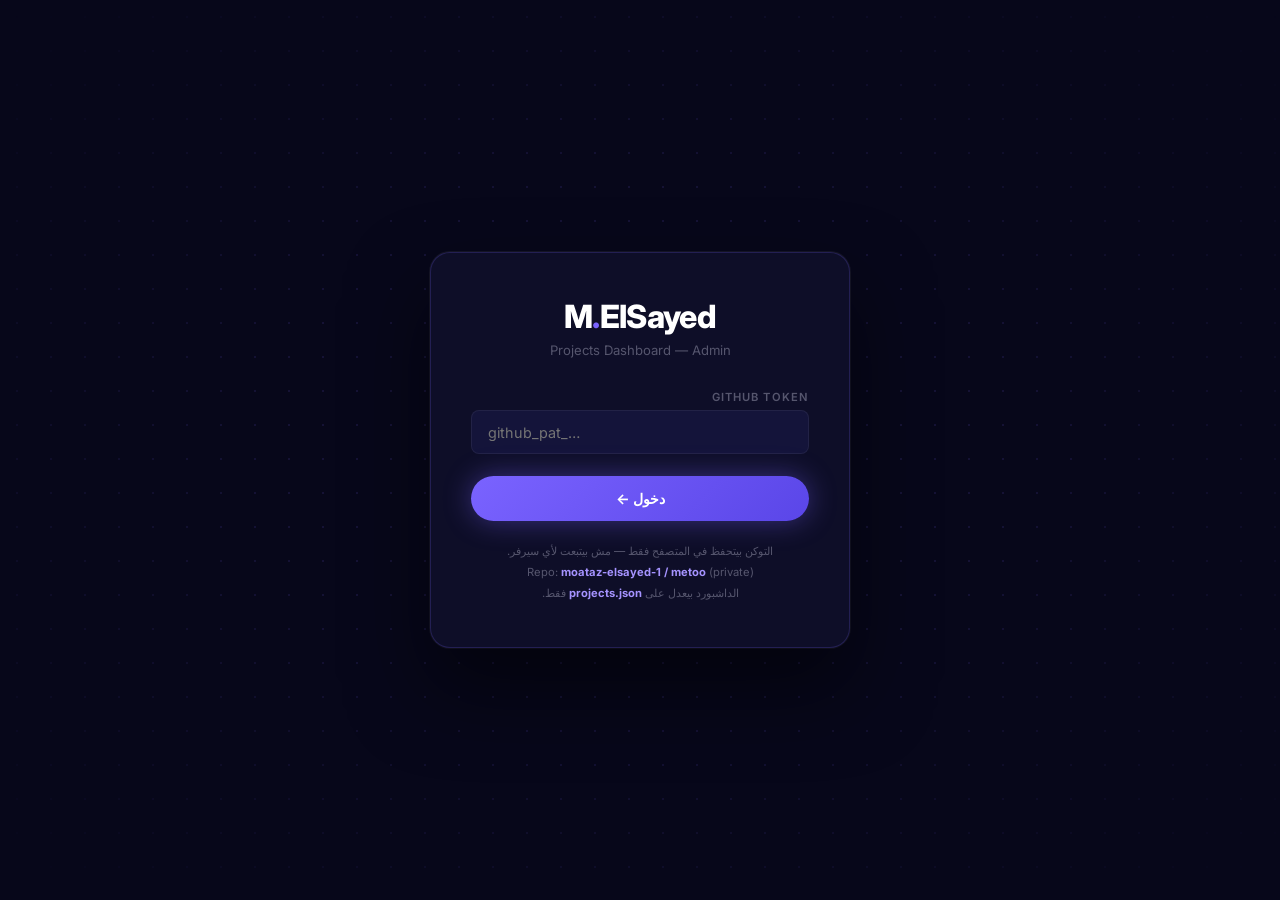
==== commit 74f67d67: "Update admin.html" ====
--- a/admin.html
+++ b/admin.html
@@ -3,305 +3,865 @@
 
 <head>
   <meta charset="UTF-8" />
+  <link rel="icon" type="image/png" href="favicon.png">
   <meta name="viewport" content="width=device-width, initial-scale=1.0" />
   <title>Admin Dashboard — Moataz ElSayed</title>
   <link rel="preconnect" href="https://fonts.googleapis.com" />
   <link href="https://fonts.googleapis.com/css2?family=Inter:wght@300;400;500;600;700&display=swap" rel="stylesheet" />
   <style>
-    /* ─── TOKENS ────────────────────────────────────────── */
     :root {
-      --bg: #0a0a18;
-      --bg-card: #12122a;
-      --bg-raised: #1a1a35;
+      --bg: #07071a;
+      --bg-card: #0e0e28;
+      --bg-raised: #14143a;
       --purple: #7a63ff;
-      --purple-light: #9d8fff;
-      --purple-dim: rgba(122, 99, 255, .12);
+      --purple-l: #a593ff;
+      --purple-dim: rgba(122, 99, 255, .10);
+      --border: rgba(122, 99, 255, .20);
+      --border-card: rgba(255, 255, 255, .06);
       --white: #fff;
-      --gray: #ccc;
-      --gray-dim: #888899;
-      --border: rgba(122, 99, 255, .18);
-      --border-card: rgba(255, 255, 255, .06);
-      --radius: 12px;
-      --radius-sm: 8px;
+      --gray-1: #e4e4f0;
+      --gray-2: #a8a8c0;
+      --gray-3: #56566e;
       --green: #4ade80;
       --red: #f87171;
+      --r: 12px;
+      --rsm: 8px;
       --font: 'Inter', sans-serif;
     }
 
-    /* ─── RESET ─────────────────────────────────────────── */
-    *, *::before, *::after { box-sizing: border-box; margin: 0; padding: 0; }
-    body { font-family: var(--font); background: var(--bg); color: var(--white); min-height: 100vh; direction: rtl; }
-    a { color: inherit; text-decoration: none; }
-    ::-webkit-scrollbar { width: 5px; height: 5px; }
-    ::-webkit-scrollbar-track { background: var(--bg); }
-    ::-webkit-scrollbar-thumb { background: var(--purple); border-radius: 3px; }
-
-    /* ─── TOAST ─────────────────────────────────────────── */
+    *,
+    *::before,
+    *::after {
+      box-sizing: border-box;
+      margin: 0;
+      padding: 0;
+    }
+
+    body {
+      font-family: var(--font);
+      background: var(--bg);
+      color: var(--white);
+      min-height: 100vh;
+      direction: rtl;
+      -webkit-font-smoothing: antialiased;
+    }
+
+    a {
+      color: inherit;
+      text-decoration: none;
+    }
+
+    button {
+      font-family: var(--font);
+    }
+
+    ::-webkit-scrollbar {
+      width: 4px;
+      height: 4px;
+    }
+
+    ::-webkit-scrollbar-track {
+      background: var(--bg);
+    }
+
+    ::-webkit-scrollbar-thumb {
+      background: var(--purple);
+      border-radius: 2px;
+    }
+
+    /* ── TOAST ──────────────────────────────────── */
     #toast {
       position: fixed;
-      top: 1.5rem; left: 50%;
+      top: 1.25rem;
+      left: 50%;
       transform: translateX(-50%);
-      z-index: 9998;
-      padding: .75rem 1.5rem;
+      z-index: 9999;
+      padding: .7rem 1.4rem;
       border-radius: 100px;
-      font-size: .85rem;
+      font-size: .82rem;
       font-weight: 600;
       display: none;
       white-space: nowrap;
-    }
-    #toast.success { background: #166534; color: #bbf7d0; border: 1px solid #4ade80; }
-    #toast.error   { background: #7f1d1d; color: #fecaca; border: 1px solid #f87171; }
-    #toast.info    { background: var(--bg-raised); color: var(--purple-light); border: 1px solid var(--border); }
-
-    /* ─── LOCK SCREEN ────────────────────────────────────── */
+      box-shadow: 0 8px 32px rgba(0, 0, 0, .4);
+    }
+
+    #toast.success {
+      background: #14532d;
+      color: #bbf7d0;
+      border: 1px solid #4ade80;
+    }
+
+    #toast.error {
+      background: #7f1d1d;
+      color: #fecaca;
+      border: 1px solid #f87171;
+    }
+
+    #toast.info {
+      background: var(--bg-raised);
+      color: var(--purple-l);
+      border: 1px solid var(--border);
+    }
+
+    /* ── LOCK SCREEN ────────────────────────────── */
     #lockScreen {
-      position: fixed; inset: 0;
+      position: fixed;
+      inset: 0;
       background: var(--bg);
-      z-index: 9999;
-      display: flex; align-items: center; justify-content: center;
+      z-index: 9000;
+      display: flex;
+      align-items: center;
+      justify-content: center;
       padding: 2rem;
     }
+
+    #lockScreen::before {
+      content: '';
+      position: absolute;
+      inset: 0;
+      background-image: radial-gradient(rgba(122, 99, 255, .12) 1px, transparent 1px);
+      background-size: 34px 34px;
+      mask-image: radial-gradient(ellipse 70% 70% at 50% 50%, black 40%, transparent 100%);
+      -webkit-mask-image: radial-gradient(ellipse 70% 70% at 50% 50%, black 40%, transparent 100%);
+    }
+
     .lock-box {
+      position: relative;
+      z-index: 1;
       background: var(--bg-card);
       border: 1px solid var(--border);
-      border-radius: var(--radius);
-      padding: 2.5rem;
-      width: 100%; max-width: 420px;
+      border-radius: 20px;
+      padding: 2.75rem 2.5rem;
+      width: 100%;
+      max-width: 420px;
       text-align: center;
-    }
-    .lock-logo { font-size: 2rem; font-weight: 800; margin-bottom: .5rem; }
-    .lock-logo span { color: var(--purple); }
-    .lock-subtitle { font-size: .85rem; color: var(--gray-dim); margin-bottom: 2rem; }
-    .lock-field { margin-bottom: 1rem; text-align: right; }
-    .lock-field label { display: block; font-size: .75rem; color: var(--gray-dim); margin-bottom: .4rem; }
+      box-shadow: 0 40px 80px rgba(0, 0, 0, .5), 0 0 0 1px var(--border-card);
+    }
+
+    .lock-logo {
+      font-size: 2rem;
+      font-weight: 800;
+      margin-bottom: .4rem;
+      letter-spacing: -.02em;
+    }
+
+    .lock-logo span {
+      color: var(--purple);
+    }
+
+    .lock-sub {
+      font-size: .82rem;
+      color: var(--gray-3);
+      margin-bottom: 2rem;
+    }
+
+    .lock-field {
+      margin-bottom: .85rem;
+      text-align: right;
+    }
+
+    .lock-field label {
+      display: block;
+      font-size: .7rem;
+      font-weight: 600;
+      color: var(--gray-3);
+      letter-spacing: .1em;
+      text-transform: uppercase;
+      margin-bottom: .4rem;
+    }
+
     .lock-field input {
-      width: 100%; padding: .75rem 1rem;
+      width: 100%;
+      padding: .78rem 1rem;
       background: var(--bg-raised);
       border: 1px solid var(--border-card);
-      border-radius: var(--radius-sm);
-      color: var(--white); font-size: .9rem; outline: none; font-family: var(--font);
+      border-radius: var(--rsm);
+      color: var(--white);
+      font-size: .9rem;
+      outline: none;
+      font-family: var(--font);
       transition: border-color .2s;
-    }
-    .lock-field input:focus { border-color: var(--purple); }
+      direction: ltr;
+      text-align: left;
+    }
+
+    .lock-field input:focus {
+      border-color: var(--purple);
+    }
+
     .lock-btn {
-      width: 100%; padding: .85rem;
-      background: var(--purple); color: var(--white);
-      border: none; border-radius: 100px;
-      font-size: .9rem; font-weight: 700; cursor: pointer; margin-top: .5rem;
-      transition: background .2s;
-    }
-    .lock-btn:hover { background: var(--purple-light); }
-    .lock-note { font-size: .72rem; color: var(--gray-dim); margin-top: 1rem; line-height: 1.8; }
-
-    /* ─── APP LAYOUT ─────────────────────────────────────── */
-    .app { display: grid; grid-template-columns: 230px 1fr; min-height: 100vh; }
-
-    /* ─── SIDEBAR ────────────────────────────────────────── */
+      width: 100%;
+      padding: .88rem;
+      margin-top: .5rem;
+      background: linear-gradient(135deg, var(--purple), #5a46e8);
+      color: var(--white);
+      border: none;
+      border-radius: 100px;
+      font-size: .9rem;
+      font-weight: 700;
+      cursor: pointer;
+      box-shadow: 0 0 28px rgba(122, 99, 255, .4);
+      transition: all .2s;
+    }
+
+    .lock-btn:hover {
+      transform: translateY(-1px);
+      box-shadow: 0 0 40px rgba(122, 99, 255, .6);
+    }
+
+    .lock-note {
+      font-size: .7rem;
+      color: var(--gray-3);
+      margin-top: 1.25rem;
+      line-height: 1.85;
+    }
+
+    .lock-note strong {
+      color: var(--purple-l);
+    }
+
+    /* ── APP SHELL ──────────────────────────────── */
+    .app {
+      display: grid;
+      grid-template-columns: 240px 1fr;
+      min-height: 100vh;
+    }
+
+    /* ── SIDEBAR ────────────────────────────────── */
     .sidebar {
       background: var(--bg-card);
       border-left: 1px solid var(--border-card);
-      padding: 1.5rem 0;
-      display: flex; flex-direction: column;
-      position: sticky; top: 0; height: 100vh;
+      display: flex;
+      flex-direction: column;
+      position: sticky;
+      top: 0;
+      height: 100vh;
       overflow-y: auto;
     }
-    .sidebar-logo { padding: .5rem 1.5rem 1.5rem; font-size: 1rem; font-weight: 800; border-bottom: 1px solid var(--border-card); margin-bottom: 1rem; }
-    .sidebar-logo span { color: var(--purple); }
-    .sidebar-badge {
-      display: inline-block; font-size: .6rem; font-weight: 700; letter-spacing: .1em; text-transform: uppercase;
-      background: var(--purple-dim); color: var(--purple-light); border: 1px solid var(--border);
-      padding: .2rem .6rem; border-radius: 100px; margin-top: .3rem;
-    }
-    .sidebar-section { padding: 1rem 1.5rem 0; }
-    .sidebar-section-title { font-size: .65rem; font-weight: 700; letter-spacing: .12em; text-transform: uppercase; color: var(--gray-dim); margin-bottom: .75rem; }
-    .sidebar-info {
-      font-size: .78rem; color: var(--purple-light);
-      background: var(--purple-dim); border: 1px solid var(--border);
-      border-radius: var(--radius-sm); padding: .5rem .75rem; font-family: monospace;
-    }
-    .sidebar-bottom { margin-top: auto; padding: 1rem 1.5rem; border-top: 1px solid var(--border-card); }
-    .status-row { display: flex; align-items: center; gap: .5rem; font-size: .72rem; color: var(--gray-dim); margin-bottom: .5rem; }
-    .status-dot { width: 8px; height: 8px; border-radius: 50%; background: var(--green); animation: pulse 2s infinite; }
-    @keyframes pulse { 0%, 100% { box-shadow: 0 0 0 0 rgba(74,222,128,.4); } 50% { box-shadow: 0 0 0 6px rgba(74,222,128,0); } }
-    .sidebar-repo { font-size: .7rem; color: var(--gray-dim); opacity: .6; margin-bottom: .75rem; }
-
-    /* ─── MAIN ───────────────────────────────────────────── */
-    .main { padding: 2rem; overflow-y: auto; max-height: 100vh; }
-    .main-header { display: flex; align-items: center; justify-content: space-between; margin-bottom: 1.5rem; flex-wrap: wrap; gap: 1rem; }
-    .main-title { font-size: 1.3rem; font-weight: 800; }
-    .main-title span { color: var(--purple); }
-
-    .info-banner {
-      font-size: .82rem; color: var(--gray-dim);
-      background: var(--bg-card); border: 1px solid var(--border-card);
-      border-radius: var(--radius-sm); padding: .75rem 1rem; line-height: 1.7;
-      margin-bottom: 1.5rem; display: flex; align-items: flex-start; gap: .5rem;
-    }
-    .info-banner strong { color: var(--purple-light); }
-
-    /* ─── DEPLOY LOG ─────────────────────────────────────── */
-    .deploy-log {
-      background: var(--bg-raised); border: 1px solid var(--border-card);
-      border-radius: var(--radius-sm); padding: .75rem 1rem;
-      font-family: monospace; font-size: .75rem; color: var(--gray-dim);
-      max-height: 130px; overflow-y: auto; margin-bottom: 1.5rem; display: none;
-    }
-    .deploy-log.open { display: block; }
-    .log-line { padding: .1rem 0; line-height: 1.5; }
-    .log-line.ok   { color: var(--green); }
-    .log-line.err  { color: var(--red); }
-    .log-line.info { color: var(--purple-light); }
-
-    /* ─── BUTTONS ────────────────────────────────────────── */
-    .btn {
-      display: inline-flex; align-items: center; gap: .4rem;
-      padding: .55rem 1.1rem; border-radius: 100px; font-size: .8rem; font-weight: 600;
-      cursor: pointer; border: none; font-family: var(--font); transition: all .2s;
-    }
-    .btn-purple { background: var(--purple); color: var(--white); }
-    .btn-purple:hover { background: var(--purple-light); }
-    .btn-ghost { background: transparent; color: var(--gray); border: 1px solid var(--border-card); }
-    .btn-ghost:hover { border-color: var(--purple); color: var(--purple-light); }
-    .btn-danger { background: transparent; color: var(--red); border: 1px solid rgba(248,113,113,.3); font-size: .75rem; padding: .4rem .8rem; }
-    .btn-danger:hover { background: rgba(248,113,113,.1); }
-    .btn-sm { padding: .4rem .8rem; font-size: .75rem; }
-
-    .deploy-btn {
-      display: inline-flex; align-items: center; gap: .5rem;
-      padding: .7rem 1.4rem; background: var(--purple); color: var(--white);
-      border: none; border-radius: 100px; font-size: .85rem; font-weight: 700;
-      cursor: pointer; font-family: var(--font); transition: all .2s;
-    }
-    .deploy-btn:hover { background: var(--purple-light); }
-    .deploy-btn:disabled { opacity: .5; cursor: not-allowed; }
-
-    /* ─── PROJECTS TOOLBAR ───────────────────────────────── */
-    .projects-toolbar {
-      display: flex; justify-content: space-between; align-items: center;
-      flex-wrap: wrap; gap: .75rem; margin-bottom: 1.25rem;
-    }
-    .projects-count { font-size: .82rem; color: var(--gray-dim); }
-    .projects-count span { color: var(--purple-light); font-weight: 600; }
-
-    /* ─── WORK CARDS ─────────────────────────────────────── */
-    .work-card {
+
+    .sb-logo {
+      padding: 1.5rem;
+      font-size: 1rem;
+      font-weight: 800;
+      border-bottom: 1px solid var(--border-card);
+      letter-spacing: -.01em;
+    }
+
+    .sb-logo span {
+      color: var(--purple);
+    }
+
+    .sb-badge {
+      display: inline-block;
+      font-size: .58rem;
+      font-weight: 700;
+      letter-spacing: .12em;
+      text-transform: uppercase;
+      background: var(--purple-dim);
+      color: var(--purple-l);
+      border: 1px solid var(--border);
+      padding: .18rem .6rem;
+      border-radius: 100px;
+      margin-top: .3rem;
+    }
+
+    .sb-section {
+      padding: 1.25rem 1.5rem 0;
+    }
+
+    .sb-section-title {
+      font-size: .62rem;
+      font-weight: 700;
+      letter-spacing: .14em;
+      text-transform: uppercase;
+      color: var(--gray-3);
+      margin-bottom: .65rem;
+    }
+
+    .sb-info {
+      font-size: .78rem;
+      color: var(--purple-l);
+      background: var(--purple-dim);
+      border: 1px solid var(--border);
+      border-radius: var(--rsm);
+      padding: .5rem .8rem;
+      font-family: monospace;
+    }
+
+    .sb-link {
+      display: flex;
+      align-items: center;
+      gap: .4rem;
+      font-size: .78rem;
+      color: var(--purple-l);
+      margin-top: .6rem;
+      transition: color .2s;
+    }
+
+    .sb-link:hover {
+      color: var(--white);
+    }
+
+    .sb-bottom {
+      margin-top: auto;
+      padding: 1.25rem 1.5rem;
+      border-top: 1px solid var(--border-card);
+    }
+
+    .sb-status {
+      display: flex;
+      align-items: center;
+      gap: .5rem;
+      font-size: .72rem;
+      color: var(--gray-3);
+      margin-bottom: .4rem;
+    }
+
+    .dot-green {
+      width: 7px;
+      height: 7px;
+      border-radius: 50%;
+      background: var(--green);
+      animation: pulse 2s infinite;
+    }
+
+    @keyframes pulse {
+
+      0%,
+      100% {
+        box-shadow: 0 0 0 0 rgba(74, 222, 128, .4);
+      }
+
+      50% {
+        box-shadow: 0 0 0 5px rgba(74, 222, 128, 0);
+      }
+    }
+
+    .sb-repo {
+      font-size: .68rem;
+      color: var(--gray-3);
+      opacity: .5;
+      margin-bottom: .85rem;
+      font-family: monospace;
+    }
+
+    /* ── MAIN AREA ──────────────────────────────── */
+    .main {
+      padding: 2rem;
+      overflow-y: auto;
+      max-height: 100vh;
+    }
+
+    .main-header {
+      display: flex;
+      align-items: center;
+      justify-content: space-between;
+      flex-wrap: wrap;
+      gap: 1rem;
+      margin-bottom: 1.4rem;
+    }
+
+    .main-title {
+      font-size: 1.25rem;
+      font-weight: 800;
+    }
+
+    .main-title span {
+      color: var(--purple);
+    }
+
+    .info-box {
+      display: flex;
+      align-items: flex-start;
+      gap: .6rem;
+      background: var(--bg-card);
+      border: 1px solid var(--border-card);
+      border-radius: var(--rsm);
+      padding: .8rem 1rem;
+      font-size: .8rem;
+      color: var(--gray-3);
+      line-height: 1.7;
+      margin-bottom: 1.4rem;
+    }
+
+    .info-box strong {
+      color: var(--purple-l);
+    }
+
+    /* ── LOG ────────────────────────────────────── */
+    .log-box {
       background: var(--bg-raised);
       border: 1px solid var(--border-card);
-      border-radius: var(--radius-sm);
+      border-radius: var(--rsm);
+      padding: .7rem 1rem;
+      font-family: monospace;
+      font-size: .73rem;
+      color: var(--gray-3);
+      max-height: 120px;
+      overflow-y: auto;
+      margin-bottom: 1.4rem;
+      display: none;
+    }
+
+    .log-box.open {
+      display: block;
+    }
+
+    .log-line {
+      padding: .1rem 0;
+      line-height: 1.5;
+    }
+
+    .log-line.ok {
+      color: var(--green);
+    }
+
+    .log-line.err {
+      color: var(--red);
+    }
+
+    .log-line.info {
+      color: var(--purple-l);
+    }
+
+    /* ── BUTTONS ────────────────────────────────── */
+    .btn {
+      display: inline-flex;
+      align-items: center;
+      gap: .4rem;
+      padding: .52rem 1.1rem;
+      border-radius: 100px;
+      border: none;
+      font-size: .78rem;
+      font-weight: 600;
+      cursor: pointer;
+      font-family: var(--font);
+      transition: all .2s;
+    }
+
+    .btn-purple {
+      background: var(--purple);
+      color: var(--white);
+    }
+
+    .btn-purple:hover {
+      background: var(--purple-l);
+    }
+
+    .btn-ghost {
+      background: transparent;
+      color: var(--gray-2);
+      border: 1px solid var(--border-card);
+    }
+
+    .btn-ghost:hover {
+      border-color: var(--purple);
+      color: var(--purple-l);
+    }
+
+    .btn-danger {
+      background: transparent;
+      color: var(--red);
+      border: 1px solid rgba(248, 113, 113, .25);
+      font-size: .73rem;
+      padding: .38rem .75rem;
+    }
+
+    .btn-danger:hover {
+      background: rgba(248, 113, 113, .08);
+    }
+
+    .btn-sm {
+      padding: .38rem .78rem;
+      font-size: .73rem;
+    }
+
+    .save-btn {
+      display: inline-flex;
+      align-items: center;
+      gap: .5rem;
+      padding: .72rem 1.5rem;
+      background: linear-gradient(135deg, var(--purple), #5a46e8);
+      color: var(--white);
+      border: none;
+      border-radius: 100px;
+      font-size: .85rem;
+      font-weight: 700;
+      cursor: pointer;
+      font-family: var(--font);
+      box-shadow: 0 0 24px rgba(122, 99, 255, .35);
+      transition: all .2s;
+    }
+
+    .save-btn:hover {
+      transform: translateY(-1px);
+      box-shadow: 0 0 36px rgba(122, 99, 255, .55);
+    }
+
+    .save-btn:disabled {
+      opacity: .45;
+      cursor: not-allowed;
+      transform: none;
+    }
+
+    /* ── TOOLBAR ────────────────────────────────── */
+    .toolbar {
+      display: flex;
+      justify-content: space-between;
+      align-items: center;
+      flex-wrap: wrap;
+      gap: .75rem;
+      margin-bottom: 1.1rem;
+    }
+
+    .count-badge {
+      font-size: .8rem;
+      color: var(--gray-3);
+    }
+
+    .count-badge span {
+      color: var(--purple-l);
+      font-weight: 700;
+    }
+
+    /* ── EMPTY STATE ────────────────────────────── */
+    .empty {
+      text-align: center;
+      padding: 3.5rem 2rem;
+      background: var(--bg-card);
+      border: 1px dashed var(--border-card);
+      border-radius: var(--r);
+      color: var(--gray-3);
+    }
+
+    .empty .ei {
+      font-size: 2.5rem;
+      margin-bottom: .85rem;
+      opacity: .5;
+    }
+
+    .empty p {
+      font-size: .85rem;
+      margin-bottom: 1.25rem;
+    }
+
+    /* ── PROJECT CARD ───────────────────────────── */
+    .proj-card {
+      background: var(--bg-raised);
+      border: 1px solid var(--border-card);
+      border-radius: var(--r);
       margin-bottom: .75rem;
       overflow: hidden;
       transition: border-color .2s;
     }
-    .work-card:hover { border-color: var(--border); }
-
-    .work-card-header {
-      display: flex; align-items: center; justify-content: space-between;
-      padding: .9rem 1.1rem; cursor: pointer;
+
+    .proj-card:hover {
+      border-color: var(--border);
+    }
+
+    .proj-head {
+      display: flex;
+      align-items: center;
+      gap: .75rem;
+      padding: .9rem 1.1rem;
+      cursor: pointer;
       transition: background .2s;
     }
-    .work-card-header:hover { background: rgba(122,99,255,.06); }
-
-    .work-card-left { display: flex; align-items: center; gap: .75rem; flex: 1; min-width: 0; }
-    .work-card-thumb { width: 56px; height: 38px; border-radius: 6px; object-fit: cover; border: 1px solid var(--border-card); flex-shrink: 0; }
-    .work-card-thumb-placeholder {
-      width: 56px; height: 38px; border-radius: 6px;
-      background: var(--bg-card); border: 1px solid var(--border-card);
-      display: flex; align-items: center; justify-content: center;
-      font-size: 1.1rem; flex-shrink: 0;
-    }
-    .work-card-info { min-width: 0; }
-    .work-card-info strong { font-size: .875rem; display: block; white-space: nowrap; overflow: hidden; text-overflow: ellipsis; }
-    .work-card-info span { font-size: .72rem; color: var(--gray-dim); }
-
-    .work-card-actions { display: flex; gap: .5rem; align-items: center; flex-shrink: 0; margin-right: .75rem; }
-    .work-card-chevron { font-size: .7rem; color: var(--gray-dim); flex-shrink: 0; }
-
-    .work-card-body { padding: 1.25rem; border-top: 1px solid var(--border-card); display: none; }
-    .work-card-body.open { display: block; }
-
-    /* ─── FORM ───────────────────────────────────────────── */
-    .form-group { margin-bottom: 1rem; }
-    .form-group label {
-      display: block; font-size: .72rem; font-weight: 600;
-      color: var(--gray-dim); letter-spacing: .08em; text-transform: uppercase; margin-bottom: .4rem;
-    }
-    .form-group input,
-    .form-group textarea {
-      width: 100%; padding: .75rem 1rem;
-      background: var(--bg-card); border: 1px solid var(--border-card);
-      border-radius: var(--radius-sm); color: var(--white);
-      font-size: .9rem; outline: none; font-family: var(--font);
+
+    .proj-head:hover {
+      background: rgba(122, 99, 255, .05);
+    }
+
+    .proj-thumb-wrap {
+      flex-shrink: 0;
+    }
+
+    .proj-thumb {
+      width: 58px;
+      height: 40px;
+      border-radius: 6px;
+      object-fit: cover;
+      border: 1px solid var(--border-card);
+      display: block;
+    }
+
+    .proj-thumb-ph {
+      width: 58px;
+      height: 40px;
+      border-radius: 6px;
+      background: var(--bg-card);
+      border: 1px solid var(--border-card);
+      display: flex;
+      align-items: center;
+      justify-content: center;
+      font-size: 1.2rem;
+    }
+
+    .proj-info {
+      flex: 1;
+      min-width: 0;
+    }
+
+    .proj-info strong {
+      display: block;
+      font-size: .85rem;
+      white-space: nowrap;
+      overflow: hidden;
+      text-overflow: ellipsis;
+    }
+
+    .proj-info span {
+      font-size: .7rem;
+      color: var(--gray-3);
+    }
+
+    .proj-actions {
+      display: flex;
+      align-items: center;
+      gap: .5rem;
+      flex-shrink: 0;
+    }
+
+    .proj-chevron {
+      font-size: .65rem;
+      color: var(--gray-3);
+      transition: transform .2s;
+    }
+
+    .proj-chevron.open {
+      transform: rotate(180deg);
+    }
+
+    /* ── CARD BODY (EDITOR) ─────────────────────── */
+    .proj-body {
+      padding: 1.25rem;
+      border-top: 1px solid var(--border-card);
+      display: none;
+    }
+
+    .proj-body.open {
+      display: block;
+    }
+
+    /* ── FORM ELEMENTS ──────────────────────────── */
+    .fg {
+      margin-bottom: .9rem;
+    }
+
+    .fg label {
+      display: block;
+      font-size: .68rem;
+      font-weight: 700;
+      color: var(--gray-3);
+      letter-spacing: .1em;
+      text-transform: uppercase;
+      margin-bottom: .38rem;
+    }
+
+    .fg input,
+    .fg textarea {
+      width: 100%;
+      padding: .72rem 1rem;
+      background: var(--bg-card);
+      border: 1px solid var(--border-card);
+      border-radius: var(--rsm);
+      color: var(--white);
+      font-size: .88rem;
+      outline: none;
+      font-family: var(--font);
       transition: border-color .2s;
     }
-    .form-group input:focus,
-    .form-group textarea:focus { border-color: var(--purple); }
-    .form-group textarea { resize: vertical; min-height: 80px; }
-
-    .grid-2 { display: grid; grid-template-columns: 1fr 1fr; gap: 1rem; }
-
-    /* ─── CHIPS ──────────────────────────────────────────── */
-    .chips-wrap { display: flex; flex-wrap: wrap; gap: .5rem; margin-top: .5rem; }
+
+    .fg input:focus,
+    .fg textarea:focus {
+      border-color: var(--purple);
+    }
+
+    .fg textarea {
+      resize: vertical;
+      min-height: 75px;
+    }
+
+    .grid2 {
+      display: grid;
+      grid-template-columns: 1fr 1fr;
+      gap: 1rem;
+    }
+
+    /* ── CHIPS ──────────────────────────────────── */
+    .chips {
+      display: flex;
+      flex-wrap: wrap;
+      gap: .4rem;
+      margin-top: .45rem;
+    }
+
     .chip {
-      font-size: .72rem; font-weight: 600;
-      color: var(--purple-light); background: var(--purple-dim);
-      border: 1px solid var(--border); padding: .25rem .7rem;
-      border-radius: 100px; cursor: pointer; transition: background .2s;
-    }
-    .chip:hover { background: rgba(122,99,255,.3); }
-    .chip-input-row { display: flex; gap: .5rem; margin-top: .5rem; }
-    .chip-input-row input {
-      flex: 1; padding: .5rem .75rem;
-      background: var(--bg-card); border: 1px solid var(--border-card);
-      border-radius: var(--radius-sm); color: var(--white);
-      font-size: .82rem; outline: none; font-family: var(--font);
+      font-size: .68rem;
+      font-weight: 600;
+      color: var(--purple-l);
+      background: var(--purple-dim);
+      border: 1px solid var(--border);
+      padding: .22rem .65rem;
+      border-radius: 100px;
+      cursor: pointer;
+      transition: background .15s;
+    }
+
+    .chip:hover {
+      background: rgba(122, 99, 255, .28);
+    }
+
+    .chip-row {
+      display: flex;
+      gap: .45rem;
+      margin-top: .45rem;
+    }
+
+    .chip-row input {
+      flex: 1;
+      padding: .48rem .75rem;
+      background: var(--bg-card);
+      border: 1px solid var(--border-card);
+      border-radius: var(--rsm);
+      color: var(--white);
+      font-size: .8rem;
+      outline: none;
+      font-family: var(--font);
       transition: border-color .2s;
     }
-    .chip-input-row input:focus { border-color: var(--purple); }
-    .chip-add-btn {
-      padding: .5rem .9rem;
-      background: var(--purple-dim); border: 1px solid var(--border);
-      border-radius: var(--radius-sm); color: var(--purple-light);
-      font-size: .82rem; cursor: pointer; font-weight: 700;
-    }
-    .chip-add-btn:hover { background: var(--purple); color: var(--white); }
-
-    /* ─── IMAGE UPLOAD ───────────────────────────────────── */
+
+    .chip-row input:focus {
+      border-color: var(--purple);
+    }
+
+    .chip-add {
+      padding: .48rem .9rem;
+      background: var(--purple-dim);
+      border: 1px solid var(--border);
+      border-radius: var(--rsm);
+      color: var(--purple-l);
+      font-size: .82rem;
+      font-weight: 700;
+      cursor: pointer;
+      transition: all .15s;
+    }
+
+    .chip-add:hover {
+      background: var(--purple);
+      color: var(--white);
+    }
+
+    /* ── IMAGE UPLOAD ───────────────────────────── */
     .upload-zone {
-      border: 1.5px dashed var(--border); border-radius: var(--radius-sm);
-      padding: 1.5rem; text-align: center; cursor: pointer;
-      transition: all .2s; background: var(--bg-card); margin-bottom: .75rem;
-    }
-    .upload-zone:hover, .upload-zone.drag { border-color: var(--purple); background: var(--purple-dim); }
-    .upload-zone p { font-size: .8rem; color: var(--gray-dim); margin-top: .5rem; }
-    .upload-zone small { font-size: .7rem; color: var(--gray-dim); opacity: .6; }
-
-    .img-preview-wrap { margin-bottom: .75rem; }
-    .img-preview { width: 100%; height: 150px; object-fit: cover; border-radius: var(--radius-sm); border: 1px solid var(--border-card); display: block; }
-    .img-preview-btns { display: flex; gap: .5rem; margin-top: .5rem; }
-
-    /* ─── LINK PREVIEW ───────────────────────────────────── */
-    .link-preview {
-      font-size: .72rem; color: var(--gray-dim);
-      background: var(--bg-card); padding: .4rem .75rem;
-      border-radius: var(--radius-sm); margin-top: .5rem; border: 1px solid var(--border-card);
-    }
-    .link-preview span { color: var(--purple-light); }
-
-    /* ─── EMPTY STATE ────────────────────────────────────── */
-    .empty-state {
-      text-align: center; padding: 3rem; color: var(--gray-dim);
-      background: var(--bg-card); border: 1px dashed var(--border-card);
-      border-radius: var(--radius); margin-bottom: 1rem;
-    }
-    .empty-state .empty-icon { font-size: 2.5rem; margin-bottom: 1rem; }
-    .empty-state p { font-size: .875rem; margin-bottom: 1.25rem; }
-
-    /* ─── RESPONSIVE ─────────────────────────────────────── */
-    @media (max-width: 768px) {
-      .app { grid-template-columns: 1fr; }
-      .sidebar { display: none; }
-      .grid-2 { grid-template-columns: 1fr; }
-      .main { padding: 1.25rem; }
+      border: 1.5px dashed var(--border);
+      border-radius: var(--rsm);
+      padding: 1.4rem;
+      text-align: center;
+      cursor: pointer;
+      transition: all .2s;
+      background: var(--bg-card);
+      margin-bottom: .65rem;
+    }
+
+    .upload-zone:hover,
+    .upload-zone.drag {
+      border-color: var(--purple);
+      background: var(--purple-dim);
+    }
+
+    .upload-zone p {
+      font-size: .78rem;
+      color: var(--gray-3);
+      margin-top: .4rem;
+    }
+
+    .upload-zone small {
+      font-size: .68rem;
+      color: var(--gray-3);
+      opacity: .55;
+    }
+
+    .img-prev-wrap {
+      margin-bottom: .65rem;
+    }
+
+    .img-prev {
+      width: 100%;
+      height: 145px;
+      object-fit: cover;
+      border-radius: var(--rsm);
+      border: 1px solid var(--border-card);
+      display: block;
+    }
+
+    .img-prev-btns {
+      display: flex;
+      gap: .45rem;
+      margin-top: .45rem;
+    }
+
+    /* ── LINK PREVIEW ───────────────────────────── */
+    .link-prev {
+      font-size: .7rem;
+      color: var(--gray-3);
+      background: var(--bg-card);
+      padding: .38rem .75rem;
+      border-radius: var(--rsm);
+      margin-top: .5rem;
+      border: 1px solid var(--border-card);
+    }
+
+    .link-prev span {
+      color: var(--purple-l);
+    }
+
+    /* ── DRAG HANDLE ────────────────────────────── */
+    .drag-handle {
+      cursor: grab;
+      color: var(--gray-3);
+      font-size: 1rem;
+      padding: 0 .25rem;
+      flex-shrink: 0;
+    }
+
+    .drag-handle:active {
+      cursor: grabbing;
+    }
+
+    .proj-card.drag-over {
+      border-color: var(--purple);
+      background: rgba(122, 99, 255, .04);
+    }
+
+    /* ── SECTION DIVIDER ────────────────────────── */
+    .section-div {
+      font-size: .68rem;
+      font-weight: 700;
+      letter-spacing: .12em;
+      text-transform: uppercase;
+      color: var(--gray-3);
+      padding: .5rem 0;
+      margin-bottom: .5rem;
+      border-bottom: 1px solid var(--border-card);
+    }
+
+    @media(max-width:768px) {
+      .app {
+        grid-template-columns: 1fr;
+      }
+
+      .sidebar {
+        display: none;
+      }
+
+      .grid2 {
+        grid-template-columns: 1fr;
+      }
+
+      .main {
+        padding: 1.1rem;
+      }
     }
   </style>
 </head>
@@ -310,352 +870,484 @@
 
   <div id="toast"></div>
 
-  <!-- ─── LOCK SCREEN ──────────────────────────────────────── -->
+  <!-- ═══════════════════════════════════════
+     LOCK SCREEN
+     ═══════════════════════════════════════ -->
   <div id="lockScreen">
     <div class="lock-box">
       <div class="lock-logo">M<span>.</span>ElSayed</div>
-      <p class="lock-subtitle">Projects Dashboard — Admin</p>
+      <p class="lock-sub">Projects Dashboard — Admin</p>
+
       <div class="lock-field">
         <label>GitHub Token</label>
-        <input type="password" id="tokenInput" placeholder="ghp_..." autocomplete="off" />
-      </div>
+        <input type="password" id="tokenInput" placeholder="github_pat_…" autocomplete="off" />
+      </div>
+
       <button class="lock-btn" onclick="unlock()">دخول ←</button>
+
       <p class="lock-note">
-        التوكن بيتحفظ في المتصفح فقط — لا يُرسل لأي خادم.<br />
-        Repo: <strong>moataz-elsayed-1 / metoo</strong><br />
-        الداشبورد بيعدل على <strong>projects.json</strong> فقط 🎯
+        التوكن بيتحفظ في المتصفح فقط — مش بيتبعت لأي سيرفر.<br />
+        Repo: <strong>moataz-elsayed-1 / metoo</strong> (private)<br />
+        الداشبورد بيعدل على <strong>projects.json</strong> فقط.
       </p>
     </div>
   </div>
 
-  <!-- ─── MAIN APP ──────────────────────────────────────────── -->
+  <!-- ═══════════════════════════════════════
+     MAIN APP
+     ═══════════════════════════════════════ -->
   <div class="app" id="mainApp" style="display:none">
 
-    <!-- Sidebar -->
+    <!-- ── SIDEBAR ─────────────────────────────────── -->
     <aside class="sidebar">
-      <div class="sidebar-logo">
+      <div class="sb-logo">
         M<span>.</span>ElSayed
-        <div><span class="sidebar-badge">Admin</span></div>
-      </div>
-
-      <div class="sidebar-section">
-        <div class="sidebar-section-title">ملف البيانات</div>
-        <div class="sidebar-info">projects.json</div>
-      </div>
-
-      <div class="sidebar-section" style="margin-top:1.5rem;">
-        <div class="sidebar-section-title">الموقع</div>
-        <a href="/" target="_blank" style="font-size:.78rem; color: var(--purple-light); display:flex; align-items:center; gap:.4rem;">
-          🌐 عرض الموقع
-          <svg xmlns="http://www.w3.org/2000/svg" width="11" height="11" fill="none" stroke="currentColor" stroke-width="2" viewBox="0 0 24 24"><path d="M18 13v6a2 2 0 0 1-2 2H5a2 2 0 0 1-2-2V8a2 2 0 0 1 2-2h6"/><polyline points="15 3 21 3 21 9"/><line x1="10" y1="14" x2="21" y2="3"/></svg>
+        <div><span class="sb-badge">Admin</span></div>
+      </div>
+
+      <div class="sb-section">
+        <div class="sb-section-title">ملف البيانات</div>
+        <div class="sb-info">projects.json</div>
+      </div>
+
+      <div class="sb-section" style="margin-top:1.25rem">
+        <div class="sb-section-title">الريبو</div>
+        <div class="sb-info">moataz-elsayed-1 / metoo</div>
+        <a href="/" target="_blank" class="sb-link" style="margin-top:.65rem">
+          <svg xmlns="http://www.w3.org/2000/svg" width="12" height="12" fill="none" stroke="currentColor"
+            stroke-width="2" viewBox="0 0 24 24">
+            <path d="M18 13v6a2 2 0 0 1-2 2H5a2 2 0 0 1-2-2V8a2 2 0 0 1 2-2h6" />
+            <polyline points="15 3 21 3 21 9" />
+            <line x1="10" y1="14" x2="21" y2="3" />
+          </svg>
+          عرض الموقع
         </a>
       </div>
 
-      <div class="sidebar-bottom">
-        <div class="status-row">
-          <span class="status-dot"></span>
-          متصل بـ GitHub
+      <div class="sb-section" style="margin-top:1.25rem">
+        <div class="sb-section-title">إحصائيات</div>
+        <div style="font-size:.8rem;color:var(--gray-2);margin-top:.3rem">
+          المشاريع: <span id="sbCount" style="color:var(--purple-l);font-weight:700">0</span>
         </div>
-        <div class="sidebar-repo">moataz-elsayed-1/metoo</div>
-        <button class="btn btn-ghost btn-sm" onclick="logout()" style="width:100%;justify-content:center">تسجيل خروج</button>
+      </div>
+
+      <div class="sb-bottom">
+        <div class="sb-status"><span class="dot-green"></span>متصل بـ GitHub</div>
+        <div class="sb-repo">moataz-elsayed-1/metoo</div>
+        <button class="btn btn-ghost btn-sm" onclick="logout()" style="width:100%;justify-content:center">تسجيل
+          خروج</button>
       </div>
     </aside>
 
-    <!-- Main Content -->
+    <!-- ── MAIN ────────────────────────────────────── -->
     <main class="main">
+
       <div class="main-header">
         <div class="main-title">مشاريع <span>My Work</span></div>
-        <button class="deploy-btn" id="deployBtn" onclick="saveToGitHub()">
-          💾 حفظ على GitHub
+        <button class="save-btn" id="saveBtn" onclick="saveToGitHub()">
+          <svg xmlns="http://www.w3.org/2000/svg" width="15" height="15" fill="none" stroke="currentColor"
+            stroke-width="2.2" viewBox="0 0 24 24">
+            <path d="M19 21H5a2 2 0 0 1-2-2V5a2 2 0 0 1 2-2h11l5 5v11a2 2 0 0 1-2 2z" />
+            <polyline points="17 21 17 13 7 13 7 21" />
+            <polyline points="7 3 7 8 15 8" />
+          </svg>
+          حفظ على GitHub
         </button>
       </div>
 
-      <div class="info-banner">
+      <div class="info-box">
         <span>✅</span>
-        <div>الداشبورد يعدل على <strong>projects.json</strong> فقط — الموقع يقرأ المشاريع تلقائياً بدون deploy. الصور المرفوعة تُحوّل لـ base64 وتُحفظ داخل الـ JSON.</div>
-      </div>
-
-      <div class="deploy-log" id="deployLog"></div>
-
-      <div class="projects-toolbar">
-        <div class="projects-count">المشاريع: <span id="projectCount">0</span></div>
-        <button class="btn btn-purple" onclick="addProject()">+ مشروع جديد</button>
-      </div>
-
-      <div id="projectCards"></div>
+        <div>الداشبورد يعدل على <strong>projects.json</strong> مباشرةً — الموقع يقرأ المشاريع تلقائياً بدون deploy.
+          الصور تتحول لـ <strong>base64</strong> وتتحفظ جوّا الـ JSON.</div>
+      </div>
+
+      <div class="log-box" id="logBox"></div>
+
+      <div class="toolbar">
+        <div class="count-badge">المشاريع: <span id="projCount">0</span></div>
+        <button class="btn btn-purple" onclick="addProject()">
+          <svg xmlns="http://www.w3.org/2000/svg" width="13" height="13" fill="none" stroke="currentColor"
+            stroke-width="2.5" viewBox="0 0 24 24">
+            <line x1="12" y1="5" x2="12" y2="19" />
+            <line x1="5" y1="12" x2="19" y2="12" />
+          </svg>
+          مشروع جديد
+        </button>
+      </div>
+
+      <div id="projCards"></div>
+
     </main>
   </div>
 
+  <!-- ═══════════════════════════════════════
+     SCRIPTS
+     ═══════════════════════════════════════ -->
   <script>
-    /* ─── CONFIG ──────────────────────────────────────────── */
+    /* ── CONFIG ───────────────────────────────────────────────── */
     const OWNER = 'moataz-elsayed-1';
-    const REPO  = 'metoo';
-    const FILE  = 'projects.json';
-
-    let PROJECTS  = [];
+    const REPO = 'metoo';
+    const FILE = 'projects.json';
+
+    let PROJECTS = [];
     let openCards = {};
-    let TOKEN     = '';
-
-    /* ─── HELPERS ─────────────────────────────────────────── */
+    let TOKEN = '';
+    let dragSrcId = null;
+
+    /* ── HELPERS ──────────────────────────────────────────────── */
     function esc(s) {
-      return String(s || '').replace(/&/g,'&amp;').replace(/</g,'&lt;').replace(/>/g,'&gt;').replace(/"/g,'&quot;');
-    }
-
-    /* ─── TOAST ───────────────────────────────────────────── */
-    let toastTimer;
-    function showToast(msg, type = 'info') {
-      const t = document.getElementById('toast');
-      t.textContent = msg; t.className = type; t.style.display = 'block';
-      clearTimeout(toastTimer);
-      toastTimer = setTimeout(() => { t.style.display = 'none'; }, 3500);
-    }
-
-    /* ─── LOG ─────────────────────────────────────────────── */
+      return String(s || '').replace(/&/g, '&amp;').replace(/</g, '&lt;').replace(/>/g, '&gt;').replace(/"/g, '&quot;');
+    }
+
+    /* Decode base64 content from GitHub API (UTF-8 safe) */
+    function decodeContent(b64) {
+      const bin = atob(b64.replace(/\s/g, ''));
+      const bytes = Uint8Array.from(bin, c => c.charCodeAt(0));
+      return new TextDecoder('utf-8').decode(bytes);
+    }
+
+    /* Encode JSON to base64 (UTF-8 safe) for GitHub API */
+    function encodeContent(str) {
+      const bytes = new TextEncoder().encode(str);
+      let bin = '';
+      bytes.forEach(b => bin += String.fromCharCode(b));
+      return btoa(bin);
+    }
+
+    /* ── TOAST ────────────────────────────────────────────────── */
+    let _tt;
+    function toast(msg, type = 'info') {
+      const el = document.getElementById('toast');
+      el.textContent = msg; el.className = type; el.style.display = 'block';
+      clearTimeout(_tt); _tt = setTimeout(() => { el.style.display = 'none'; }, 3600);
+    }
+
+    /* ── LOG ──────────────────────────────────────────────────── */
     function log(msg, type = 'info') {
-      const el = document.getElementById('deployLog');
-      el.classList.add('open');
+      const box = document.getElementById('logBox');
+      box.classList.add('open');
       const line = document.createElement('div');
       line.className = 'log-line ' + type;
-      line.textContent = '[' + new Date().toLocaleTimeString('ar') + '] ' + msg;
-      el.appendChild(line);
-      el.scrollTop = el.scrollHeight;
-    }
-
-    /* ─── AUTH ────────────────────────────────────────────── */
+      line.textContent = `[${new Date().toLocaleTimeString('ar')}] ${msg}`;
+      box.appendChild(line);
+      box.scrollTop = box.scrollHeight;
+    }
+
+    /* ── UPDATE COUNTS ────────────────────────────────────────── */
+    function updateCounts() {
+      const n = PROJECTS.length;
+      document.getElementById('projCount').textContent = n;
+      document.getElementById('sbCount').textContent = n;
+    }
+
+    /* ── AUTH ─────────────────────────────────────────────────── */
     function unlock() {
       const t = document.getElementById('tokenInput').value.trim();
-      if (!t || !t.startsWith('ghp_')) {
-        showToast('توكن غير صحيح — لازم يبدأ بـ ghp_', 'error');
-        return;
-      }
+      if (!t) { toast('ادخل الـ Token أولاً', 'error'); return; }
       TOKEN = t;
-      localStorage.setItem('gh_admin_token', t);
+      localStorage.setItem('gh_token', t);
       document.getElementById('lockScreen').style.display = 'none';
       document.getElementById('mainApp').style.display = 'grid';
       loadFromGitHub();
     }
 
     function logout() {
-      localStorage.removeItem('gh_admin_token');
+      localStorage.removeItem('gh_token');
       location.reload();
     }
 
     /* Auto-login */
     window.addEventListener('DOMContentLoaded', () => {
-      const saved = localStorage.getItem('gh_admin_token');
-      if (saved && saved.startsWith('ghp_')) {
+      const saved = localStorage.getItem('gh_token');
+      if (saved) {
         TOKEN = saved;
         document.getElementById('tokenInput').value = saved;
         document.getElementById('lockScreen').style.display = 'none';
         document.getElementById('mainApp').style.display = 'grid';
         loadFromGitHub();
       }
-
-      /* Enter key on token field */
       document.getElementById('tokenInput').addEventListener('keydown', e => {
         if (e.key === 'Enter') unlock();
       });
     });
 
-    /* ─── LOAD FROM GITHUB ────────────────────────────────── */
+    /* ── GITHUB API ───────────────────────────────────────────── */
+    function ghHeaders() {
+      return {
+        'Authorization': `Bearer ${TOKEN}`,
+        'Accept': 'application/vnd.github.v3+json',
+        'Content-Type': 'application/json'
+      };
+    }
+
     async function loadFromGitHub() {
       if (!TOKEN) return;
       try {
-        log('جاري تحميل projects.json من GitHub...', 'info');
-        const res = await fetch(
+        log('جاري التحميل من GitHub…', 'info');
+
+        /* Step 1 — get file metadata (sha + encoding) */
+        const metaRes = await fetch(
           `https://api.github.com/repos/${OWNER}/${REPO}/contents/${FILE}`,
-          { headers: { Authorization: `token ${TOKEN}`, Accept: 'application/vnd.github.v3+json' } }
+          { headers: ghHeaders() }
         );
-        if (!res.ok) {
-          log('projects.json غير موجود — سيُنشأ عند الحفظ', 'info');
-          PROJECTS = [];
-          renderCards();
-          return;
+        if (metaRes.status === 404) {
+          log('projects.json غير موجود — سيُنشأ عند أول حفظ', 'info');
+          PROJECTS = []; renderCards(); return;
         }
-        const data = await res.json();
-        const content = decodeURIComponent(escape(atob(data.content.replace(/\n/g, ''))));
-        PROJECTS = JSON.parse(content);
-        if (!Array.isArray(PROJECTS)) PROJECTS = [];
-        log('✓ تم تحميل ' + PROJECTS.length + ' مشروع', 'ok');
+        if (!metaRes.ok) {
+          const e = await metaRes.json();
+          throw new Error(e.message || 'HTTP ' + metaRes.status);
+        }
+        const meta = await metaRes.json();
+
+        let text = '';
+
+        /* Step 2 — if content is inline (small file < 1MB) */
+        if (meta.encoding === 'base64' && meta.content) {
+          log('الملف صغير — قراءة مباشرة', 'info');
+          text = decodeContent(meta.content);
+
+          /* Step 3 — file > 1MB: fetch raw via Git Blobs API */
+        } else if (meta.sha) {
+          log(`الملف كبير (${(meta.size / 1024 / 1024).toFixed(1)} MB) — جاري الجلب عبر Git Blobs…`, 'info');
+          const blobRes = await fetch(
+            `https://api.github.com/repos/${OWNER}/${REPO}/git/blobs/${meta.sha}`,
+            { headers: { ...ghHeaders(), 'Accept': 'application/vnd.github.raw+json' } }
+          );
+          if (!blobRes.ok) throw new Error('فشل جلب الـ blob: HTTP ' + blobRes.status);
+          text = await blobRes.text();
+
+        } else {
+          throw new Error('لا يمكن قراءة الملف — encoding غير معروف');
+        }
+
+        const parsed = JSON.parse(text);
+        PROJECTS = Array.isArray(parsed) ? parsed : [];
+        log(`✓ تم تحميل ${PROJECTS.length} مشروع بنجاح`, 'ok');
+
+        /* warn if file is very large because of base64 images */
+        if (meta.size > 1024 * 1024) {
+          log(`⚠️ الملف ${(meta.size / 1024 / 1024).toFixed(1)} MB — يُفضل استخدام روابط صور خارجية بدل base64`, 'info');
+        }
+
         renderCards();
       } catch (e) {
-        log('خطأ في التحميل: ' + e.message, 'err');
-        showToast('فشل التحميل من GitHub', 'error');
-        PROJECTS = [];
-        renderCards();
+        console.error(e);
+        log('خطأ: ' + e.message, 'err');
+        toast('فشل التحميل: ' + e.message, 'error');
+        PROJECTS = []; renderCards();
       }
     }
 
-    /* ─── SAVE TO GITHUB ──────────────────────────────────── */
     async function saveToGitHub() {
-      if (!TOKEN) { showToast('لا يوجد توكن', 'error'); return; }
-      const btn = document.getElementById('deployBtn');
-      btn.disabled = true; btn.textContent = '⏳ جاري الحفظ...';
-      document.getElementById('deployLog').innerHTML = '';
+      if (!TOKEN) { toast('لا يوجد Token', 'error'); return; }
+      const btn = document.getElementById('saveBtn');
+      btn.disabled = true; btn.textContent = '⏳ جاري الحفظ…';
+      document.getElementById('logBox').innerHTML = '';
       try {
-        log('جاري تحضير projects.json...', 'info');
-        const content = JSON.stringify(PROJECTS, null, 2);
-        const encoded = btoa(unescape(encodeURIComponent(content)));
+        log('تحضير البيانات…', 'info');
+        const jsonStr = JSON.stringify(PROJECTS, null, 2);
+        const encoded = encodeContent(jsonStr);
 
         /* Get current SHA */
         let sha = null;
         const getRes = await fetch(
           `https://api.github.com/repos/${OWNER}/${REPO}/contents/${FILE}`,
-          { headers: { Authorization: `token ${TOKEN}`, Accept: 'application/vnd.github.v3+json' } }
+          { headers: ghHeaders() }
         );
         if (getRes.ok) {
-          const fileData = await getRes.json();
-          sha = fileData.sha;
-          log('✓ SHA: ' + sha.slice(0, 8) + '...', 'ok');
+          const fd = await getRes.json();
+          sha = fd.sha;
+          log('SHA: ' + sha.slice(0, 10) + '…', 'ok');
         } else {
           log('ملف جديد — سيُنشأ', 'info');
         }
 
-        /* Push */
-        const body = { message: 'update projects: ' + new Date().toLocaleString('ar'), content: encoded };
+        const body = {
+          message: `update projects.json — ${new Date().toLocaleString('ar')}`,
+          content: encoded
+        };
         if (sha) body.sha = sha;
 
         const putRes = await fetch(
           `https://api.github.com/repos/${OWNER}/${REPO}/contents/${FILE}`,
-          {
-            method: 'PUT',
-            headers: { Authorization: `token ${TOKEN}`, Accept: 'application/vnd.github.v3+json', 'Content-Type': 'application/json' },
-            body: JSON.stringify(body)
-          }
+          { method: 'PUT', headers: ghHeaders(), body: JSON.stringify(body) }
         );
-        if (!putRes.ok) { const e = await putRes.json(); throw new Error(e.message || 'فشل الرفع'); }
-
-        log('✓ تم حفظ projects.json على GitHub!', 'ok');
-        log('🌐 الموقع سيعرض التغييرات فوراً', 'info');
-        showToast('✓ تم الحفظ! الموقع سيتحدث تلقائياً 🎯', 'success');
-
+        if (!putRes.ok) {
+          const e = await putRes.json();
+          throw new Error(e.message || 'فشل الرفع');
+        }
+        log('✓ تم الحفظ على GitHub بنجاح!', 'ok');
+        log('🌐 الموقع يتحدث تلقائياً الآن', 'info');
+        toast('✓ تم الحفظ! الموقع اتحدث 🎯', 'success');
       } catch (err) {
-        log('✗ خطأ: ' + err.message, 'err');
-        showToast('خطأ: ' + err.message, 'error');
+        console.error(err);
+        log('✗ ' + err.message, 'err');
+        toast('خطأ: ' + err.message, 'error');
       } finally {
-        btn.disabled = false; btn.textContent = '💾 حفظ على GitHub';
+        btn.disabled = false;
+        btn.innerHTML = `<svg xmlns="http://www.w3.org/2000/svg" width="15" height="15" fill="none" stroke="currentColor" stroke-width="2.2" viewBox="0 0 24 24"><path d="M19 21H5a2 2 0 0 1-2-2V5a2 2 0 0 1 2-2h11l5 5v11a2 2 0 0 1-2 2z"/><polyline points="17 21 17 13 7 13 7 21"/><polyline points="7 3 7 8 15 8"/></svg>حفظ على GitHub`;
       }
     }
 
-    /* ─── RENDER CARDS ────────────────────────────────────── */
+    /* ── RENDER ───────────────────────────────────────────────── */
     function renderCards() {
-      const g = document.getElementById('projectCards');
-      document.getElementById('projectCount').textContent = PROJECTS.length;
-
+      updateCounts();
+      const g = document.getElementById('projCards');
       if (!PROJECTS.length) {
         g.innerHTML = `
-          <div class="empty-state">
-            <div class="empty-icon">📂</div>
-            <p>لا توجد مشاريع بعد. أضف مشروعاً جديداً للبدء.</p>
-            <button class="btn btn-purple" onclick="addProject()">+ أضف أول مشروع</button>
-          </div>`;
+      <div class="empty">
+        <div class="ei">📂</div>
+        <p>لا توجد مشاريع بعد</p>
+        <button class="btn btn-purple" onclick="addProject()">+ أضف أول مشروع</button>
+      </div>`;
         return;
       }
-
       g.innerHTML = '';
-      PROJECTS.forEach(item => {
-        const div = document.createElement('div');
-        div.className = 'work-card';
-        div.id = 'pc-' + item.id;
-        const isOpen = !!openCards[item.id];
-
-        /* Thumbnail */
-        const thumbHTML = item.image && item.image.startsWith('data:')
-          ? `<img class="work-card-thumb" src="${item.image}" alt=""/>`
-          : `<div class="work-card-thumb-placeholder">🖼️</div>`;
-
-        div.innerHTML = `
-          <div class="work-card-header" onclick="toggleCard(${item.id})">
-            <div class="work-card-left">
-              ${thumbHTML}
-              <div class="work-card-info">
-                <strong>${esc(item.title) || 'بدون عنوان'}</strong>
-                <span>${esc(item.badge) || '—'}</span>
-              </div>
-            </div>
-            <div class="work-card-actions">
-              <button class="btn btn-danger" onclick="event.stopPropagation();removeProject(${item.id})">حذف</button>
-            </div>
-            <span class="work-card-chevron">${isOpen ? '▲' : '▼'}</span>
-          </div>
-
-          <div class="work-card-body ${isOpen ? 'open' : ''}">
-            <input type="file" accept="image/*" id="file-${item.id}" style="display:none" onchange="handleFile(event,${item.id})"/>
-
-            ${item.image && item.image.startsWith('data:')
-              ? `<div class="img-preview-wrap">
-                   <img class="img-preview" src="${item.image}" alt=""/>
-                   <div class="img-preview-btns">
-                     <button class="btn btn-ghost btn-sm" onclick="triggerUpload(${item.id})">🔄 تغيير الصورة</button>
-                     <button class="btn btn-danger btn-sm" onclick="removeImg(${item.id})">🗑️ حذف</button>
-                   </div>
-                 </div>`
-              : `<div class="upload-zone"
-                      onclick="triggerUpload(${item.id})"
-                      ondragover="event.preventDefault();this.classList.add('drag')"
-                      ondragleave="this.classList.remove('drag')"
-                      ondrop="handleDrop(event,${item.id})">
-                   <div style="font-size:2rem">🖼️</div>
-                   <p>${item.image ? '📁 ' + esc(item.image) + ' — ارفع صورة لتبديلها' : 'اضغط أو اسحب صورة هنا'}</p>
-                   <small>PNG · JPG · WebP — تُحوّل لـ base64 تلقائياً</small>
-                 </div>`
-            }
-
-            <div class="grid-2">
-              <div class="form-group">
-                <label>العنوان</label>
-                <input value="${esc(item.title)}" oninput="update(${item.id},'title',this.value)" placeholder="اسم المشروع"/>
-              </div>
-              <div class="form-group">
-                <label>Badge (تصنيف)</label>
-                <input value="${esc(item.badge)}" oninput="update(${item.id},'badge',this.value)" placeholder="Meta Ads / Product..."/>
-              </div>
-            </div>
-
-            <div class="form-group">
-              <label>الوصف</label>
-              <textarea rows="3" oninput="update(${item.id},'desc',this.value)" placeholder="وصف قصير للمشروع...">${esc(item.desc)}</textarea>
-            </div>
-
-            <div class="grid-2">
-              <div class="form-group">
-                <label>الرابط</label>
-                <input value="${esc(item.link)}" oninput="update(${item.id},'link',this.value)" placeholder="https://..."/>
-              </div>
-              <div class="form-group">
-                <label>نص الزرار</label>
-                <input value="${esc(item.btnText)}" oninput="update(${item.id},'btnText',this.value)" placeholder="View Project →"/>
-              </div>
-            </div>
-
-            <div class="form-group">
-              <label>الـ Chips (نتائج / تقنيات)</label>
-              <div class="chips-wrap">
-                ${(item.chips || []).map((c, ci) => `<span class="chip" onclick="removeChip(${item.id},${ci})">${esc(c)} ✕</span>`).join('')}
-              </div>
-              <div class="chip-input-row">
-                <input id="chip-inp-${item.id}" placeholder="مثال: 640+ Conversations" onkeydown="if(event.key==='Enter')addChip(${item.id})"/>
-                <button class="chip-add-btn" onclick="addChip(${item.id})">+</button>
-              </div>
-            </div>
-
-            <div class="link-preview">
-              🔗 الزرار "<strong>${esc(item.btnText || 'View')}</strong>" سيفتح: <span>${esc(item.link || '#')}</span>
-            </div>
-          </div>`;
-        g.appendChild(div);
-      });
-    }
-
-    /* ─── CARD ACTIONS ────────────────────────────────────── */
+      PROJECTS.forEach(item => g.appendChild(buildCard(item)));
+      initDragDrop();
+    }
+
+    function buildCard(item) {
+      const div = document.createElement('div');
+      div.className = 'proj-card';
+      div.id = 'pc-' + item.id;
+      div.draggable = true;
+      div.dataset.id = item.id;
+
+      const isOpen = !!openCards[item.id];
+
+      const thumbHTML = item.image && item.image.startsWith('data:')
+        ? `<img class="proj-thumb" src="${item.image}" alt=""/>`
+        : `<div class="proj-thumb-ph">🖼️</div>`;
+
+      /* Image area inside editor */
+      const isBase64 = item.image && item.image.startsWith('data:');
+      const isUrl = item.image && item.image.startsWith('http');
+
+      const imgPreviewHtml = item.image
+        ? `<div class="img-prev-wrap"><img class="img-prev" src="${esc(item.image)}" alt="" onerror="this.style.display='none'"/><div class="img-prev-btns"><button class="btn btn-danger btn-sm" onclick="removeImg(${item.id})">🗑️ حذف الصورة</button></div></div>`
+        : '';
+
+      const base64Warning = isBase64
+        ? `<p style="font-size:.7rem;color:#f87171;margin-top:.45rem;">⚠️ الصورة الحالية base64 وده بيكبّر حجم الملف. يُفضَّل تستبدلها برابط خارجي.</p>`
+        : '';
+
+      const imgArea = `
+    ${imgPreviewHtml}
+    <div style="background:var(--bg-card);border:1px solid var(--border-card);border-radius:var(--rsm);padding:.85rem 1rem;margin-bottom:.75rem;">
+      <div style="display:flex;align-items:center;gap:.5rem;margin-bottom:.55rem;">
+        <span style="font-size:.7rem;font-weight:700;color:var(--purple-l);letter-spacing:.1em;text-transform:uppercase;">رابط الصورة</span>
+        <span style="font-size:.65rem;background:#14532d;color:#bbf7d0;padding:.12rem .5rem;border-radius:100px;border:1px solid #4ade80;">يُفضَّل ✓</span>
+      </div>
+      <input value="${isUrl ? esc(item.image) : ''}" oninput="update(${item.id},'image',this.value)" placeholder="https://example.com/image.jpg" dir="ltr" style="text-align:left;font-size:.82rem;"/>
+      <p style="font-size:.68rem;color:var(--gray-3);margin-top:.38rem;line-height:1.5;">مثال: Cloudinary، ImgBB، أو raw GitHub لصورة في ريبو public</p>
+    </div>
+    ${base64Warning}
+    <details style="margin-bottom:.75rem;">
+      <summary style="font-size:.75rem;color:var(--gray-3);cursor:pointer;padding:.35rem 0;user-select:none;">أو ارفع صورة مباشرة (base64 — يكبّر حجم الملف)</summary>
+      <div style="margin-top:.55rem;">
+        <div class="upload-zone" onclick="triggerUpload(${item.id})" ondragover="event.preventDefault();this.classList.add('drag')" ondragleave="this.classList.remove('drag')" ondrop="handleDrop(event,${item.id})">
+          <div style="font-size:1.75rem">🖼️</div>
+          <p>اسحب صورة هنا أو اضغط للرفع</p>
+          <small>PNG · JPG · WebP · max 2MB</small>
+        </div>
+      </div>
+    </details>`;
+
+      const chipsHTML = (item.chips || []).map((c, ci) =>
+        `<span class="chip" onclick="removeChip(${item.id},${ci})" title="اضغط للحذف">${esc(c)} ✕</span>`
+      ).join('');
+
+      div.innerHTML = `
+    <!-- HEADER -->
+    <div class="proj-head" onclick="toggleCard(${item.id})">
+      <span class="drag-handle" title="اسحب لإعادة الترتيب" onclick="event.stopPropagation()">⠿</span>
+      <div class="proj-thumb-wrap">${thumbHTML}</div>
+      <div class="proj-info">
+        <strong>${esc(item.title) || 'بدون عنوان'}</strong>
+        <span>${esc(item.badge) || '—'}</span>
+      </div>
+      <div class="proj-actions" onclick="event.stopPropagation()">
+        <button class="btn btn-danger" onclick="removeProject(${item.id})">حذف</button>
+      </div>
+      <span class="proj-chevron${isOpen ? ' open' : ''}">▼</span>
+    </div>
+
+    <!-- BODY (EDITOR) -->
+    <div class="proj-body${isOpen ? ' open' : ''}">
+      <input type="file" accept="image/*" id="fu-${item.id}" style="display:none" onchange="handleFileInput(event,${item.id})"/>
+
+      ${imgArea}
+
+      <div class="section-div">معلومات المشروع</div>
+
+      <div class="grid2">
+        <div class="fg">
+          <label>العنوان</label>
+          <input value="${esc(item.title)}" oninput="update(${item.id},'title',this.value)" placeholder="اسم المشروع"/>
+        </div>
+        <div class="fg">
+          <label>Badge / تصنيف</label>
+          <input value="${esc(item.badge)}" oninput="update(${item.id},'badge',this.value)" placeholder="Meta Ads / Product…"/>
+        </div>
+      </div>
+
+      <div class="fg">
+        <label>الوصف</label>
+        <textarea oninput="update(${item.id},'desc',this.value)" placeholder="وصف قصير للمشروع…">${esc(item.desc)}</textarea>
+      </div>
+
+      <div class="section-div">رابط الزرار</div>
+
+      <div class="grid2">
+        <div class="fg">
+          <label>الرابط</label>
+          <input value="${esc(item.link)}" oninput="update(${item.id},'link',this.value)" placeholder="https://…" dir="ltr" style="text-align:left"/>
+        </div>
+        <div class="fg">
+          <label>نص الزرار</label>
+          <input value="${esc(item.btnText)}" oninput="update(${item.id},'btnText',this.value)" placeholder="View Project →"/>
+        </div>
+      </div>
+
+      <div class="link-prev">
+        🔗 الزرار "<strong>${esc(item.btnText || 'View')}</strong>" سيفتح: <span>${esc(item.link || '—')}</span>
+      </div>
+
+      <div class="section-div" style="margin-top:1rem">Chips (نتائج / تقنيات)</div>
+
+      <div class="chips">${chipsHTML || '<span style="font-size:.75rem;color:var(--gray-3)">لا توجد chips بعد</span>'}</div>
+      <div class="chip-row">
+        <input id="chi-${item.id}" placeholder="مثال: 640+ Conversations" onkeydown="if(event.key==='Enter')addChip(${item.id})"/>
+        <button class="chip-add" onclick="addChip(${item.id})">+</button>
+      </div>
+    </div>`;
+
+      return div;
+    }
+
+    /* ── CARD ACTIONS ─────────────────────────────────────────── */
     function toggleCard(id) {
       openCards[id] = !openCards[id];
-      renderCards();
+      const card = document.getElementById('pc-' + id);
+      if (!card) return;
+      card.querySelector('.proj-body').classList.toggle('open', !!openCards[id]);
+      card.querySelector('.proj-chevron').classList.toggle('open', !!openCards[id]);
     }
 
     function update(id, field, val) {
       const i = PROJECTS.findIndex(p => p.id === id);
       if (i > -1) PROJECTS[i][field] = val;
+      /* live-update link preview */
+      const card = document.getElementById('pc-' + id);
+      if (card) {
+        const lp = card.querySelector('.link-prev');
+        if (lp) {
+          const p = PROJECTS[i];
+          lp.innerHTML = `🔗 الزرار "<strong>${esc(p.btnText || 'View')}</strong>" سيفتح: <span>${esc(p.link || '—')}</span>`;
+        }
+      }
     }
 
     function removeProject(id) {
@@ -663,59 +1355,61 @@
       PROJECTS = PROJECTS.filter(p => p.id !== id);
       delete openCards[id];
       renderCards();
-      showToast('تم الحذف — لا تنسى الحفظ', 'info');
+      toast('تم الحذف — لا تنسى الحفظ', 'info');
     }
 
     function addProject() {
       const id = Date.now();
-      PROJECTS.push({
-        id,
-        title: 'مشروع جديد',
-        desc: '',
-        badge: '',
-        chips: [],
-        link: 'https://',
-        btnText: 'View Project →',
-        image: ''
-      });
+      PROJECTS.push({ id, title: 'مشروع جديد', desc: '', badge: '', chips: [], link: 'https://', btnText: 'View Project →', image: '' });
       openCards[id] = true;
       renderCards();
-      document.getElementById('pc-' + id)?.scrollIntoView({ behavior: 'smooth', block: 'start' });
+      setTimeout(() => { document.getElementById('pc-' + id)?.scrollIntoView({ behavior: 'smooth', block: 'start' }); }, 80);
     }
 
     function addChip(id) {
-      const inp = document.getElementById('chip-inp-' + id);
+      const inp = document.getElementById('chi-' + id);
       if (!inp || !inp.value.trim()) return;
       const i = PROJECTS.findIndex(p => p.id === id);
-      if (i > -1) PROJECTS[i].chips = [...(PROJECTS[i].chips || []), inp.value.trim()];
+      if (i > -1) { PROJECTS[i].chips = [...(PROJECTS[i].chips || []), inp.value.trim()]; }
       inp.value = '';
       renderCards();
     }
 
     function removeChip(id, ci) {
       const i = PROJECTS.findIndex(p => p.id === id);
-      if (i > -1) PROJECTS[i].chips.splice(ci, 1);
+      if (i > -1) { PROJECTS[i].chips.splice(ci, 1); }
       renderCards();
     }
 
-    /* ─── IMAGE HANDLING ──────────────────────────────────── */
-    function triggerUpload(id) { document.getElementById('file-' + id)?.click(); }
-    function handleFile(e, id) { const f = e.target.files[0]; if (f) processImage(f, id); }
+    /* ── IMAGE HANDLING ───────────────────────────────────────── */
+    function triggerUpload(id) { document.getElementById('fu-' + id)?.click(); }
+    function handleFileInput(e, id) { if (e.target.files[0]) processImage(e.target.files[0], id); }
     function handleDrop(e, id) {
-      e.preventDefault();
-      e.currentTarget.classList.remove('drag');
-      const f = e.dataTransfer.files[0];
-      if (f) processImage(f, id);
+      e.preventDefault(); e.currentTarget.classList.remove('drag');
+      const f = e.dataTransfer.files[0]; if (f) processImage(f, id);
     }
     function processImage(file, id) {
-      if (!file.type.startsWith('image/')) { showToast('الملف ليس صورة', 'error'); return; }
-      if (file.size > 4 * 1024 * 1024) { showToast('الصورة أكبر من 4MB — يُفضل ضغطها أولاً', 'error'); return; }
+      if (!file.type.startsWith('image/')) { toast('الملف ليس صورة!', 'error'); return; }
+      if (file.size > 2 * 1024 * 1024) { toast('الصورة أكبر من 2MB — استخدم رابط صورة خارجي بدلاً من الرفع المباشر', 'error'); return; }
+      const img = new Image();
       const reader = new FileReader();
       reader.onload = ev => {
-        const i = PROJECTS.findIndex(p => p.id === id);
-        if (i > -1) PROJECTS[i].image = ev.target.result;
-        renderCards();
-        showToast('✓ تم رفع الصورة — لا تنسى الحفظ', 'info');
+        img.onload = () => {
+          /* Compress: max width 900px, quality 0.75 */
+          const MAX = 900;
+          let w = img.width, h = img.height;
+          if (w > MAX) { h = Math.round(h * MAX / w); w = MAX; }
+          const canvas = document.createElement('canvas');
+          canvas.width = w; canvas.height = h;
+          canvas.getContext('2d').drawImage(img, 0, 0, w, h);
+          const compressed = canvas.toDataURL('image/jpeg', 0.75);
+          const kb = Math.round(compressed.length * 0.75 / 1024);
+          const i = PROJECTS.findIndex(p => p.id === id);
+          if (i > -1) PROJECTS[i].image = compressed;
+          renderCards();
+          toast(`✓ تم رفع الصورة (~${kb}KB) — يُفضَّل استخدام رابط خارجي`, 'info');
+        };
+        img.src = ev.target.result;
       };
       reader.readAsDataURL(file);
     }
@@ -724,6 +1418,33 @@
       if (i > -1) PROJECTS[i].image = '';
       renderCards();
     }
+
+    /* ── DRAG & DROP REORDER ──────────────────────────────────── */
+    function initDragDrop() {
+      document.querySelectorAll('.proj-card').forEach(card => {
+        card.addEventListener('dragstart', e => {
+          dragSrcId = parseInt(card.dataset.id);
+          e.dataTransfer.effectAllowed = 'move';
+          setTimeout(() => card.style.opacity = '.4', 0);
+        });
+        card.addEventListener('dragend', () => { card.style.opacity = '1'; });
+        card.addEventListener('dragover', e => { e.preventDefault(); card.classList.add('drag-over'); });
+        card.addEventListener('dragleave', () => card.classList.remove('drag-over'));
+        card.addEventListener('drop', e => {
+          e.preventDefault(); card.classList.remove('drag-over');
+          const targetId = parseInt(card.dataset.id);
+          if (dragSrcId === targetId) return;
+          const srcIdx = PROJECTS.findIndex(p => p.id === dragSrcId);
+          const tgtIdx = PROJECTS.findIndex(p => p.id === targetId);
+          if (srcIdx < 0 || tgtIdx < 0) return;
+          const [moved] = PROJECTS.splice(srcIdx, 1);
+          PROJECTS.splice(tgtIdx, 0, moved);
+          renderCards();
+          toast('تم إعادة الترتيب — لا تنسى الحفظ', 'info');
+        });
+      });
+    }
   </script>
 </body>
+
 </html>
